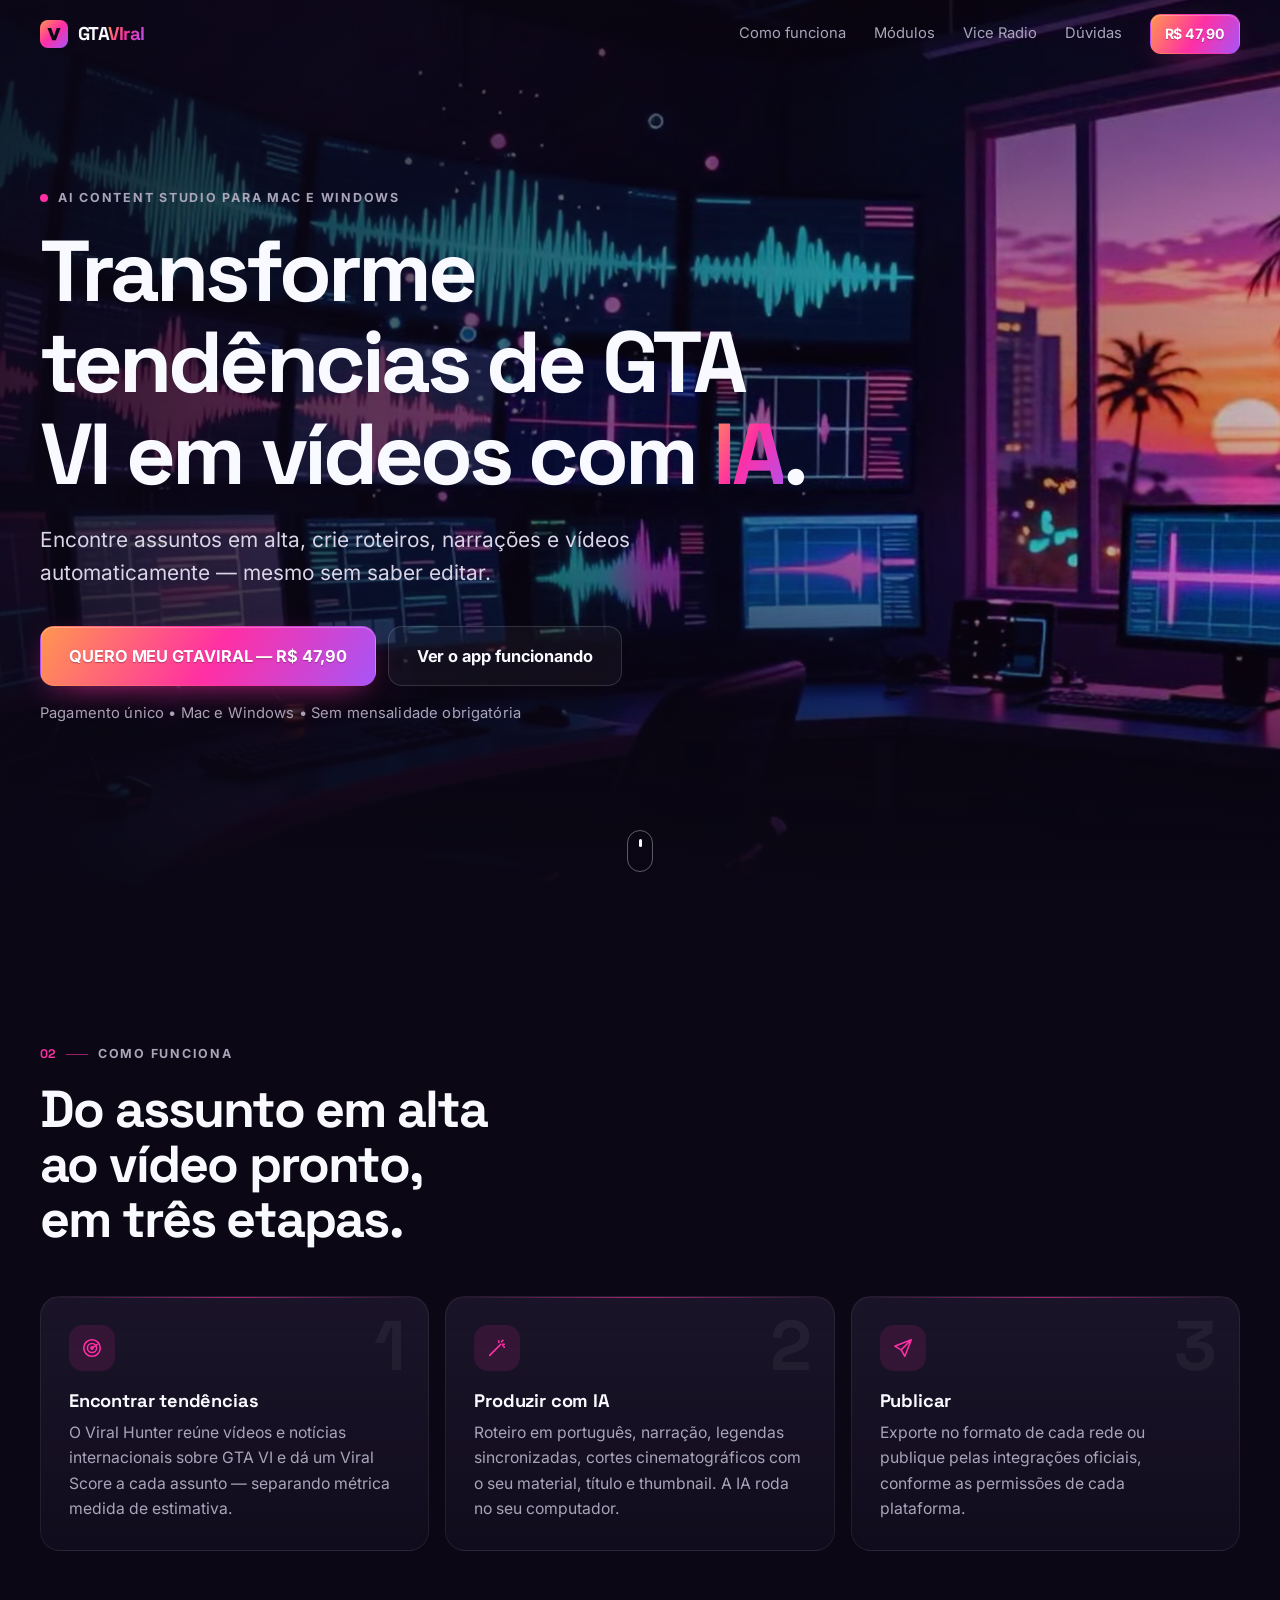
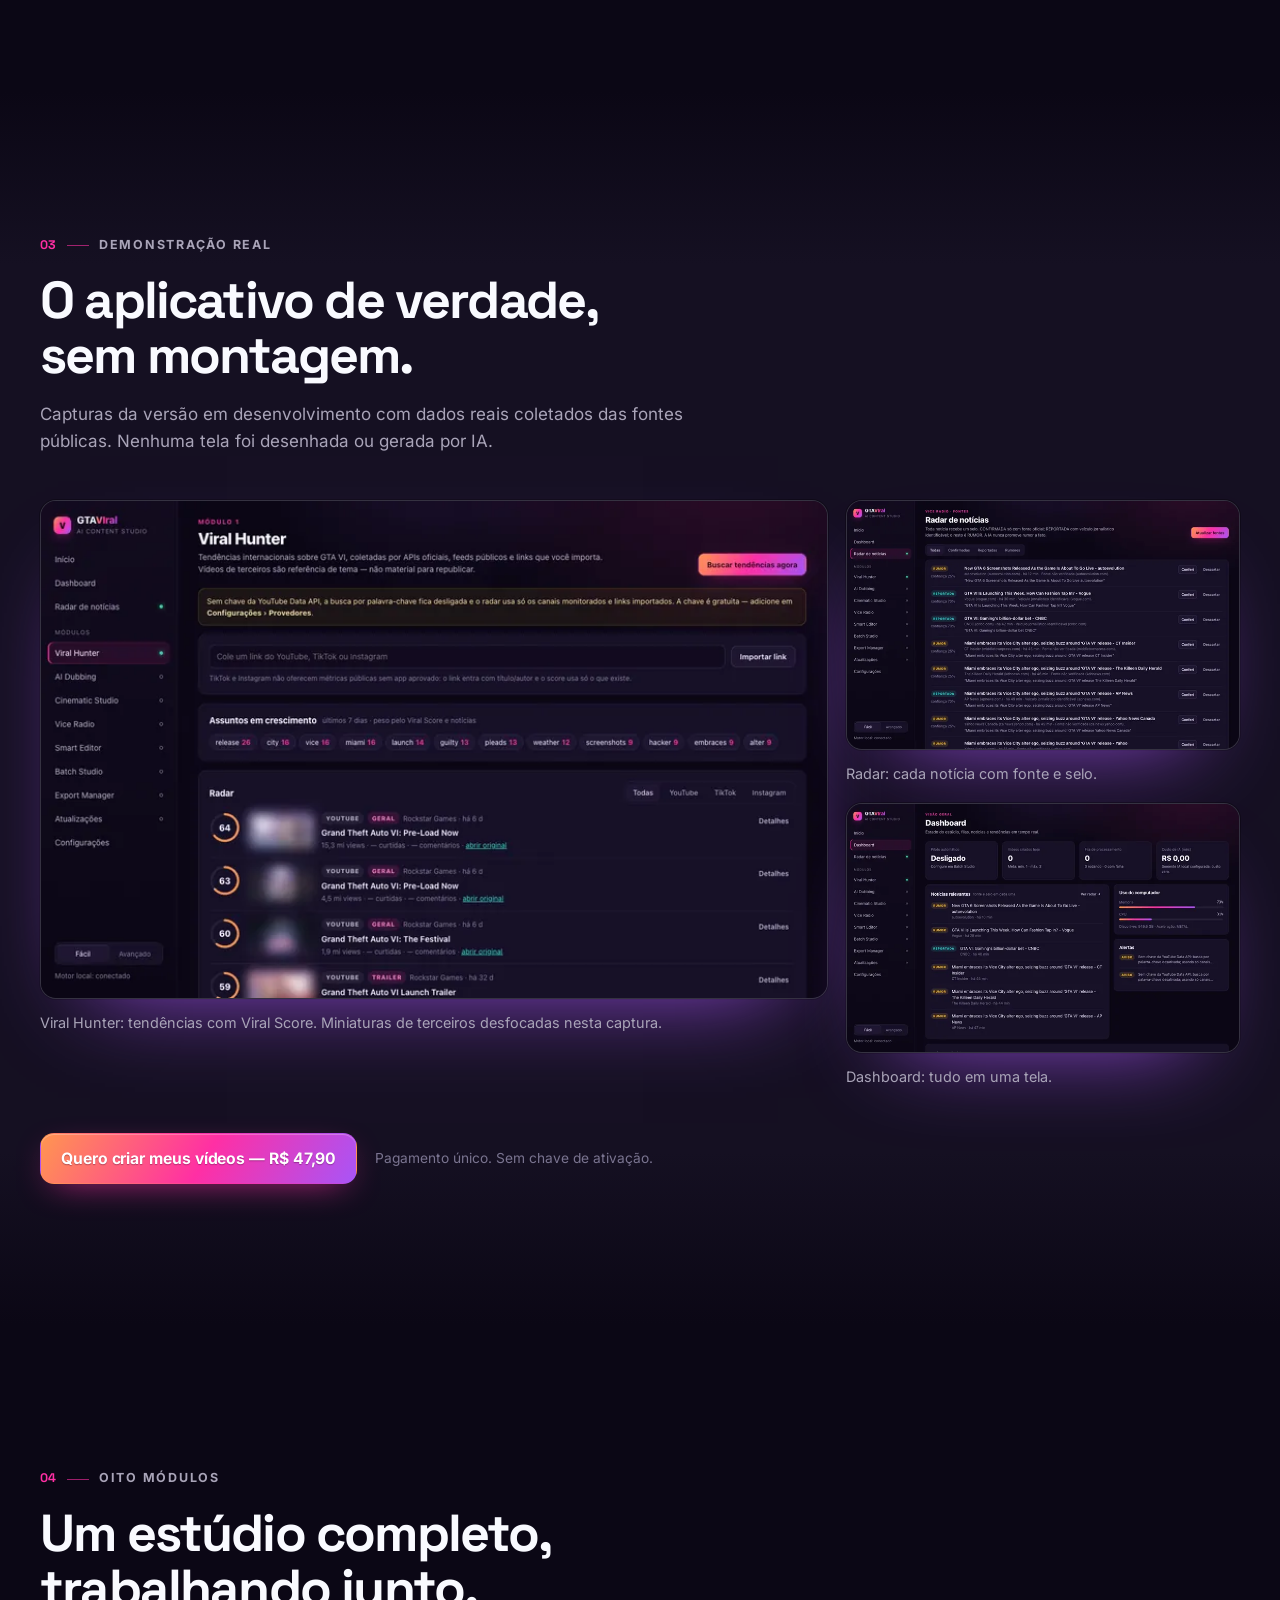
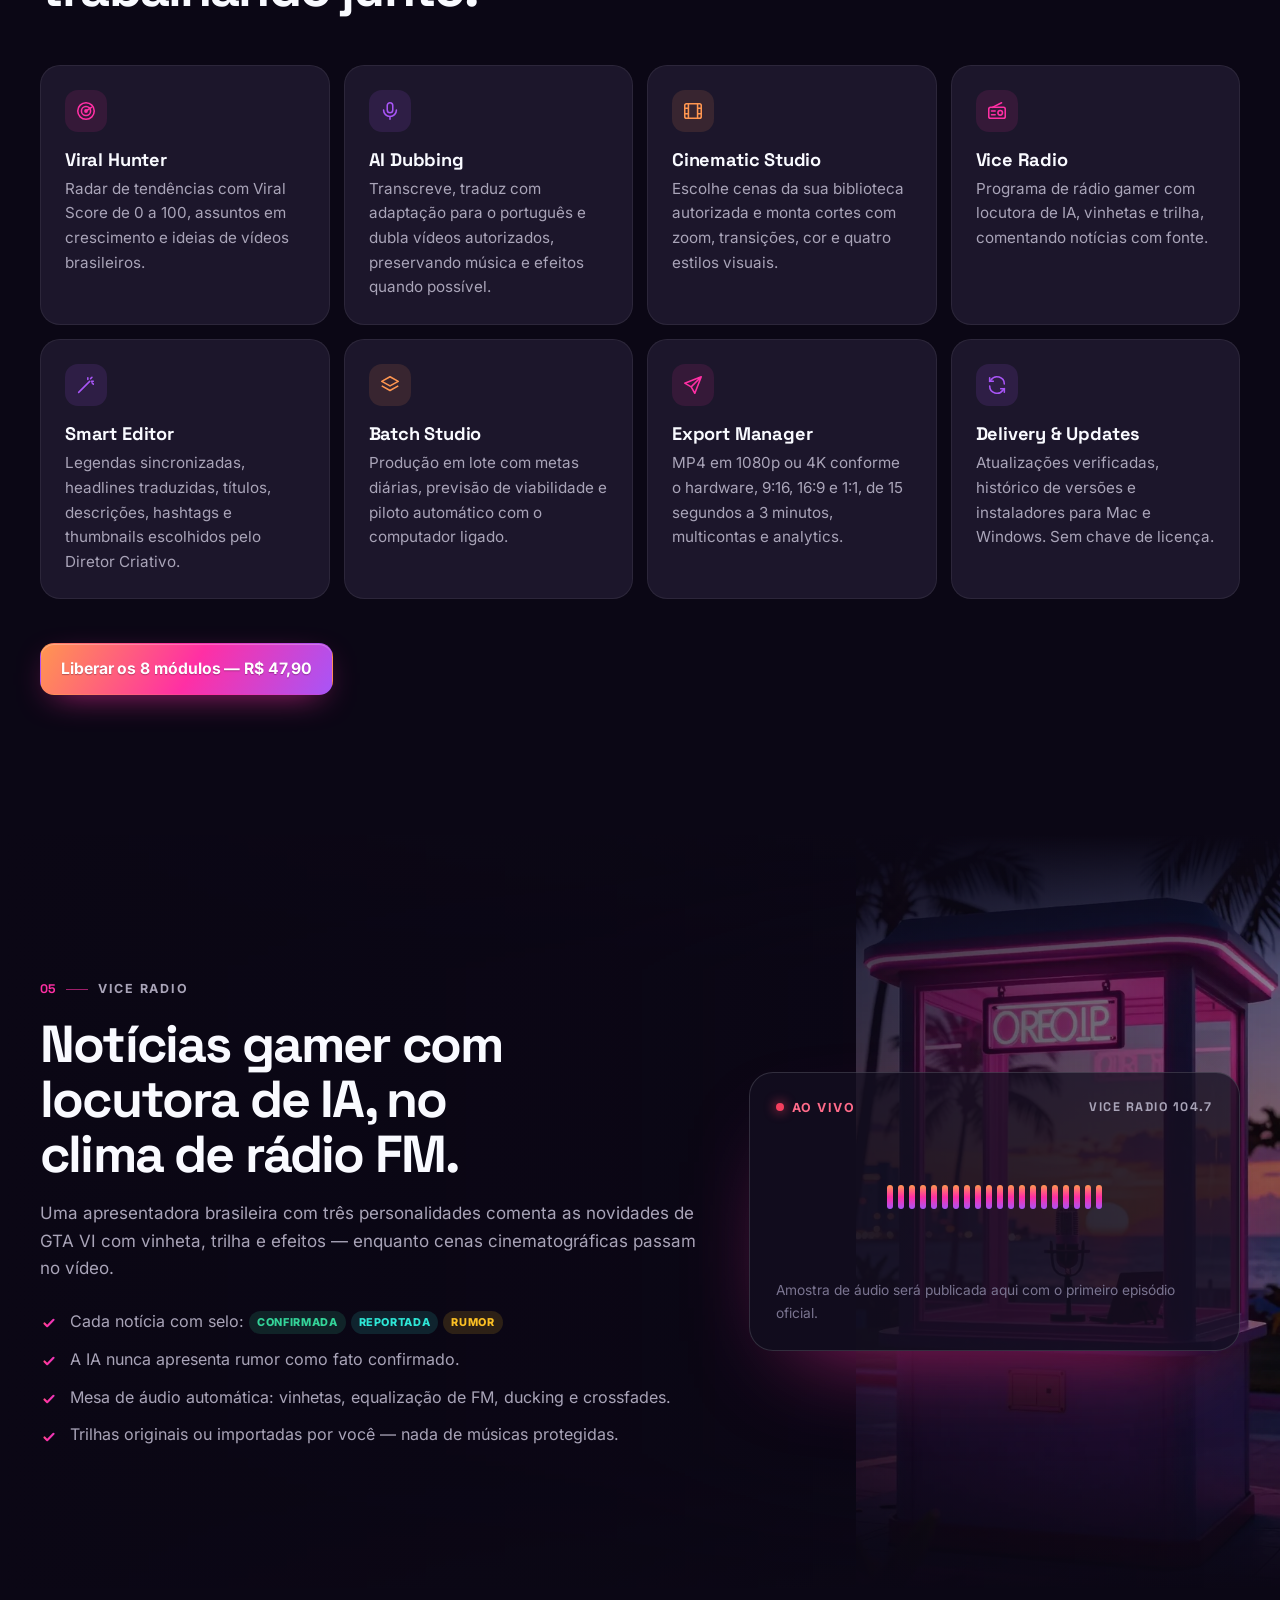
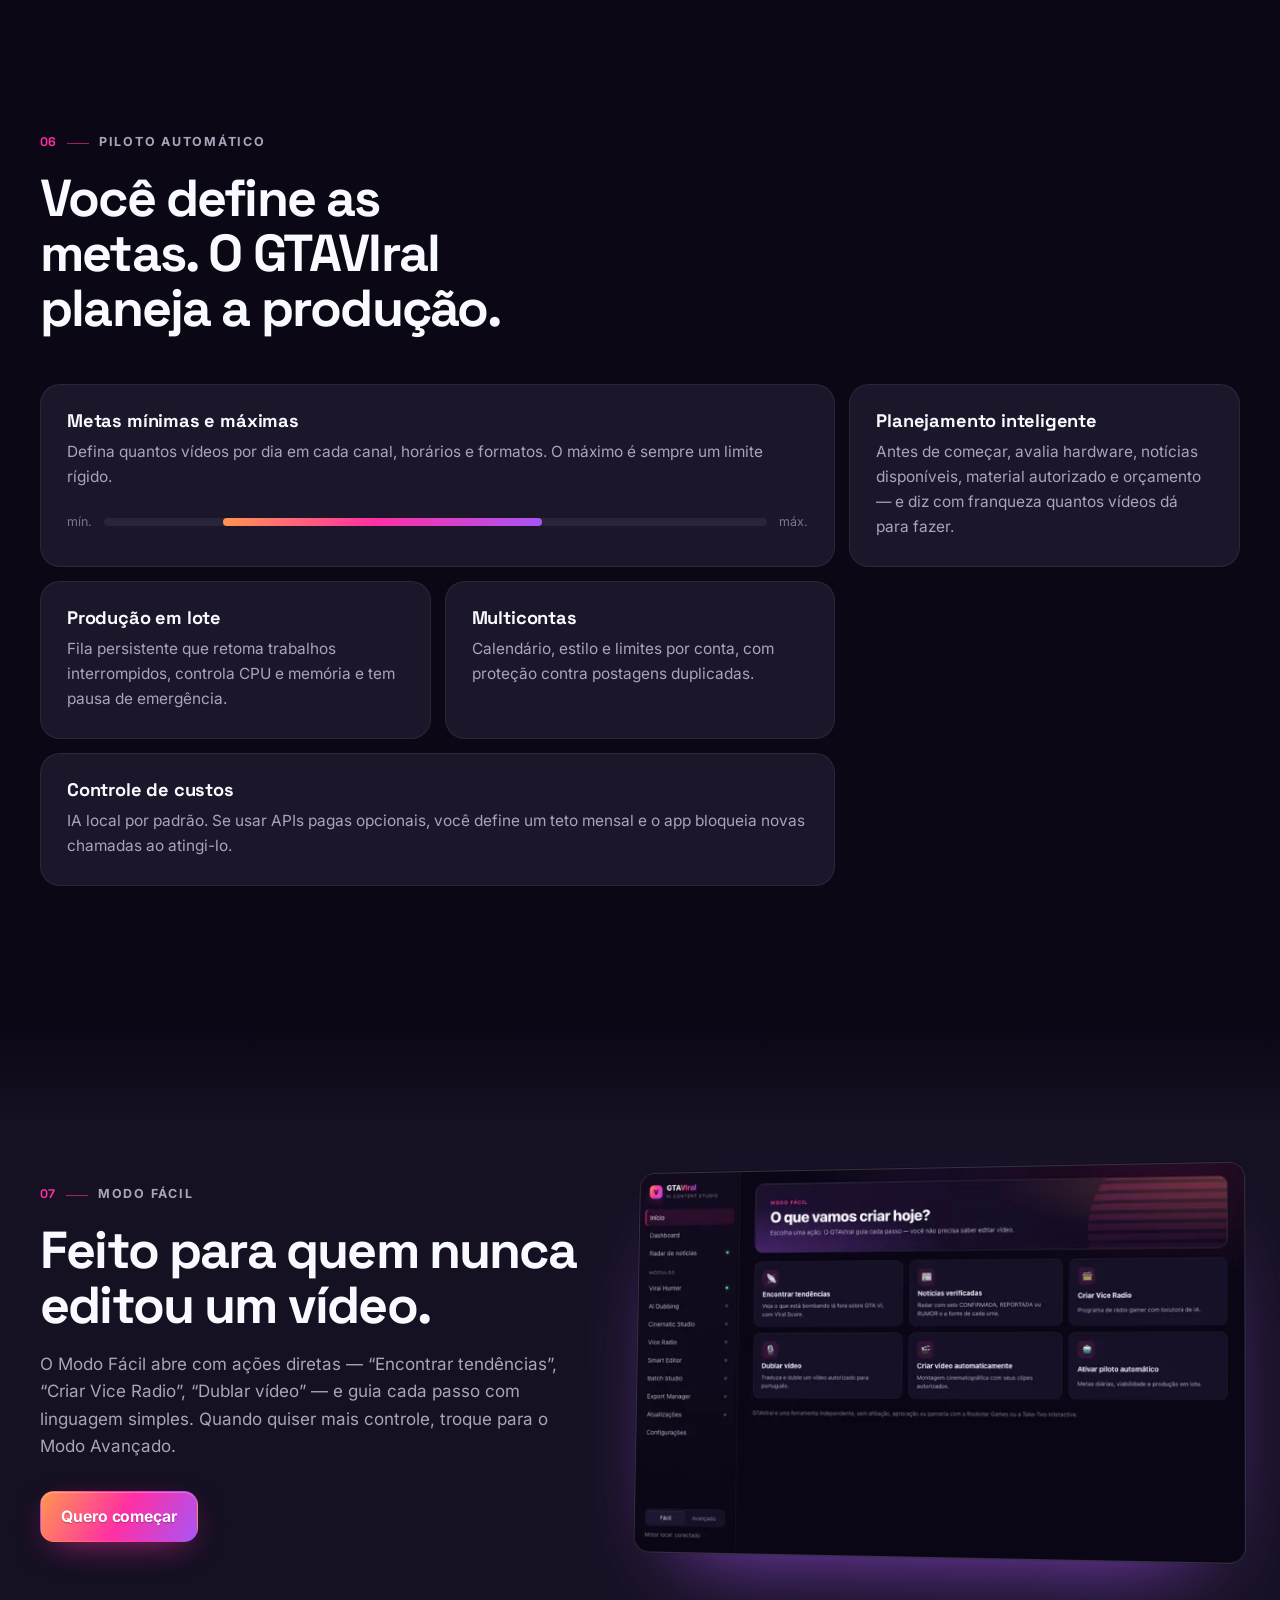
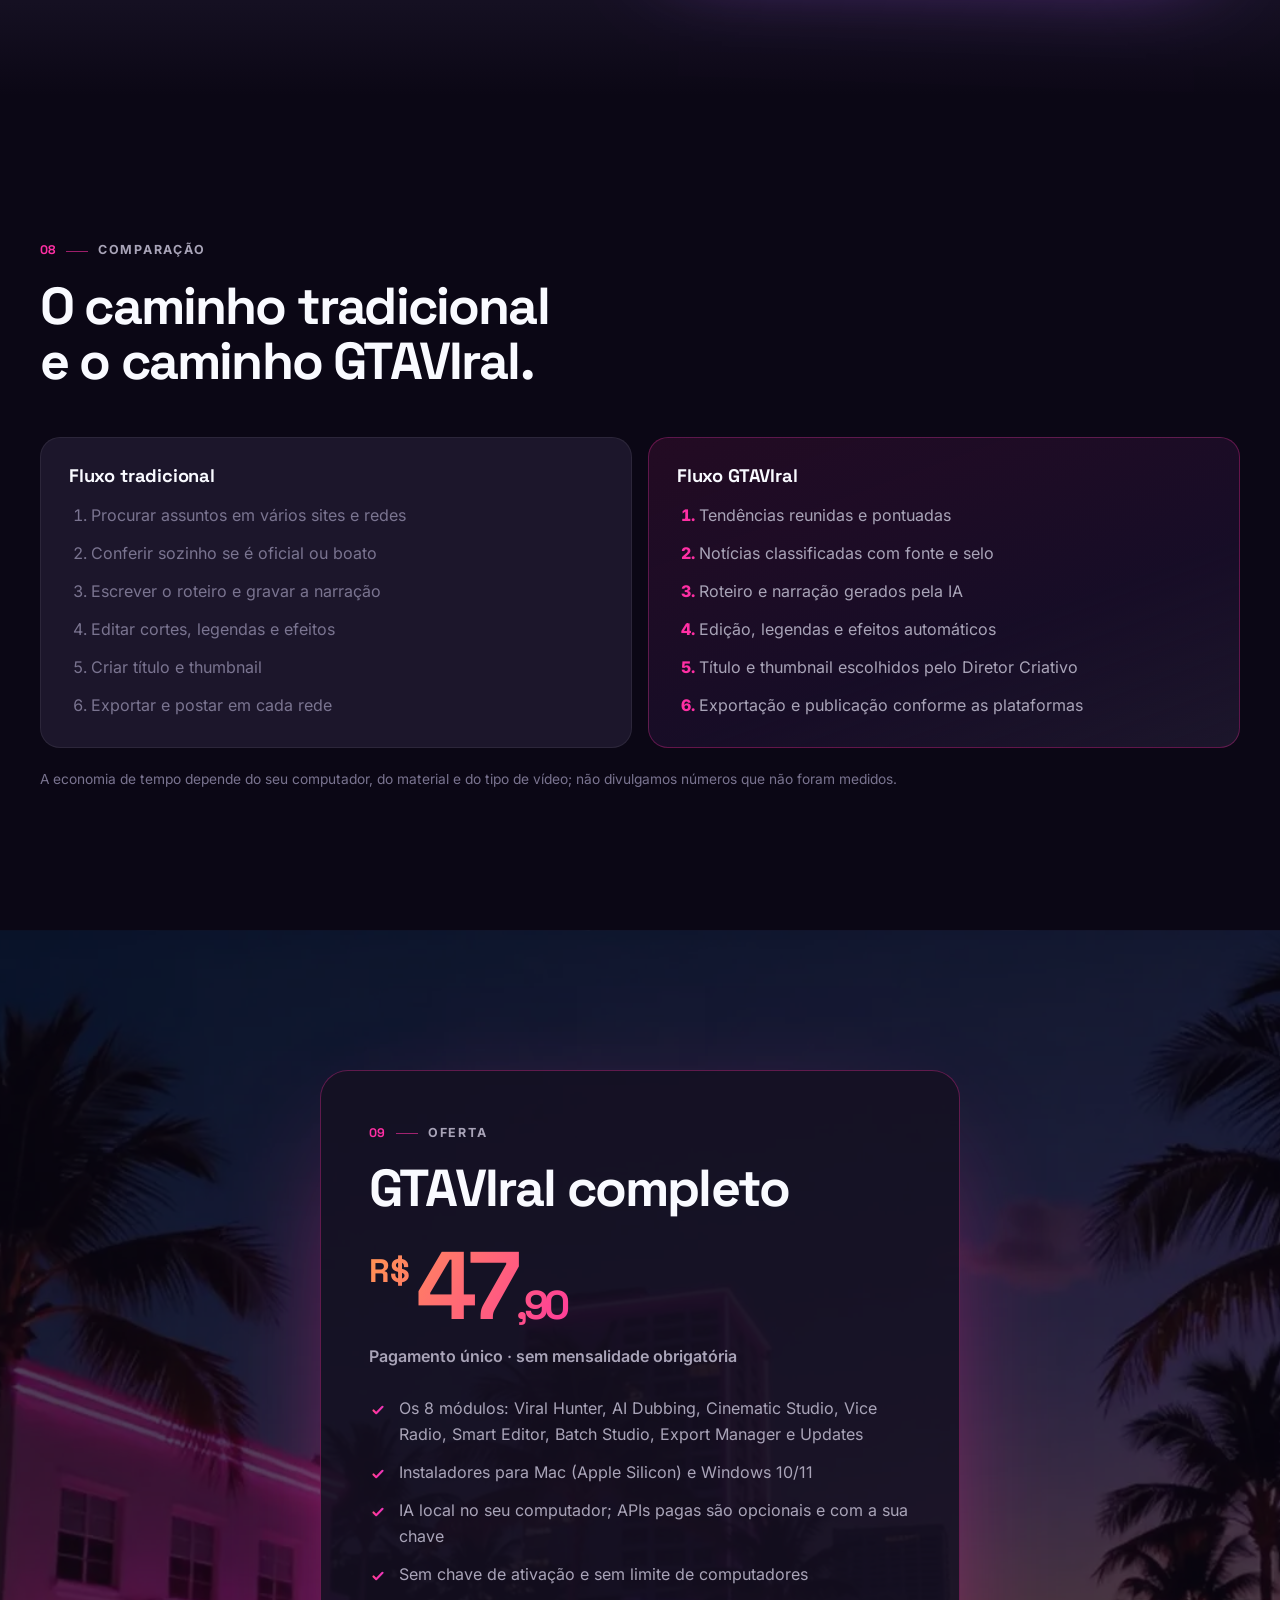
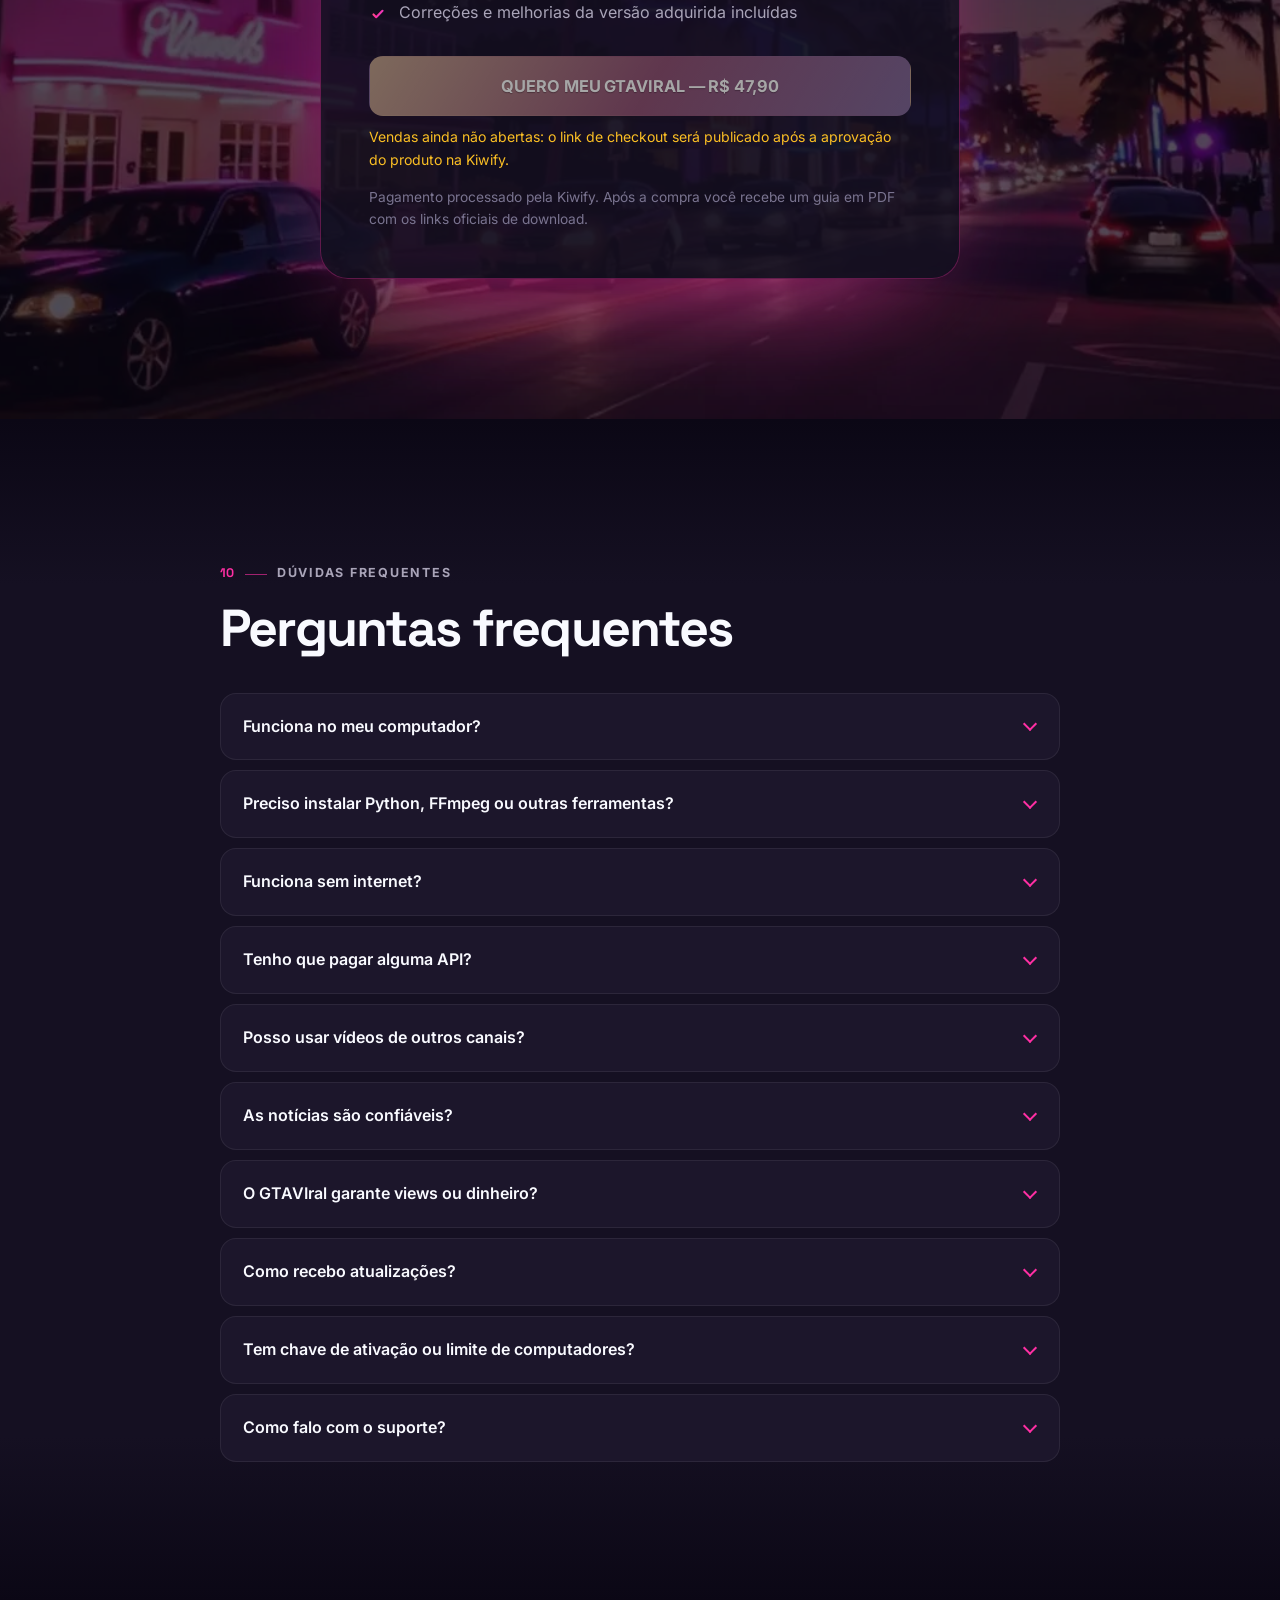
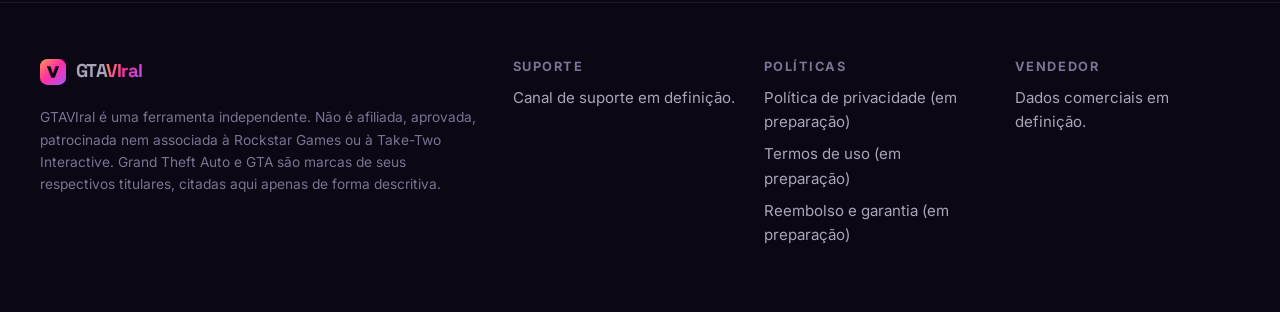
==== index.html @ f8fb74e6 "Publica landing do GTAVIral (pré-lançamento, noindex)" ====
<!doctype html>
<html lang="pt-BR" class="no-js">
<head>
  <meta charset="UTF-8" />
  <meta name="viewport" content="width=device-width, initial-scale=1, viewport-fit=cover" />
  <title>GTAVIral — Vídeos sobre GTA VI com IA | R$ 47,90 pagamento único</title>
  <meta name="description" content="Software para Mac e Windows que encontra tendências de GTA VI e cria roteiros, narrações e vídeos com IA local. Pagamento único de R$ 47,90." />
  <meta name="theme-color" content="#0B0715" />
  <link rel="icon" type="image/svg+xml" href="./favicon.svg" />
  <link rel="preload" as="image" href="./media/hero-poster.webp" type="image/webp" fetchpriority="high" />
  <link rel="canonical" href="https://dayvth.github.io/gtaviral-site" />
  <meta property="og:type" content="website" />
  <meta property="og:locale" content="pt_BR" />
  <meta property="og:title" content="GTAVIral — AI Content Studio" />
  <meta property="og:description" content="Transforme tendências de GTA VI em vídeos com IA. Pagamento único de R$ 47,90." />
  <meta property="og:url" content="https://dayvth.github.io/gtaviral-site" />
  <meta property="og:image" content="https://dayvth.github.io/gtaviral-site/og.jpg" />
  <meta name="twitter:card" content="summary_large_image" />
  <script type="application/ld+json">
  {
    "@context": "https://schema.org",
    "@type": "SoftwareApplication",
    "name": "GTAVIral",
    "applicationCategory": "MultimediaApplication",
    "operatingSystem": "macOS (Apple Silicon), Windows 10/11 64-bit",
    "description": "Estúdio de IA para pesquisar tendências de GTA VI e produzir vídeos verticais em português.",
    "offers": { "@type": "Offer", "price": "47.90", "priceCurrency": "BRL" }
  }
  </script>
  <script type="module" crossorigin src="./assets/index-B3cElZez.js"></script>
  <link rel="stylesheet" crossorigin href="./assets/style-CZ-jlle0.css">
  <meta name="robots" content="noindex, nofollow" />
</head>
<body>
  <a class="skip" href="#conteudo">Pular para o conteúdo</a>

  <header class="topbar" data-topbar>
    <div class="wrap topbar-in">
      <a class="logo" href="#topo" aria-label="GTAVIral — início">
        <img src="./brand/gtaviral-mark.svg" alt="" width="28" height="28" />
        <span class="logo-word">GTA<span>VIral</span></span>
      </a>
      <nav class="topnav" aria-label="Seções">
        <a href="#como-funciona">Como funciona</a>
        <a href="#funcionalidades">Módulos</a>
        <a href="#vice-radio">Vice Radio</a>
        <a href="#faq">Dúvidas</a>
      </nav>
      <a class="btn btn-primary btn-sm" href="#oferta" data-cta="header">R$ 47,90</a>
    </div>
  </header>

  <main id="conteudo">
    <!-- 01 HERO -->
    <section class="hero" id="topo" aria-labelledby="hero-title">
      <div class="hero-media" data-slot="hero" aria-hidden="true"><div class="hero-fallback"></div></div>
      <div class="hero-shade" aria-hidden="true"></div>
      <div class="wrap hero-in">
        <p class="eyebrow"><span class="dot-live"></span>AI Content Studio para Mac e Windows</p>
        <h1 id="hero-title">Transforme tendências de GTA VI em vídeos com <em>IA</em>.</h1>
        <p class="lead">Encontre assuntos em alta, crie roteiros, narrações e vídeos automaticamente — mesmo sem saber editar.</p>
        <div class="hero-cta">
          <a class="btn btn-primary btn-lg" href="#oferta" data-cta="hero">QUERO MEU GTAVIRAL — R$ 47,90</a>
          <a class="btn btn-ghost btn-lg" href="#demonstracao" data-track="hero_ver_app">Ver o app funcionando</a>
        </div>
        <p class="hero-note">Pagamento único • Mac e Windows • Sem mensalidade obrigatória</p>
      </div>
      <a class="scroll-hint" href="#como-funciona" aria-label="Rolar para a próxima seção"><span></span></a>
    </section>

    <!-- 02 COMO FUNCIONA -->
    <section class="section" id="como-funciona" aria-labelledby="como-title">
      <div class="wrap">
        <p class="eyebrow"><span class="num">02</span>Como funciona</p>
        <h2 id="como-title">Do assunto em alta ao vídeo pronto, em três etapas.</h2>
        <ol class="steps">
          <li class="step reveal">
            <span class="step-n">1</span>
            <div class="step-ic" aria-hidden="true"><svg><use href="#i-radar"/></svg></div>
            <h3>Encontrar tendências</h3>
            <p>O Viral Hunter reúne vídeos e notícias internacionais sobre GTA VI e dá um Viral Score a cada assunto — separando métrica medida de estimativa.</p>
          </li>
          <li class="step reveal">
            <span class="step-n">2</span>
            <div class="step-ic" aria-hidden="true"><svg><use href="#i-wand"/></svg></div>
            <h3>Produzir com IA</h3>
            <p>Roteiro em português, narração, legendas sincronizadas, cortes cinematográficos com o seu material, título e thumbnail. A IA roda no seu computador.</p>
          </li>
          <li class="step reveal">
            <span class="step-n">3</span>
            <div class="step-ic" aria-hidden="true"><svg><use href="#i-send"/></svg></div>
            <h3>Publicar</h3>
            <p>Exporte no formato de cada rede ou publique pelas integrações oficiais, conforme as permissões de cada plataforma.</p>
          </li>
        </ol>
      </div>
    </section>

    <!-- 03 DEMONSTRAÇÃO -->
    <section class="section section-alt" id="demonstracao" aria-labelledby="demo-title">
      <div class="wrap">
        <p class="eyebrow"><span class="num">03</span>Demonstração real</p>
        <h2 id="demo-title">O aplicativo de verdade, sem montagem.</h2>
        <p class="section-lead">Capturas da versão em desenvolvimento com dados reais coletados das fontes públicas. Nenhuma tela foi desenhada ou gerada por IA.</p>
        <div class="demo-video" data-demo-video hidden></div>
        <div class="shots">
          <figure class="shot shot-main reveal">
            <a href="./screens/viral-hunter-1360.webp" target="_blank" rel="noopener" aria-label="Abrir captura em tamanho real"><img src="./screens/viral-hunter-1360.webp" srcset="./screens/viral-hunter-760.webp 760w, ./screens/viral-hunter-1360.webp 1360w" sizes="(min-width: 980px) 760px, 100vw" alt="Viral Hunter listando vídeos sobre GTA VI com Viral Score, métricas e assuntos em crescimento; miniaturas de terceiros desfocadas" loading="lazy" width="1360" height="860" /></a>
            <figcaption>Viral Hunter: tendências com Viral Score. Miniaturas de terceiros desfocadas nesta captura.</figcaption>
          </figure>
          <figure class="shot reveal">
            <a href="./screens/radar-1360.webp" target="_blank" rel="noopener" aria-label="Abrir captura em tamanho real"><img src="./screens/radar-1360.webp" srcset="./screens/radar-760.webp 760w, ./screens/radar-1360.webp 1360w" sizes="(min-width: 980px) 380px, 100vw" alt="Radar de notícias com selos CONFIRMADA, REPORTADA e RUMOR, fonte e trecho de cada notícia" loading="lazy" width="1360" height="860" /></a>
            <figcaption>Radar: cada notícia com fonte e selo.</figcaption>
          </figure>
          <figure class="shot reveal">
            <a href="./screens/dashboard-1360.webp" target="_blank" rel="noopener" aria-label="Abrir captura em tamanho real"><img src="./screens/dashboard-1360.webp" srcset="./screens/dashboard-760.webp 760w, ./screens/dashboard-1360.webp 1360w" sizes="(min-width: 980px) 380px, 100vw" alt="Dashboard com estado do piloto automático, fila de tarefas, uso do computador e notícias relevantes" loading="lazy" width="1360" height="860" /></a>
            <figcaption>Dashboard: tudo em uma tela.</figcaption>
          </figure>
        </div>
        <div class="cta-row reveal">
          <a class="btn btn-primary" href="#oferta" data-cta="pos_demo">Quero criar meus vídeos — R$ 47,90</a>
          <span class="fine">Pagamento único. Sem chave de ativação.</span>
        </div>
      </div>
    </section>

    <!-- 04 MÓDULOS -->
    <section class="section" id="funcionalidades" aria-labelledby="mod-title">
      <div class="wrap">
        <p class="eyebrow"><span class="num">04</span>Oito módulos</p>
        <h2 id="mod-title">Um estúdio completo, trabalhando junto.</h2>
        <div class="modules">
          <article class="module reveal"><svg class="ic" aria-hidden="true"><use href="#i-radar"/></svg><h3>Viral Hunter</h3><p>Radar de tendências com Viral Score de 0 a 100, assuntos em crescimento e ideias de vídeos brasileiros.</p></article>
          <article class="module reveal"><svg class="ic" aria-hidden="true"><use href="#i-mic"/></svg><h3>AI Dubbing</h3><p>Transcreve, traduz com adaptação para o português e dubla vídeos autorizados, preservando música e efeitos quando possível.</p></article>
          <article class="module reveal"><svg class="ic" aria-hidden="true"><use href="#i-film"/></svg><h3>Cinematic Studio</h3><p>Escolhe cenas da sua biblioteca autorizada e monta cortes com zoom, transições, cor e quatro estilos visuais.</p></article>
          <article class="module reveal"><svg class="ic" aria-hidden="true"><use href="#i-radio"/></svg><h3>Vice Radio</h3><p>Programa de rádio gamer com locutora de IA, vinhetas e trilha, comentando notícias com fonte.</p></article>
          <article class="module reveal"><svg class="ic" aria-hidden="true"><use href="#i-wand"/></svg><h3>Smart Editor</h3><p>Legendas sincronizadas, headlines traduzidas, títulos, descrições, hashtags e thumbnails escolhidos pelo Diretor Criativo.</p></article>
          <article class="module reveal"><svg class="ic" aria-hidden="true"><use href="#i-layers"/></svg><h3>Batch Studio</h3><p>Produção em lote com metas diárias, previsão de viabilidade e piloto automático com o computador ligado.</p></article>
          <article class="module reveal"><svg class="ic" aria-hidden="true"><use href="#i-send"/></svg><h3>Export Manager</h3><p>MP4 em 1080p ou 4K conforme o hardware, 9:16, 16:9 e 1:1, de 15 segundos a 3 minutos, multicontas e analytics.</p></article>
          <article class="module reveal"><svg class="ic" aria-hidden="true"><use href="#i-refresh"/></svg><h3>Delivery &amp; Updates</h3><p>Atualizações verificadas, histórico de versões e instaladores para Mac e Windows. Sem chave de licença.</p></article>
        </div>
        <div class="cta-row reveal">
          <a class="btn btn-primary" href="#oferta" data-cta="pos_modulos">Liberar os 8 módulos — R$ 47,90</a>
        </div>
      </div>
    </section>

    <!-- 05 VICE RADIO -->
    <section class="section radio" id="vice-radio" aria-labelledby="radio-title">
      <div class="radio-bg" data-slot="vice-radio" aria-hidden="true"></div>
      <div class="wrap radio-in">
        <div>
          <p class="eyebrow"><span class="num">05</span>Vice Radio</p>
          <h2 id="radio-title">Notícias gamer com locutora de IA, no clima de rádio FM.</h2>
          <p class="section-lead">Uma apresentadora brasileira com três personalidades comenta as novidades de GTA VI com vinheta, trilha e efeitos — enquanto cenas cinematográficas passam no vídeo.</p>
          <ul class="checks">
            <li>Cada notícia com selo: <span class="badge b-conf">Confirmada</span> <span class="badge b-rep">Reportada</span> <span class="badge b-rum">Rumor</span></li>
            <li>A IA nunca apresenta rumor como fato confirmado.</li>
            <li>Mesa de áudio automática: vinhetas, equalização de FM, ducking e crossfades.</li>
            <li>Trilhas originais ou importadas por você — nada de músicas protegidas.</li>
          </ul>
        </div>
        <div class="radio-card reveal" data-radio>
          <div class="radio-top"><span class="onair">AO VIVO</span><span class="freq">VICE RADIO 104.7</span></div>
          <div class="waves" aria-hidden="true">
            <i></i><i></i><i></i><i></i><i></i><i></i><i></i><i></i><i></i><i></i><i></i><i></i><i></i><i></i><i></i><i></i><i></i><i></i><i></i><i></i>
          </div>
          <div class="radio-player" data-radio-player hidden>
            <button class="play" type="button" aria-label="Ouvir trecho real do Vice Radio" data-radio-play><svg aria-hidden="true"><use href="#i-play"/></svg></button>
            <div><strong>Ouça um trecho real</strong><span class="fine" data-radio-caption>Gerado pelo GTAVIral com IA local.</span></div>
          </div>
          <p class="fine" data-radio-empty>Amostra de áudio será publicada aqui com o primeiro episódio oficial.</p>
        </div>
      </div>
    </section>

    <!-- 06 PILOTO AUTOMÁTICO -->
    <section class="section" id="piloto-automatico" aria-labelledby="auto-title">
      <div class="wrap">
        <p class="eyebrow"><span class="num">06</span>Piloto automático</p>
        <h2 id="auto-title">Você define as metas. O GTAVIral planeja a produção.</h2>
        <div class="bento">
          <div class="tile tile-wide reveal"><h3>Metas mínimas e máximas</h3><p>Defina quantos vídeos por dia em cada canal, horários e formatos. O máximo é sempre um limite rígido.</p>
            <div class="goal" aria-hidden="true"><span>mín.</span><div class="goal-bar"><i></i></div><span>máx.</span></div></div>
          <div class="tile reveal"><h3>Planejamento inteligente</h3><p>Antes de começar, avalia hardware, notícias disponíveis, material autorizado e orçamento — e diz com franqueza quantos vídeos dá para fazer.</p></div>
          <div class="tile reveal"><h3>Produção em lote</h3><p>Fila persistente que retoma trabalhos interrompidos, controla CPU e memória e tem pausa de emergência.</p></div>
          <div class="tile reveal"><h3>Multicontas</h3><p>Calendário, estilo e limites por conta, com proteção contra postagens duplicadas.</p></div>
          <div class="tile tile-wide reveal"><h3>Controle de custos</h3><p>IA local por padrão. Se usar APIs pagas opcionais, você define um teto mensal e o app bloqueia novas chamadas ao atingi-lo.</p></div>
        </div>
      </div>
    </section>

    <!-- 07 MODO FÁCIL -->
    <section class="section section-alt" id="iniciantes" aria-labelledby="ini-title">
      <div class="wrap split">
        <div>
          <p class="eyebrow"><span class="num">07</span>Modo Fácil</p>
          <h2 id="ini-title">Feito para quem nunca editou um vídeo.</h2>
          <p class="section-lead">O Modo Fácil abre com ações diretas — “Encontrar tendências”, “Criar Vice Radio”, “Dublar vídeo” — e guia cada passo com linguagem simples. Quando quiser mais controle, troque para o Modo Avançado.</p>
          <a class="btn btn-primary" href="#oferta" data-cta="iniciantes">Quero começar</a>
        </div>
        <figure class="shot shot-tilt reveal">
          <a href="./screens/inicio-1360.webp" target="_blank" rel="noopener" aria-label="Abrir captura em tamanho real"><img src="./screens/inicio-1360.webp" srcset="./screens/inicio-760.webp 760w, ./screens/inicio-1360.webp 1360w" sizes="(min-width: 920px) 600px, 100vw" alt="Tela inicial do GTAVIral no Modo Fácil com as ações principais" loading="lazy" width="1360" height="860" /></a>
        </figure>
      </div>
    </section>

    <!-- 08 COMPARAÇÃO -->
    <section class="section" id="comparacao" aria-labelledby="cmp-title">
      <div class="wrap">
        <p class="eyebrow"><span class="num">08</span>Comparação</p>
        <h2 id="cmp-title">O caminho tradicional e o caminho GTAVIral.</h2>
        <div class="compare">
          <div class="cmp-col">
            <h3>Fluxo tradicional</h3>
            <ol class="flow">
              <li>Procurar assuntos em vários sites e redes</li>
              <li>Conferir sozinho se é oficial ou boato</li>
              <li>Escrever o roteiro e gravar a narração</li>
              <li>Editar cortes, legendas e efeitos</li>
              <li>Criar título e thumbnail</li>
              <li>Exportar e postar em cada rede</li>
            </ol>
          </div>
          <div class="cmp-col cmp-pro">
            <h3>Fluxo GTAVIral</h3>
            <ol class="flow">
              <li>Tendências reunidas e pontuadas</li>
              <li>Notícias classificadas com fonte e selo</li>
              <li>Roteiro e narração gerados pela IA</li>
              <li>Edição, legendas e efeitos automáticos</li>
              <li>Título e thumbnail escolhidos pelo Diretor Criativo</li>
              <li>Exportação e publicação conforme as plataformas</li>
            </ol>
          </div>
        </div>
        <p class="fine">A economia de tempo depende do seu computador, do material e do tipo de vídeo; não divulgamos números que não foram medidos.</p>
      </div>
    </section>

    <!-- 09 OFERTA -->
    <section class="section offer" id="oferta" aria-labelledby="offer-title">
      <div class="offer-bg" data-slot="offer" aria-hidden="true"></div>
      <div class="wrap">
        <div class="offer-card reveal">
          <p class="eyebrow"><span class="num">09</span>Oferta</p>
          <h2 id="offer-title">GTAVIral completo</h2>
          <p class="price"><span class="price-cur">R$</span>47<span class="price-cents">,90</span></p>
          <p class="price-note">Pagamento único · sem mensalidade obrigatória</p>
          <ul class="checks">
            <li>Os 8 módulos: Viral Hunter, AI Dubbing, Cinematic Studio, Vice Radio, Smart Editor, Batch Studio, Export Manager e Updates</li>
            <li>Instaladores para Mac (Apple Silicon) e Windows 10/11</li>
            <li>IA local no seu computador; APIs pagas são opcionais e com a sua chave</li>
            <li>Sem chave de ativação e sem limite de computadores</li>
            <li>Correções e melhorias da versão adquirida incluídas</li>
          </ul>
          <a class="btn btn-primary btn-lg btn-block" href="#oferta" data-cta="oferta" data-checkout>QUERO MEU GTAVIRAL — R$ 47,90</a>
          <p class="checkout-status" data-checkout-status role="status"></p>
          <p class="fine">Pagamento processado pela Kiwify. Após a compra você recebe um guia em PDF com os links oficiais de download.</p>
        </div>
      </div>
    </section>

    <!-- 10 FAQ -->
    <section class="section section-alt" id="faq" aria-labelledby="faq-title">
      <div class="wrap narrow">
        <p class="eyebrow"><span class="num">10</span>Dúvidas frequentes</p>
        <h2 id="faq-title">Perguntas frequentes</h2>
        <div class="faq">
          <details><summary>Funciona no meu computador?</summary><p>Mac com Apple Silicon (M1 ou mais novo) e Windows 10/11 de 64 bits. Mínimo de 16 GB de RAM; 24 GB ou mais é o recomendado. Placas NVIDIA compatíveis aceleram o processamento no Windows; sem elas, o app usa o processador, com mais lentidão.</p></details>
          <details><summary>Preciso instalar Python, FFmpeg ou outras ferramentas?</summary><p>Não. O instalador traz tudo. No primeiro uso, o app detecta seu hardware e baixa os modelos de IA compatíveis, mostrando o tamanho antes e conferindo a integridade de cada arquivo.</p></details>
          <details><summary>Funciona sem internet?</summary><p>A transcrição, a tradução, a narração e a edição rodam no seu computador. Para pesquisar tendências, ler notícias, baixar modelos e publicar, precisa de internet.</p></details>
          <details><summary>Tenho que pagar alguma API?</summary><p>Não. As funções essenciais usam IA local e gratuita. Se quiser, conecte serviços premium como ElevenLabs com a sua própria chave; o app estima os custos e respeita o teto mensal que você definir.</p></details>
          <details><summary>Posso usar vídeos de outros canais?</summary><p>Vídeos de terceiros servem como referência de tema. Para dublar ou editar, importe apenas material próprio ou que você tem autorização para usar — o app pede essa confirmação. O GTAVIral não baixa vídeos de terceiros, não contorna proteções e não fornece músicas protegidas.</p></details>
          <details><summary>As notícias são confiáveis?</summary><p>Cada notícia mostra a fonte, o link e um selo: Confirmada (fonte oficial), Reportada (veículo jornalístico identificável) ou Rumor. O app não transforma rumor em fato.</p></details>
          <details><summary>O GTAVIral garante views ou dinheiro?</summary><p>Não. Ele ajuda a encontrar assuntos e produzir com mais facilidade, mas o desempenho depende do conteúdo, das plataformas e do público.</p></details>
          <details><summary>Como recebo atualizações?</summary><p>O app avisa quando há uma nova versão e instala com verificação de autenticidade. Correções e melhorias da versão adquirida estão incluídas; grandes versões futuras poderão ser vendidas à parte, sem bloquear a sua.</p></details>
          <details><summary>Tem chave de ativação ou limite de computadores?</summary><p>Não. Sem chave, sem login obrigatório e sem limite de instalações.</p></details>
          <details><summary>Como falo com o suporte?</summary><p>O canal de suporte aparece no rodapé desta página e no guia de instalação que você recebe após a compra.</p></details>
        </div>
      </div>
    </section>
  </main>

  <!-- 11 RODAPÉ -->
  <footer class="footer">
    <div class="wrap footer-in">
      <div>
        <a class="logo" href="#topo"><img src="./brand/gtaviral-mark.svg" alt="" width="26" height="26" /><span class="logo-word">GTA<span>VIral</span></span></a>
        <p class="fine">GTAVIral é uma ferramenta independente. Não é afiliada, aprovada, patrocinada nem associada à Rockstar Games ou à Take-Two Interactive. Grand Theft Auto e GTA são marcas de seus respectivos titulares, citadas aqui apenas de forma descritiva.</p>
      </div>
      <div class="footer-cols">
        <div><h3>Suporte</h3><p data-config="support">Canal de suporte em definição.</p></div>
        <div><h3>Políticas</h3>
          <ul>
            <li><a data-config-link="privacy" href="#">Política de privacidade</a></li>
            <li><a data-config-link="terms" href="#">Termos de uso</a></li>
            <li><a data-config-link="refund" href="#">Reembolso e garantia</a></li>
            <li><button class="linklike" type="button" data-consent-open hidden>Preferências de cookies</button></li>
          </ul>
        </div>
        <div><h3>Vendedor</h3><p data-config="seller">Dados comerciais em definição.</p></div>
      </div>
    </div>
  </footer>

  <a class="btn btn-primary sticky-cta" href="#oferta" data-cta="sticky_mobile">Quero meu GTAVIral · R$ 47,90</a>

  <div class="consent" data-consent hidden role="dialog" aria-label="Preferências de cookies">
    <p>Usamos cookies de medição para entender quais partes da página ajudam você a decidir. Você escolhe.</p>
    <div class="consent-actions">
      <button class="btn btn-sm btn-ghost" type="button" data-consent-choice="deny">Recusar</button>
      <button class="btn btn-sm btn-primary" type="button" data-consent-choice="grant">Aceitar</button>
    </div>
  </div>

  <svg width="0" height="0" style="position:absolute" aria-hidden="true">
    <defs>
      <symbol id="i-radar" viewBox="0 0 24 24"><g fill="none" stroke="currentColor" stroke-width="1.7" stroke-linecap="round"><circle cx="12" cy="12" r="9"/><circle cx="12" cy="12" r="5"/><path d="M12 12l6-4"/><circle cx="12" cy="12" r="1.2" fill="currentColor"/></g></symbol>
      <symbol id="i-mic" viewBox="0 0 24 24"><g fill="none" stroke="currentColor" stroke-width="1.7" stroke-linecap="round"><rect x="9" y="3" width="6" height="11" rx="3"/><path d="M5 11a7 7 0 0014 0M12 18v3"/></g></symbol>
      <symbol id="i-film" viewBox="0 0 24 24"><g fill="none" stroke="currentColor" stroke-width="1.7" stroke-linecap="round"><rect x="3" y="4" width="18" height="16" rx="2"/><path d="M7 4v16M17 4v16M3 9h4M3 15h4M17 9h4M17 15h4"/></g></symbol>
      <symbol id="i-radio" viewBox="0 0 24 24"><g fill="none" stroke="currentColor" stroke-width="1.7" stroke-linecap="round"><rect x="3" y="8" width="18" height="12" rx="2"/><path d="M7 8l10-5"/><circle cx="15.5" cy="14" r="2.5"/><path d="M6 12h4M6 16h4"/></g></symbol>
      <symbol id="i-wand" viewBox="0 0 24 24"><g fill="none" stroke="currentColor" stroke-width="1.7" stroke-linecap="round"><path d="M4 20L16 8M14 4v2M18 8h2M17 5l1.5-1.5M20 11l-1.5-1.5"/></g></symbol>
      <symbol id="i-layers" viewBox="0 0 24 24"><g fill="none" stroke="currentColor" stroke-width="1.7" stroke-linejoin="round"><path d="M12 3l9 5-9 5-9-5z"/><path d="M3 13l9 5 9-5"/></g></symbol>
      <symbol id="i-send" viewBox="0 0 24 24"><g fill="none" stroke="currentColor" stroke-width="1.7" stroke-linejoin="round"><path d="M21 3L10 14M21 3l-7 18-4-7-7-4z"/></g></symbol>
      <symbol id="i-refresh" viewBox="0 0 24 24"><g fill="none" stroke="currentColor" stroke-width="1.7" stroke-linecap="round"><path d="M20 11a8 8 0 00-14.6-4.5L4 8M4 13a8 8 0 0014.6 4.5L20 16"/><path d="M4 4v4h4M20 20v-4h-4"/></g></symbol>
      <symbol id="i-play" viewBox="0 0 24 24"><path d="M8 5.5v13a1 1 0 001.5.86l10.4-6.5a1 1 0 000-1.72L9.5 4.64A1 1 0 008 5.5z" fill="currentColor"/></symbol>
      <symbol id="i-pause" viewBox="0 0 24 24"><g fill="currentColor"><rect x="6" y="5" width="4" height="14" rx="1"/><rect x="14" y="5" width="4" height="14" rx="1"/></g></symbol>
    </defs>
  </svg>

</body>
</html>
---- assets/style-CZ-jlle0.css ----
@font-face{font-family:Space Grotesk Variable;font-style:normal;font-display:swap;font-weight:300 700;src:url(./space-grotesk-vietnamese-wght-normal-D0rl6rjA.woff2)format("woff2-variations");unicode-range:U+102-103,U+110-111,U+128-129,U+168-169,U+1A0-1A1,U+1AF-1B0,U+300-301,U+303-304,U+308-309,U+323,U+329,U+1EA0-1EF9,U+20AB}@font-face{font-family:Space Grotesk Variable;font-style:normal;font-display:swap;font-weight:300 700;src:url(./space-grotesk-latin-ext-wght-normal-D9tNdqV9.woff2)format("woff2-variations");unicode-range:U+100-2BA,U+2BD-2C5,U+2C7-2CC,U+2CE-2D7,U+2DD-2FF,U+304,U+308,U+329,U+1D00-1DBF,U+1E00-1E9F,U+1EF2-1EFF,U+2020,U+20A0-20AB,U+20AD-20C0,U+2113,U+2C60-2C7F,U+A720-A7FF}@font-face{font-family:Space Grotesk Variable;font-style:normal;font-display:swap;font-weight:300 700;src:url(./space-grotesk-latin-wght-normal-BhU9QXUp.woff2)format("woff2-variations");unicode-range:U+??,U+131,U+152-153,U+2BB-2BC,U+2C6,U+2DA,U+2DC,U+304,U+308,U+329,U+2000-206F,U+20AC,U+2122,U+2191,U+2193,U+2212,U+2215,U+FEFF,U+FFFD}@font-face{font-family:Inter Variable;font-style:normal;font-display:swap;font-weight:100 900;src:url(./inter-cyrillic-ext-wght-normal-BOeWTOD4.woff2)format("woff2-variations");unicode-range:U+460-52F,U+1C80-1C8A,U+20B4,U+2DE0-2DFF,U+A640-A69F,U+FE2E-FE2F}@font-face{font-family:Inter Variable;font-style:normal;font-display:swap;font-weight:100 900;src:url(./inter-cyrillic-wght-normal-DqGufNeO.woff2)format("woff2-variations");unicode-range:U+301,U+400-45F,U+490-491,U+4B0-4B1,U+2116}@font-face{font-family:Inter Variable;font-style:normal;font-display:swap;font-weight:100 900;src:url(./inter-greek-ext-wght-normal-DlzME5K_.woff2)format("woff2-variations");unicode-range:U+1F??}@font-face{font-family:Inter Variable;font-style:normal;font-display:swap;font-weight:100 900;src:url(./inter-greek-wght-normal-CkhJZR-_.woff2)format("woff2-variations");unicode-range:U+370-377,U+37A-37F,U+384-38A,U+38C,U+38E-3A1,U+3A3-3FF}@font-face{font-family:Inter Variable;font-style:normal;font-display:swap;font-weight:100 900;src:url(./inter-vietnamese-wght-normal-CBcvBZtf.woff2)format("woff2-variations");unicode-range:U+102-103,U+110-111,U+128-129,U+168-169,U+1A0-1A1,U+1AF-1B0,U+300-301,U+303-304,U+308-309,U+323,U+329,U+1EA0-1EF9,U+20AB}@font-face{font-family:Inter Variable;font-style:normal;font-display:swap;font-weight:100 900;src:url(./inter-latin-ext-wght-normal-DO1Apj_S.woff2)format("woff2-variations");unicode-range:U+100-2BA,U+2BD-2C5,U+2C7-2CC,U+2CE-2D7,U+2DD-2FF,U+304,U+308,U+329,U+1D00-1DBF,U+1E00-1E9F,U+1EF2-1EFF,U+2020,U+20A0-20AB,U+20AD-20C0,U+2113,U+2C60-2C7F,U+A720-A7FF}@font-face{font-family:Inter Variable;font-style:normal;font-display:swap;font-weight:100 900;src:url(./inter-latin-wght-normal-Dx4kXJAl.woff2)format("woff2-variations");unicode-range:U+??,U+131,U+152-153,U+2BB-2BC,U+2C6,U+2DA,U+2DC,U+304,U+308,U+329,U+2000-206F,U+20AC,U+2122,U+2191,U+2193,U+2212,U+2215,U+FEFF,U+FFFD}:root{--bg:#0b0715;--bg-2:#151022;--surface:#151022;--surface-2:#1c162b;--card:#1c162b;--line:#f9faff12;--line-strong:#f9faff24;--text:#f9faff;--text-2:#a9a4b8;--text-3:#7a7490;--pink:#ff2fa4;--purple:#a855f7;--orange:#ff9650;--cyan:#2ee6d6;--green:#34d399;--amber:#fbbf24;--red:#f43f5e;--pink-rgb:255, 47, 164;--purple-rgb:168, 85, 247;--orange-rgb:255, 150, 80;--sunset:linear-gradient(120deg, #ff9650 0%, #ff2fa4 48%, #a855f7 100%);--glow-pink:0 0 0 1px rgba(var(--pink-rgb), .35), 0 8px 32px -8px rgba(var(--pink-rgb), .45);--radius-sm:9px;--radius:14px;--radius-lg:20px;--font:"Inter Variable", "Inter", -apple-system, BlinkMacSystemFont, "Segoe UI Variable Text", "Segoe UI", system-ui, sans-serif;--font-display:"Space Grotesk Variable", "Space Grotesk", -apple-system, BlinkMacSystemFont, "Segoe UI Variable Display", "Segoe UI", system-ui, sans-serif;--mono:ui-monospace, "SF Mono", "Cascadia Code", Menlo, monospace;--ease:cubic-bezier(.22, 1, .36, 1);--lightningcss-light: ;--lightningcss-dark:initial;color-scheme:dark}*,:before,:after{box-sizing:border-box}[hidden]{display:none!important}html{scroll-behavior:smooth;-webkit-text-size-adjust:100%;scroll-padding-top:76px}body{background:var(--bg);color:var(--text);font:16px/1.62 var(--font);-webkit-font-smoothing:antialiased;text-rendering:optimizelegibility;margin:0;overflow-x:hidden}img,svg,video{max-width:100%;display:block}a{color:inherit}h1,h2,h3{font-family:var(--font-display);text-wrap:balance;margin:0;font-weight:700;line-height:1.06}h1{letter-spacing:-.045em;font-size:clamp(2.5rem,7.2vw,5.4rem)}h1 em{background:var(--sunset);color:#0000;-webkit-background-clip:text;background-clip:text;font-style:normal}h2{letter-spacing:-.035em;max-width:18ch;font-size:clamp(1.9rem,4.6vw,3.25rem)}h3{letter-spacing:-.01em;font-size:1.14rem}p{margin:0}::selection{background:rgba(var(--pink-rgb), .35)}:focus-visible{outline:2px solid var(--pink);outline-offset:3px;border-radius:8px}.skip{z-index:100;background:var(--text);color:var(--bg);border-radius:10px;padding:10px 14px;font-weight:700;position:absolute;top:-60px;left:12px}.skip:focus{top:12px}.wrap{width:min(1200px,100% - 32px);margin-inline-start:auto;margin-inline-end:auto}.wrap.narrow{width:min(840px,100% - 32px)}.eyebrow{letter-spacing:.14em;text-transform:uppercase;color:var(--text-2);align-items:center;gap:10px;margin-bottom:18px;font-size:.78rem;font-weight:700;display:inline-flex}.eyebrow .num{font-family:var(--font-display);color:var(--pink);letter-spacing:.04em}.eyebrow .num:after{content:"";background:rgba(var(--pink-rgb), .6);vertical-align:middle;width:22px;height:1px;margin-left:10px;display:inline-block}.lead{color:#d9d4e6;max-width:600px;margin-top:22px;font-size:clamp(1.06rem,2.2vw,1.3rem)}.section-lead{color:var(--text-2);max-width:660px;margin-top:18px;font-size:1.06rem}.fine{color:var(--text-3);font-size:.86rem}.btn{border:1px solid var(--line-strong);color:var(--text);min-height:48px;transition:transform .16s var(--ease), box-shadow .3s var(--ease), background .2s, filter .2s;-webkit-tap-highlight-color:transparent;text-align:center;letter-spacing:-.005em;cursor:pointer;background:#f9faff0a;border-radius:14px;justify-content:center;align-items:center;gap:8px;padding:12px 20px;font-family:inherit;font-size:.98rem;font-weight:700;text-decoration:none;display:inline-flex;position:relative}.btn:active{transform:scale(.97)}.btn-primary{color:#fff;box-shadow:0 10px 34px -14px rgba(var(--pink-rgb), .85), inset 0 1px 0 #ffffff40;text-shadow:0 1px 1px #3c002859;background:linear-gradient(120deg,#ff9650,#ff2fa4 52%,#a855f7);border-color:#0000}.btn-ghost{-webkit-backdrop-filter:blur(10px)}.btn-sm{border-radius:11px;min-height:38px;padding:8px 14px;font-size:.88rem}.btn-lg{min-height:58px;padding:16px 28px;font-size:1.02rem}.btn-block{width:100%}.btn[aria-disabled=true]{filter:grayscale(.7)brightness(.65);cursor:not-allowed;box-shadow:none}@media (hover:hover){.btn-primary:hover{filter:brightness(1.07)saturate(1.05);box-shadow:0 16px 46px -14px rgba(var(--pink-rgb), .95), inset 0 1px 0 #ffffff4d;transform:translateY(-1px)}.btn-ghost:hover{background:#f9faff17}}.linklike{color:var(--text-2);font:inherit;cursor:pointer;background:0 0;border:0;padding:0;text-decoration:underline}.topbar{z-index:50;border-bottom:1px solid #0000;transition:background .3s,border-color .3s,-webkit-backdrop-filter .3s,backdrop-filter .3s;position:fixed;top:0;bottom:auto;left:0;right:0}.topbar.scrolled{-webkit-backdrop-filter:saturate(140%)blur(16px);border-color:var(--line);background:#0b0715b8}.topbar-in{align-items:center;gap:24px;height:68px;display:flex}.logo{align-items:center;gap:10px;text-decoration:none;display:inline-flex}.logo-word{font:700 1.16rem/1 var(--font-display);letter-spacing:-.03em}.logo-word span{background:var(--sunset);color:#0000;-webkit-background-clip:text;background-clip:text}.topnav{color:var(--text-2);gap:28px;margin-left:auto;font-size:.92rem;display:none}.topnav a{text-decoration:none;transition:color .16s}.topnav a:hover{color:var(--text)}.topbar .btn{margin-left:auto}@media (min-width:900px){.topnav{display:flex}.topbar .btn{margin-left:4px}}.hero{isolation:isolate;align-items:center;min-height:100svh;padding:120px 0 110px;display:grid;position:relative;overflow:hidden}.hero-media{z-index:-2;will-change:transform;position:absolute;top:-4%;bottom:0;left:0;right:0}.hero-media video,.hero-media img{object-fit:cover;width:100%;height:100%}.hero-fallback{background:radial-gradient(55% 50% at 75% 32%, rgba(var(--orange-rgb), .5), transparent 70%), radial-gradient(50% 55% at 55% 48%, rgba(var(--pink-rgb), .38), transparent 70%), radial-gradient(70% 70% at 12% 85%, rgba(var(--purple-rgb), .4), transparent 70%), linear-gradient(180deg, #1a0d2e 0%, var(--bg) 100%);position:absolute;top:0;bottom:0;left:0;right:0}.hero-shade{z-index:-1;background:linear-gradient(90deg, #0b0715db 0%, #0b07158c 46%, #0b07152e 100%), linear-gradient(180deg, #0b071566 0%, transparent 30%, transparent 62%, var(--bg) 100%);position:absolute;top:0;bottom:0;left:0;right:0}.hero-in{max-width:1200px}.hero h1{max-width:14ch}.dot-live{background:var(--pink);width:8px;height:8px;box-shadow:0 0 0 0 rgba(var(--pink-rgb), .6);border-radius:50%;animation:2.4s infinite pulse}@keyframes pulse{0%{box-shadow:0 0 0 0 rgba(var(--pink-rgb), .55)}70%{box-shadow:0 0 0 10px rgba(var(--pink-rgb), 0)}to{box-shadow:0 0 0 0 rgba(var(--pink-rgb), 0)}}.hero-cta{flex-wrap:wrap;gap:12px;margin-top:36px;display:flex}.hero-note{color:var(--text-2);letter-spacing:.01em;margin-top:16px;font-size:.92rem}.scroll-hint{border:1.5px solid #f9faff59;border-radius:14px;width:26px;height:42px;position:absolute;bottom:28px;left:50%;transform:translate(-50%)}.scroll-hint span{background:var(--text);width:3px;height:8px;animation:wheel 1.8s var(--ease) infinite;border-radius:2px;margin-left:-1.5px;position:absolute;top:8px;left:50%}@keyframes wheel{0%{opacity:0;transform:translateY(0)}30%{opacity:1}to{opacity:0;transform:translateY(12px)}}@media (max-width:560px){.hero{align-items:end;padding-bottom:90px}.hero-cta .btn{width:100%}.hero-shade{background:linear-gradient(180deg, #0b071559 0%, #0b07158c 40%, var(--bg) 96%)}}.section{padding:clamp(84px,11vw,140px) 0;position:relative}.section-alt{background:linear-gradient(180deg, var(--bg) 0%, var(--bg-2) 14%, var(--bg-2) 86%, var(--bg) 100%)}.cta-row{flex-wrap:wrap;align-items:center;gap:14px 18px;margin-top:44px;display:flex}.steps{counter-reset:s;gap:16px;margin:48px 0 0;padding:0;list-style:none;display:grid}@media (min-width:860px){.steps{grid-template-columns:repeat(3,1fr)}}.step{border-radius:var(--radius-lg);border:1px solid var(--line);background:linear-gradient(#1c162be6,#15102299);padding:28px;position:relative;overflow:hidden}.step:before{content:"";background:linear-gradient(90deg, transparent, rgba(var(--pink-rgb), .6), transparent);height:1px;position:absolute;top:0;bottom:auto;left:0;right:0}.step-n{font:700 4.4rem/1 var(--font-display);color:#f9faff0d;position:absolute;top:14px;right:22px}.step-ic{background:rgba(var(--pink-rgb), .12);width:46px;height:46px;color:var(--pink);border-radius:14px;place-items:center;margin-bottom:20px;display:grid}.step-ic svg{width:22px;height:22px}.step p{color:var(--text-2);margin-top:10px;font-size:.98rem}.shots{gap:18px;margin-top:44px;display:grid}.shot{margin:0}.shot a{border-radius:16px;display:block}.shot img{border:1px solid var(--line-strong);width:100%;height:auto;box-shadow:0 40px 90px -50px rgba(var(--purple-rgb), .9), 0 0 0 1px #0000004d;background:var(--surface);transition:transform .4s var(--ease);border-radius:16px}.shot figcaption{color:var(--text-2);margin-top:12px;font-size:.9rem}@media (min-width:980px){.shots{grid-template-rows:auto auto;grid-template-columns:2fr 1fr}.shot-main{grid-row:span 2}}@media (hover:hover){.shot a:hover img{transform:translateY(-3px)}}.demo-video{margin-top:28px}.demo-video video{border:1px solid var(--line-strong);border-radius:16px;width:100%}.modules{gap:14px;margin-top:48px;display:grid}@media (min-width:640px){.modules{grid-template-columns:1fr 1fr}}@media (min-width:1060px){.modules{grid-template-columns:repeat(4,1fr)}}.module{border-radius:var(--radius-lg);background:var(--card);border:1px solid var(--line);transition:transform .3s var(--ease), border-color .3s, background .3s;padding:24px;position:relative;overflow:hidden}.module:after{content:"";background:radial-gradient(closest-side, rgba(var(--pink-rgb), .22), transparent);opacity:0;pointer-events:none;border-radius:50%;width:220px;height:220px;transition:opacity .4s;position:absolute;top:auto;bottom:-60%;left:auto;right:-40%}.module .ic{width:42px;height:42px;color:var(--pink);background:rgba(var(--pink-rgb), .11);border-radius:13px;margin-bottom:18px;padding:10px}.module:nth-child(3n+2) .ic{color:var(--purple);background:rgba(var(--purple-rgb), .13)}.module:nth-child(3n) .ic{color:var(--orange);background:rgba(var(--orange-rgb), .12)}.module p{color:var(--text-2);margin-top:8px;font-size:.95rem}@media (hover:hover){.module:hover{border-color:rgba(var(--pink-rgb), .3);transform:translateY(-4px)}.module:hover:after{opacity:1}}.radio{isolation:isolate;overflow:hidden}.radio-bg{z-index:-1;background-position:50%;background-size:cover;background-image:radial-gradient(45% 60% at 85% 40%, rgba(var(--pink-rgb), .25), transparent 70%), radial-gradient(35% 50% at 100% 95%, rgba(var(--orange-rgb), .2), transparent 70%);position:absolute;top:0;bottom:0;left:0;right:0}.radio-bg.has-img{background-position:100%;background-repeat:no-repeat;background-size:auto 100%}.radio-bg.has-img:after{content:"";background:linear-gradient(90deg, var(--bg) 0%, #0b0715e0 48%, #0b071573 100%), linear-gradient(180deg, var(--bg), transparent 18%, transparent 82%, var(--bg));position:absolute;top:0;bottom:0;left:0;right:0}.radio-in{align-items:center;gap:44px;display:grid}@media (min-width:980px){.radio-in{grid-template-columns:1.15fr .85fr}}.radio-card{-webkit-backdrop-filter:blur(16px);border:1px solid var(--line-strong);box-shadow:0 40px 100px -50px rgba(var(--pink-rgb), .7);background:#151022b8;border-radius:24px;padding:26px}.radio-top{font:700 .78rem var(--font);letter-spacing:.12em;justify-content:space-between;align-items:center;display:flex}.onair{color:#ff6b8a;align-items:center;gap:8px;display:inline-flex}.onair:before{content:"";background:#f43f5e;border-radius:50%;width:8px;height:8px;box-shadow:0 0 12px #f43f5e}.freq{color:var(--text-2);font-family:var(--font-display)}.waves{justify-content:center;align-items:center;gap:5px;height:120px;margin:22px 0;display:flex}.waves i{background:linear-gradient(180deg, var(--orange), var(--pink) 50%, var(--purple));border-radius:6px;width:6px;height:20%;animation:1.2s ease-in-out infinite paused wave}.waves.on i,.in .waves i,.waves.idle i{animation-play-state:running}.waves i:nth-child(odd){animation-duration:.9s}.waves i:nth-child(3n){animation-duration:1.4s}.waves i:nth-child(4n){animation-delay:-.4s}.waves i:nth-child(5n){animation-delay:-.8s}@keyframes wave{0%,to{height:18%}50%{height:92%}}.radio-player{border:1px solid var(--line);background:#f9faff0d;border-radius:16px;align-items:center;gap:14px;padding:12px;display:flex}.radio-player div{display:grid}.play{background:var(--sunset);color:#fff;cursor:pointer;width:48px;height:48px;transition:transform .16s var(--ease);border:0;border-radius:50%;flex:none;place-items:center;display:grid}.play:active{transform:scale(.94)}.play svg{width:20px;height:20px}.checks{gap:12px;margin:26px 0 0;padding:0;list-style:none;display:grid}.checks li{color:var(--text-2);padding-left:30px;position:relative}.checks li:before{content:"";background:var(--sunset);border-radius:6px;width:18px;height:18px;position:absolute;top:.32em;left:0;-webkit-mask:url("data:image/svg+xml,%3Csvg xmlns='http://www.w3.org/2000/svg' viewBox='0 0 20 20'%3E%3Cpath d='M5 10.5l3 3 7-7' fill='none' stroke='%23000' stroke-width='2.4' stroke-linecap='round' stroke-linejoin='round'/%3E%3C/svg%3E") 50%/100% no-repeat;mask:url("data:image/svg+xml,%3Csvg xmlns='http://www.w3.org/2000/svg' viewBox='0 0 20 20'%3E%3Cpath d='M5 10.5l3 3 7-7' fill='none' stroke='%23000' stroke-width='2.4' stroke-linecap='round' stroke-linejoin='round'/%3E%3C/svg%3E") 50%/100% no-repeat}.badge{letter-spacing:.06em;text-transform:uppercase;vertical-align:1px;border-radius:999px;padding:3px 8px;font-size:.68rem;font-weight:800;display:inline-block}.b-conf{color:var(--green);background:#34d39924}.b-rep{color:var(--cyan);background:#2ee6d621}.b-rum{color:var(--amber);background:#fbbf2424}.bento{gap:14px;margin-top:48px;display:grid}@media (min-width:760px){.bento{grid-template-columns:repeat(3,1fr)}.tile-wide{grid-column:span 2}}.tile{border-radius:var(--radius-lg);background:var(--card);border:1px solid var(--line);padding:26px}.tile p{color:var(--text-2);margin-top:10px;font-size:.96rem}.goal{color:var(--text-3);align-items:center;gap:12px;margin-top:22px;font-size:.78rem;display:flex}.goal-bar{background:#f9faff0f;border-radius:99px;flex:1;height:8px;position:relative;overflow:hidden}.goal-bar i{background:var(--sunset);border-radius:99px;position:absolute;top:0;bottom:0;left:18%;right:34%}.split{align-items:center;gap:48px;display:grid}.split .btn{margin-top:30px}@media (min-width:920px){.split{grid-template-columns:1fr 1.15fr}.shot-tilt img{transform:perspective(1600px)rotateY(-9deg)rotateX(3deg)}}.compare{gap:16px;margin-top:48px;display:grid}@media (min-width:820px){.compare{grid-template-columns:1fr 1fr}}.cmp-col{border-radius:var(--radius-lg);background:var(--card);border:1px solid var(--line);padding:28px}.cmp-pro{background:linear-gradient(160deg, rgba(var(--pink-rgb), .1), rgba(var(--purple-rgb), .08) 60%, var(--card));border-color:rgba(var(--pink-rgb), .3)}.flow{color:var(--text-2);gap:12px;margin:18px 0 0;padding-left:22px;display:grid}.cmp-col:first-child .flow{color:var(--text-3)}.cmp-pro .flow li::marker{color:var(--pink);font-weight:800}#comparacao .fine{margin-top:20px}.offer{isolation:isolate;overflow:hidden}.offer-bg{z-index:-1;background-position:50%;background-size:cover;background-image:radial-gradient(42% 55% at 50% 0%, rgba(var(--pink-rgb), .28), transparent 70%), radial-gradient(40% 50% at 12% 100%, rgba(var(--purple-rgb), .28), transparent 70%);position:absolute;top:0;bottom:0;left:0;right:0}.offer-bg.has-img:after{content:"";background:#0b0715b3;position:absolute;top:0;bottom:0;left:0;right:0}.offer-card{-webkit-backdrop-filter:blur(14px);border:1px solid rgba(var(--pink-rgb), .32);max-width:640px;box-shadow:0 50px 130px -60px rgba(var(--pink-rgb), .85);background:#151022d1;border-radius:28px;margin-inline-start:auto;margin-inline-end:auto;padding:clamp(26px,5vw,48px)}.price{font:700 clamp(4rem, 13vw, 6rem)/1 var(--font-display);letter-spacing:-.05em;background:var(--sunset);color:#0000;-webkit-background-clip:text;background-clip:text;margin-top:22px}.price-cur{vertical-align:1.15em;letter-spacing:0;margin-right:6px;font-size:.34em}.price-cents{font-size:.42em}.price-note{color:var(--text-2);margin-top:10px;font-weight:600}.offer-card .btn{margin-top:30px}.offer-card .fine{margin-top:14px}.checkout-status{color:var(--amber);min-height:1em;margin-top:10px;font-size:.88rem}.faq{gap:10px;margin-top:36px;display:grid}.faq details{background:var(--card);border:1px solid var(--line);border-radius:16px;padding:0 22px;transition:border-color .2s}.faq details[open]{border-color:rgba(var(--pink-rgb), .25)}.faq summary{cursor:pointer;padding:20px 30px 20px 0;font-weight:600;list-style:none;position:relative}.faq summary::-webkit-details-marker{display:none}.faq summary:after{content:"";border-right:2px solid var(--pink);border-bottom:2px solid var(--pink);width:10px;height:10px;transition:transform .24s var(--ease);position:absolute;top:50%;right:2px;transform:translateY(-70%)rotate(45deg)}.faq details[open] summary:after{transform:translateY(-30%)rotate(-135deg)}.faq details p{color:var(--text-2);padding-bottom:20px}.footer{border-top:1px solid var(--line);padding:56px 0 120px}.footer-in{gap:36px;display:grid}.footer .fine{max-width:520px;margin-top:14px}.footer h3{font:700 .8rem var(--font);text-transform:uppercase;letter-spacing:.12em;color:var(--text-3);margin-bottom:12px}.footer ul{gap:8px;margin:0;padding:0;list-style:none;display:grid}.footer a{color:var(--text-2)}.footer-cols{color:var(--text-2);gap:26px;font-size:.94rem;display:grid}@media (min-width:820px){.footer-in{grid-template-columns:1.2fr 2fr}.footer-cols{grid-template-columns:repeat(3,1fr)}.footer{padding-bottom:56px}}.sticky-cta{left:16px;right:16px;bottom:max(16px, env(safe-area-inset-bottom));z-index:40;transition:transform .36s var(--ease);position:fixed;transform:translateY(150%)}.sticky-cta.show{transform:none}@media (min-width:820px){.sticky-cta{display:none}}@media (max-width:819px){.sticky-on .topbar .btn{opacity:0;pointer-events:none}}.consent{z-index:60;border:1px solid var(--line-strong);-webkit-backdrop-filter:blur(14px);backdrop-filter:blur(14px);max-width:520px;color:var(--text-2);background:#151022f2;border-radius:18px;gap:12px;margin-inline-start:auto;margin-inline-end:auto;padding:18px;font-size:.92rem;display:grid;position:fixed;bottom:16px;left:16px;right:16px}.consent-actions{justify-content:flex-end;gap:10px;display:flex}.reveal{opacity:0;transition:opacity .7s var(--ease), transform .7s var(--ease);transform:translateY(22px)}.reveal.in,.no-js .reveal{opacity:1;transform:none}@media (prefers-reduced-motion:reduce){html{scroll-behavior:auto}.reveal{opacity:1;transition:none;transform:none}.hero-media{transform:none!important}*,:before,:after{transition-duration:1ms!important;animation:none!important}}
/*$vite$:1*/
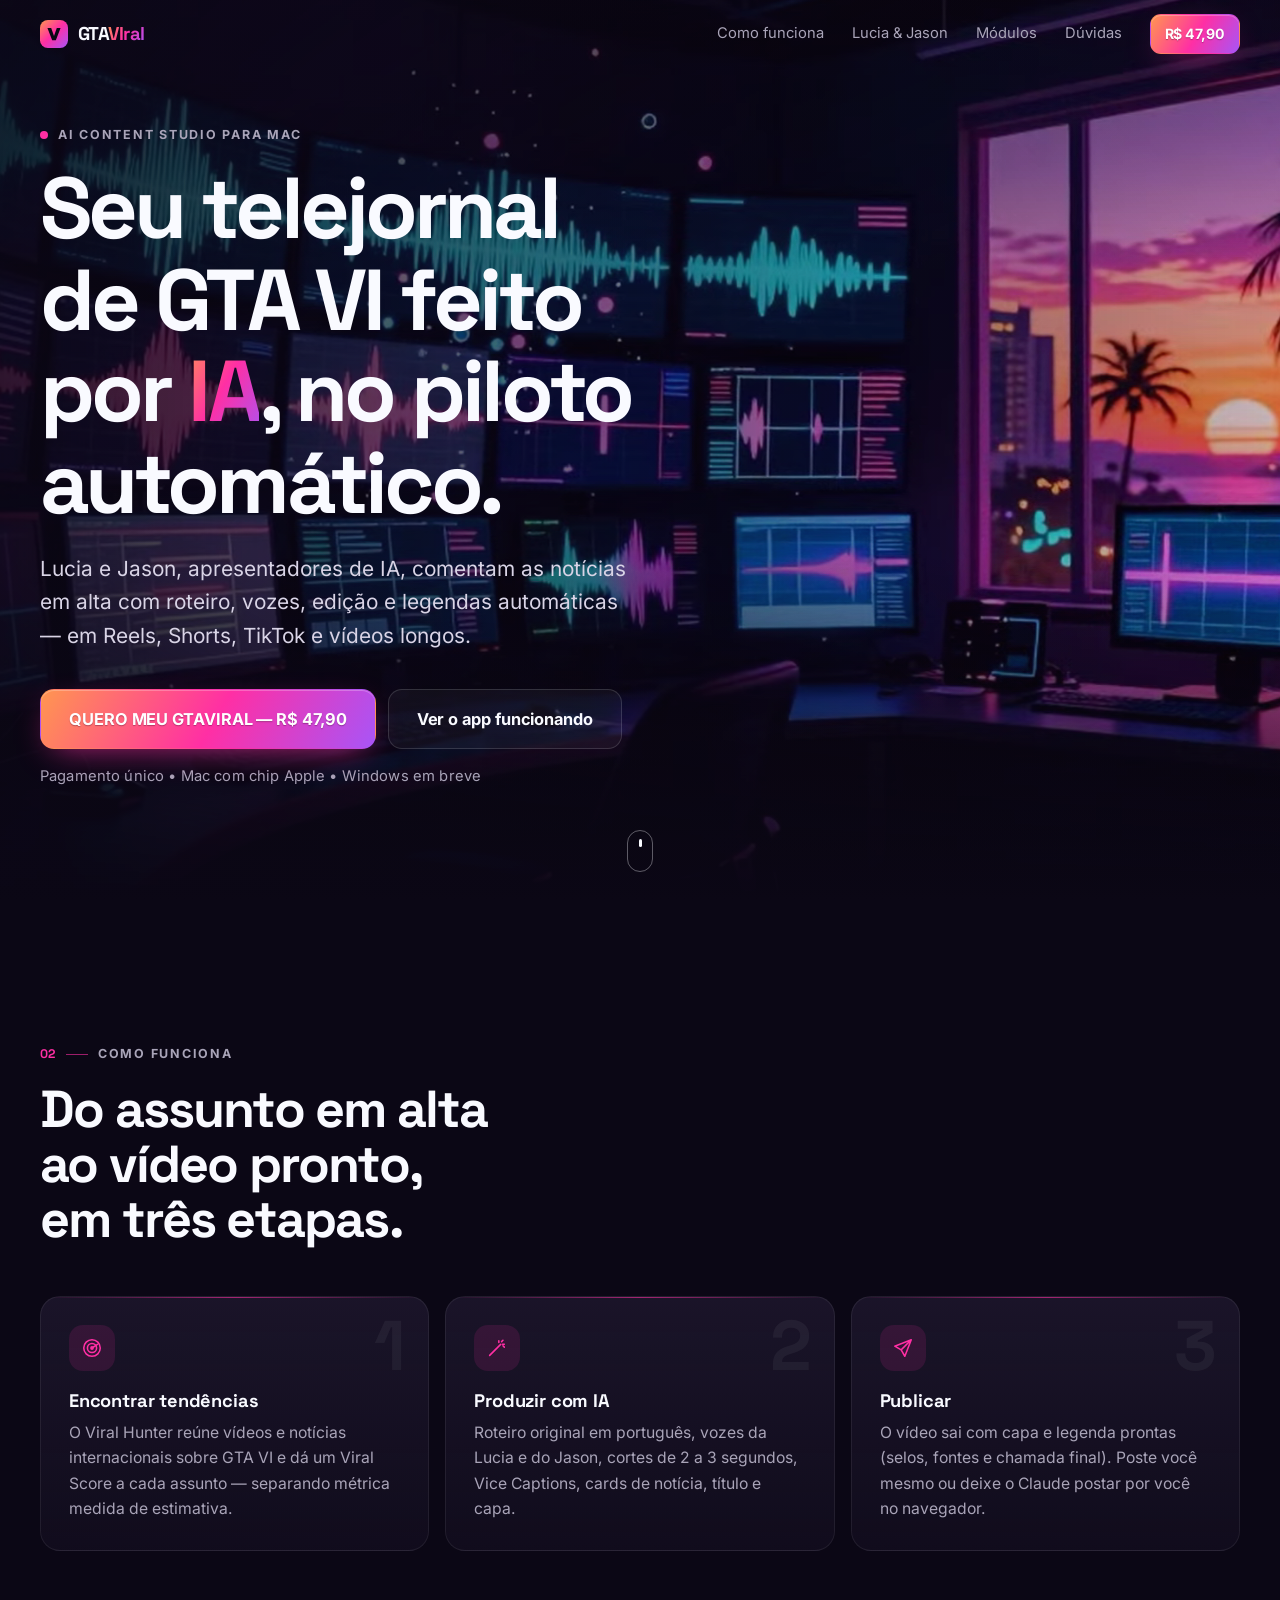
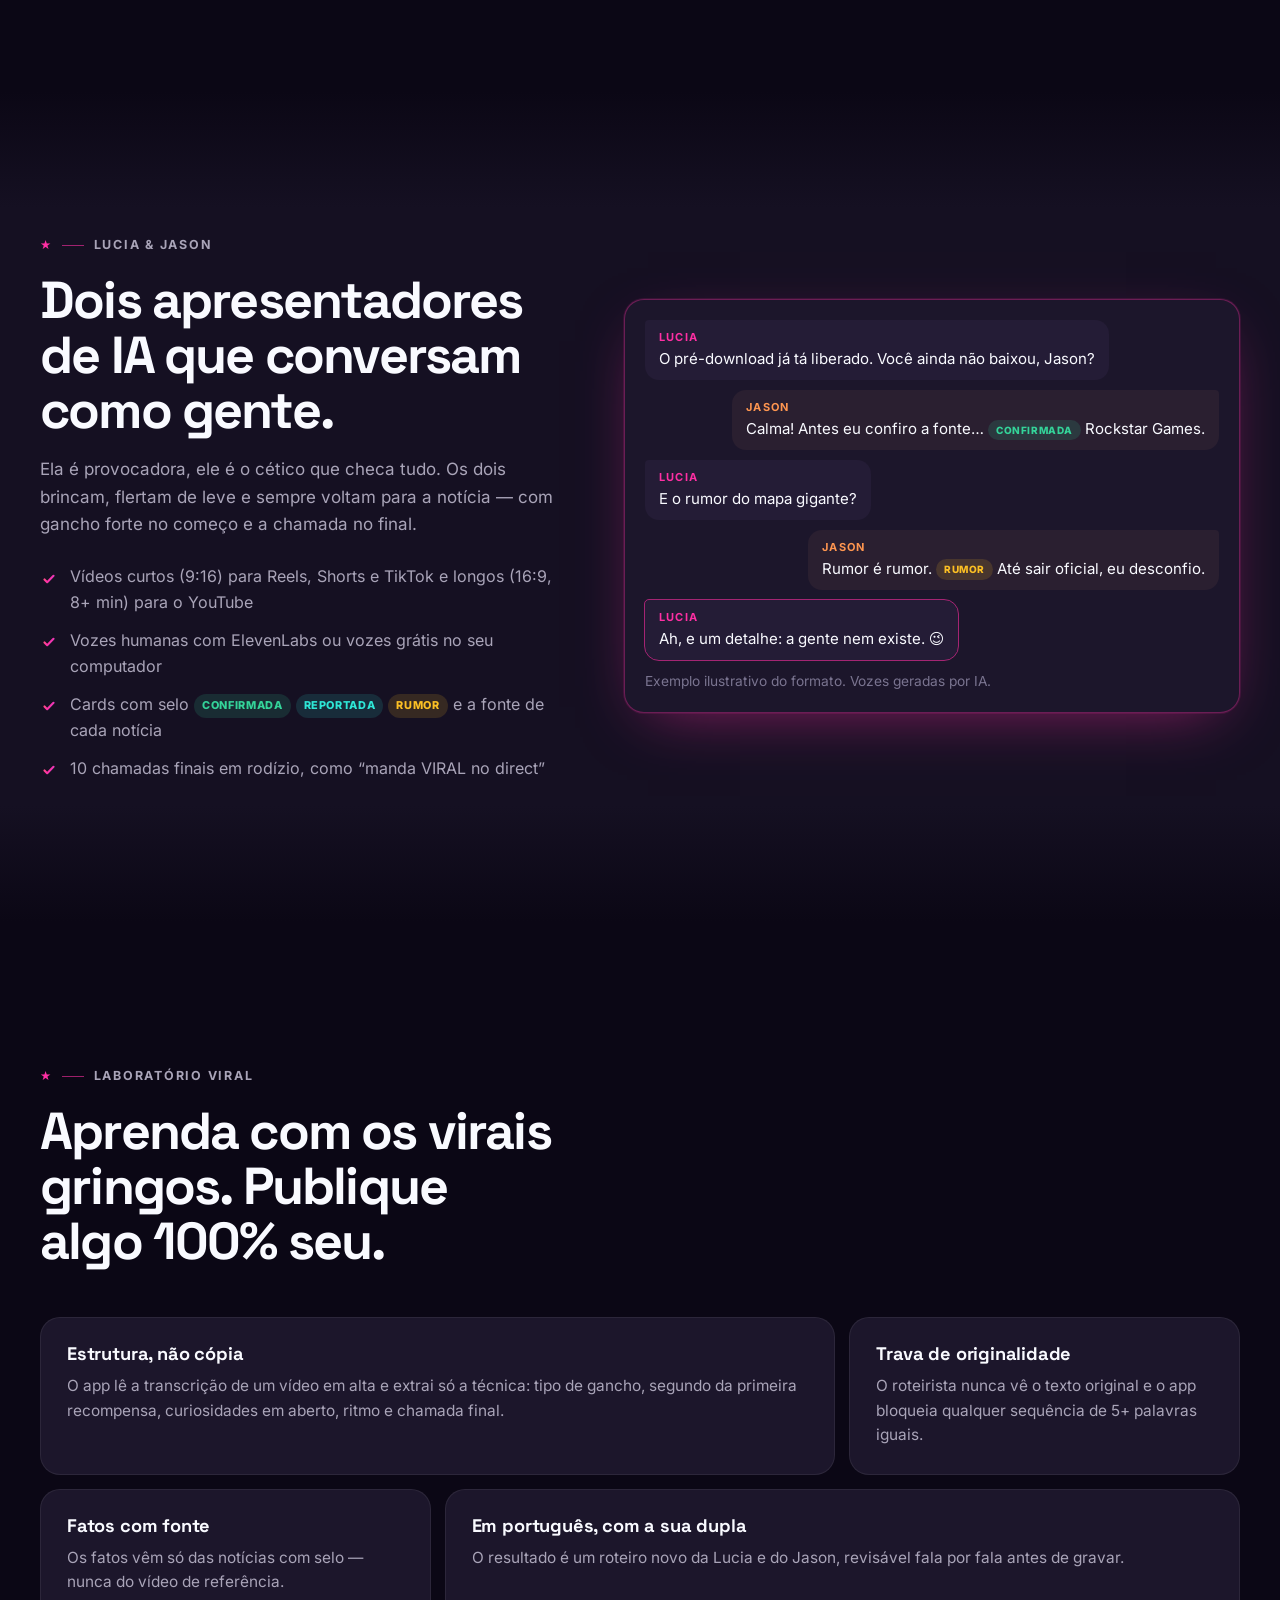
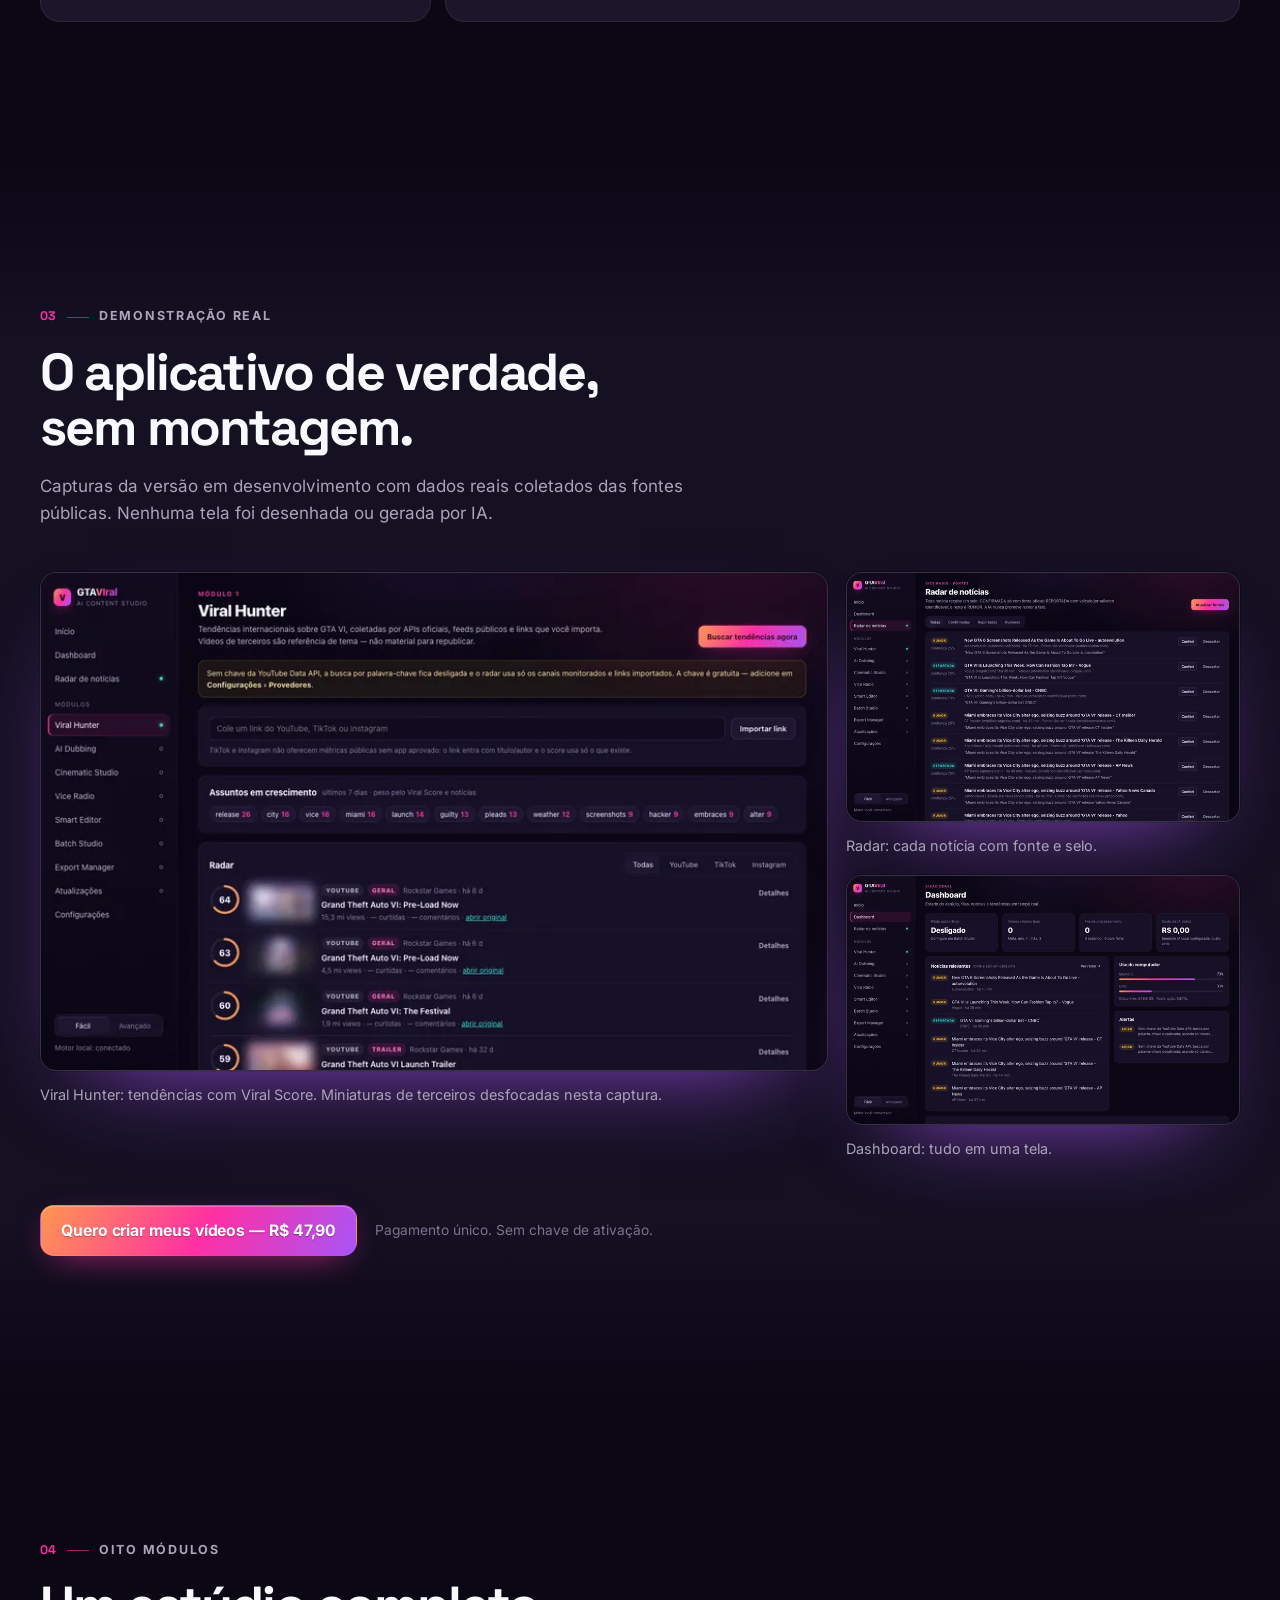
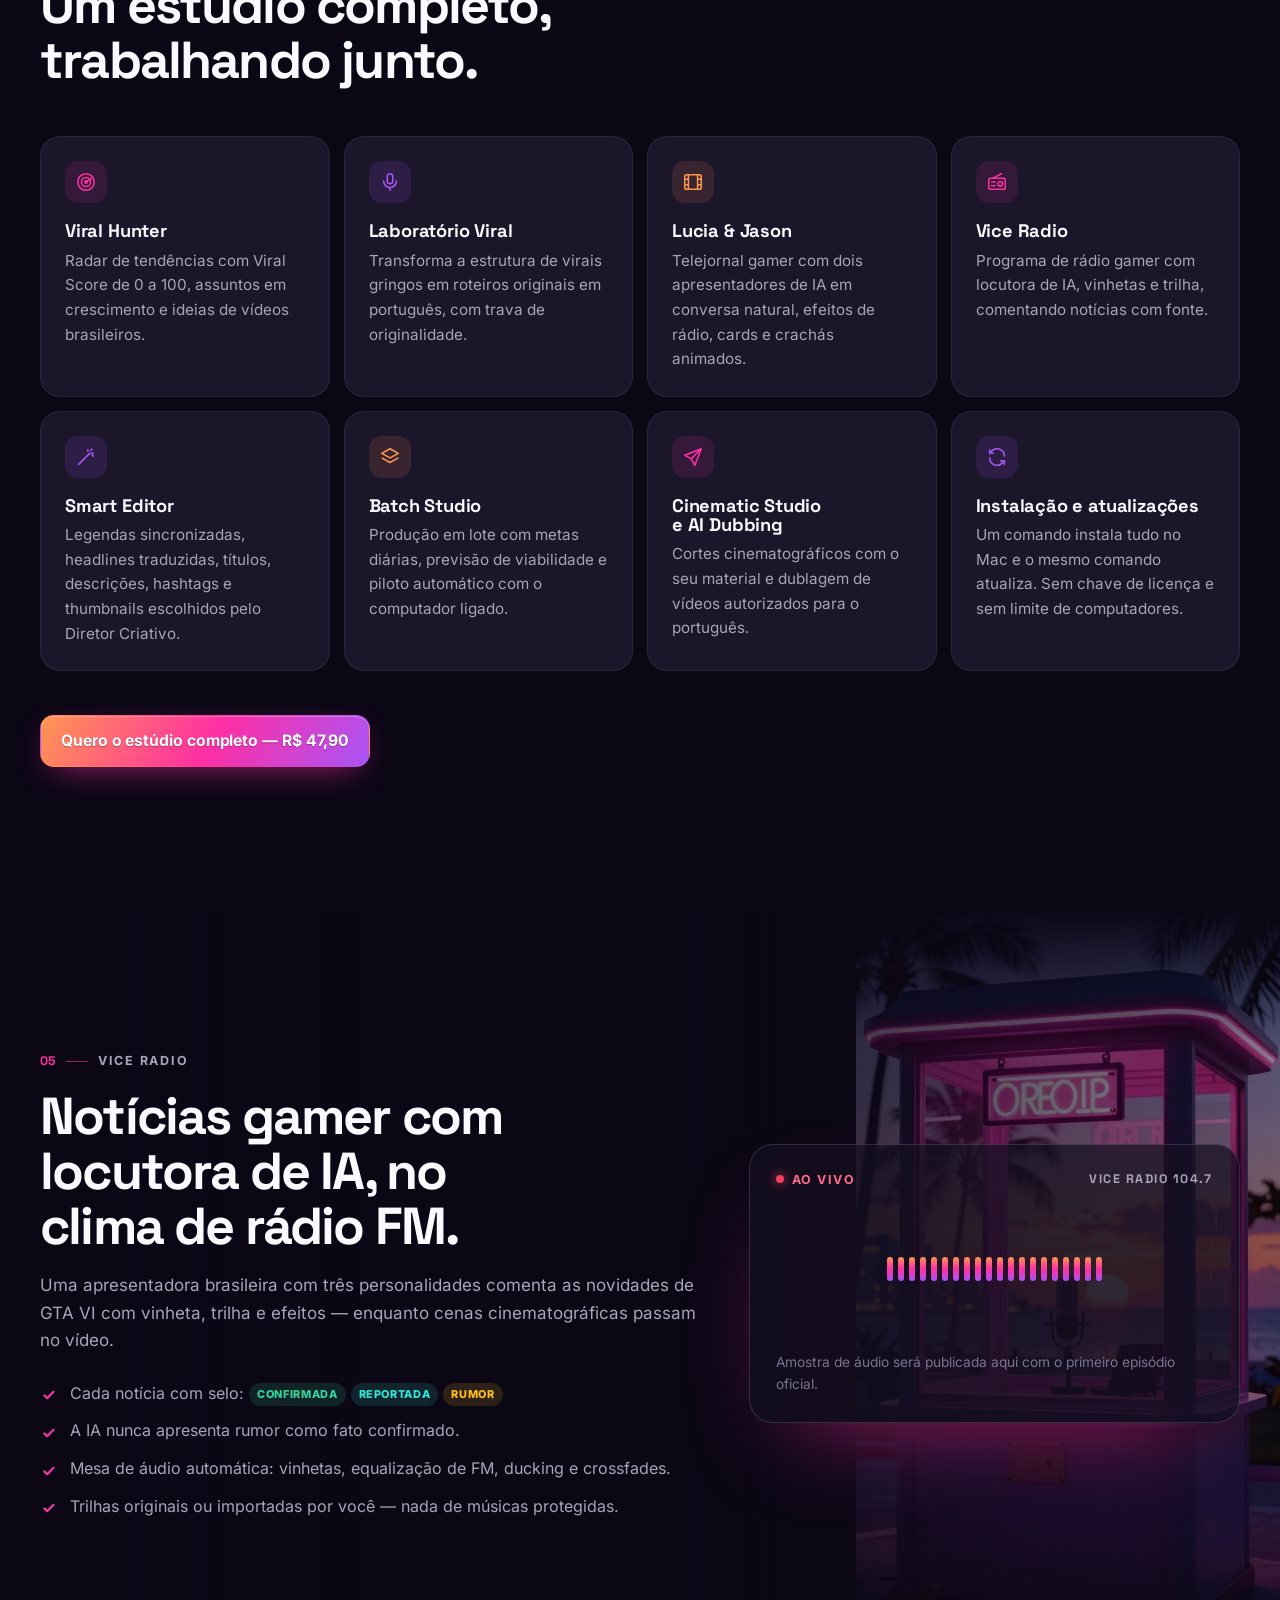
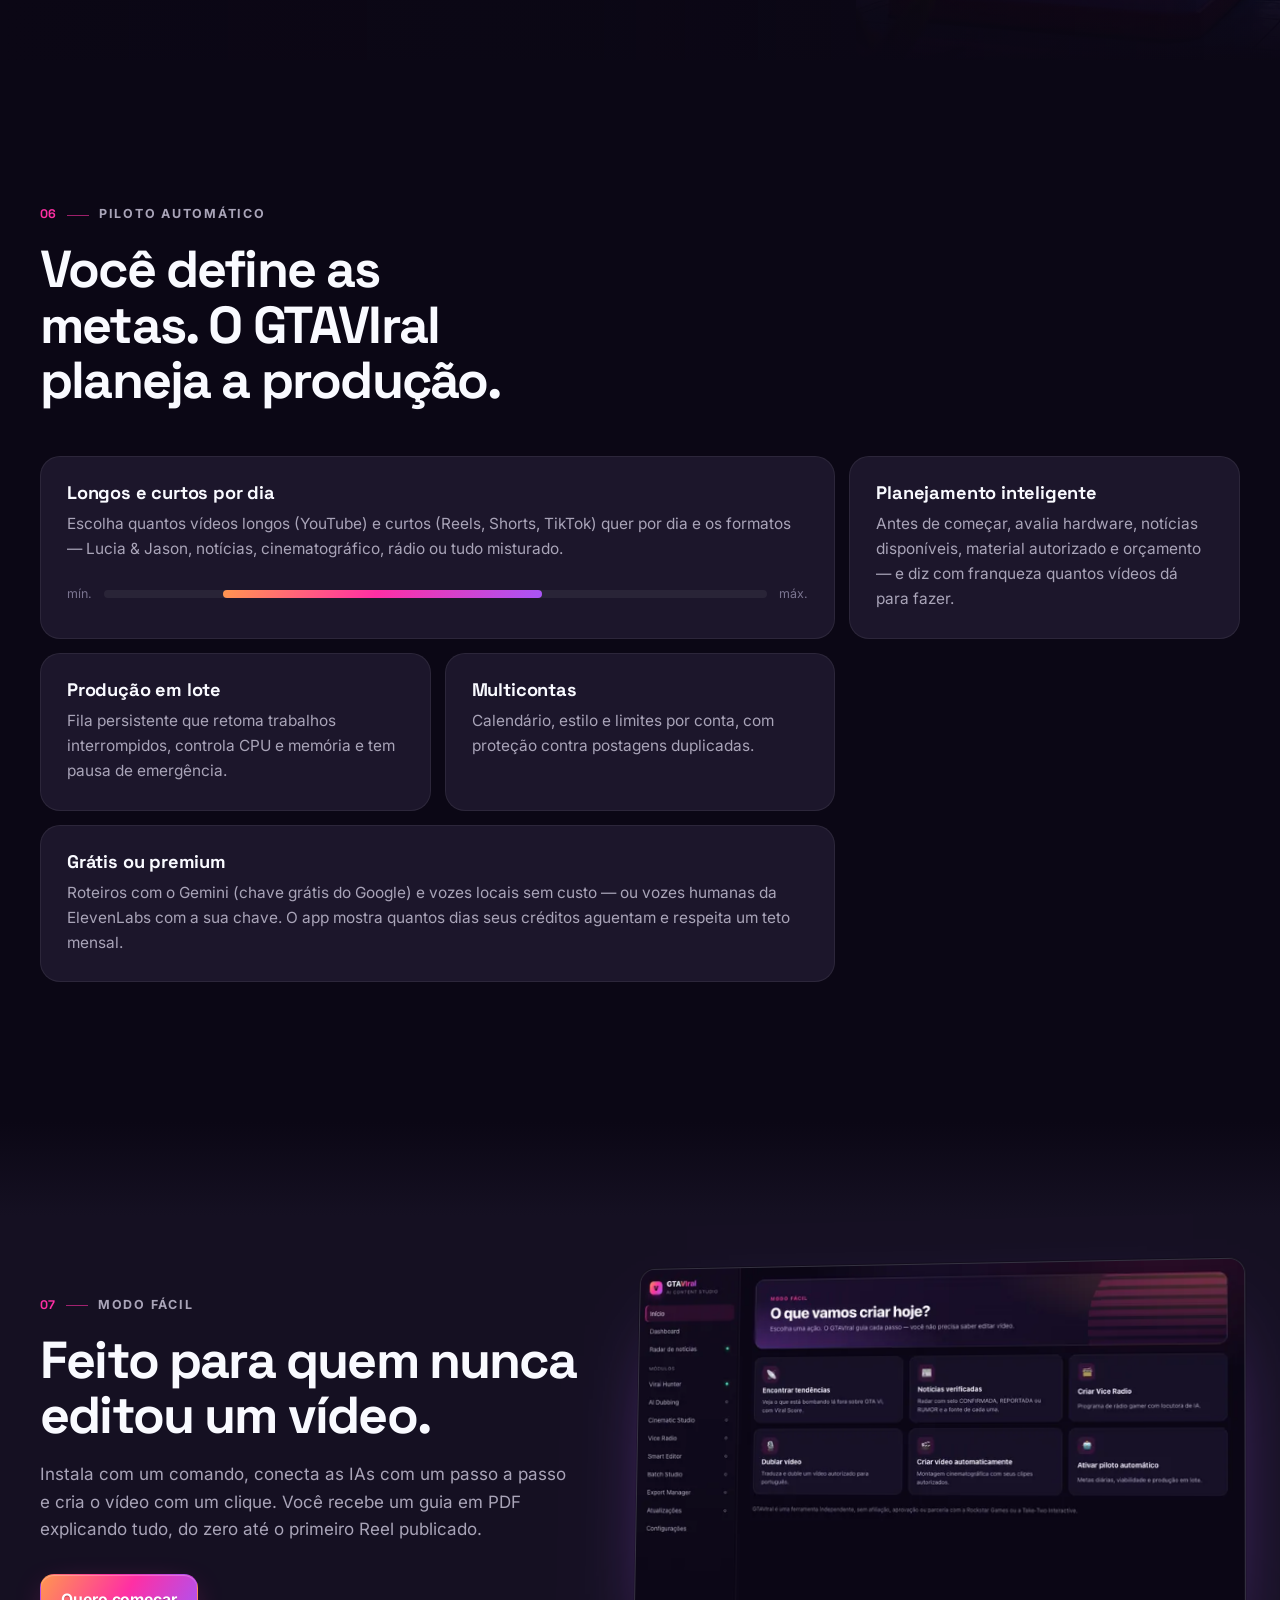
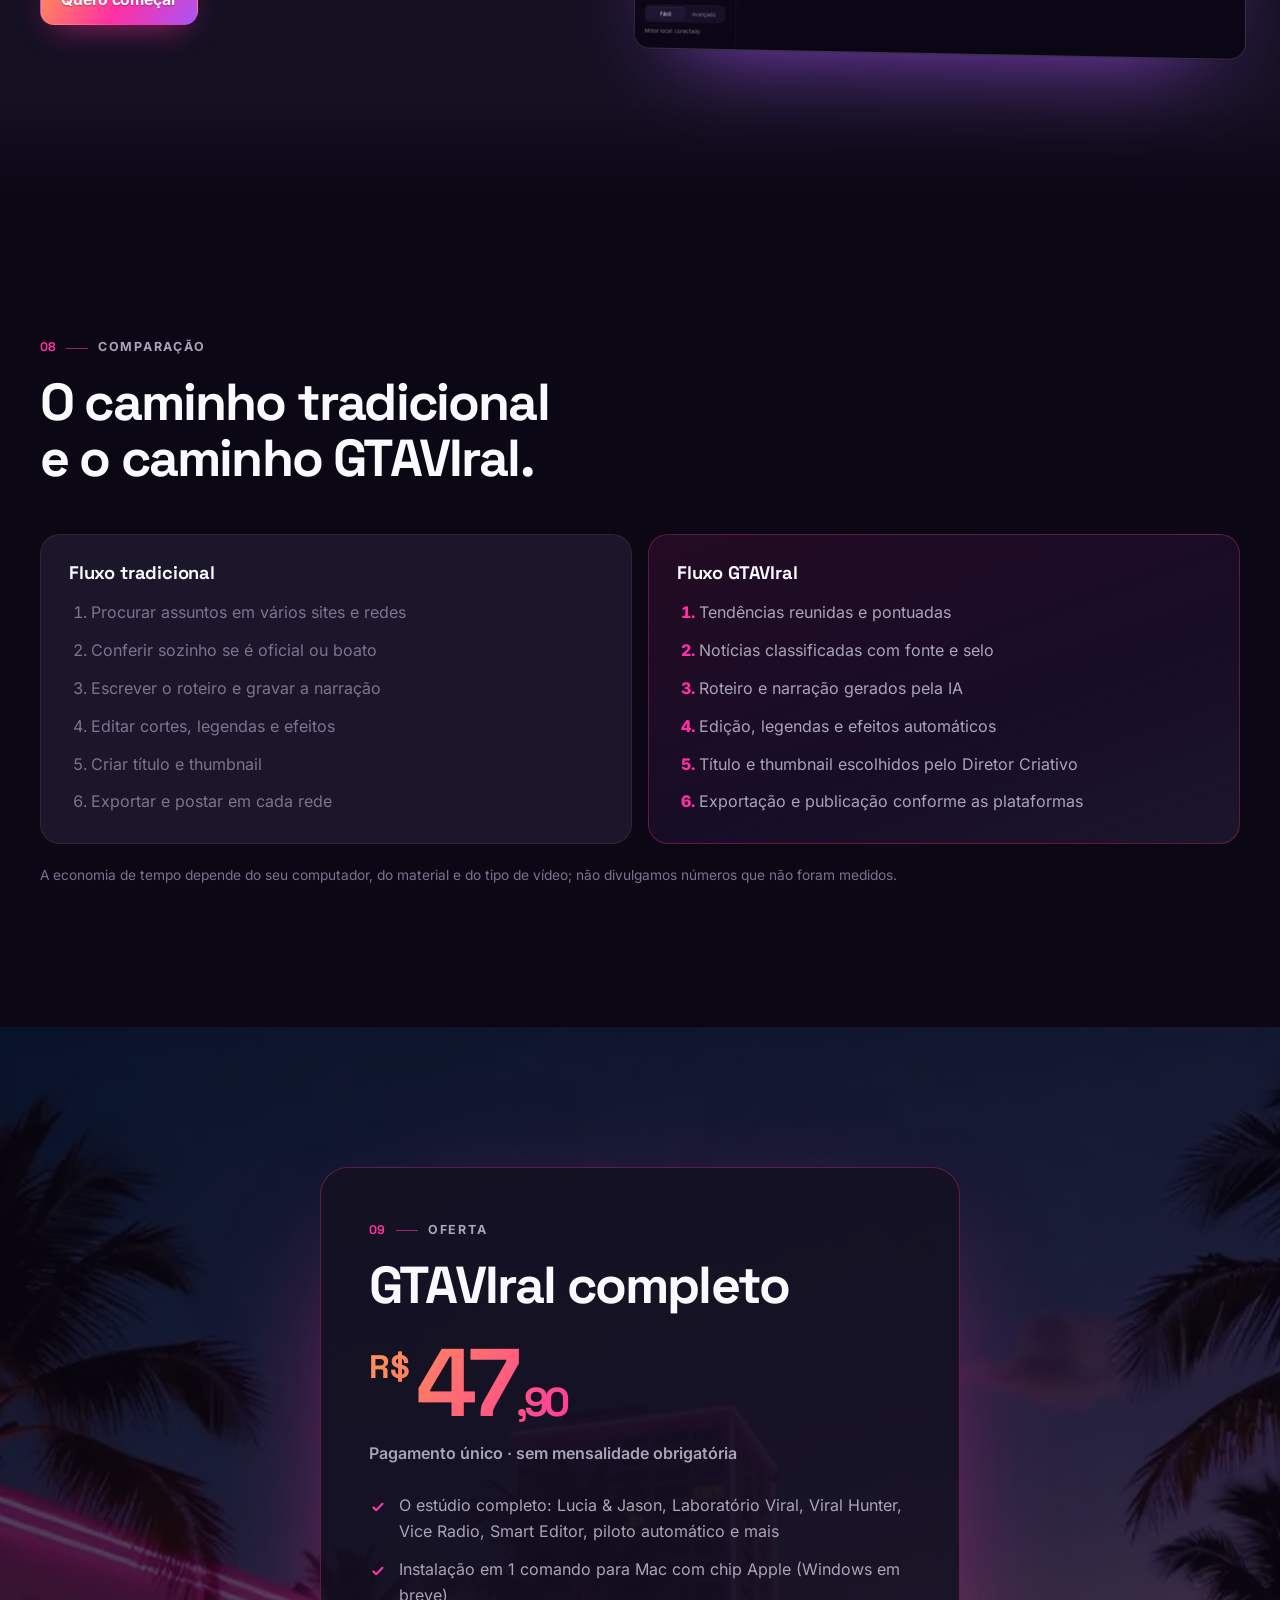
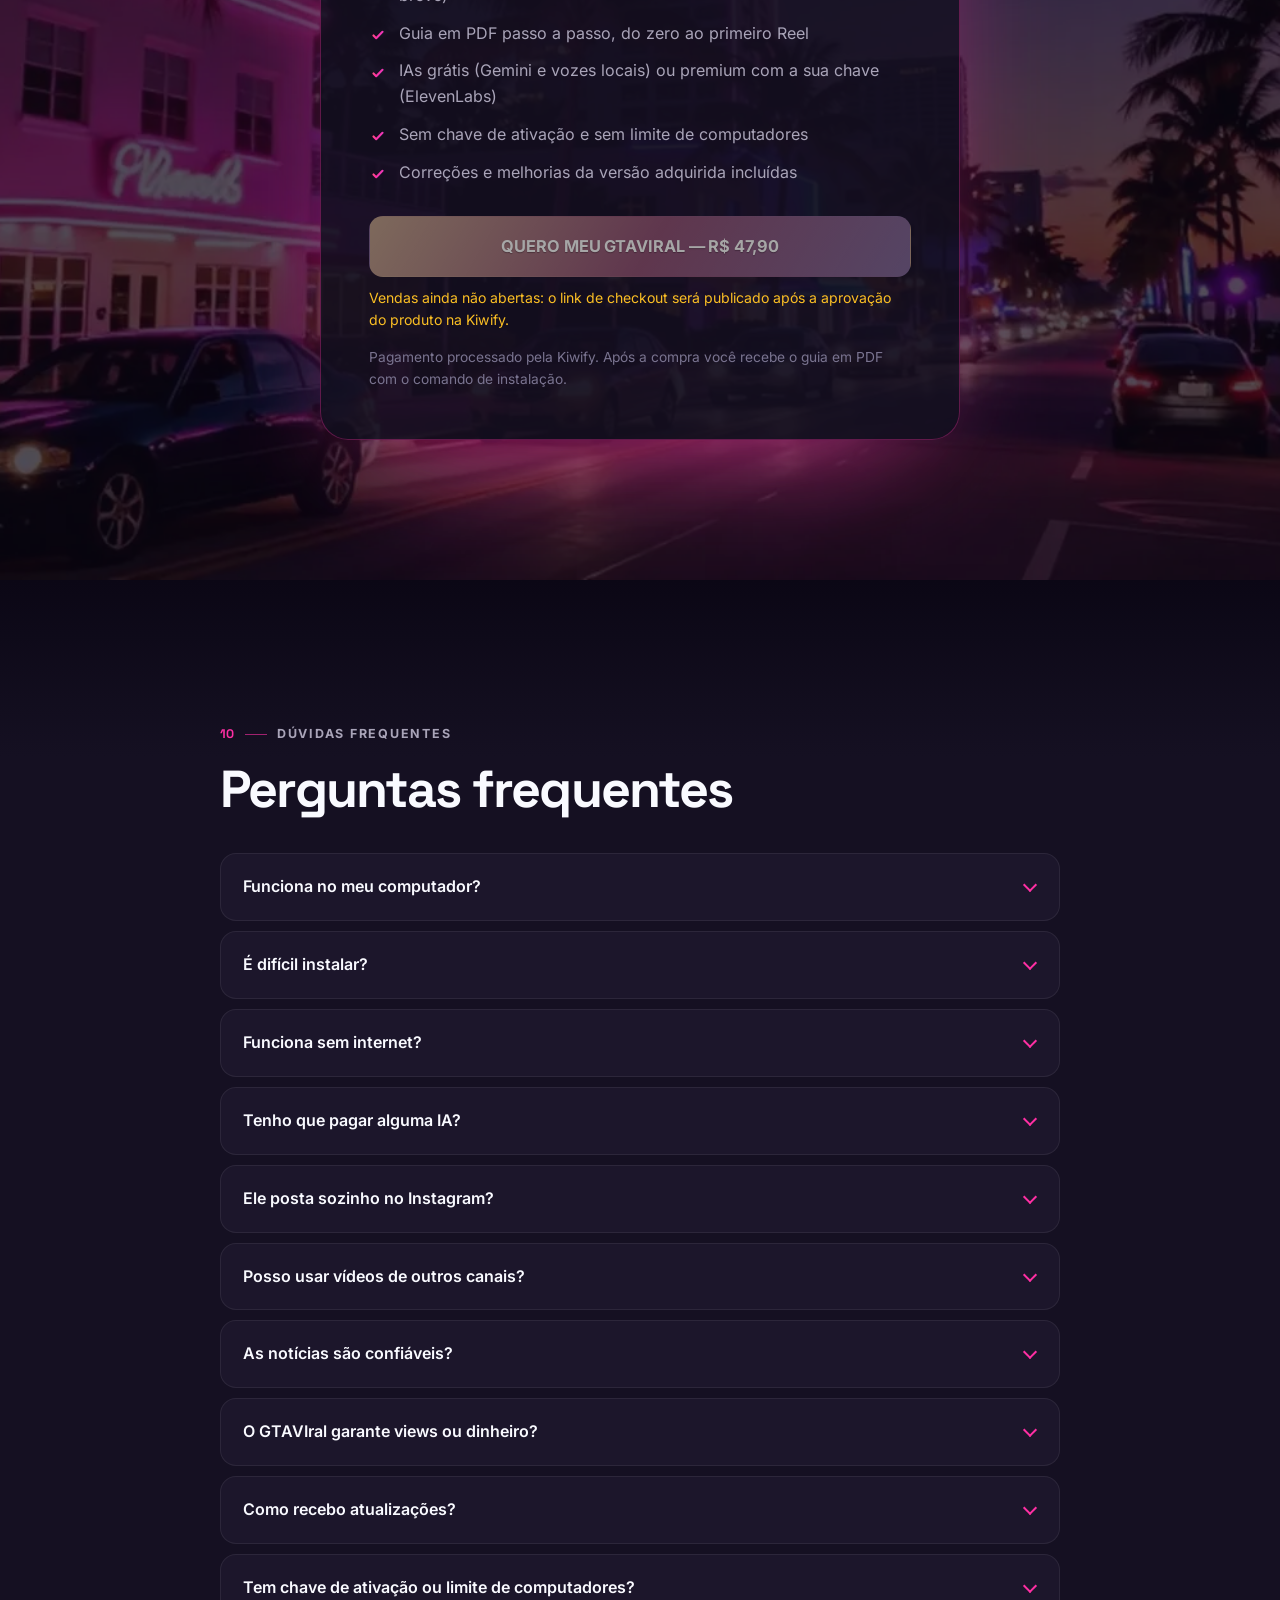
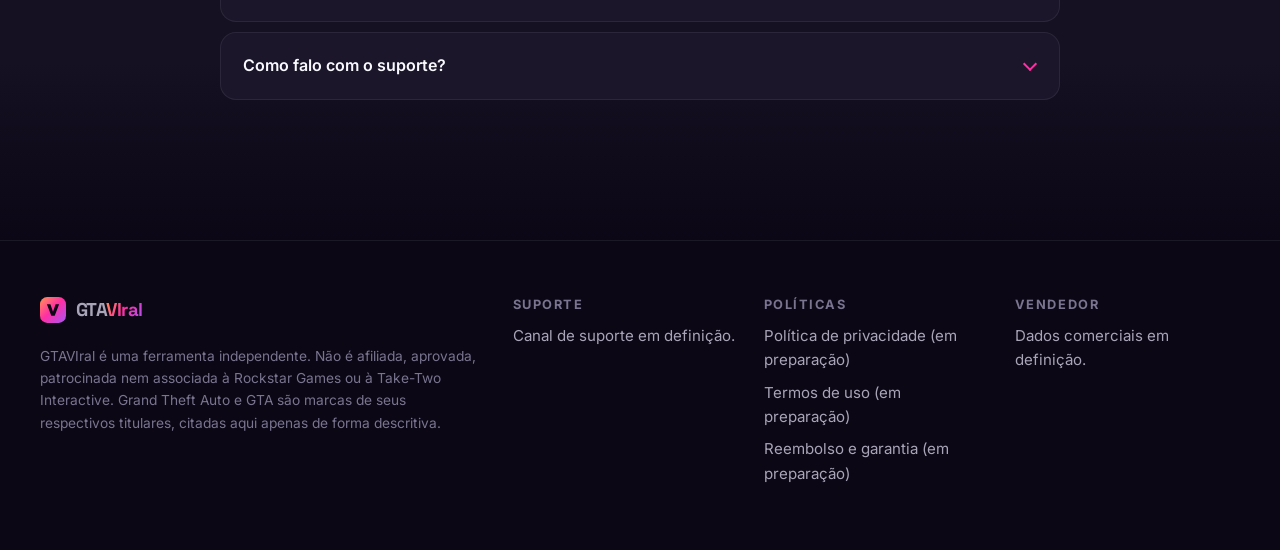
==== commit eb777602: "Atualiza landing (2026-11-17 15:02)" ====
--- a/index.html
+++ b/index.html
@@ -28,7 +28,7 @@
   }
   </script>
   <script type="module" crossorigin src="./assets/index-B3cElZez.js"></script>
-  <link rel="stylesheet" crossorigin href="./assets/style-CZ-jlle0.css">
+  <link rel="stylesheet" crossorigin href="./assets/style-okPKx6k5.css">
   <meta name="robots" content="noindex, nofollow" />
 </head>
 <body>
@@ -42,8 +42,8 @@
       </a>
       <nav class="topnav" aria-label="Seções">
         <a href="#como-funciona">Como funciona</a>
+        <a href="#lucia-jason">Lucia &amp; Jason</a>
         <a href="#funcionalidades">Módulos</a>
-        <a href="#vice-radio">Vice Radio</a>
         <a href="#faq">Dúvidas</a>
       </nav>
       <a class="btn btn-primary btn-sm" href="#oferta" data-cta="header">R$ 47,90</a>
@@ -56,14 +56,14 @@
       <div class="hero-media" data-slot="hero" aria-hidden="true"><div class="hero-fallback"></div></div>
       <div class="hero-shade" aria-hidden="true"></div>
       <div class="wrap hero-in">
-        <p class="eyebrow"><span class="dot-live"></span>AI Content Studio para Mac e Windows</p>
-        <h1 id="hero-title">Transforme tendências de GTA VI em vídeos com <em>IA</em>.</h1>
-        <p class="lead">Encontre assuntos em alta, crie roteiros, narrações e vídeos automaticamente — mesmo sem saber editar.</p>
+        <p class="eyebrow"><span class="dot-live"></span>AI Content Studio para Mac</p>
+        <h1 id="hero-title">Seu telejornal de GTA VI feito por <em>IA</em>, no piloto automático.</h1>
+        <p class="lead">Lucia e Jason, apresentadores de IA, comentam as notícias em alta com roteiro, vozes, edição e legendas automáticas — em Reels, Shorts, TikTok e vídeos longos.</p>
         <div class="hero-cta">
           <a class="btn btn-primary btn-lg" href="#oferta" data-cta="hero">QUERO MEU GTAVIRAL — R$ 47,90</a>
           <a class="btn btn-ghost btn-lg" href="#demonstracao" data-track="hero_ver_app">Ver o app funcionando</a>
         </div>
-        <p class="hero-note">Pagamento único • Mac e Windows • Sem mensalidade obrigatória</p>
+        <p class="hero-note">Pagamento único • Mac com chip Apple • Windows em breve</p>
       </div>
       <a class="scroll-hint" href="#como-funciona" aria-label="Rolar para a próxima seção"><span></span></a>
     </section>
@@ -84,15 +84,54 @@
             <span class="step-n">2</span>
             <div class="step-ic" aria-hidden="true"><svg><use href="#i-wand"/></svg></div>
             <h3>Produzir com IA</h3>
-            <p>Roteiro em português, narração, legendas sincronizadas, cortes cinematográficos com o seu material, título e thumbnail. A IA roda no seu computador.</p>
+            <p>Roteiro original em português, vozes da Lucia e do Jason, cortes de 2 a 3 segundos, Vice Captions, cards de notícia, título e capa.</p>
           </li>
           <li class="step reveal">
             <span class="step-n">3</span>
             <div class="step-ic" aria-hidden="true"><svg><use href="#i-send"/></svg></div>
             <h3>Publicar</h3>
-            <p>Exporte no formato de cada rede ou publique pelas integrações oficiais, conforme as permissões de cada plataforma.</p>
+            <p>O vídeo sai com capa e legenda prontas (selos, fontes e chamada final). Poste você mesmo ou deixe o Claude postar por você no navegador.</p>
           </li>
         </ol>
+      </div>
+    </section>
+
+    <!-- LUCIA & JASON -->
+    <section class="section section-alt" id="lucia-jason" aria-labelledby="lj-title">
+      <div class="wrap split">
+        <div>
+          <p class="eyebrow"><span class="num">★</span>Lucia &amp; Jason</p>
+          <h2 id="lj-title">Dois apresentadores de IA que conversam como gente.</h2>
+          <p class="section-lead">Ela é provocadora, ele é o cético que checa tudo. Os dois brincam, flertam de leve e sempre voltam para a notícia — com gancho forte no começo e a chamada no final.</p>
+          <ul class="checks">
+            <li>Vídeos curtos (9:16) para Reels, Shorts e TikTok e longos (16:9, 8+ min) para o YouTube</li>
+            <li>Vozes humanas com ElevenLabs ou vozes grátis no seu computador</li>
+            <li>Cards com selo <span class="badge b-conf">Confirmada</span> <span class="badge b-rep">Reportada</span> <span class="badge b-rum">Rumor</span> e a fonte de cada notícia</li>
+            <li>10 chamadas finais em rodízio, como “manda VIRAL no direct”</li>
+          </ul>
+        </div>
+        <div class="chat reveal" aria-label="Exemplo de diálogo gerado pelo GTAVIral">
+          <div class="msg l"><b>LUCIA</b>O pré-download já tá liberado. Você ainda não baixou, Jason?</div>
+          <div class="msg j"><b>JASON</b>Calma! Antes eu confiro a fonte… <span class="badge b-conf">Confirmada</span> Rockstar Games.</div>
+          <div class="msg l"><b>LUCIA</b>E o rumor do mapa gigante?</div>
+          <div class="msg j"><b>JASON</b>Rumor é rumor. <span class="badge b-rum">Rumor</span> Até sair oficial, eu desconfio.</div>
+          <div class="msg l cta"><b>LUCIA</b>Ah, e um detalhe: a gente nem existe. 😉</div>
+          <p class="fine">Exemplo ilustrativo do formato. Vozes geradas por IA.</p>
+        </div>
+      </div>
+    </section>
+
+    <!-- LABORATÓRIO VIRAL -->
+    <section class="section" id="laboratorio" aria-labelledby="lab-title">
+      <div class="wrap">
+        <p class="eyebrow"><span class="num">★</span>Laboratório Viral</p>
+        <h2 id="lab-title">Aprenda com os virais gringos. Publique algo 100% seu.</h2>
+        <div class="bento">
+          <div class="tile tile-wide reveal"><h3>Estrutura, não cópia</h3><p>O app lê a transcrição de um vídeo em alta e extrai só a técnica: tipo de gancho, segundo da primeira recompensa, curiosidades em aberto, ritmo e chamada final.</p></div>
+          <div class="tile reveal"><h3>Trava de originalidade</h3><p>O roteirista nunca vê o texto original e o app bloqueia qualquer sequência de 5+ palavras iguais.</p></div>
+          <div class="tile reveal"><h3>Fatos com fonte</h3><p>Os fatos vêm só das notícias com selo — nunca do vídeo de referência.</p></div>
+          <div class="tile tile-wide reveal"><h3>Em português, com a sua dupla</h3><p>O resultado é um roteiro novo da Lucia e do Jason, revisável fala por fala antes de gravar.</p></div>
+        </div>
       </div>
     </section>
 
@@ -131,16 +170,16 @@
         <h2 id="mod-title">Um estúdio completo, trabalhando junto.</h2>
         <div class="modules">
           <article class="module reveal"><svg class="ic" aria-hidden="true"><use href="#i-radar"/></svg><h3>Viral Hunter</h3><p>Radar de tendências com Viral Score de 0 a 100, assuntos em crescimento e ideias de vídeos brasileiros.</p></article>
-          <article class="module reveal"><svg class="ic" aria-hidden="true"><use href="#i-mic"/></svg><h3>AI Dubbing</h3><p>Transcreve, traduz com adaptação para o português e dubla vídeos autorizados, preservando música e efeitos quando possível.</p></article>
-          <article class="module reveal"><svg class="ic" aria-hidden="true"><use href="#i-film"/></svg><h3>Cinematic Studio</h3><p>Escolhe cenas da sua biblioteca autorizada e monta cortes com zoom, transições, cor e quatro estilos visuais.</p></article>
+          <article class="module reveal"><svg class="ic" aria-hidden="true"><use href="#i-mic"/></svg><h3>Laboratório Viral</h3><p>Transforma a estrutura de virais gringos em roteiros originais em português, com trava de originalidade.</p></article>
+          <article class="module reveal"><svg class="ic" aria-hidden="true"><use href="#i-film"/></svg><h3>Lucia &amp; Jason</h3><p>Telejornal gamer com dois apresentadores de IA em conversa natural, efeitos de rádio, cards e crachás animados.</p></article>
           <article class="module reveal"><svg class="ic" aria-hidden="true"><use href="#i-radio"/></svg><h3>Vice Radio</h3><p>Programa de rádio gamer com locutora de IA, vinhetas e trilha, comentando notícias com fonte.</p></article>
           <article class="module reveal"><svg class="ic" aria-hidden="true"><use href="#i-wand"/></svg><h3>Smart Editor</h3><p>Legendas sincronizadas, headlines traduzidas, títulos, descrições, hashtags e thumbnails escolhidos pelo Diretor Criativo.</p></article>
           <article class="module reveal"><svg class="ic" aria-hidden="true"><use href="#i-layers"/></svg><h3>Batch Studio</h3><p>Produção em lote com metas diárias, previsão de viabilidade e piloto automático com o computador ligado.</p></article>
-          <article class="module reveal"><svg class="ic" aria-hidden="true"><use href="#i-send"/></svg><h3>Export Manager</h3><p>MP4 em 1080p ou 4K conforme o hardware, 9:16, 16:9 e 1:1, de 15 segundos a 3 minutos, multicontas e analytics.</p></article>
-          <article class="module reveal"><svg class="ic" aria-hidden="true"><use href="#i-refresh"/></svg><h3>Delivery &amp; Updates</h3><p>Atualizações verificadas, histórico de versões e instaladores para Mac e Windows. Sem chave de licença.</p></article>
+          <article class="module reveal"><svg class="ic" aria-hidden="true"><use href="#i-send"/></svg><h3>Cinematic Studio e AI Dubbing</h3><p>Cortes cinematográficos com o seu material e dublagem de vídeos autorizados para o português.</p></article>
+          <article class="module reveal"><svg class="ic" aria-hidden="true"><use href="#i-refresh"/></svg><h3>Instalação e atualizações</h3><p>Um comando instala tudo no Mac e o mesmo comando atualiza. Sem chave de licença e sem limite de computadores.</p></article>
         </div>
         <div class="cta-row reveal">
-          <a class="btn btn-primary" href="#oferta" data-cta="pos_modulos">Liberar os 8 módulos — R$ 47,90</a>
+          <a class="btn btn-primary" href="#oferta" data-cta="pos_modulos">Quero o estúdio completo — R$ 47,90</a>
         </div>
       </div>
     </section>
@@ -180,12 +219,12 @@
         <p class="eyebrow"><span class="num">06</span>Piloto automático</p>
         <h2 id="auto-title">Você define as metas. O GTAVIral planeja a produção.</h2>
         <div class="bento">
-          <div class="tile tile-wide reveal"><h3>Metas mínimas e máximas</h3><p>Defina quantos vídeos por dia em cada canal, horários e formatos. O máximo é sempre um limite rígido.</p>
+          <div class="tile tile-wide reveal"><h3>Longos e curtos por dia</h3><p>Escolha quantos vídeos longos (YouTube) e curtos (Reels, Shorts, TikTok) quer por dia e os formatos — Lucia &amp; Jason, notícias, cinematográfico, rádio ou tudo misturado.</p>
             <div class="goal" aria-hidden="true"><span>mín.</span><div class="goal-bar"><i></i></div><span>máx.</span></div></div>
           <div class="tile reveal"><h3>Planejamento inteligente</h3><p>Antes de começar, avalia hardware, notícias disponíveis, material autorizado e orçamento — e diz com franqueza quantos vídeos dá para fazer.</p></div>
           <div class="tile reveal"><h3>Produção em lote</h3><p>Fila persistente que retoma trabalhos interrompidos, controla CPU e memória e tem pausa de emergência.</p></div>
           <div class="tile reveal"><h3>Multicontas</h3><p>Calendário, estilo e limites por conta, com proteção contra postagens duplicadas.</p></div>
-          <div class="tile tile-wide reveal"><h3>Controle de custos</h3><p>IA local por padrão. Se usar APIs pagas opcionais, você define um teto mensal e o app bloqueia novas chamadas ao atingi-lo.</p></div>
+          <div class="tile tile-wide reveal"><h3>Grátis ou premium</h3><p>Roteiros com o Gemini (chave grátis do Google) e vozes locais sem custo — ou vozes humanas da ElevenLabs com a sua chave. O app mostra quantos dias seus créditos aguentam e respeita um teto mensal.</p></div>
         </div>
       </div>
     </section>
@@ -196,7 +235,7 @@
         <div>
           <p class="eyebrow"><span class="num">07</span>Modo Fácil</p>
           <h2 id="ini-title">Feito para quem nunca editou um vídeo.</h2>
-          <p class="section-lead">O Modo Fácil abre com ações diretas — “Encontrar tendências”, “Criar Vice Radio”, “Dublar vídeo” — e guia cada passo com linguagem simples. Quando quiser mais controle, troque para o Modo Avançado.</p>
+          <p class="section-lead">Instala com um comando, conecta as IAs com um passo a passo e cria o vídeo com um clique. Você recebe um guia em PDF explicando tudo, do zero até o primeiro Reel publicado.</p>
           <a class="btn btn-primary" href="#oferta" data-cta="iniciantes">Quero começar</a>
         </div>
         <figure class="shot shot-tilt reveal">
@@ -248,15 +287,16 @@
           <p class="price"><span class="price-cur">R$</span>47<span class="price-cents">,90</span></p>
           <p class="price-note">Pagamento único · sem mensalidade obrigatória</p>
           <ul class="checks">
-            <li>Os 8 módulos: Viral Hunter, AI Dubbing, Cinematic Studio, Vice Radio, Smart Editor, Batch Studio, Export Manager e Updates</li>
-            <li>Instaladores para Mac (Apple Silicon) e Windows 10/11</li>
-            <li>IA local no seu computador; APIs pagas são opcionais e com a sua chave</li>
+            <li>O estúdio completo: Lucia &amp; Jason, Laboratório Viral, Viral Hunter, Vice Radio, Smart Editor, piloto automático e mais</li>
+            <li>Instalação em 1 comando para Mac com chip Apple (Windows em breve)</li>
+            <li>Guia em PDF passo a passo, do zero ao primeiro Reel</li>
+            <li>IAs grátis (Gemini e vozes locais) ou premium com a sua chave (ElevenLabs)</li>
             <li>Sem chave de ativação e sem limite de computadores</li>
             <li>Correções e melhorias da versão adquirida incluídas</li>
           </ul>
           <a class="btn btn-primary btn-lg btn-block" href="#oferta" data-cta="oferta" data-checkout>QUERO MEU GTAVIRAL — R$ 47,90</a>
           <p class="checkout-status" data-checkout-status role="status"></p>
-          <p class="fine">Pagamento processado pela Kiwify. Após a compra você recebe um guia em PDF com os links oficiais de download.</p>
+          <p class="fine">Pagamento processado pela Kiwify. Após a compra você recebe o guia em PDF com o comando de instalação.</p>
         </div>
       </div>
     </section>
@@ -267,14 +307,15 @@
         <p class="eyebrow"><span class="num">10</span>Dúvidas frequentes</p>
         <h2 id="faq-title">Perguntas frequentes</h2>
         <div class="faq">
-          <details><summary>Funciona no meu computador?</summary><p>Mac com Apple Silicon (M1 ou mais novo) e Windows 10/11 de 64 bits. Mínimo de 16 GB de RAM; 24 GB ou mais é o recomendado. Placas NVIDIA compatíveis aceleram o processamento no Windows; sem elas, o app usa o processador, com mais lentidão.</p></details>
-          <details><summary>Preciso instalar Python, FFmpeg ou outras ferramentas?</summary><p>Não. O instalador traz tudo. No primeiro uso, o app detecta seu hardware e baixa os modelos de IA compatíveis, mostrando o tamanho antes e conferindo a integridade de cada arquivo.</p></details>
+          <details><summary>Funciona no meu computador?</summary><p>Mac com chip Apple (M1 ou mais novo), 15 GB livres; 16 GB de RAM é o recomendado. A versão para Windows está em preparação e será avisada aos compradores.</p></details>
+          <details><summary>É difícil instalar?</summary><p>Não. Você cola um comando no Terminal e ele instala tudo sozinho (motor, FFmpeg e app), conferindo a integridade de cada arquivo. O guia em PDF mostra cada passo.</p></details>
           <details><summary>Funciona sem internet?</summary><p>A transcrição, a tradução, a narração e a edição rodam no seu computador. Para pesquisar tendências, ler notícias, baixar modelos e publicar, precisa de internet.</p></details>
-          <details><summary>Tenho que pagar alguma API?</summary><p>Não. As funções essenciais usam IA local e gratuita. Se quiser, conecte serviços premium como ElevenLabs com a sua própria chave; o app estima os custos e respeita o teto mensal que você definir.</p></details>
-          <details><summary>Posso usar vídeos de outros canais?</summary><p>Vídeos de terceiros servem como referência de tema. Para dublar ou editar, importe apenas material próprio ou que você tem autorização para usar — o app pede essa confirmação. O GTAVIral não baixa vídeos de terceiros, não contorna proteções e não fornece músicas protegidas.</p></details>
+          <details><summary>Tenho que pagar alguma IA?</summary><p>Não é obrigatório. O roteiro usa o Gemini com a chave grátis do Google e as vozes podem ser locais, sem custo. Para vozes humanas iguais às dos nossos vídeos, conecte a ElevenLabs (plano pago, contratado por você). O app mostra os custos e respeita o teto mensal que você definir.</p></details>
+          <details><summary>Ele posta sozinho no Instagram?</summary><p>O vídeo sai pronto, com capa e legenda. Você pode postar manualmente ou deixar o Claude (assistente da Anthropic, plano pago) postar por você no Chrome. A resposta automática “manda VIRAL no direct” é configurada pelo próprio Instagram, de graça — o guia ensina.</p></details>
+          <details><summary>Posso usar vídeos de outros canais?</summary><p>Vídeos virais servem como referência de estrutura e de pauta — os roteiros são originais e o app bloqueia trechos copiados. Funções de uso pessoal (trailers oficiais como cenas e transcrição de vídeos públicos) vêm desligadas e, se ativadas, ficam sob a sua responsabilidade. Para dublar ou editar, use material próprio ou autorizado.</p></details>
           <details><summary>As notícias são confiáveis?</summary><p>Cada notícia mostra a fonte, o link e um selo: Confirmada (fonte oficial), Reportada (veículo jornalístico identificável) ou Rumor. O app não transforma rumor em fato.</p></details>
           <details><summary>O GTAVIral garante views ou dinheiro?</summary><p>Não. Ele ajuda a encontrar assuntos e produzir com mais facilidade, mas o desempenho depende do conteúdo, das plataformas e do público.</p></details>
-          <details><summary>Como recebo atualizações?</summary><p>O app avisa quando há uma nova versão e instala com verificação de autenticidade. Correções e melhorias da versão adquirida estão incluídas; grandes versões futuras poderão ser vendidas à parte, sem bloquear a sua.</p></details>
+          <details><summary>Como recebo atualizações?</summary><p>Rodando o mesmo comando de instalação. Seus vídeos, chaves e configurações são mantidos. Correções e melhorias da versão adquirida estão incluídas.</p></details>
           <details><summary>Tem chave de ativação ou limite de computadores?</summary><p>Não. Sem chave, sem login obrigatório e sem limite de instalações.</p></details>
           <details><summary>Como falo com o suporte?</summary><p>O canal de suporte aparece no rodapé desta página e no guia de instalação que você recebe após a compra.</p></details>
         </div>
--- a/assets/style-okPKx6k5.css
+++ b/assets/style-okPKx6k5.css
@@ -0,0 +1,2 @@
+@font-face{font-family:Space Grotesk Variable;font-style:normal;font-display:swap;font-weight:300 700;src:url(./space-grotesk-vietnamese-wght-normal-D0rl6rjA.woff2)format("woff2-variations");unicode-range:U+102-103,U+110-111,U+128-129,U+168-169,U+1A0-1A1,U+1AF-1B0,U+300-301,U+303-304,U+308-309,U+323,U+329,U+1EA0-1EF9,U+20AB}@font-face{font-family:Space Grotesk Variable;font-style:normal;font-display:swap;font-weight:300 700;src:url(./space-grotesk-latin-ext-wght-normal-D9tNdqV9.woff2)format("woff2-variations");unicode-range:U+100-2BA,U+2BD-2C5,U+2C7-2CC,U+2CE-2D7,U+2DD-2FF,U+304,U+308,U+329,U+1D00-1DBF,U+1E00-1E9F,U+1EF2-1EFF,U+2020,U+20A0-20AB,U+20AD-20C0,U+2113,U+2C60-2C7F,U+A720-A7FF}@font-face{font-family:Space Grotesk Variable;font-style:normal;font-display:swap;font-weight:300 700;src:url(./space-grotesk-latin-wght-normal-BhU9QXUp.woff2)format("woff2-variations");unicode-range:U+??,U+131,U+152-153,U+2BB-2BC,U+2C6,U+2DA,U+2DC,U+304,U+308,U+329,U+2000-206F,U+20AC,U+2122,U+2191,U+2193,U+2212,U+2215,U+FEFF,U+FFFD}@font-face{font-family:Inter Variable;font-style:normal;font-display:swap;font-weight:100 900;src:url(./inter-cyrillic-ext-wght-normal-BOeWTOD4.woff2)format("woff2-variations");unicode-range:U+460-52F,U+1C80-1C8A,U+20B4,U+2DE0-2DFF,U+A640-A69F,U+FE2E-FE2F}@font-face{font-family:Inter Variable;font-style:normal;font-display:swap;font-weight:100 900;src:url(./inter-cyrillic-wght-normal-DqGufNeO.woff2)format("woff2-variations");unicode-range:U+301,U+400-45F,U+490-491,U+4B0-4B1,U+2116}@font-face{font-family:Inter Variable;font-style:normal;font-display:swap;font-weight:100 900;src:url(./inter-greek-ext-wght-normal-DlzME5K_.woff2)format("woff2-variations");unicode-range:U+1F??}@font-face{font-family:Inter Variable;font-style:normal;font-display:swap;font-weight:100 900;src:url(./inter-greek-wght-normal-CkhJZR-_.woff2)format("woff2-variations");unicode-range:U+370-377,U+37A-37F,U+384-38A,U+38C,U+38E-3A1,U+3A3-3FF}@font-face{font-family:Inter Variable;font-style:normal;font-display:swap;font-weight:100 900;src:url(./inter-vietnamese-wght-normal-CBcvBZtf.woff2)format("woff2-variations");unicode-range:U+102-103,U+110-111,U+128-129,U+168-169,U+1A0-1A1,U+1AF-1B0,U+300-301,U+303-304,U+308-309,U+323,U+329,U+1EA0-1EF9,U+20AB}@font-face{font-family:Inter Variable;font-style:normal;font-display:swap;font-weight:100 900;src:url(./inter-latin-ext-wght-normal-DO1Apj_S.woff2)format("woff2-variations");unicode-range:U+100-2BA,U+2BD-2C5,U+2C7-2CC,U+2CE-2D7,U+2DD-2FF,U+304,U+308,U+329,U+1D00-1DBF,U+1E00-1E9F,U+1EF2-1EFF,U+2020,U+20A0-20AB,U+20AD-20C0,U+2113,U+2C60-2C7F,U+A720-A7FF}@font-face{font-family:Inter Variable;font-style:normal;font-display:swap;font-weight:100 900;src:url(./inter-latin-wght-normal-Dx4kXJAl.woff2)format("woff2-variations");unicode-range:U+??,U+131,U+152-153,U+2BB-2BC,U+2C6,U+2DA,U+2DC,U+304,U+308,U+329,U+2000-206F,U+20AC,U+2122,U+2191,U+2193,U+2212,U+2215,U+FEFF,U+FFFD}:root{--bg:#0b0715;--bg-2:#151022;--surface:#151022;--surface-2:#1c162b;--card:#1c162b;--line:#f9faff12;--line-strong:#f9faff24;--text:#f9faff;--text-2:#a9a4b8;--text-3:#7a7490;--pink:#ff2fa4;--purple:#a855f7;--orange:#ff9650;--cyan:#2ee6d6;--green:#34d399;--amber:#fbbf24;--red:#f43f5e;--pink-rgb:255, 47, 164;--purple-rgb:168, 85, 247;--orange-rgb:255, 150, 80;--sunset:linear-gradient(120deg, #ff9650 0%, #ff2fa4 48%, #a855f7 100%);--glow-pink:0 0 0 1px rgba(var(--pink-rgb), .35), 0 8px 32px -8px rgba(var(--pink-rgb), .45);--radius-sm:9px;--radius:14px;--radius-lg:20px;--font:"Inter Variable", "Inter", -apple-system, BlinkMacSystemFont, "Segoe UI Variable Text", "Segoe UI", system-ui, sans-serif;--font-display:"Space Grotesk Variable", "Space Grotesk", -apple-system, BlinkMacSystemFont, "Segoe UI Variable Display", "Segoe UI", system-ui, sans-serif;--mono:ui-monospace, "SF Mono", "Cascadia Code", Menlo, monospace;--ease:cubic-bezier(.22, 1, .36, 1);--lightningcss-light: ;--lightningcss-dark:initial;color-scheme:dark}*,:before,:after{box-sizing:border-box}[hidden]{display:none!important}html{scroll-behavior:smooth;-webkit-text-size-adjust:100%;scroll-padding-top:76px}body{background:var(--bg);color:var(--text);font:16px/1.62 var(--font);-webkit-font-smoothing:antialiased;text-rendering:optimizelegibility;margin:0;overflow-x:hidden}img,svg,video{max-width:100%;display:block}a{color:inherit}h1,h2,h3{font-family:var(--font-display);text-wrap:balance;margin:0;font-weight:700;line-height:1.06}h1{letter-spacing:-.045em;font-size:clamp(2.5rem,7.2vw,5.4rem)}h1 em{background:var(--sunset);color:#0000;-webkit-background-clip:text;background-clip:text;font-style:normal}h2{letter-spacing:-.035em;max-width:18ch;font-size:clamp(1.9rem,4.6vw,3.25rem)}h3{letter-spacing:-.01em;font-size:1.14rem}p{margin:0}::selection{background:rgba(var(--pink-rgb), .35)}:focus-visible{outline:2px solid var(--pink);outline-offset:3px;border-radius:8px}.skip{z-index:100;background:var(--text);color:var(--bg);border-radius:10px;padding:10px 14px;font-weight:700;position:absolute;top:-60px;left:12px}.skip:focus{top:12px}.wrap{width:min(1200px,100% - 32px);margin-inline-start:auto;margin-inline-end:auto}.wrap.narrow{width:min(840px,100% - 32px)}.eyebrow{letter-spacing:.14em;text-transform:uppercase;color:var(--text-2);align-items:center;gap:10px;margin-bottom:18px;font-size:.78rem;font-weight:700;display:inline-flex}.eyebrow .num{font-family:var(--font-display);color:var(--pink);letter-spacing:.04em}.eyebrow .num:after{content:"";background:rgba(var(--pink-rgb), .6);vertical-align:middle;width:22px;height:1px;margin-left:10px;display:inline-block}.lead{color:#d9d4e6;max-width:600px;margin-top:22px;font-size:clamp(1.06rem,2.2vw,1.3rem)}.section-lead{color:var(--text-2);max-width:660px;margin-top:18px;font-size:1.06rem}.fine{color:var(--text-3);font-size:.86rem}.btn{border:1px solid var(--line-strong);color:var(--text);min-height:48px;transition:transform .16s var(--ease), box-shadow .3s var(--ease), background .2s, filter .2s;-webkit-tap-highlight-color:transparent;text-align:center;letter-spacing:-.005em;cursor:pointer;background:#f9faff0a;border-radius:14px;justify-content:center;align-items:center;gap:8px;padding:12px 20px;font-family:inherit;font-size:.98rem;font-weight:700;text-decoration:none;display:inline-flex;position:relative}.btn:active{transform:scale(.97)}.btn-primary{color:#fff;box-shadow:0 10px 34px -14px rgba(var(--pink-rgb), .85), inset 0 1px 0 #ffffff40;text-shadow:0 1px 1px #3c002859;background:linear-gradient(120deg,#ff9650,#ff2fa4 52%,#a855f7);border-color:#0000}.btn-ghost{-webkit-backdrop-filter:blur(10px)}.btn-sm{border-radius:11px;min-height:38px;padding:8px 14px;font-size:.88rem}.btn-lg{min-height:58px;padding:16px 28px;font-size:1.02rem}.btn-block{width:100%}.btn[aria-disabled=true]{filter:grayscale(.7)brightness(.65);cursor:not-allowed;box-shadow:none}@media (hover:hover){.btn-primary:hover{filter:brightness(1.07)saturate(1.05);box-shadow:0 16px 46px -14px rgba(var(--pink-rgb), .95), inset 0 1px 0 #ffffff4d;transform:translateY(-1px)}.btn-ghost:hover{background:#f9faff17}}.linklike{color:var(--text-2);font:inherit;cursor:pointer;background:0 0;border:0;padding:0;text-decoration:underline}.topbar{z-index:50;border-bottom:1px solid #0000;transition:background .3s,border-color .3s,-webkit-backdrop-filter .3s,backdrop-filter .3s;position:fixed;top:0;bottom:auto;left:0;right:0}.topbar.scrolled{-webkit-backdrop-filter:saturate(140%)blur(16px);border-color:var(--line);background:#0b0715b8}.topbar-in{align-items:center;gap:24px;height:68px;display:flex}.logo{align-items:center;gap:10px;text-decoration:none;display:inline-flex}.logo-word{font:700 1.16rem/1 var(--font-display);letter-spacing:-.03em}.logo-word span{background:var(--sunset);color:#0000;-webkit-background-clip:text;background-clip:text}.topnav{color:var(--text-2);gap:28px;margin-left:auto;font-size:.92rem;display:none}.topnav a{text-decoration:none;transition:color .16s}.topnav a:hover{color:var(--text)}.topbar .btn{margin-left:auto}@media (min-width:900px){.topnav{display:flex}.topbar .btn{margin-left:4px}}.hero{isolation:isolate;align-items:center;min-height:100svh;padding:120px 0 110px;display:grid;position:relative;overflow:hidden}.hero-media{z-index:-2;will-change:transform;position:absolute;top:-4%;bottom:0;left:0;right:0}.hero-media video,.hero-media img{object-fit:cover;width:100%;height:100%}.hero-fallback{background:radial-gradient(55% 50% at 75% 32%, rgba(var(--orange-rgb), .5), transparent 70%), radial-gradient(50% 55% at 55% 48%, rgba(var(--pink-rgb), .38), transparent 70%), radial-gradient(70% 70% at 12% 85%, rgba(var(--purple-rgb), .4), transparent 70%), linear-gradient(180deg, #1a0d2e 0%, var(--bg) 100%);position:absolute;top:0;bottom:0;left:0;right:0}.hero-shade{z-index:-1;background:linear-gradient(90deg, #0b0715db 0%, #0b07158c 46%, #0b07152e 100%), linear-gradient(180deg, #0b071566 0%, transparent 30%, transparent 62%, var(--bg) 100%);position:absolute;top:0;bottom:0;left:0;right:0}.hero-in{max-width:1200px}.hero h1{max-width:14ch}.dot-live{background:var(--pink);width:8px;height:8px;box-shadow:0 0 0 0 rgba(var(--pink-rgb), .6);border-radius:50%;animation:2.4s infinite pulse}@keyframes pulse{0%{box-shadow:0 0 0 0 rgba(var(--pink-rgb), .55)}70%{box-shadow:0 0 0 10px rgba(var(--pink-rgb), 0)}to{box-shadow:0 0 0 0 rgba(var(--pink-rgb), 0)}}.hero-cta{flex-wrap:wrap;gap:12px;margin-top:36px;display:flex}.hero-note{color:var(--text-2);letter-spacing:.01em;margin-top:16px;font-size:.92rem}.scroll-hint{border:1.5px solid #f9faff59;border-radius:14px;width:26px;height:42px;position:absolute;bottom:28px;left:50%;transform:translate(-50%)}.scroll-hint span{background:var(--text);width:3px;height:8px;animation:wheel 1.8s var(--ease) infinite;border-radius:2px;margin-left:-1.5px;position:absolute;top:8px;left:50%}@keyframes wheel{0%{opacity:0;transform:translateY(0)}30%{opacity:1}to{opacity:0;transform:translateY(12px)}}@media (max-width:560px){.hero{align-items:end;padding-bottom:90px}.hero-cta .btn{width:100%}.hero-shade{background:linear-gradient(180deg, #0b071559 0%, #0b07158c 40%, var(--bg) 96%)}}.section{padding:clamp(84px,11vw,140px) 0;position:relative}.section-alt{background:linear-gradient(180deg, var(--bg) 0%, var(--bg-2) 14%, var(--bg-2) 86%, var(--bg) 100%)}.cta-row{flex-wrap:wrap;align-items:center;gap:14px 18px;margin-top:44px;display:flex}.steps{counter-reset:s;gap:16px;margin:48px 0 0;padding:0;list-style:none;display:grid}@media (min-width:860px){.steps{grid-template-columns:repeat(3,1fr)}}.step{border-radius:var(--radius-lg);border:1px solid var(--line);background:linear-gradient(#1c162be6,#15102299);padding:28px;position:relative;overflow:hidden}.step:before{content:"";background:linear-gradient(90deg, transparent, rgba(var(--pink-rgb), .6), transparent);height:1px;position:absolute;top:0;bottom:auto;left:0;right:0}.step-n{font:700 4.4rem/1 var(--font-display);color:#f9faff0d;position:absolute;top:14px;right:22px}.step-ic{background:rgba(var(--pink-rgb), .12);width:46px;height:46px;color:var(--pink);border-radius:14px;place-items:center;margin-bottom:20px;display:grid}.step-ic svg{width:22px;height:22px}.step p{color:var(--text-2);margin-top:10px;font-size:.98rem}.shots{gap:18px;margin-top:44px;display:grid}.shot{margin:0}.shot a{border-radius:16px;display:block}.shot img{border:1px solid var(--line-strong);width:100%;height:auto;box-shadow:0 40px 90px -50px rgba(var(--purple-rgb), .9), 0 0 0 1px #0000004d;background:var(--surface);transition:transform .4s var(--ease);border-radius:16px}.shot figcaption{color:var(--text-2);margin-top:12px;font-size:.9rem}@media (min-width:980px){.shots{grid-template-rows:auto auto;grid-template-columns:2fr 1fr}.shot-main{grid-row:span 2}}@media (hover:hover){.shot a:hover img{transform:translateY(-3px)}}.demo-video{margin-top:28px}.demo-video video{border:1px solid var(--line-strong);border-radius:16px;width:100%}.modules{gap:14px;margin-top:48px;display:grid}@media (min-width:640px){.modules{grid-template-columns:1fr 1fr}}@media (min-width:1060px){.modules{grid-template-columns:repeat(4,1fr)}}.module{border-radius:var(--radius-lg);background:var(--card);border:1px solid var(--line);transition:transform .3s var(--ease), border-color .3s, background .3s;padding:24px;position:relative;overflow:hidden}.module:after{content:"";background:radial-gradient(closest-side, rgba(var(--pink-rgb), .22), transparent);opacity:0;pointer-events:none;border-radius:50%;width:220px;height:220px;transition:opacity .4s;position:absolute;top:auto;bottom:-60%;left:auto;right:-40%}.module .ic{width:42px;height:42px;color:var(--pink);background:rgba(var(--pink-rgb), .11);border-radius:13px;margin-bottom:18px;padding:10px}.module:nth-child(3n+2) .ic{color:var(--purple);background:rgba(var(--purple-rgb), .13)}.module:nth-child(3n) .ic{color:var(--orange);background:rgba(var(--orange-rgb), .12)}.module p{color:var(--text-2);margin-top:8px;font-size:.95rem}@media (hover:hover){.module:hover{border-color:rgba(var(--pink-rgb), .3);transform:translateY(-4px)}.module:hover:after{opacity:1}}.radio{isolation:isolate;overflow:hidden}.radio-bg{z-index:-1;background-position:50%;background-size:cover;background-image:radial-gradient(45% 60% at 85% 40%, rgba(var(--pink-rgb), .25), transparent 70%), radial-gradient(35% 50% at 100% 95%, rgba(var(--orange-rgb), .2), transparent 70%);position:absolute;top:0;bottom:0;left:0;right:0}.radio-bg.has-img{background-position:100%;background-repeat:no-repeat;background-size:auto 100%}.radio-bg.has-img:after{content:"";background:linear-gradient(90deg, var(--bg) 0%, #0b0715e0 48%, #0b071573 100%), linear-gradient(180deg, var(--bg), transparent 18%, transparent 82%, var(--bg));position:absolute;top:0;bottom:0;left:0;right:0}.radio-in{align-items:center;gap:44px;display:grid}@media (min-width:980px){.radio-in{grid-template-columns:1.15fr .85fr}}.radio-card{-webkit-backdrop-filter:blur(16px);border:1px solid var(--line-strong);box-shadow:0 40px 100px -50px rgba(var(--pink-rgb), .7);background:#151022b8;border-radius:24px;padding:26px}.radio-top{font:700 .78rem var(--font);letter-spacing:.12em;justify-content:space-between;align-items:center;display:flex}.onair{color:#ff6b8a;align-items:center;gap:8px;display:inline-flex}.onair:before{content:"";background:#f43f5e;border-radius:50%;width:8px;height:8px;box-shadow:0 0 12px #f43f5e}.freq{color:var(--text-2);font-family:var(--font-display)}.waves{justify-content:center;align-items:center;gap:5px;height:120px;margin:22px 0;display:flex}.waves i{background:linear-gradient(180deg, var(--orange), var(--pink) 50%, var(--purple));border-radius:6px;width:6px;height:20%;animation:1.2s ease-in-out infinite paused wave}.waves.on i,.in .waves i,.waves.idle i{animation-play-state:running}.waves i:nth-child(odd){animation-duration:.9s}.waves i:nth-child(3n){animation-duration:1.4s}.waves i:nth-child(4n){animation-delay:-.4s}.waves i:nth-child(5n){animation-delay:-.8s}@keyframes wave{0%,to{height:18%}50%{height:92%}}.radio-player{border:1px solid var(--line);background:#f9faff0d;border-radius:16px;align-items:center;gap:14px;padding:12px;display:flex}.radio-player div{display:grid}.play{background:var(--sunset);color:#fff;cursor:pointer;width:48px;height:48px;transition:transform .16s var(--ease);border:0;border-radius:50%;flex:none;place-items:center;display:grid}.play:active{transform:scale(.94)}.play svg{width:20px;height:20px}.checks{gap:12px;margin:26px 0 0;padding:0;list-style:none;display:grid}.checks li{color:var(--text-2);padding-left:30px;position:relative}.checks li:before{content:"";background:var(--sunset);border-radius:6px;width:18px;height:18px;position:absolute;top:.32em;left:0;-webkit-mask:url("data:image/svg+xml,%3Csvg xmlns='http://www.w3.org/2000/svg' viewBox='0 0 20 20'%3E%3Cpath d='M5 10.5l3 3 7-7' fill='none' stroke='%23000' stroke-width='2.4' stroke-linecap='round' stroke-linejoin='round'/%3E%3C/svg%3E") 50%/100% no-repeat;mask:url("data:image/svg+xml,%3Csvg xmlns='http://www.w3.org/2000/svg' viewBox='0 0 20 20'%3E%3Cpath d='M5 10.5l3 3 7-7' fill='none' stroke='%23000' stroke-width='2.4' stroke-linecap='round' stroke-linejoin='round'/%3E%3C/svg%3E") 50%/100% no-repeat}.badge{letter-spacing:.06em;text-transform:uppercase;vertical-align:1px;border-radius:999px;padding:3px 8px;font-size:.68rem;font-weight:800;display:inline-block}.b-conf{color:var(--green);background:#34d39924}.b-rep{color:var(--cyan);background:#2ee6d621}.b-rum{color:var(--amber);background:#fbbf2424}.bento{gap:14px;margin-top:48px;display:grid}@media (min-width:760px){.bento{grid-template-columns:repeat(3,1fr)}.tile-wide{grid-column:span 2}}.tile{border-radius:var(--radius-lg);background:var(--card);border:1px solid var(--line);padding:26px}.tile p{color:var(--text-2);margin-top:10px;font-size:.96rem}.goal{color:var(--text-3);align-items:center;gap:12px;margin-top:22px;font-size:.78rem;display:flex}.goal-bar{background:#f9faff0f;border-radius:99px;flex:1;height:8px;position:relative;overflow:hidden}.goal-bar i{background:var(--sunset);border-radius:99px;position:absolute;top:0;bottom:0;left:18%;right:34%}.split{align-items:center;gap:48px;display:grid}.split .btn{margin-top:30px}@media (min-width:920px){.split{grid-template-columns:1fr 1.15fr}.shot-tilt img{transform:perspective(1600px)rotateY(-9deg)rotateX(3deg)}}.compare{gap:16px;margin-top:48px;display:grid}@media (min-width:820px){.compare{grid-template-columns:1fr 1fr}}.cmp-col{border-radius:var(--radius-lg);background:var(--card);border:1px solid var(--line);padding:28px}.cmp-pro{background:linear-gradient(160deg, rgba(var(--pink-rgb), .1), rgba(var(--purple-rgb), .08) 60%, var(--card));border-color:rgba(var(--pink-rgb), .3)}.flow{color:var(--text-2);gap:12px;margin:18px 0 0;padding-left:22px;display:grid}.cmp-col:first-child .flow{color:var(--text-3)}.cmp-pro .flow li::marker{color:var(--pink);font-weight:800}#comparacao .fine{margin-top:20px}.offer{isolation:isolate;overflow:hidden}.offer-bg{z-index:-1;background-position:50%;background-size:cover;background-image:radial-gradient(42% 55% at 50% 0%, rgba(var(--pink-rgb), .28), transparent 70%), radial-gradient(40% 50% at 12% 100%, rgba(var(--purple-rgb), .28), transparent 70%);position:absolute;top:0;bottom:0;left:0;right:0}.offer-bg.has-img:after{content:"";background:#0b0715b3;position:absolute;top:0;bottom:0;left:0;right:0}.offer-card{-webkit-backdrop-filter:blur(14px);border:1px solid rgba(var(--pink-rgb), .32);max-width:640px;box-shadow:0 50px 130px -60px rgba(var(--pink-rgb), .85);background:#151022d1;border-radius:28px;margin-inline-start:auto;margin-inline-end:auto;padding:clamp(26px,5vw,48px)}.price{font:700 clamp(4rem, 13vw, 6rem)/1 var(--font-display);letter-spacing:-.05em;background:var(--sunset);color:#0000;-webkit-background-clip:text;background-clip:text;margin-top:22px}.price-cur{vertical-align:1.15em;letter-spacing:0;margin-right:6px;font-size:.34em}.price-cents{font-size:.42em}.price-note{color:var(--text-2);margin-top:10px;font-weight:600}.offer-card .btn{margin-top:30px}.offer-card .fine{margin-top:14px}.checkout-status{color:var(--amber);min-height:1em;margin-top:10px;font-size:.88rem}.faq{gap:10px;margin-top:36px;display:grid}.faq details{background:var(--card);border:1px solid var(--line);border-radius:16px;padding:0 22px;transition:border-color .2s}.faq details[open]{border-color:rgba(var(--pink-rgb), .25)}.faq summary{cursor:pointer;padding:20px 30px 20px 0;font-weight:600;list-style:none;position:relative}.faq summary::-webkit-details-marker{display:none}.faq summary:after{content:"";border-right:2px solid var(--pink);border-bottom:2px solid var(--pink);width:10px;height:10px;transition:transform .24s var(--ease);position:absolute;top:50%;right:2px;transform:translateY(-70%)rotate(45deg)}.faq details[open] summary:after{transform:translateY(-30%)rotate(-135deg)}.faq details p{color:var(--text-2);padding-bottom:20px}.footer{border-top:1px solid var(--line);padding:56px 0 120px}.footer-in{gap:36px;display:grid}.footer .fine{max-width:520px;margin-top:14px}.footer h3{font:700 .8rem var(--font);text-transform:uppercase;letter-spacing:.12em;color:var(--text-3);margin-bottom:12px}.footer ul{gap:8px;margin:0;padding:0;list-style:none;display:grid}.footer a{color:var(--text-2)}.footer-cols{color:var(--text-2);gap:26px;font-size:.94rem;display:grid}@media (min-width:820px){.footer-in{grid-template-columns:1.2fr 2fr}.footer-cols{grid-template-columns:repeat(3,1fr)}.footer{padding-bottom:56px}}.sticky-cta{left:16px;right:16px;bottom:max(16px, env(safe-area-inset-bottom));z-index:40;transition:transform .36s var(--ease);position:fixed;transform:translateY(150%)}.sticky-cta.show{transform:none}@media (min-width:820px){.sticky-cta{display:none}}@media (max-width:819px){.sticky-on .topbar .btn{opacity:0;pointer-events:none}}.consent{z-index:60;border:1px solid var(--line-strong);-webkit-backdrop-filter:blur(14px);backdrop-filter:blur(14px);max-width:520px;color:var(--text-2);background:#151022f2;border-radius:18px;gap:12px;margin-inline-start:auto;margin-inline-end:auto;padding:18px;font-size:.92rem;display:grid;position:fixed;bottom:16px;left:16px;right:16px}.consent-actions{justify-content:flex-end;gap:10px;display:flex}.reveal{opacity:0;transition:opacity .7s var(--ease), transform .7s var(--ease);transform:translateY(22px)}.reveal.in,.no-js .reveal{opacity:1;transform:none}@media (prefers-reduced-motion:reduce){html{scroll-behavior:auto}.reveal{opacity:1;transition:none;transform:none}.hero-media{transform:none!important}*,:before,:after{transition-duration:1ms!important;animation:none!important}}.chat{background:var(--card,#1c162b);border:1px solid #ff2fa459;border-radius:20px;gap:10px;padding:20px;display:grid;box-shadow:0 0 0 1px #ff2fa41f,0 18px 60px -24px #ff2fa48c}.chat .msg{background:#241c36;border-radius:14px;max-width:88%;padding:10px 14px;font-size:15px;line-height:1.45}.chat .msg b{letter-spacing:.12em;margin-bottom:2px;font-size:11px;display:block}.chat .msg.l{border-top-left-radius:4px;justify-self:start}.chat .msg.l b{color:#ff2fa4}.chat .msg.j{background:#2a1f30;border-top-right-radius:4px;justify-self:end}.chat .msg.j b{color:#ff9650}.chat .msg.cta{outline:1px solid #ff2fa499}.chat .badge{vertical-align:middle;font-size:10px}
+/*$vite$:1*/
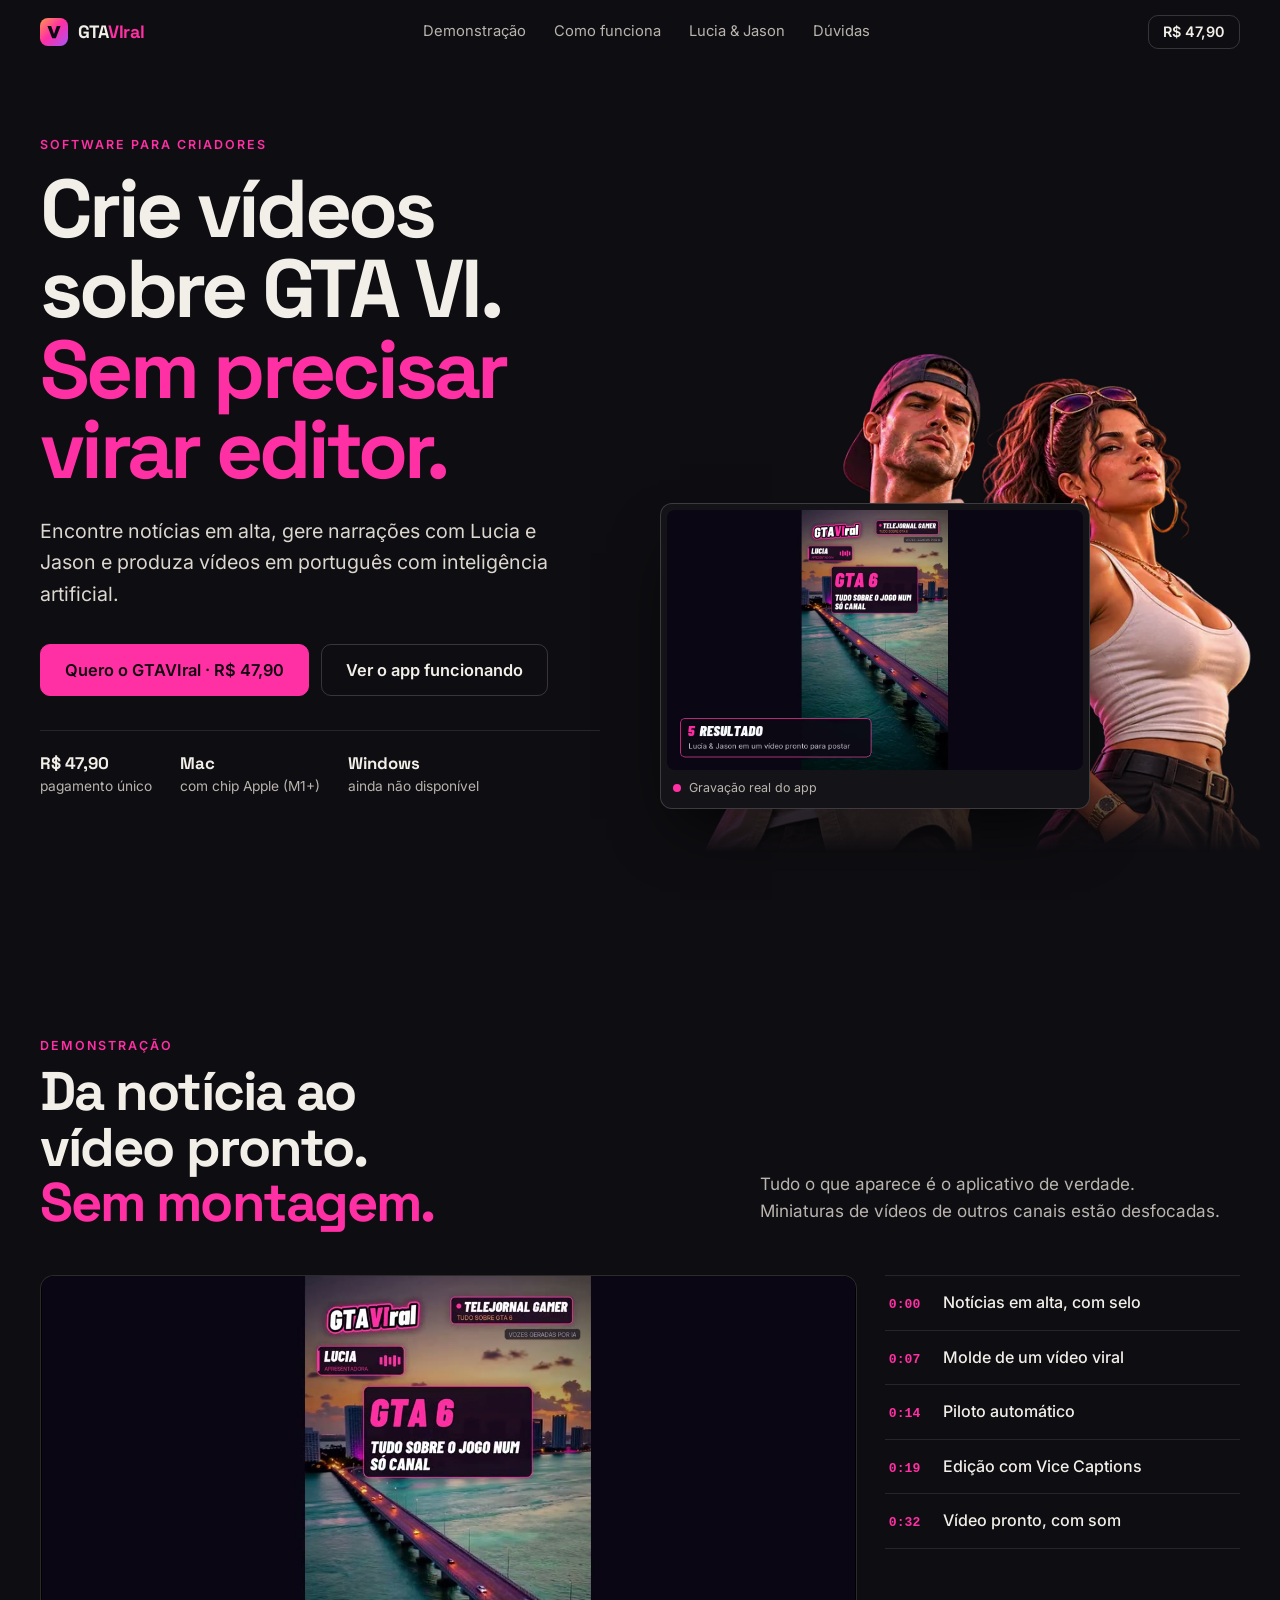
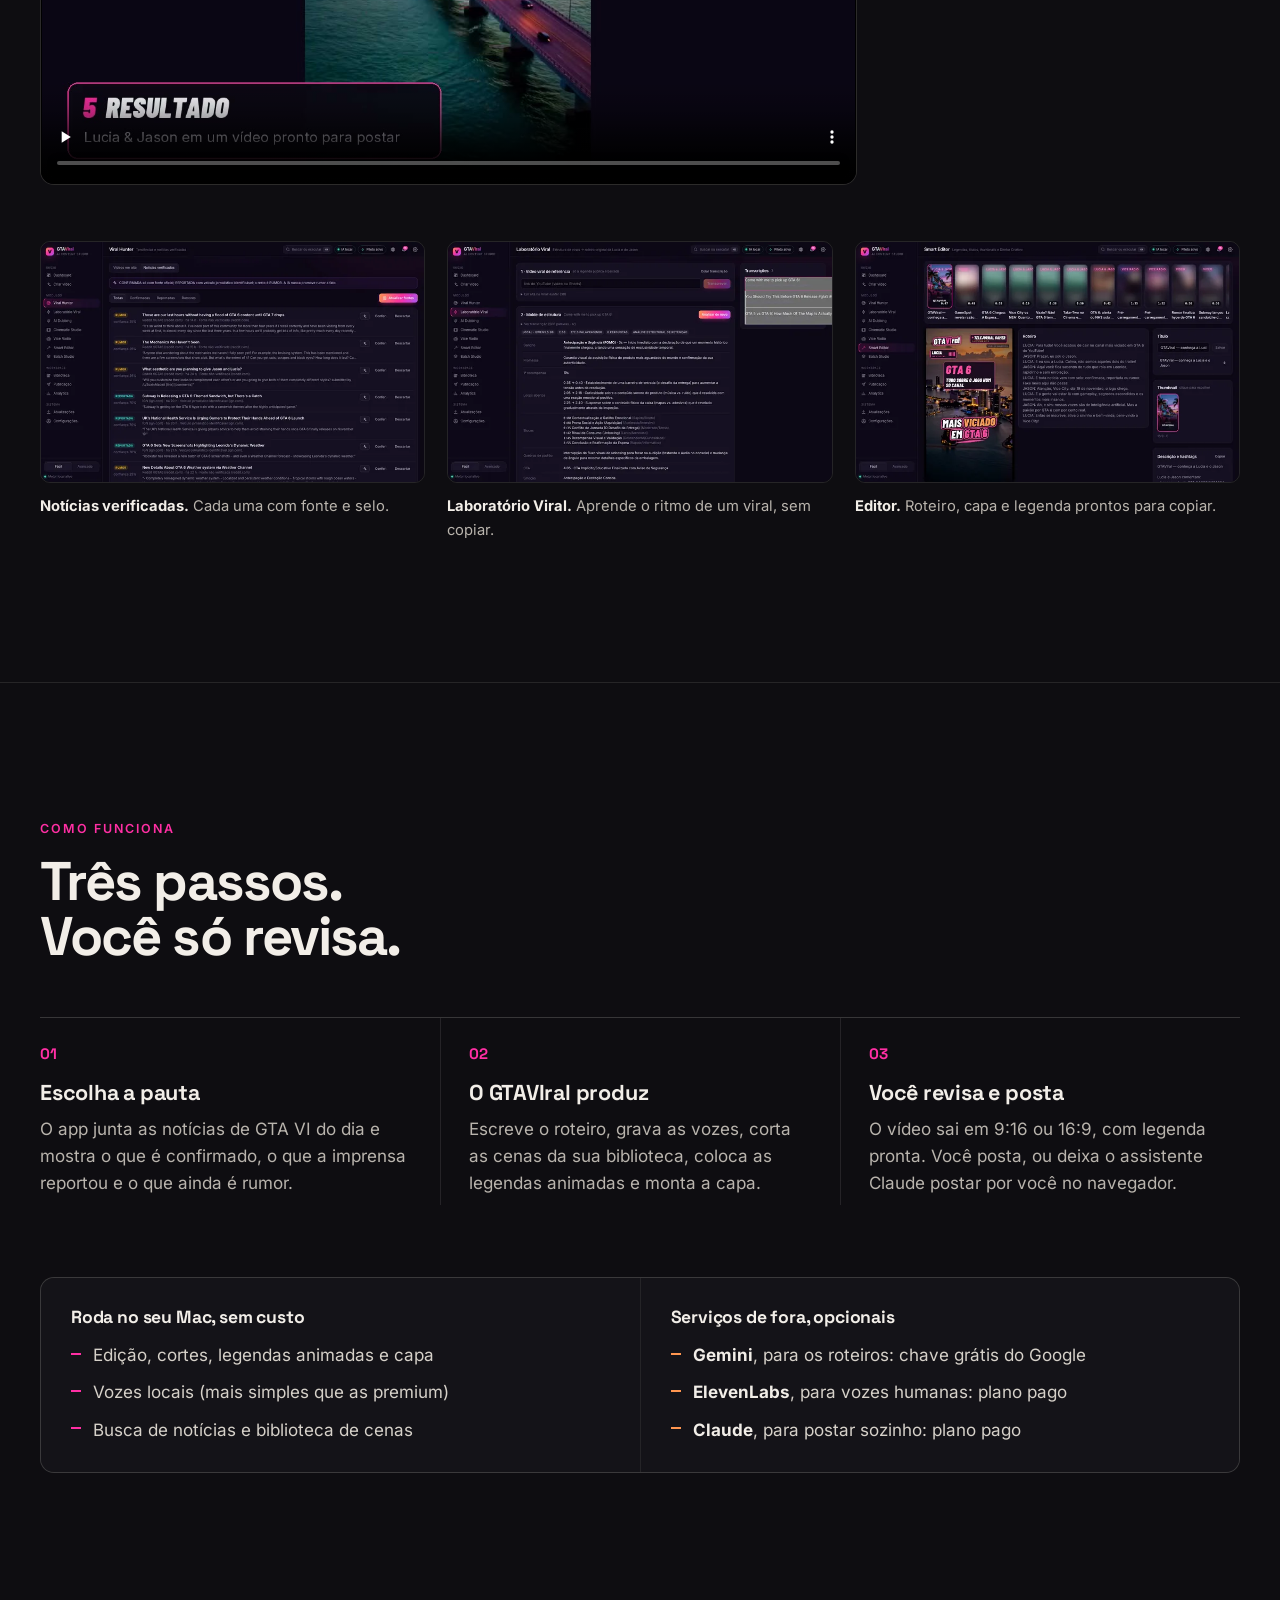
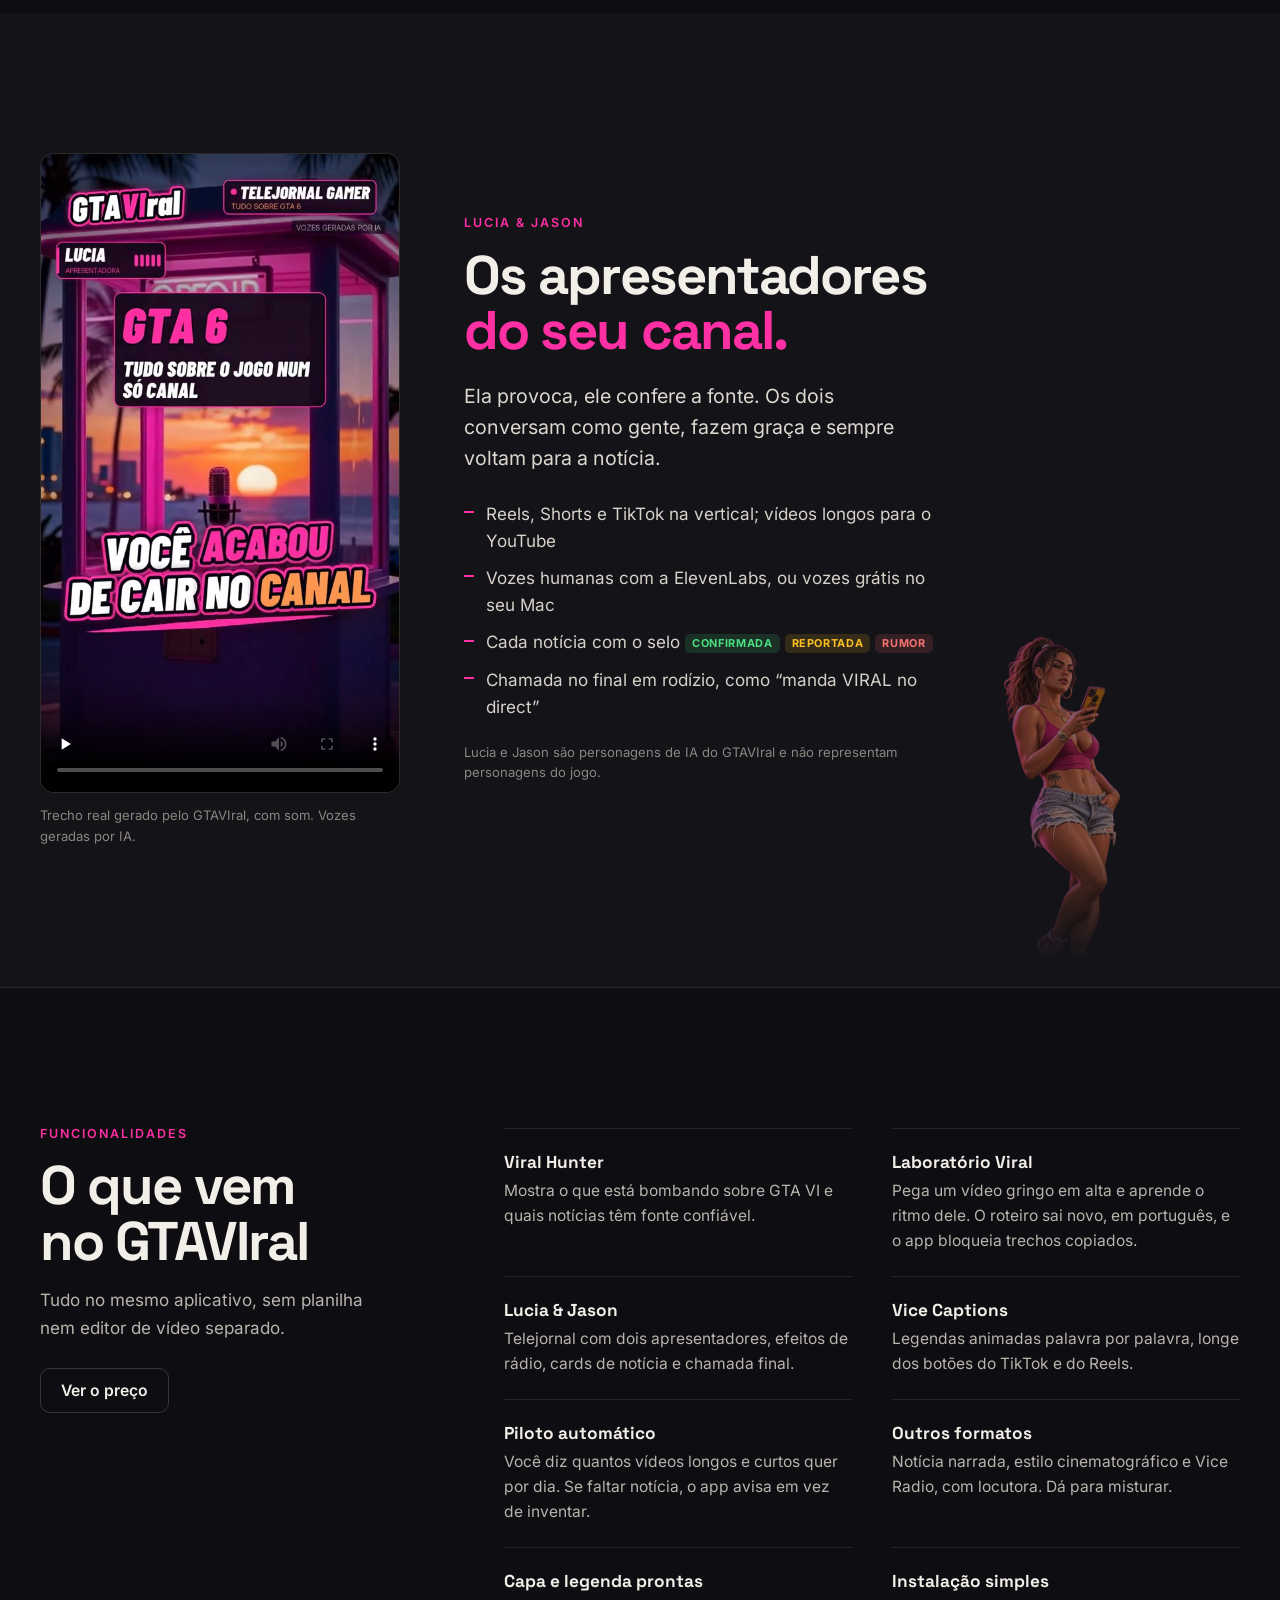
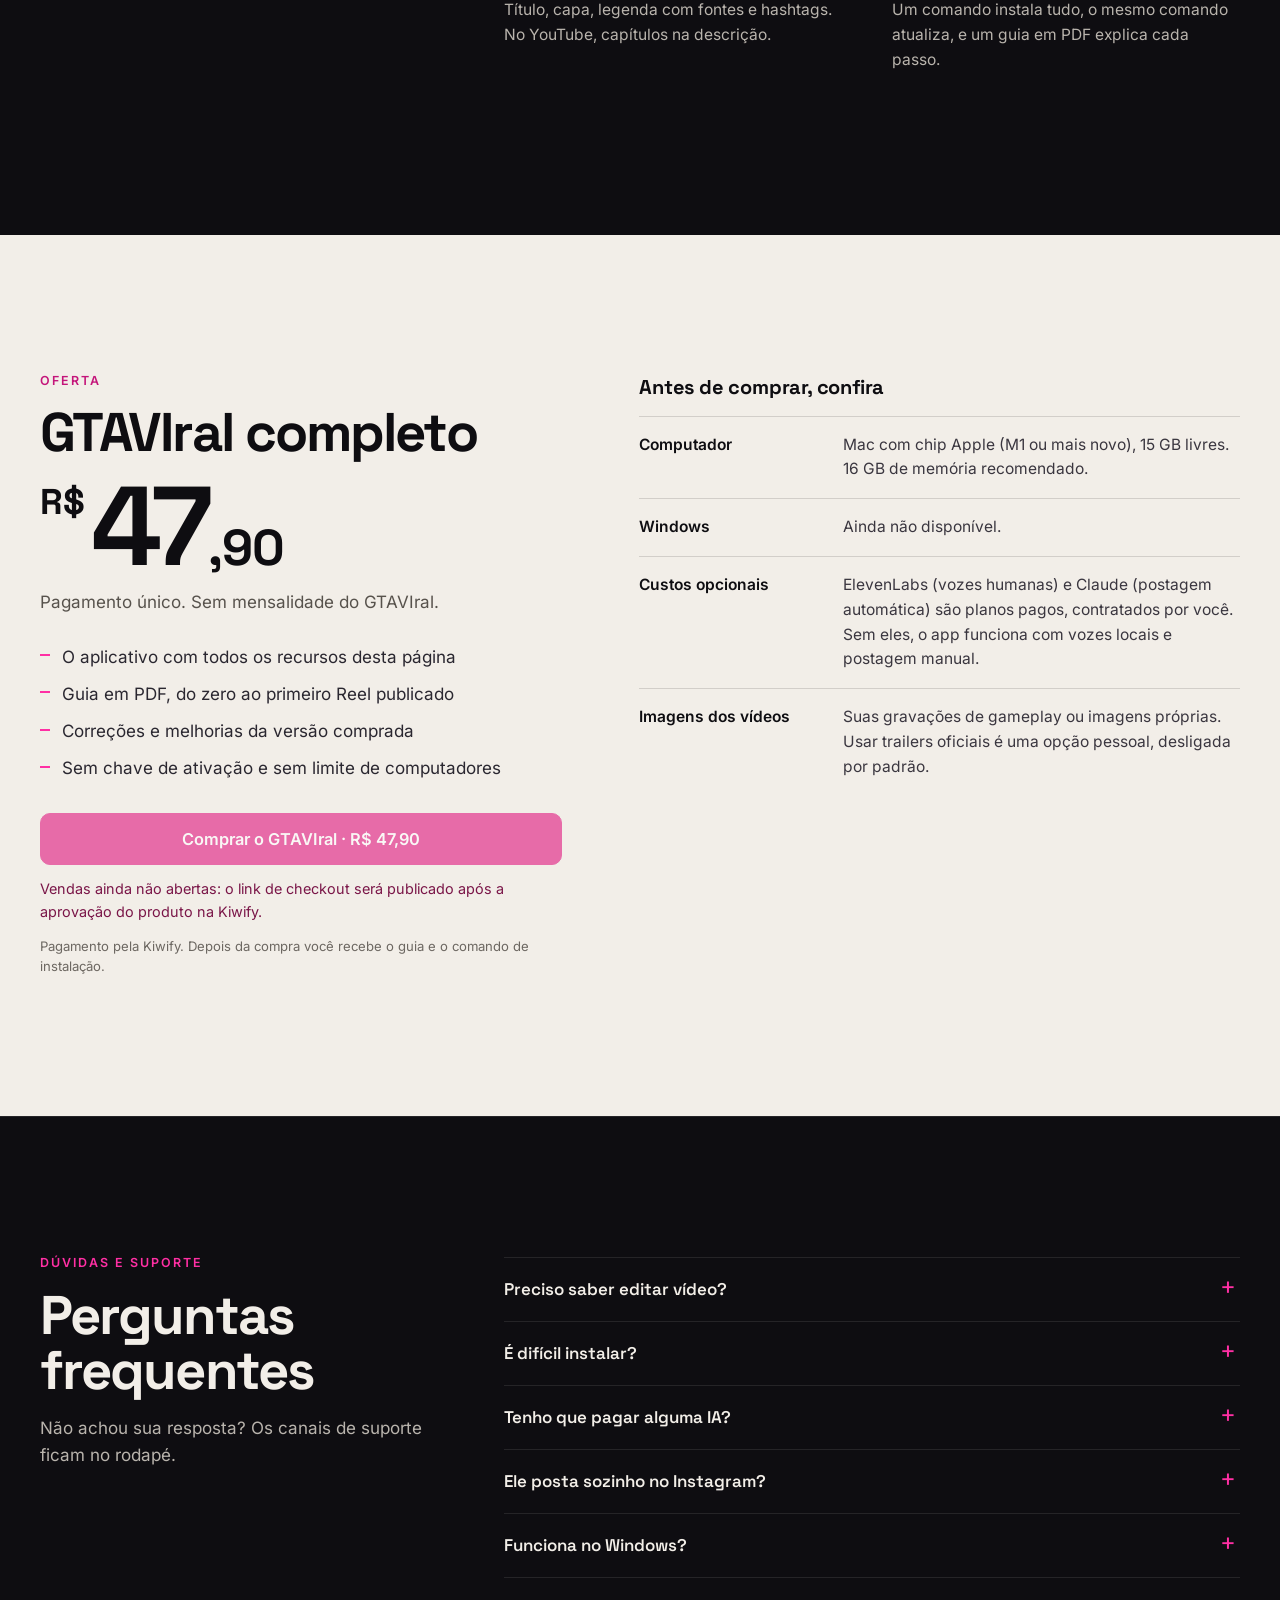
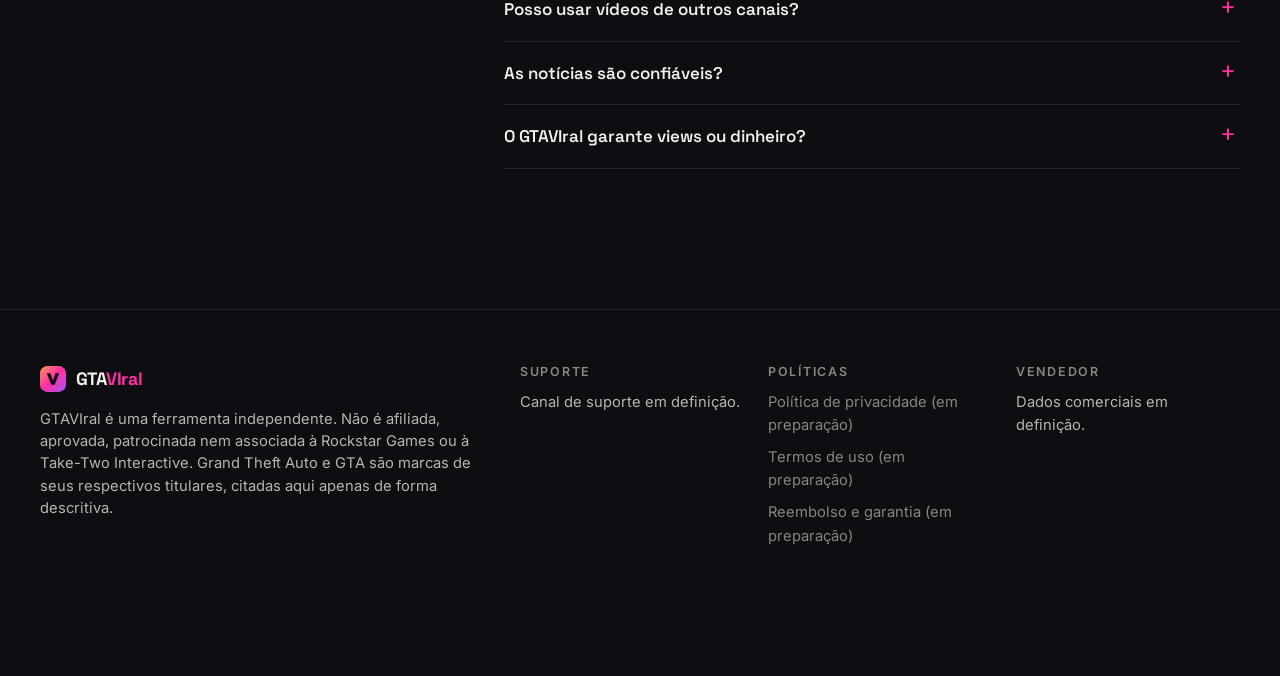
==== commit 5b26e24f: "Atualiza landing (2026-11-17 16:56)" ====
--- a/index.html
+++ b/index.html
@@ -3,16 +3,17 @@
 <head>
   <meta charset="UTF-8" />
   <meta name="viewport" content="width=device-width, initial-scale=1, viewport-fit=cover" />
-  <title>GTAVIral — Vídeos sobre GTA VI com IA | R$ 47,90 pagamento único</title>
-  <meta name="description" content="Software para Mac e Windows que encontra tendências de GTA VI e cria roteiros, narrações e vídeos com IA local. Pagamento único de R$ 47,90." />
-  <meta name="theme-color" content="#0B0715" />
+  <title>GTAVIral — Crie vídeos sobre GTA VI sem virar editor | R$ 47,90</title>
+  <meta name="description" content="Encontre notícias de GTA VI em alta e produza vídeos em português com a Lucia e o Jason, apresentadores de IA. Para Mac com chip Apple. Pagamento único de R$ 47,90." />
+  <meta name="theme-color" content="#0E0D11" />
   <link rel="icon" type="image/svg+xml" href="./favicon.svg" />
-  <link rel="preload" as="image" href="./media/hero-poster.webp" type="image/webp" fetchpriority="high" />
+  <link rel="preload" as="image" href="./media/duo-640.webp" type="image/webp" fetchpriority="high" media="(max-width: 860px)" />
+  <link rel="preload" as="image" href="./media/duo.webp" type="image/webp" fetchpriority="high" media="(min-width: 861px)" />
   <link rel="canonical" href="https://dayvth.github.io/gtaviral-site" />
   <meta property="og:type" content="website" />
   <meta property="og:locale" content="pt_BR" />
-  <meta property="og:title" content="GTAVIral — AI Content Studio" />
-  <meta property="og:description" content="Transforme tendências de GTA VI em vídeos com IA. Pagamento único de R$ 47,90." />
+  <meta property="og:title" content="GTAVIral — crie vídeos sobre GTA VI sem virar editor" />
+  <meta property="og:description" content="Notícias em alta, roteiro, vozes da Lucia e do Jason, edição e legendas automáticas. Pagamento único de R$ 47,90." />
   <meta property="og:url" content="https://dayvth.github.io/gtaviral-site" />
   <meta property="og:image" content="https://dayvth.github.io/gtaviral-site/og.jpg" />
   <meta name="twitter:card" content="summary_large_image" />
@@ -22,13 +23,13 @@
     "@type": "SoftwareApplication",
     "name": "GTAVIral",
     "applicationCategory": "MultimediaApplication",
-    "operatingSystem": "macOS (Apple Silicon), Windows 10/11 64-bit",
-    "description": "Estúdio de IA para pesquisar tendências de GTA VI e produzir vídeos verticais em português.",
+    "operatingSystem": "macOS (Apple Silicon)",
+    "description": "Aplicativo para encontrar notícias de GTA VI em alta e produzir vídeos em português com apresentadores de IA.",
     "offers": { "@type": "Offer", "price": "47.90", "priceCurrency": "BRL" }
   }
   </script>
-  <script type="module" crossorigin src="./assets/index-B3cElZez.js"></script>
-  <link rel="stylesheet" crossorigin href="./assets/style-okPKx6k5.css">
+  <script type="module" crossorigin src="./assets/index-BHJaYbOw.js"></script>
+  <link rel="stylesheet" crossorigin href="./assets/style-BzAsOnlY.css">
   <meta name="robots" content="noindex, nofollow" />
 </head>
 <body>
@@ -36,294 +37,219 @@
 
   <header class="topbar" data-topbar>
     <div class="wrap topbar-in">
-      <a class="logo" href="#topo" aria-label="GTAVIral — início">
-        <img src="./brand/gtaviral-mark.svg" alt="" width="28" height="28" />
-        <span class="logo-word">GTA<span>VIral</span></span>
-      </a>
+      <a class="logo" href="#topo" aria-label="GTAVIral, início"><img src="./brand/gtaviral-mark.svg" alt="" width="28" height="28" /><span class="logo-word">GTA<span>VIral</span></span></a>
       <nav class="topnav" aria-label="Seções">
+        <a href="#demonstracao">Demonstração</a>
         <a href="#como-funciona">Como funciona</a>
         <a href="#lucia-jason">Lucia &amp; Jason</a>
-        <a href="#funcionalidades">Módulos</a>
         <a href="#faq">Dúvidas</a>
       </nav>
-      <a class="btn btn-primary btn-sm" href="#oferta" data-cta="header">R$ 47,90</a>
+      <a class="btn btn-sm" href="#oferta" data-cta="header">R$ 47,90</a>
     </div>
   </header>
 
   <main id="conteudo">
-    <!-- 01 HERO -->
+    <!-- 1 · HERO -->
     <section class="hero" id="topo" aria-labelledby="hero-title">
-      <div class="hero-media" data-slot="hero" aria-hidden="true"><div class="hero-fallback"></div></div>
-      <div class="hero-shade" aria-hidden="true"></div>
-      <div class="wrap hero-in">
-        <p class="eyebrow"><span class="dot-live"></span>AI Content Studio para Mac</p>
-        <h1 id="hero-title">Seu telejornal de GTA VI feito por <em>IA</em>, no piloto automático.</h1>
-        <p class="lead">Lucia e Jason, apresentadores de IA, comentam as notícias em alta com roteiro, vozes, edição e legendas automáticas — em Reels, Shorts, TikTok e vídeos longos.</p>
-        <div class="hero-cta">
-          <a class="btn btn-primary btn-lg" href="#oferta" data-cta="hero">QUERO MEU GTAVIRAL — R$ 47,90</a>
-          <a class="btn btn-ghost btn-lg" href="#demonstracao" data-track="hero_ver_app">Ver o app funcionando</a>
-        </div>
-        <p class="hero-note">Pagamento único • Mac com chip Apple • Windows em breve</p>
-      </div>
-      <a class="scroll-hint" href="#como-funciona" aria-label="Rolar para a próxima seção"><span></span></a>
-    </section>
-
-    <!-- 02 COMO FUNCIONA -->
-    <section class="section" id="como-funciona" aria-labelledby="como-title">
+      <picture class="hero-bg" aria-hidden="true">
+        <source media="(max-width: 860px)" srcset="./media/vice-bg-960.webp" type="image/webp" />
+        <img src="./media/vice-bg.webp" alt="" width="1920" height="1081" decoding="async" />
+      </picture>
+      <div class="wrap hero-grid">
+        <div class="hero-copy">
+          <p class="kicker">Software para criadores</p>
+          <h1 id="hero-title">Crie vídeos sobre GTA&nbsp;VI. <em>Sem precisar virar editor.</em></h1>
+          <p class="lead">Encontre notícias em alta, gere narrações com Lucia e Jason e produza vídeos em português com inteligência artificial.</p>
+          <div class="hero-cta">
+            <a class="btn btn-primary btn-lg" href="#oferta" data-cta="hero">Quero o GTAVIral · R$ 47,90</a>
+            <a class="btn btn-ghost btn-lg" href="#demonstracao" data-track="hero_ver_demo">Ver o app funcionando</a>
+          </div>
+          <ul class="facts" aria-label="Condições">
+            <li><strong>R$ 47,90</strong><span>pagamento único</span></li>
+            <li><strong>Mac</strong><span>com chip Apple (M1+)</span></li>
+            <li><strong>Windows</strong><span>ainda não disponível</span></li>
+          </ul>
+        </div>
+        <div class="hero-visual">
+          <picture>
+            <source media="(max-width: 860px)" srcset="./media/duo-640.webp" type="image/webp" />
+            <img class="duo" src="./media/duo.webp" alt="Lucia e Jason, os apresentadores de IA do GTAVIral" width="1100" height="1005" fetchpriority="high" />
+          </picture>
+          <figure class="hero-demo">
+            <video src="./media/demo.mp4" poster="./media/demo-poster.jpg" muted autoplay loop playsinline preload="metadata" aria-label="Gravação real do aplicativo GTAVIral, sem som"></video>
+            <figcaption><span class="rec" aria-hidden="true"></span>Gravação real do app</figcaption>
+          </figure>
+        </div>
+      </div>
+    </section>
+
+    <!-- 2 · DEMONSTRAÇÃO -->
+    <section class="section" id="demonstracao" aria-labelledby="demo-title">
       <div class="wrap">
-        <p class="eyebrow"><span class="num">02</span>Como funciona</p>
-        <h2 id="como-title">Do assunto em alta ao vídeo pronto, em três etapas.</h2>
+        <div class="head-split">
+          <p class="kicker">Demonstração</p>
+          <h2 id="demo-title">Da notícia ao vídeo pronto. <span class="pink">Sem montagem.</span></h2>
+          <p class="muted">Tudo o que aparece é o aplicativo de verdade. Miniaturas de vídeos de outros canais estão desfocadas.</p>
+        </div>
+        <div class="demo">
+          <video class="demo-player" controls preload="none" poster="./media/demo-poster.jpg" data-demo>
+            <source src="./media/demo.mp4" type="video/mp4" />
+          </video>
+          <ol class="chapters" aria-label="Etapas do vídeo">
+            <li><button type="button" data-seek="0"><span>0:00</span>Notícias em alta, com selo</button></li>
+            <li><button type="button" data-seek="6.7"><span>0:07</span>Molde de um vídeo viral</button></li>
+            <li><button type="button" data-seek="13.9"><span>0:14</span>Piloto automático</button></li>
+            <li><button type="button" data-seek="18.5"><span>0:19</span>Edição com Vice Captions</button></li>
+            <li><button type="button" data-seek="31.6"><span>0:32</span>Vídeo pronto, com som</button></li>
+          </ol>
+        </div>
+        <div class="shots">
+          <figure>
+            <img src="./screens/app-noticias-1440.webp" srcset="./screens/app-noticias-720.webp 720w, ./screens/app-noticias-1440.webp 1440w" sizes="(min-width: 980px) 33vw, 100vw" alt="Viral Hunter com notícias de GTA VI marcadas como Confirmada, Reportada ou Rumor" width="1440" height="900" loading="lazy" />
+            <figcaption><strong>Notícias verificadas.</strong> Cada uma com fonte e selo.</figcaption>
+          </figure>
+          <figure>
+            <img src="./screens/app-laboratorio-1440.webp" srcset="./screens/app-laboratorio-720.webp 720w, ./screens/app-laboratorio-1440.webp 1440w" sizes="(min-width: 980px) 33vw, 100vw" alt="Laboratório Viral mostrando o molde de estrutura de um vídeo em alta" width="1440" height="900" loading="lazy" />
+            <figcaption><strong>Laboratório Viral.</strong> Aprende o ritmo de um viral, sem copiar.</figcaption>
+          </figure>
+          <figure>
+            <img src="./screens/app-editor-1440.webp" srcset="./screens/app-editor-720.webp 720w, ./screens/app-editor-1440.webp 1440w" sizes="(min-width: 980px) 33vw, 100vw" alt="Smart Editor com o vídeo pronto, roteiro, título e capa" width="1440" height="900" loading="lazy" />
+            <figcaption><strong>Editor.</strong> Roteiro, capa e legenda prontos para copiar.</figcaption>
+          </figure>
+        </div>
+      </div>
+    </section>
+
+    <!-- 3 · COMO FUNCIONA -->
+    <section class="section section-line" id="como-funciona" aria-labelledby="como-title">
+      <div class="wrap">
+        <p class="kicker">Como funciona</p>
+        <h2 id="como-title">Três passos. Você só revisa.</h2>
         <ol class="steps">
-          <li class="step reveal">
-            <span class="step-n">1</span>
-            <div class="step-ic" aria-hidden="true"><svg><use href="#i-radar"/></svg></div>
-            <h3>Encontrar tendências</h3>
-            <p>O Viral Hunter reúne vídeos e notícias internacionais sobre GTA VI e dá um Viral Score a cada assunto — separando métrica medida de estimativa.</p>
-          </li>
-          <li class="step reveal">
-            <span class="step-n">2</span>
-            <div class="step-ic" aria-hidden="true"><svg><use href="#i-wand"/></svg></div>
-            <h3>Produzir com IA</h3>
-            <p>Roteiro original em português, vozes da Lucia e do Jason, cortes de 2 a 3 segundos, Vice Captions, cards de notícia, título e capa.</p>
-          </li>
-          <li class="step reveal">
-            <span class="step-n">3</span>
-            <div class="step-ic" aria-hidden="true"><svg><use href="#i-send"/></svg></div>
-            <h3>Publicar</h3>
-            <p>O vídeo sai com capa e legenda prontas (selos, fontes e chamada final). Poste você mesmo ou deixe o Claude postar por você no navegador.</p>
-          </li>
+          <li><span class="n">01</span><div><h3>Escolha a pauta</h3><p>O app junta as notícias de GTA VI do dia e mostra o que é confirmado, o que a imprensa reportou e o que ainda é rumor.</p></div></li>
+          <li><span class="n">02</span><div><h3>O GTAVIral produz</h3><p>Escreve o roteiro, grava as vozes, corta as cenas da sua biblioteca, coloca as legendas animadas e monta a capa.</p></div></li>
+          <li><span class="n">03</span><div><h3>Você revisa e posta</h3><p>O vídeo sai em 9:16 ou 16:9, com legenda pronta. Você posta, ou deixa o assistente Claude postar por você no navegador.</p></div></li>
         </ol>
-      </div>
-    </section>
-
-    <!-- LUCIA & JASON -->
-    <section class="section section-alt" id="lucia-jason" aria-labelledby="lj-title">
-      <div class="wrap split">
+        <div class="split-info">
+          <div>
+            <h3>Roda no seu Mac, sem custo</h3>
+            <ul class="ticks">
+              <li>Edição, cortes, legendas animadas e capa</li>
+              <li>Vozes locais (mais simples que as premium)</li>
+              <li>Busca de notícias e biblioteca de cenas</li>
+            </ul>
+          </div>
+          <div>
+            <h3>Serviços de fora, opcionais</h3>
+            <ul class="ticks ticks-alt">
+              <li><strong>Gemini</strong>, para os roteiros: chave grátis do Google</li>
+              <li><strong>ElevenLabs</strong>, para vozes humanas: plano pago</li>
+              <li><strong>Claude</strong>, para postar sozinho: plano pago</li>
+            </ul>
+          </div>
+        </div>
+      </div>
+    </section>
+
+    <!-- 4 · LUCIA & JASON -->
+    <section class="section lj" id="lucia-jason" aria-labelledby="lj-title">
+      <div class="wrap lj-grid">
+        <figure class="lj-clip">
+          <video controls preload="none" poster="./media/lucia-jason-poster.jpg" playsinline>
+            <source src="./media/lucia-jason.mp4" type="video/mp4" />
+          </video>
+          <figcaption>Trecho real gerado pelo GTAVIral, com som. Vozes geradas por IA.</figcaption>
+        </figure>
+        <div class="lj-copy">
+          <p class="kicker">Lucia &amp; Jason</p>
+          <h2 id="lj-title">Os apresentadores <span class="pink">do seu canal.</span></h2>
+          <p class="lead">Ela provoca, ele confere a fonte. Os dois conversam como gente, fazem graça e sempre voltam para a notícia.</p>
+          <ul class="ticks">
+            <li>Reels, Shorts e TikTok na vertical; vídeos longos para o YouTube</li>
+            <li>Vozes humanas com a ElevenLabs, ou vozes grátis no seu Mac</li>
+            <li>Cada notícia com o selo <span class="tag t-conf">Confirmada</span> <span class="tag t-rep">Reportada</span> <span class="tag t-rum">Rumor</span></li>
+            <li>Chamada no final em rodízio, como “manda VIRAL no direct”</li>
+          </ul>
+          <p class="fine">Lucia e Jason são personagens de IA do GTAVIral e não representam personagens do jogo.</p>
+        </div>
+        <img class="lj-cut" src="./media/lucia.webp" alt="" width="560" height="818" loading="lazy" aria-hidden="true" />
+      </div>
+    </section>
+
+    <!-- 5 · FUNCIONALIDADES -->
+    <section class="section section-line" id="funcionalidades" aria-labelledby="mod-title">
+      <div class="wrap feat-grid">
         <div>
-          <p class="eyebrow"><span class="num">★</span>Lucia &amp; Jason</p>
-          <h2 id="lj-title">Dois apresentadores de IA que conversam como gente.</h2>
-          <p class="section-lead">Ela é provocadora, ele é o cético que checa tudo. Os dois brincam, flertam de leve e sempre voltam para a notícia — com gancho forte no começo e a chamada no final.</p>
-          <ul class="checks">
-            <li>Vídeos curtos (9:16) para Reels, Shorts e TikTok e longos (16:9, 8+ min) para o YouTube</li>
-            <li>Vozes humanas com ElevenLabs ou vozes grátis no seu computador</li>
-            <li>Cards com selo <span class="badge b-conf">Confirmada</span> <span class="badge b-rep">Reportada</span> <span class="badge b-rum">Rumor</span> e a fonte de cada notícia</li>
-            <li>10 chamadas finais em rodízio, como “manda VIRAL no direct”</li>
-          </ul>
-        </div>
-        <div class="chat reveal" aria-label="Exemplo de diálogo gerado pelo GTAVIral">
-          <div class="msg l"><b>LUCIA</b>O pré-download já tá liberado. Você ainda não baixou, Jason?</div>
-          <div class="msg j"><b>JASON</b>Calma! Antes eu confiro a fonte… <span class="badge b-conf">Confirmada</span> Rockstar Games.</div>
-          <div class="msg l"><b>LUCIA</b>E o rumor do mapa gigante?</div>
-          <div class="msg j"><b>JASON</b>Rumor é rumor. <span class="badge b-rum">Rumor</span> Até sair oficial, eu desconfio.</div>
-          <div class="msg l cta"><b>LUCIA</b>Ah, e um detalhe: a gente nem existe. 😉</div>
-          <p class="fine">Exemplo ilustrativo do formato. Vozes geradas por IA.</p>
-        </div>
-      </div>
-    </section>
-
-    <!-- LABORATÓRIO VIRAL -->
-    <section class="section" id="laboratorio" aria-labelledby="lab-title">
-      <div class="wrap">
-        <p class="eyebrow"><span class="num">★</span>Laboratório Viral</p>
-        <h2 id="lab-title">Aprenda com os virais gringos. Publique algo 100% seu.</h2>
-        <div class="bento">
-          <div class="tile tile-wide reveal"><h3>Estrutura, não cópia</h3><p>O app lê a transcrição de um vídeo em alta e extrai só a técnica: tipo de gancho, segundo da primeira recompensa, curiosidades em aberto, ritmo e chamada final.</p></div>
-          <div class="tile reveal"><h3>Trava de originalidade</h3><p>O roteirista nunca vê o texto original e o app bloqueia qualquer sequência de 5+ palavras iguais.</p></div>
-          <div class="tile reveal"><h3>Fatos com fonte</h3><p>Os fatos vêm só das notícias com selo — nunca do vídeo de referência.</p></div>
-          <div class="tile tile-wide reveal"><h3>Em português, com a sua dupla</h3><p>O resultado é um roteiro novo da Lucia e do Jason, revisável fala por fala antes de gravar.</p></div>
-        </div>
-      </div>
-    </section>
-
-    <!-- 03 DEMONSTRAÇÃO -->
-    <section class="section section-alt" id="demonstracao" aria-labelledby="demo-title">
-      <div class="wrap">
-        <p class="eyebrow"><span class="num">03</span>Demonstração real</p>
-        <h2 id="demo-title">O aplicativo de verdade, sem montagem.</h2>
-        <p class="section-lead">Capturas da versão em desenvolvimento com dados reais coletados das fontes públicas. Nenhuma tela foi desenhada ou gerada por IA.</p>
-        <div class="demo-video" data-demo-video hidden></div>
-        <div class="shots">
-          <figure class="shot shot-main reveal">
-            <a href="./screens/viral-hunter-1360.webp" target="_blank" rel="noopener" aria-label="Abrir captura em tamanho real"><img src="./screens/viral-hunter-1360.webp" srcset="./screens/viral-hunter-760.webp 760w, ./screens/viral-hunter-1360.webp 1360w" sizes="(min-width: 980px) 760px, 100vw" alt="Viral Hunter listando vídeos sobre GTA VI com Viral Score, métricas e assuntos em crescimento; miniaturas de terceiros desfocadas" loading="lazy" width="1360" height="860" /></a>
-            <figcaption>Viral Hunter: tendências com Viral Score. Miniaturas de terceiros desfocadas nesta captura.</figcaption>
-          </figure>
-          <figure class="shot reveal">
-            <a href="./screens/radar-1360.webp" target="_blank" rel="noopener" aria-label="Abrir captura em tamanho real"><img src="./screens/radar-1360.webp" srcset="./screens/radar-760.webp 760w, ./screens/radar-1360.webp 1360w" sizes="(min-width: 980px) 380px, 100vw" alt="Radar de notícias com selos CONFIRMADA, REPORTADA e RUMOR, fonte e trecho de cada notícia" loading="lazy" width="1360" height="860" /></a>
-            <figcaption>Radar: cada notícia com fonte e selo.</figcaption>
-          </figure>
-          <figure class="shot reveal">
-            <a href="./screens/dashboard-1360.webp" target="_blank" rel="noopener" aria-label="Abrir captura em tamanho real"><img src="./screens/dashboard-1360.webp" srcset="./screens/dashboard-760.webp 760w, ./screens/dashboard-1360.webp 1360w" sizes="(min-width: 980px) 380px, 100vw" alt="Dashboard com estado do piloto automático, fila de tarefas, uso do computador e notícias relevantes" loading="lazy" width="1360" height="860" /></a>
-            <figcaption>Dashboard: tudo em uma tela.</figcaption>
-          </figure>
-        </div>
-        <div class="cta-row reveal">
-          <a class="btn btn-primary" href="#oferta" data-cta="pos_demo">Quero criar meus vídeos — R$ 47,90</a>
-          <span class="fine">Pagamento único. Sem chave de ativação.</span>
-        </div>
-      </div>
-    </section>
-
-    <!-- 04 MÓDULOS -->
-    <section class="section" id="funcionalidades" aria-labelledby="mod-title">
-      <div class="wrap">
-        <p class="eyebrow"><span class="num">04</span>Oito módulos</p>
-        <h2 id="mod-title">Um estúdio completo, trabalhando junto.</h2>
-        <div class="modules">
-          <article class="module reveal"><svg class="ic" aria-hidden="true"><use href="#i-radar"/></svg><h3>Viral Hunter</h3><p>Radar de tendências com Viral Score de 0 a 100, assuntos em crescimento e ideias de vídeos brasileiros.</p></article>
-          <article class="module reveal"><svg class="ic" aria-hidden="true"><use href="#i-mic"/></svg><h3>Laboratório Viral</h3><p>Transforma a estrutura de virais gringos em roteiros originais em português, com trava de originalidade.</p></article>
-          <article class="module reveal"><svg class="ic" aria-hidden="true"><use href="#i-film"/></svg><h3>Lucia &amp; Jason</h3><p>Telejornal gamer com dois apresentadores de IA em conversa natural, efeitos de rádio, cards e crachás animados.</p></article>
-          <article class="module reveal"><svg class="ic" aria-hidden="true"><use href="#i-radio"/></svg><h3>Vice Radio</h3><p>Programa de rádio gamer com locutora de IA, vinhetas e trilha, comentando notícias com fonte.</p></article>
-          <article class="module reveal"><svg class="ic" aria-hidden="true"><use href="#i-wand"/></svg><h3>Smart Editor</h3><p>Legendas sincronizadas, headlines traduzidas, títulos, descrições, hashtags e thumbnails escolhidos pelo Diretor Criativo.</p></article>
-          <article class="module reveal"><svg class="ic" aria-hidden="true"><use href="#i-layers"/></svg><h3>Batch Studio</h3><p>Produção em lote com metas diárias, previsão de viabilidade e piloto automático com o computador ligado.</p></article>
-          <article class="module reveal"><svg class="ic" aria-hidden="true"><use href="#i-send"/></svg><h3>Cinematic Studio e AI Dubbing</h3><p>Cortes cinematográficos com o seu material e dublagem de vídeos autorizados para o português.</p></article>
-          <article class="module reveal"><svg class="ic" aria-hidden="true"><use href="#i-refresh"/></svg><h3>Instalação e atualizações</h3><p>Um comando instala tudo no Mac e o mesmo comando atualiza. Sem chave de licença e sem limite de computadores.</p></article>
-        </div>
-        <div class="cta-row reveal">
-          <a class="btn btn-primary" href="#oferta" data-cta="pos_modulos">Quero o estúdio completo — R$ 47,90</a>
-        </div>
-      </div>
-    </section>
-
-    <!-- 05 VICE RADIO -->
-    <section class="section radio" id="vice-radio" aria-labelledby="radio-title">
-      <div class="radio-bg" data-slot="vice-radio" aria-hidden="true"></div>
-      <div class="wrap radio-in">
+          <p class="kicker">Funcionalidades</p>
+          <h2 id="mod-title">O que vem no GTAVIral</h2>
+          <p class="muted">Tudo no mesmo aplicativo, sem planilha nem editor de vídeo separado.</p>
+          <a class="btn btn-ghost" href="#oferta" data-cta="pos_funcionalidades">Ver o preço</a>
+        </div>
+        <dl class="features">
+          <div><dt>Viral Hunter</dt><dd>Mostra o que está bombando sobre GTA VI e quais notícias têm fonte confiável.</dd></div>
+          <div><dt>Laboratório Viral</dt><dd>Pega um vídeo gringo em alta e aprende o ritmo dele. O roteiro sai novo, em português, e o app bloqueia trechos copiados.</dd></div>
+          <div><dt>Lucia &amp; Jason</dt><dd>Telejornal com dois apresentadores, efeitos de rádio, cards de notícia e chamada final.</dd></div>
+          <div><dt>Vice Captions</dt><dd>Legendas animadas palavra por palavra, longe dos botões do TikTok e do Reels.</dd></div>
+          <div><dt>Piloto automático</dt><dd>Você diz quantos vídeos longos e curtos quer por dia. Se faltar notícia, o app avisa em vez de inventar.</dd></div>
+          <div><dt>Outros formatos</dt><dd>Notícia narrada, estilo cinematográfico e Vice Radio, com locutora. Dá para misturar.</dd></div>
+          <div><dt>Capa e legenda prontas</dt><dd>Título, capa, legenda com fontes e hashtags. No YouTube, capítulos na descrição.</dd></div>
+          <div><dt>Instalação simples</dt><dd>Um comando instala tudo, o mesmo comando atualiza, e um guia em PDF explica cada passo.</dd></div>
+        </dl>
+      </div>
+    </section>
+
+    <!-- 6 · OFERTA -->
+    <section class="section offer" id="oferta" aria-labelledby="offer-title">
+      <div class="wrap offer-grid">
+        <div class="offer-copy">
+          <p class="kicker">Oferta</p>
+          <h2 id="offer-title">GTAVIral completo</h2>
+          <p class="price"><span class="cur">R$</span>47<span class="cents">,90</span></p>
+          <p class="muted">Pagamento único. Sem mensalidade do GTAVIral.</p>
+          <ul class="ticks">
+            <li>O aplicativo com todos os recursos desta página</li>
+            <li>Guia em PDF, do zero ao primeiro Reel publicado</li>
+            <li>Correções e melhorias da versão comprada</li>
+            <li>Sem chave de ativação e sem limite de computadores</li>
+          </ul>
+          <a class="btn btn-primary btn-lg btn-block" href="#oferta" data-cta="oferta" data-checkout>Comprar o GTAVIral · R$ 47,90</a>
+          <p class="checkout-status" data-checkout-status role="status"></p>
+          <p class="fine">Pagamento pela Kiwify. Depois da compra você recebe o guia e o comando de instalação.</p>
+        </div>
+        <div class="offer-side">
+          <h3>Antes de comprar, confira</h3>
+          <table class="req">
+            <tr><th scope="row">Computador</th><td>Mac com chip Apple (M1 ou mais novo), 15 GB livres. 16 GB de memória recomendado.</td></tr>
+            <tr><th scope="row">Windows</th><td>Ainda não disponível.</td></tr>
+            <tr><th scope="row">Custos opcionais</th><td>ElevenLabs (vozes humanas) e Claude (postagem automática) são planos pagos, contratados por você. Sem eles, o app funciona com vozes locais e postagem manual.</td></tr>
+            <tr><th scope="row">Imagens dos vídeos</th><td>Suas gravações de gameplay ou imagens próprias. Usar trailers oficiais é uma opção pessoal, desligada por padrão.</td></tr>
+          </table>
+        </div>
+      </div>
+    </section>
+
+    <!-- 7 · FAQ E SUPORTE -->
+    <section class="section section-line" id="faq" aria-labelledby="faq-title">
+      <div class="wrap faq-grid">
         <div>
-          <p class="eyebrow"><span class="num">05</span>Vice Radio</p>
-          <h2 id="radio-title">Notícias gamer com locutora de IA, no clima de rádio FM.</h2>
-          <p class="section-lead">Uma apresentadora brasileira com três personalidades comenta as novidades de GTA VI com vinheta, trilha e efeitos — enquanto cenas cinematográficas passam no vídeo.</p>
-          <ul class="checks">
-            <li>Cada notícia com selo: <span class="badge b-conf">Confirmada</span> <span class="badge b-rep">Reportada</span> <span class="badge b-rum">Rumor</span></li>
-            <li>A IA nunca apresenta rumor como fato confirmado.</li>
-            <li>Mesa de áudio automática: vinhetas, equalização de FM, ducking e crossfades.</li>
-            <li>Trilhas originais ou importadas por você — nada de músicas protegidas.</li>
-          </ul>
-        </div>
-        <div class="radio-card reveal" data-radio>
-          <div class="radio-top"><span class="onair">AO VIVO</span><span class="freq">VICE RADIO 104.7</span></div>
-          <div class="waves" aria-hidden="true">
-            <i></i><i></i><i></i><i></i><i></i><i></i><i></i><i></i><i></i><i></i><i></i><i></i><i></i><i></i><i></i><i></i><i></i><i></i><i></i><i></i>
-          </div>
-          <div class="radio-player" data-radio-player hidden>
-            <button class="play" type="button" aria-label="Ouvir trecho real do Vice Radio" data-radio-play><svg aria-hidden="true"><use href="#i-play"/></svg></button>
-            <div><strong>Ouça um trecho real</strong><span class="fine" data-radio-caption>Gerado pelo GTAVIral com IA local.</span></div>
-          </div>
-          <p class="fine" data-radio-empty>Amostra de áudio será publicada aqui com o primeiro episódio oficial.</p>
-        </div>
-      </div>
-    </section>
-
-    <!-- 06 PILOTO AUTOMÁTICO -->
-    <section class="section" id="piloto-automatico" aria-labelledby="auto-title">
-      <div class="wrap">
-        <p class="eyebrow"><span class="num">06</span>Piloto automático</p>
-        <h2 id="auto-title">Você define as metas. O GTAVIral planeja a produção.</h2>
-        <div class="bento">
-          <div class="tile tile-wide reveal"><h3>Longos e curtos por dia</h3><p>Escolha quantos vídeos longos (YouTube) e curtos (Reels, Shorts, TikTok) quer por dia e os formatos — Lucia &amp; Jason, notícias, cinematográfico, rádio ou tudo misturado.</p>
-            <div class="goal" aria-hidden="true"><span>mín.</span><div class="goal-bar"><i></i></div><span>máx.</span></div></div>
-          <div class="tile reveal"><h3>Planejamento inteligente</h3><p>Antes de começar, avalia hardware, notícias disponíveis, material autorizado e orçamento — e diz com franqueza quantos vídeos dá para fazer.</p></div>
-          <div class="tile reveal"><h3>Produção em lote</h3><p>Fila persistente que retoma trabalhos interrompidos, controla CPU e memória e tem pausa de emergência.</p></div>
-          <div class="tile reveal"><h3>Multicontas</h3><p>Calendário, estilo e limites por conta, com proteção contra postagens duplicadas.</p></div>
-          <div class="tile tile-wide reveal"><h3>Grátis ou premium</h3><p>Roteiros com o Gemini (chave grátis do Google) e vozes locais sem custo — ou vozes humanas da ElevenLabs com a sua chave. O app mostra quantos dias seus créditos aguentam e respeita um teto mensal.</p></div>
-        </div>
-      </div>
-    </section>
-
-    <!-- 07 MODO FÁCIL -->
-    <section class="section section-alt" id="iniciantes" aria-labelledby="ini-title">
-      <div class="wrap split">
-        <div>
-          <p class="eyebrow"><span class="num">07</span>Modo Fácil</p>
-          <h2 id="ini-title">Feito para quem nunca editou um vídeo.</h2>
-          <p class="section-lead">Instala com um comando, conecta as IAs com um passo a passo e cria o vídeo com um clique. Você recebe um guia em PDF explicando tudo, do zero até o primeiro Reel publicado.</p>
-          <a class="btn btn-primary" href="#oferta" data-cta="iniciantes">Quero começar</a>
-        </div>
-        <figure class="shot shot-tilt reveal">
-          <a href="./screens/inicio-1360.webp" target="_blank" rel="noopener" aria-label="Abrir captura em tamanho real"><img src="./screens/inicio-1360.webp" srcset="./screens/inicio-760.webp 760w, ./screens/inicio-1360.webp 1360w" sizes="(min-width: 920px) 600px, 100vw" alt="Tela inicial do GTAVIral no Modo Fácil com as ações principais" loading="lazy" width="1360" height="860" /></a>
-        </figure>
-      </div>
-    </section>
-
-    <!-- 08 COMPARAÇÃO -->
-    <section class="section" id="comparacao" aria-labelledby="cmp-title">
-      <div class="wrap">
-        <p class="eyebrow"><span class="num">08</span>Comparação</p>
-        <h2 id="cmp-title">O caminho tradicional e o caminho GTAVIral.</h2>
-        <div class="compare">
-          <div class="cmp-col">
-            <h3>Fluxo tradicional</h3>
-            <ol class="flow">
-              <li>Procurar assuntos em vários sites e redes</li>
-              <li>Conferir sozinho se é oficial ou boato</li>
-              <li>Escrever o roteiro e gravar a narração</li>
-              <li>Editar cortes, legendas e efeitos</li>
-              <li>Criar título e thumbnail</li>
-              <li>Exportar e postar em cada rede</li>
-            </ol>
-          </div>
-          <div class="cmp-col cmp-pro">
-            <h3>Fluxo GTAVIral</h3>
-            <ol class="flow">
-              <li>Tendências reunidas e pontuadas</li>
-              <li>Notícias classificadas com fonte e selo</li>
-              <li>Roteiro e narração gerados pela IA</li>
-              <li>Edição, legendas e efeitos automáticos</li>
-              <li>Título e thumbnail escolhidos pelo Diretor Criativo</li>
-              <li>Exportação e publicação conforme as plataformas</li>
-            </ol>
-          </div>
-        </div>
-        <p class="fine">A economia de tempo depende do seu computador, do material e do tipo de vídeo; não divulgamos números que não foram medidos.</p>
-      </div>
-    </section>
-
-    <!-- 09 OFERTA -->
-    <section class="section offer" id="oferta" aria-labelledby="offer-title">
-      <div class="offer-bg" data-slot="offer" aria-hidden="true"></div>
-      <div class="wrap">
-        <div class="offer-card reveal">
-          <p class="eyebrow"><span class="num">09</span>Oferta</p>
-          <h2 id="offer-title">GTAVIral completo</h2>
-          <p class="price"><span class="price-cur">R$</span>47<span class="price-cents">,90</span></p>
-          <p class="price-note">Pagamento único · sem mensalidade obrigatória</p>
-          <ul class="checks">
-            <li>O estúdio completo: Lucia &amp; Jason, Laboratório Viral, Viral Hunter, Vice Radio, Smart Editor, piloto automático e mais</li>
-            <li>Instalação em 1 comando para Mac com chip Apple (Windows em breve)</li>
-            <li>Guia em PDF passo a passo, do zero ao primeiro Reel</li>
-            <li>IAs grátis (Gemini e vozes locais) ou premium com a sua chave (ElevenLabs)</li>
-            <li>Sem chave de ativação e sem limite de computadores</li>
-            <li>Correções e melhorias da versão adquirida incluídas</li>
-          </ul>
-          <a class="btn btn-primary btn-lg btn-block" href="#oferta" data-cta="oferta" data-checkout>QUERO MEU GTAVIRAL — R$ 47,90</a>
-          <p class="checkout-status" data-checkout-status role="status"></p>
-          <p class="fine">Pagamento processado pela Kiwify. Após a compra você recebe o guia em PDF com o comando de instalação.</p>
-        </div>
-      </div>
-    </section>
-
-    <!-- 10 FAQ -->
-    <section class="section section-alt" id="faq" aria-labelledby="faq-title">
-      <div class="wrap narrow">
-        <p class="eyebrow"><span class="num">10</span>Dúvidas frequentes</p>
-        <h2 id="faq-title">Perguntas frequentes</h2>
+          <p class="kicker">Dúvidas e suporte</p>
+          <h2 id="faq-title">Perguntas frequentes</h2>
+          <p class="muted">Não achou sua resposta? Os canais de suporte ficam no rodapé.</p>
+        </div>
         <div class="faq">
-          <details><summary>Funciona no meu computador?</summary><p>Mac com chip Apple (M1 ou mais novo), 15 GB livres; 16 GB de RAM é o recomendado. A versão para Windows está em preparação e será avisada aos compradores.</p></details>
-          <details><summary>É difícil instalar?</summary><p>Não. Você cola um comando no Terminal e ele instala tudo sozinho (motor, FFmpeg e app), conferindo a integridade de cada arquivo. O guia em PDF mostra cada passo.</p></details>
-          <details><summary>Funciona sem internet?</summary><p>A transcrição, a tradução, a narração e a edição rodam no seu computador. Para pesquisar tendências, ler notícias, baixar modelos e publicar, precisa de internet.</p></details>
-          <details><summary>Tenho que pagar alguma IA?</summary><p>Não é obrigatório. O roteiro usa o Gemini com a chave grátis do Google e as vozes podem ser locais, sem custo. Para vozes humanas iguais às dos nossos vídeos, conecte a ElevenLabs (plano pago, contratado por você). O app mostra os custos e respeita o teto mensal que você definir.</p></details>
-          <details><summary>Ele posta sozinho no Instagram?</summary><p>O vídeo sai pronto, com capa e legenda. Você pode postar manualmente ou deixar o Claude (assistente da Anthropic, plano pago) postar por você no Chrome. A resposta automática “manda VIRAL no direct” é configurada pelo próprio Instagram, de graça — o guia ensina.</p></details>
-          <details><summary>Posso usar vídeos de outros canais?</summary><p>Vídeos virais servem como referência de estrutura e de pauta — os roteiros são originais e o app bloqueia trechos copiados. Funções de uso pessoal (trailers oficiais como cenas e transcrição de vídeos públicos) vêm desligadas e, se ativadas, ficam sob a sua responsabilidade. Para dublar ou editar, use material próprio ou autorizado.</p></details>
-          <details><summary>As notícias são confiáveis?</summary><p>Cada notícia mostra a fonte, o link e um selo: Confirmada (fonte oficial), Reportada (veículo jornalístico identificável) ou Rumor. O app não transforma rumor em fato.</p></details>
-          <details><summary>O GTAVIral garante views ou dinheiro?</summary><p>Não. Ele ajuda a encontrar assuntos e produzir com mais facilidade, mas o desempenho depende do conteúdo, das plataformas e do público.</p></details>
-          <details><summary>Como recebo atualizações?</summary><p>Rodando o mesmo comando de instalação. Seus vídeos, chaves e configurações são mantidos. Correções e melhorias da versão adquirida estão incluídas.</p></details>
-          <details><summary>Tem chave de ativação ou limite de computadores?</summary><p>Não. Sem chave, sem login obrigatório e sem limite de instalações.</p></details>
-          <details><summary>Como falo com o suporte?</summary><p>O canal de suporte aparece no rodapé desta página e no guia de instalação que você recebe após a compra.</p></details>
+          <details><summary>Preciso saber editar vídeo?</summary><p>Não. Você escolhe a pauta e o formato; o app faz roteiro, vozes, cortes, legendas e capa. Você só revisa.</p></details>
+          <details><summary>É difícil instalar?</summary><p>Não. Você cola um comando no Terminal do Mac e ele instala tudo, conferindo cada arquivo. O guia em PDF mostra cada passo.</p></details>
+          <details><summary>Tenho que pagar alguma IA?</summary><p>Não é obrigatório. O roteiro usa o Gemini com a chave grátis do Google e as vozes podem ser locais. Para vozes humanas como as da demonstração, você contrata a ElevenLabs. O app mostra quanto você gastou e respeita um teto mensal.</p></details>
+          <details><summary>Ele posta sozinho no Instagram?</summary><p>O vídeo sai pronto, com capa e legenda. Você pode postar manualmente ou usar o assistente Claude (plano pago da Anthropic) para postar pelo navegador. A resposta automática “manda VIRAL no direct” é configurada no próprio Instagram, de graça.</p></details>
+          <details><summary>Funciona no Windows?</summary><p>Ainda não. Por enquanto, só Mac com chip Apple. Quem comprar será avisado quando a versão para Windows sair.</p></details>
+          <details><summary>Posso usar vídeos de outros canais?</summary><p>Vídeos virais servem de referência de estrutura e de pauta. O roteiro é sempre novo e o app bloqueia trechos copiados. Para cortes e dublagens, use material próprio ou autorizado.</p></details>
+          <details><summary>As notícias são confiáveis?</summary><p>Cada notícia mostra a fonte e um selo: Confirmada (fonte oficial), Reportada (imprensa) ou Rumor. O app não transforma rumor em fato.</p></details>
+          <details><summary>O GTAVIral garante views ou dinheiro?</summary><p>Não. Ele facilita a produção. O resultado depende do conteúdo, do público e das plataformas.</p></details>
         </div>
       </div>
     </section>
   </main>
 
-  <!-- 11 RODAPÉ -->
   <footer class="footer">
     <div class="wrap footer-in">
       <div>
@@ -345,7 +271,7 @@
     </div>
   </footer>
 
-  <a class="btn btn-primary sticky-cta" href="#oferta" data-cta="sticky_mobile">Quero meu GTAVIral · R$ 47,90</a>
+  <a class="btn btn-primary sticky-cta" href="#oferta" data-cta="sticky_mobile">Quero o GTAVIral · R$ 47,90</a>
 
   <div class="consent" data-consent hidden role="dialog" aria-label="Preferências de cookies">
     <p>Usamos cookies de medição para entender quais partes da página ajudam você a decidir. Você escolhe.</p>
@@ -355,20 +281,5 @@
     </div>
   </div>
 
-  <svg width="0" height="0" style="position:absolute" aria-hidden="true">
-    <defs>
-      <symbol id="i-radar" viewBox="0 0 24 24"><g fill="none" stroke="currentColor" stroke-width="1.7" stroke-linecap="round"><circle cx="12" cy="12" r="9"/><circle cx="12" cy="12" r="5"/><path d="M12 12l6-4"/><circle cx="12" cy="12" r="1.2" fill="currentColor"/></g></symbol>
-      <symbol id="i-mic" viewBox="0 0 24 24"><g fill="none" stroke="currentColor" stroke-width="1.7" stroke-linecap="round"><rect x="9" y="3" width="6" height="11" rx="3"/><path d="M5 11a7 7 0 0014 0M12 18v3"/></g></symbol>
-      <symbol id="i-film" viewBox="0 0 24 24"><g fill="none" stroke="currentColor" stroke-width="1.7" stroke-linecap="round"><rect x="3" y="4" width="18" height="16" rx="2"/><path d="M7 4v16M17 4v16M3 9h4M3 15h4M17 9h4M17 15h4"/></g></symbol>
-      <symbol id="i-radio" viewBox="0 0 24 24"><g fill="none" stroke="currentColor" stroke-width="1.7" stroke-linecap="round"><rect x="3" y="8" width="18" height="12" rx="2"/><path d="M7 8l10-5"/><circle cx="15.5" cy="14" r="2.5"/><path d="M6 12h4M6 16h4"/></g></symbol>
-      <symbol id="i-wand" viewBox="0 0 24 24"><g fill="none" stroke="currentColor" stroke-width="1.7" stroke-linecap="round"><path d="M4 20L16 8M14 4v2M18 8h2M17 5l1.5-1.5M20 11l-1.5-1.5"/></g></symbol>
-      <symbol id="i-layers" viewBox="0 0 24 24"><g fill="none" stroke="currentColor" stroke-width="1.7" stroke-linejoin="round"><path d="M12 3l9 5-9 5-9-5z"/><path d="M3 13l9 5 9-5"/></g></symbol>
-      <symbol id="i-send" viewBox="0 0 24 24"><g fill="none" stroke="currentColor" stroke-width="1.7" stroke-linejoin="round"><path d="M21 3L10 14M21 3l-7 18-4-7-7-4z"/></g></symbol>
-      <symbol id="i-refresh" viewBox="0 0 24 24"><g fill="none" stroke="currentColor" stroke-width="1.7" stroke-linecap="round"><path d="M20 11a8 8 0 00-14.6-4.5L4 8M4 13a8 8 0 0014.6 4.5L20 16"/><path d="M4 4v4h4M20 20v-4h-4"/></g></symbol>
-      <symbol id="i-play" viewBox="0 0 24 24"><path d="M8 5.5v13a1 1 0 001.5.86l10.4-6.5a1 1 0 000-1.72L9.5 4.64A1 1 0 008 5.5z" fill="currentColor"/></symbol>
-      <symbol id="i-pause" viewBox="0 0 24 24"><g fill="currentColor"><rect x="6" y="5" width="4" height="14" rx="1"/><rect x="14" y="5" width="4" height="14" rx="1"/></g></symbol>
-    </defs>
-  </svg>
-
 </body>
 </html>
--- a/assets/style-BzAsOnlY.css
+++ b/assets/style-BzAsOnlY.css
@@ -0,0 +1,2 @@
+@font-face{font-family:Space Grotesk Variable;font-style:normal;font-display:swap;font-weight:300 700;src:url(./space-grotesk-vietnamese-wght-normal-D0rl6rjA.woff2)format("woff2-variations");unicode-range:U+102-103,U+110-111,U+128-129,U+168-169,U+1A0-1A1,U+1AF-1B0,U+300-301,U+303-304,U+308-309,U+323,U+329,U+1EA0-1EF9,U+20AB}@font-face{font-family:Space Grotesk Variable;font-style:normal;font-display:swap;font-weight:300 700;src:url(./space-grotesk-latin-ext-wght-normal-D9tNdqV9.woff2)format("woff2-variations");unicode-range:U+100-2BA,U+2BD-2C5,U+2C7-2CC,U+2CE-2D7,U+2DD-2FF,U+304,U+308,U+329,U+1D00-1DBF,U+1E00-1E9F,U+1EF2-1EFF,U+2020,U+20A0-20AB,U+20AD-20C0,U+2113,U+2C60-2C7F,U+A720-A7FF}@font-face{font-family:Space Grotesk Variable;font-style:normal;font-display:swap;font-weight:300 700;src:url(./space-grotesk-latin-wght-normal-BhU9QXUp.woff2)format("woff2-variations");unicode-range:U+??,U+131,U+152-153,U+2BB-2BC,U+2C6,U+2DA,U+2DC,U+304,U+308,U+329,U+2000-206F,U+20AC,U+2122,U+2191,U+2193,U+2212,U+2215,U+FEFF,U+FFFD}@font-face{font-family:Inter Variable;font-style:normal;font-display:swap;font-weight:100 900;src:url(./inter-cyrillic-ext-wght-normal-BOeWTOD4.woff2)format("woff2-variations");unicode-range:U+460-52F,U+1C80-1C8A,U+20B4,U+2DE0-2DFF,U+A640-A69F,U+FE2E-FE2F}@font-face{font-family:Inter Variable;font-style:normal;font-display:swap;font-weight:100 900;src:url(./inter-cyrillic-wght-normal-DqGufNeO.woff2)format("woff2-variations");unicode-range:U+301,U+400-45F,U+490-491,U+4B0-4B1,U+2116}@font-face{font-family:Inter Variable;font-style:normal;font-display:swap;font-weight:100 900;src:url(./inter-greek-ext-wght-normal-DlzME5K_.woff2)format("woff2-variations");unicode-range:U+1F??}@font-face{font-family:Inter Variable;font-style:normal;font-display:swap;font-weight:100 900;src:url(./inter-greek-wght-normal-CkhJZR-_.woff2)format("woff2-variations");unicode-range:U+370-377,U+37A-37F,U+384-38A,U+38C,U+38E-3A1,U+3A3-3FF}@font-face{font-family:Inter Variable;font-style:normal;font-display:swap;font-weight:100 900;src:url(./inter-vietnamese-wght-normal-CBcvBZtf.woff2)format("woff2-variations");unicode-range:U+102-103,U+110-111,U+128-129,U+168-169,U+1A0-1A1,U+1AF-1B0,U+300-301,U+303-304,U+308-309,U+323,U+329,U+1EA0-1EF9,U+20AB}@font-face{font-family:Inter Variable;font-style:normal;font-display:swap;font-weight:100 900;src:url(./inter-latin-ext-wght-normal-DO1Apj_S.woff2)format("woff2-variations");unicode-range:U+100-2BA,U+2BD-2C5,U+2C7-2CC,U+2CE-2D7,U+2DD-2FF,U+304,U+308,U+329,U+1D00-1DBF,U+1E00-1E9F,U+1EF2-1EFF,U+2020,U+20A0-20AB,U+20AD-20C0,U+2113,U+2C60-2C7F,U+A720-A7FF}@font-face{font-family:Inter Variable;font-style:normal;font-display:swap;font-weight:100 900;src:url(./inter-latin-wght-normal-Dx4kXJAl.woff2)format("woff2-variations");unicode-range:U+??,U+131,U+152-153,U+2BB-2BC,U+2C6,U+2DA,U+2DC,U+304,U+308,U+329,U+2000-206F,U+20AC,U+2122,U+2191,U+2193,U+2212,U+2215,U+FEFF,U+FFFD}:root{--ink:#0e0d11;--ink-2:#141318;--ink-3:#1c1a21;--line:#f2eee81a;--line-2:#f2eee82e;--paper:#f2eee8;--paper-2:#b9b4ad;--paper-3:#8a857f;--pink:#ff2fa4;--pink-ink:#ff5cb8;--orange:#ff9650;--green:#4ade80;--amber:#fbbf24;--red:#f87171;--display:"Space Grotesk Variable", "Space Grotesk", -apple-system, BlinkMacSystemFont, "Segoe UI", sans-serif;--body:"Inter Variable", "Inter", -apple-system, BlinkMacSystemFont, "Segoe UI", sans-serif;--gutter:clamp(16px, 4vw, 40px);--radius:14px;--lightningcss-light: ;--lightningcss-dark:initial;color-scheme:dark}*,:before,:after{box-sizing:border-box}[hidden]{display:none!important}html{scroll-behavior:smooth;-webkit-text-size-adjust:100%;scroll-padding-top:72px}body{background:var(--ink);color:var(--paper);font:17px/1.6 var(--body);-webkit-font-smoothing:antialiased;margin:0;overflow-x:hidden}img,video{max-width:100%;display:block}a{color:inherit}p,figure,dl,dd{margin:0}h1,h2,h3{font-family:var(--display);text-wrap:balance;margin:0;font-weight:700}h1{letter-spacing:-.045em;font-size:clamp(2.6rem,6.4vw,5.2rem);line-height:.98}h1 em{color:var(--pink);font-style:normal;display:block}h2{letter-spacing:-.035em;font-size:clamp(2rem,4.4vw,3.4rem);line-height:1.02}h3{letter-spacing:-.01em;font-size:1.1rem;line-height:1.25}.pink{color:var(--pink)}.muted{color:var(--paper-2)}.fine{color:var(--paper-3);font-size:.82rem;line-height:1.5}.lead{color:#dcd7cf;max-width:46ch;font-size:clamp(1.05rem,1.6vw,1.22rem)}.kicker{font:600 .78rem/1 var(--body);letter-spacing:.16em;text-transform:uppercase;color:var(--pink);margin-bottom:18px}::selection{background:#ff2fa459}:focus-visible{outline:2px solid var(--pink);outline-offset:3px;border-radius:6px}.skip{z-index:100;background:var(--paper);color:var(--ink);border-radius:10px;padding:10px 14px;font-weight:700;position:absolute;top:-60px;left:12px}.skip:focus{top:12px}.wrap{width:min(1220px, 100% - 2 * var(--gutter));margin-inline-start:auto;margin-inline-end:auto}.btn{font:600 .98rem/1 var(--body);border:1px solid var(--line-2);color:var(--paper);cursor:pointer;background:0 0;border-radius:10px;justify-content:center;align-items:center;gap:8px;padding:14px 20px;text-decoration:none;transition:background-color .16s,border-color .16s,transform .16s;display:inline-flex}.btn:hover{border-color:var(--paper-2)}.btn:active{transform:translateY(1px)}.btn-primary{background:var(--pink);border-color:var(--pink);color:#120710}.btn-primary:hover{background:var(--pink-ink);border-color:var(--pink-ink)}.btn-ghost{background:0 0}.btn-sm{padding:9px 14px;font-size:.9rem}.btn-lg{padding:17px 24px;font-size:1.02rem}.btn-block{width:100%}.btn[aria-disabled=true]{opacity:.55;cursor:not-allowed}.linklike{color:inherit;font:inherit;cursor:pointer;background:0 0;border:0;padding:0;text-decoration:underline}.topbar{z-index:50;border-bottom:1px solid #0000;transition:background-color .2s,border-color .2s;position:fixed;top:0;bottom:auto;left:0;right:0}.topbar.scrolled{border-bottom-color:var(--line);background:#0e0d11f0}.topbar-in{justify-content:space-between;align-items:center;gap:20px;height:64px;display:flex}.logo{align-items:center;gap:10px;text-decoration:none;display:inline-flex}.logo-word{font:700 1.12rem/1 var(--display);letter-spacing:-.02em}.logo-word span{color:var(--pink)}.topnav{color:var(--paper-2);gap:28px;font-size:.92rem;display:flex}.topnav a{text-decoration:none}.topnav a:hover{color:var(--paper)}.hero{isolation:isolate;align-items:center;min-height:100svh;padding:112px 0 64px;display:flex;position:relative;overflow:hidden}.hero-bg{z-index:-2;position:absolute;top:0;bottom:0;left:0;right:0}.hero-bg img{object-fit:cover;object-position:70% 50%;opacity:.42;width:100%;height:100%}.hero:after{content:"";z-index:-1;background:linear-gradient(90deg, var(--ink) 18%, #0e0d11b8 52%, #0e0d1133 100%), linear-gradient(0deg, var(--ink) 0%, transparent 30%);position:absolute;top:0;bottom:0;left:0;right:0}.hero-grid{grid-template-columns:minmax(0,1.02fr) minmax(0,1fr);align-items:end;gap:clamp(24px,4vw,56px);display:grid}.hero-copy{padding-bottom:12px}.hero-copy h1{margin-bottom:26px}.hero-cta{flex-wrap:wrap;gap:12px;margin:34px 0;display:flex}.facts{border-top:1px solid var(--line);grid-template-columns:repeat(3,auto);justify-content:start;gap:8px 28px;max-width:560px;margin:0;padding:22px 0 0;list-style:none;display:grid}.facts li{color:var(--paper-2);gap:2px;font-size:.86rem;display:grid}.facts strong{font:700 1.05rem/1.2 var(--display);color:var(--paper)}.hero-visual{min-height:560px;position:relative}.duo{z-index:0;width:min(118%,640px);height:auto;position:absolute;bottom:-64px;right:-4%;-webkit-mask-image:linear-gradient(#000 72%,#0000 96%);mask-image:linear-gradient(#000 72%,#0000 96%)}.hero-demo{z-index:1;background:var(--ink-2);border:1px solid var(--line-2);border-radius:12px;width:min(78%,430px);padding:6px;position:absolute;bottom:0;left:-2%;box-shadow:0 30px 60px -20px #000c}.hero-demo video{aspect-ratio:16/10;object-fit:cover;background:#000;border-radius:8px;width:100%}.hero-demo figcaption{color:var(--paper-2);align-items:center;gap:8px;padding:8px 6px 4px;font-size:.78rem;display:flex}.rec{background:var(--pink);border-radius:50%;width:8px;height:8px}.section{padding:clamp(80px,11vw,140px) 0;position:relative}.section-line{border-top:1px solid var(--line)}.head-split{grid-template-columns:minmax(0,1.4fr) minmax(0,1fr);align-items:end;gap:12px 48px;margin-bottom:44px;display:grid}.head-split .kicker{grid-column:1/-1;margin-bottom:0}.head-split h2{max-width:16ch}.head-split .muted{max-width:42ch;padding-bottom:6px}.demo{grid-template-columns:minmax(0,2.3fr) minmax(0,1fr);align-items:start;gap:28px;display:grid}.demo-player{aspect-ratio:16/10;border-radius:var(--radius);border:1px solid var(--line-2);object-fit:contain;background:#000;width:100%}.chapters{border-top:1px solid var(--line);margin:0;padding:0;list-style:none}.chapters li{border-bottom:1px solid var(--line)}.chapters button{width:100%;color:var(--paper);font:500 1rem/1.35 var(--body);text-align:left;cursor:pointer;background:0 0;border:0;align-items:baseline;gap:16px;padding:16px 4px;transition:color .15s;display:flex}.chapters button span{color:var(--pink);min-width:38px;font:600 .82rem/1 ui-monospace,SF Mono,Menlo,monospace}.chapters button:hover{color:var(--pink-ink)}.chapters button.on{color:var(--pink)}.shots{grid-template-columns:repeat(3,minmax(0,1fr));gap:22px;margin-top:56px;display:grid}.shots img{border:1px solid var(--line);border-radius:10px;width:100%;height:auto}.shots figcaption{color:var(--paper-2);margin-top:12px;font-size:.92rem}.shots figcaption strong{color:var(--paper)}#como-funciona h2{max-width:14ch;margin-bottom:52px}.steps{border-top:1px solid var(--line-2);grid-template-columns:repeat(3,minmax(0,1fr));gap:0;margin:0;padding:0;list-style:none;display:grid}.steps li{gap:18px;padding:28px 28px 8px 0;display:grid}.steps li+li{border-left:1px solid var(--line);padding-left:28px}.steps .n{font:700 .95rem/1 var(--display);color:var(--pink)}.steps h3{margin-bottom:10px;font-size:1.35rem}.steps p{color:var(--paper-2)}.split-info{background:var(--line);border:1px solid var(--line);border-radius:var(--radius);grid-template-columns:1fr 1fr;gap:1px;margin-top:72px;display:grid;overflow:hidden}.split-info>div{background:var(--ink-2);padding:28px 30px}.split-info h3{margin-bottom:14px}.ticks{gap:10px;margin:0;padding:0;list-style:none;display:grid}.ticks li{color:#d6d1c9;padding-left:22px;position:relative}.ticks li:before{content:"";background:var(--pink);width:10px;height:2px;position:absolute;top:.62em;left:0}.ticks-alt li:before{background:var(--orange)}.ticks strong{color:var(--paper)}.lj{background:var(--ink-2);overflow:hidden}.lj-grid{grid-template-columns:minmax(0,360px) minmax(0,1fr) minmax(0,240px);align-items:center;gap:clamp(32px,5vw,72px);display:grid;position:relative}.lj-clip video{aspect-ratio:9/16;object-fit:cover;border-radius:var(--radius);border:1px solid var(--line-2);background:#000;width:100%}.lj-clip figcaption{color:var(--paper-3);margin-top:12px;font-size:.82rem}.lj-copy{z-index:1;max-width:560px;position:relative}.lj-copy h2{margin-bottom:22px}.lj-copy .lead{margin-bottom:26px}.lj-copy .ticks{margin-bottom:22px}.lj-cut{opacity:.5;pointer-events:none;align-self:end;width:100%;height:auto;margin-bottom:-140px;-webkit-mask-image:linear-gradient(#000 60%,#0000 92%);mask-image:linear-gradient(#000 60%,#0000 92%)}.tag{font:700 .68rem/1 var(--body);letter-spacing:.06em;text-transform:uppercase;vertical-align:.12em;border-radius:5px;padding:4px 7px;display:inline-block}.t-conf{color:var(--green);background:#4ade8024}.t-rep{color:var(--amber);background:#fbbf2424}.t-rum{color:var(--red);background:#f8717124}.feat-grid{grid-template-columns:minmax(0,1fr) minmax(0,1.9fr);align-items:start;gap:clamp(32px,6vw,96px);display:grid}.feat-grid>div:first-child{position:sticky;top:100px}.feat-grid h2{margin-bottom:18px}.feat-grid .muted{max-width:32ch;margin-bottom:26px}.features{grid-template-columns:1fr 1fr;gap:0 40px;display:grid}.features>div{border-top:1px solid var(--line);padding:22px 0}.features dt{font:700 1.08rem/1.3 var(--display);margin-bottom:6px}.features dd{color:var(--paper-2);font-size:.97rem}.offer{background:var(--paper);color:var(--ink)}.offer .kicker{color:#c4157a}.offer .muted{color:#57524c}.offer .fine{color:#6c6761}.offer-grid{grid-template-columns:minmax(0,1fr) minmax(0,1.15fr);align-items:start;gap:clamp(32px,6vw,96px);display:grid}.offer-copy h2{margin-bottom:10px}.price{font:700 clamp(4.2rem, 10vw, 7rem)/1 var(--display);letter-spacing:-.05em;margin:6px 0}.price .cur{vertical-align:1.4em;letter-spacing:0;margin-right:6px;font-size:.32em}.price .cents{letter-spacing:-.02em;font-size:.45em}.offer-copy .ticks{margin:28px 0 30px}.offer-copy .ticks li{color:#2a2730}.offer .btn-primary{color:#fff;background:#e0157f;border-color:#e0157f}.offer .btn-primary:hover{background:#c4126e;border-color:#c4126e}.offer .btn[aria-disabled=true]{opacity:.6}.checkout-status{color:#7a1648;margin-top:12px;font-size:.9rem}.checkout-status:empty{display:none}.offer-copy .fine{margin-top:14px}.offer-side h3{margin-bottom:16px;font-size:1.25rem}.req{border-collapse:collapse;width:100%;font-size:.97rem}.req th,.req td{text-align:left;vertical-align:top;border-top:1px solid #0e0d1124;padding:16px 0}.req th{width:34%;padding-right:18px;font-weight:600}.req td{color:#3a363f}.faq-grid{grid-template-columns:minmax(0,1fr) minmax(0,1.9fr);align-items:start;gap:clamp(32px,6vw,96px);display:grid}.faq-grid h2{margin-bottom:16px}.faq details{border-top:1px solid var(--line)}.faq details:last-child{border-bottom:1px solid var(--line)}.faq summary{cursor:pointer;font:600 1.06rem/1.35 var(--display);padding:20px 36px 20px 0;list-style:none;position:relative}.faq summary::-webkit-details-marker{display:none}.faq summary:after{content:"+";font:400 1.5rem/1 var(--body);color:var(--pink);transition:transform .16s;position:absolute;top:16px;right:4px}.faq details[open] summary:after{transform:rotate(45deg)}.faq details p{color:var(--paper-2);padding:0 36px 22px 0}.footer{border-top:1px solid var(--line);background:var(--ink);padding:56px 0 120px}.footer-in{grid-template-columns:minmax(0,1.2fr) minmax(0,2fr);gap:48px;display:grid}.footer .logo{margin-bottom:16px}.footer-cols{grid-template-columns:repeat(3,minmax(0,1fr));gap:24px;display:grid}.footer h3{font:600 .78rem/1 var(--body);letter-spacing:.14em;text-transform:uppercase;color:var(--paper-3);margin-bottom:12px}.footer ul{color:var(--paper-2);gap:8px;margin:0;padding:0;font-size:.92rem;list-style:none;display:grid}.footer p{color:var(--paper-2);font-size:.92rem}.footer a[aria-disabled=true]{color:var(--paper-3);text-decoration:none}.sticky-cta{left:16px;right:16px;bottom:max(16px, env(safe-area-inset-bottom));z-index:40;display:none;position:fixed}.consent{z-index:60;background:var(--ink-3);border:1px solid var(--line-2);border-radius:var(--radius);gap:14px;max-width:520px;margin-inline-start:auto;margin-inline-end:auto;padding:18px;font-size:.92rem;display:grid;position:fixed;bottom:16px;left:16px;right:16px}.consent-actions{justify-content:flex-end;gap:10px;display:flex}.reveal{opacity:1}@media (max-width:1080px){.topnav{display:none}.lj-grid{grid-template-columns:minmax(0,340px) minmax(0,1fr)}.lj-cut{display:none}.duo{right:-10%}}@media (max-width:860px){body{font-size:16px}.hero{min-height:0;padding:96px 0 40px}.hero:after{background:linear-gradient(180deg, #0e0d118c 0%, var(--ink) 62%)}.hero-grid{grid-template-columns:1fr}.hero-visual{min-height:0;margin-top:8px;display:grid}.hero-visual picture{grid-area:1/1}.duo{width:100%;max-width:480px;margin:0 auto;position:relative;bottom:auto;right:auto}.hero-demo{grid-area:2/1;width:100%;margin-top:-26%;position:relative;bottom:auto;left:auto}.facts{grid-template-columns:1fr 1fr 1fr;gap:6px 14px}.facts li{font-size:.78rem}.facts strong{font-size:.95rem}.head-split,.demo,.feat-grid,.offer-grid,.faq-grid,.footer-in{grid-template-columns:1fr}.feat-grid>div:first-child{position:static}.shots{grid-template-columns:1fr;gap:30px}.steps{grid-template-columns:1fr}.steps li,.steps li+li{border-left:0;border-bottom:1px solid var(--line);padding:24px 0 20px}.split-info{grid-template-columns:1fr;margin-top:48px}.lj-grid{grid-template-columns:1fr}.lj-clip{width:100%;max-width:340px;margin-inline-start:auto;margin-inline-end:auto}.lj-cut{display:none}.features{grid-template-columns:1fr}.footer-cols{grid-template-columns:1fr 1fr}.sticky-cta{transition:transform .22s;display:inline-flex;transform:translateY(140%)}.sticky-cta.show{transform:none}}@media (max-width:420px){.hero-cta .btn{width:100%}.facts{grid-template-columns:1fr 1fr}.req th{width:40%}}@media (prefers-reduced-motion:reduce){html{scroll-behavior:auto}*,:before,:after{transition-duration:0s!important;animation-duration:0s!important}}
+/*$vite$:1*/
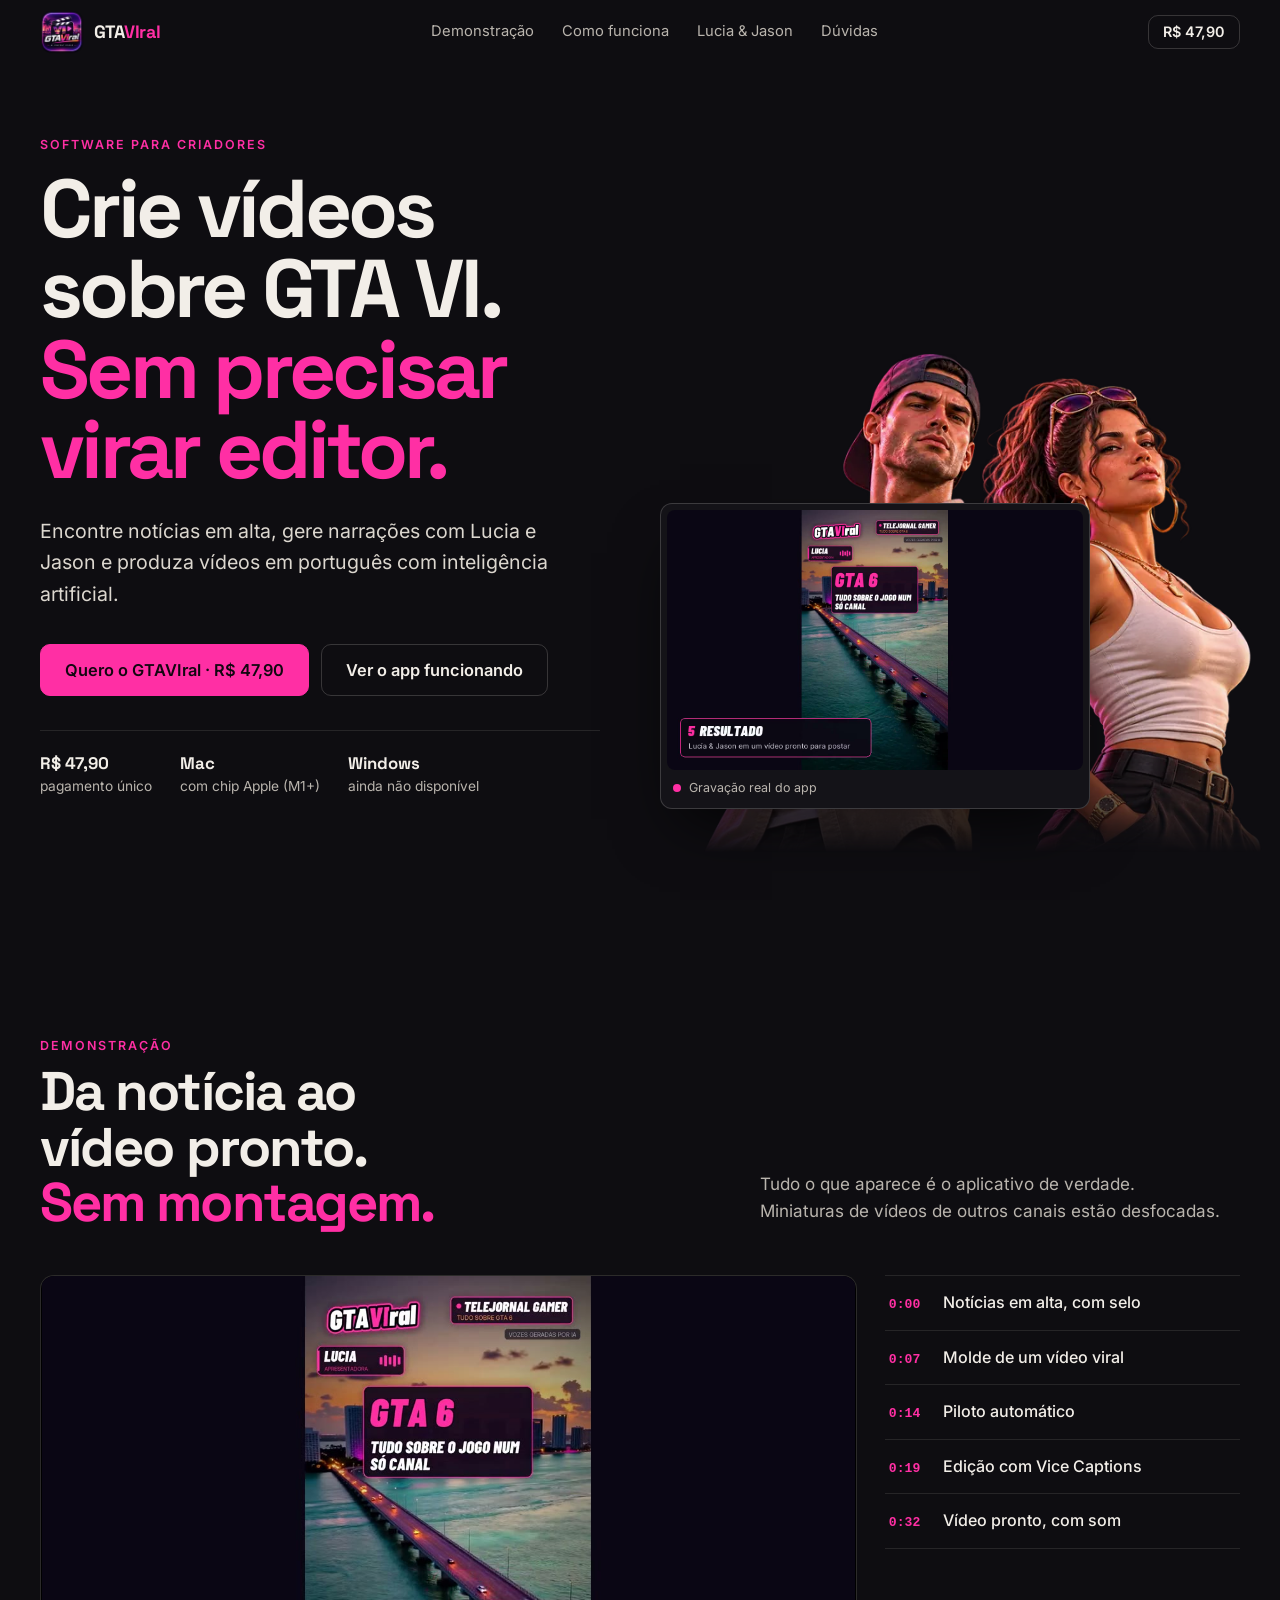
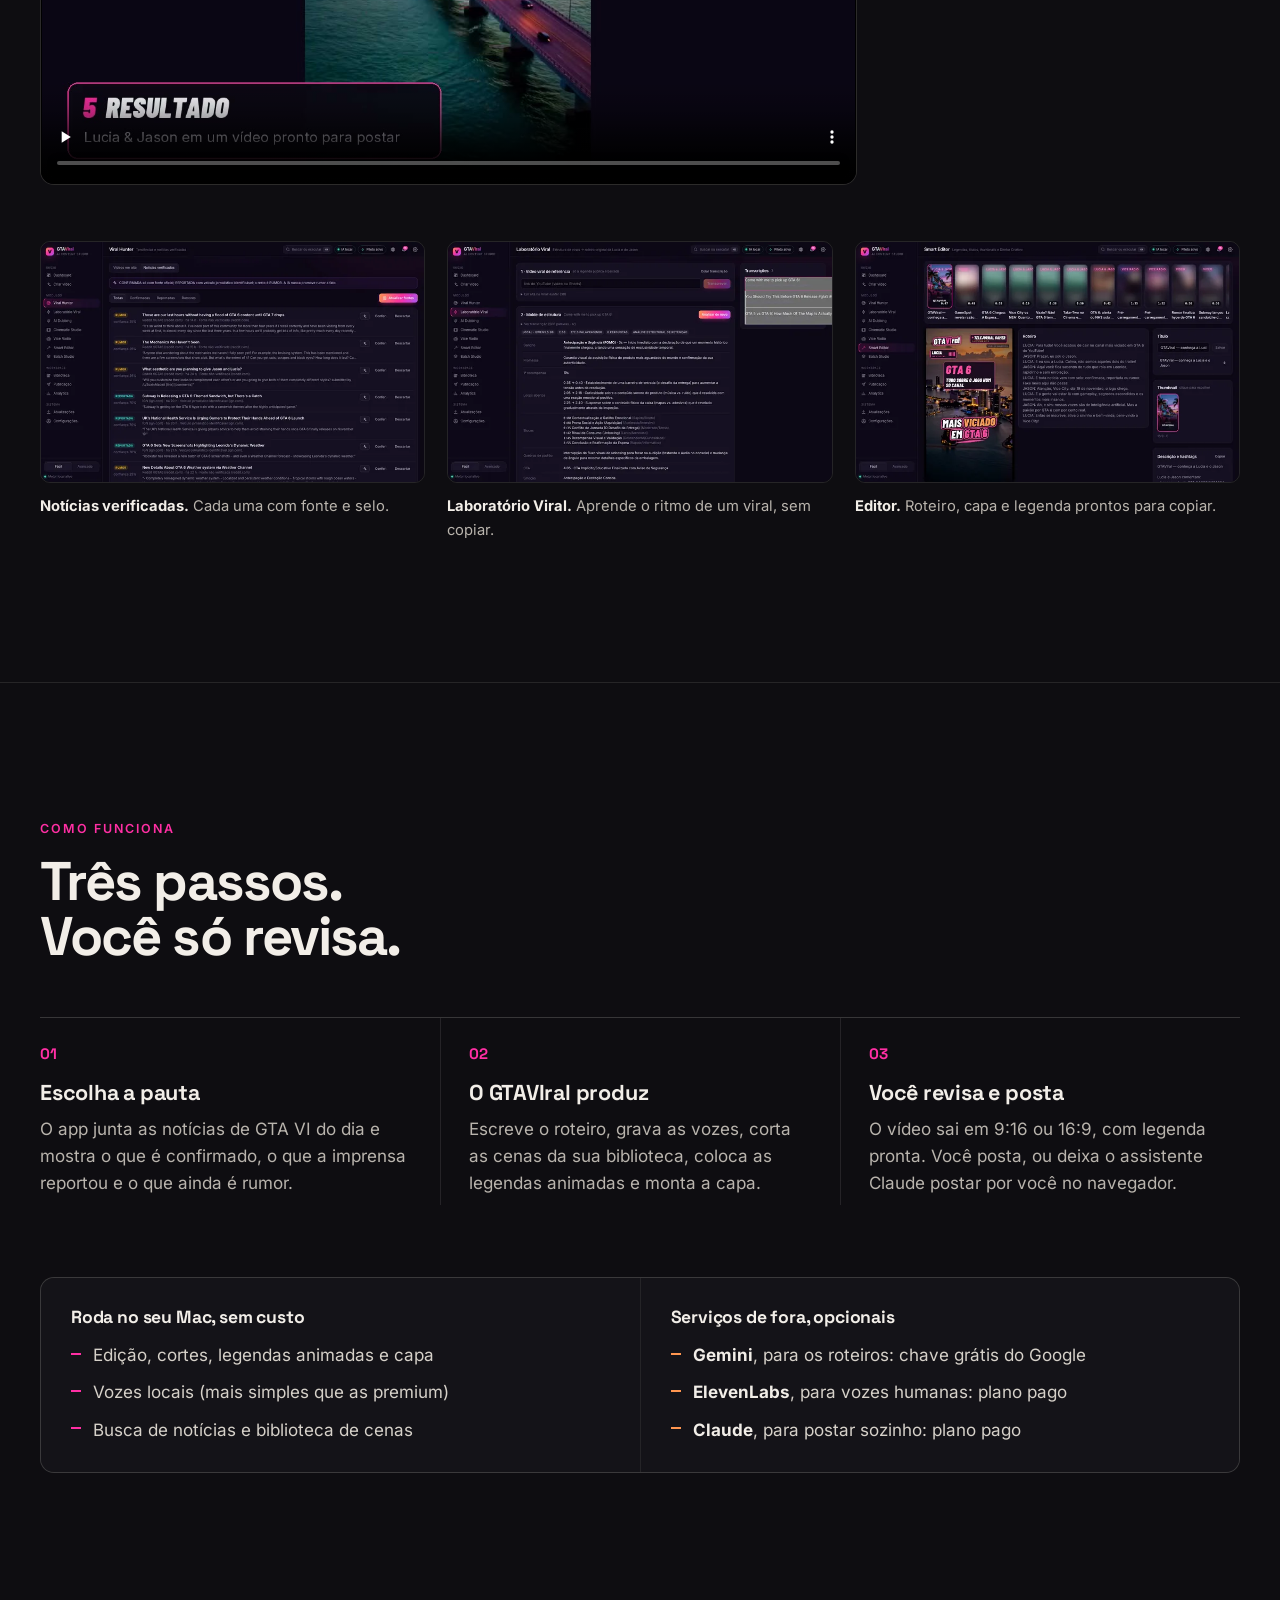
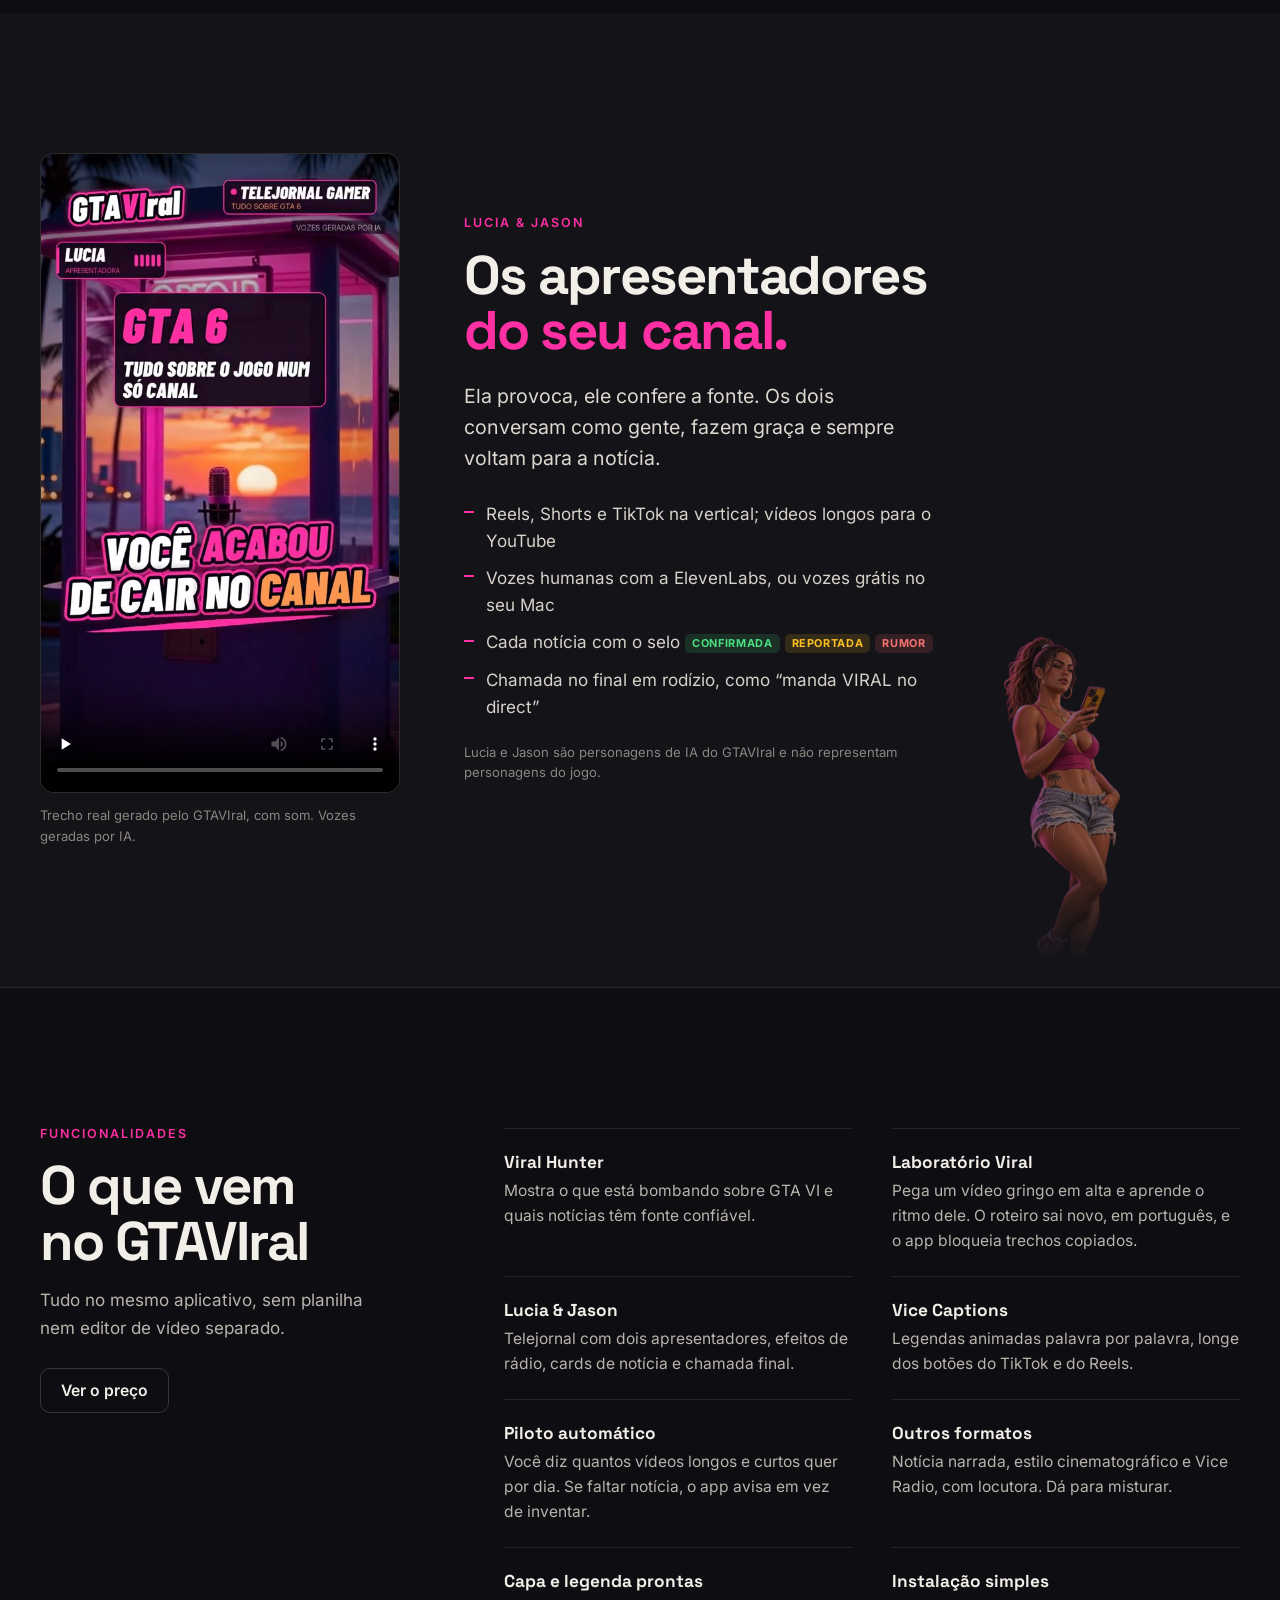
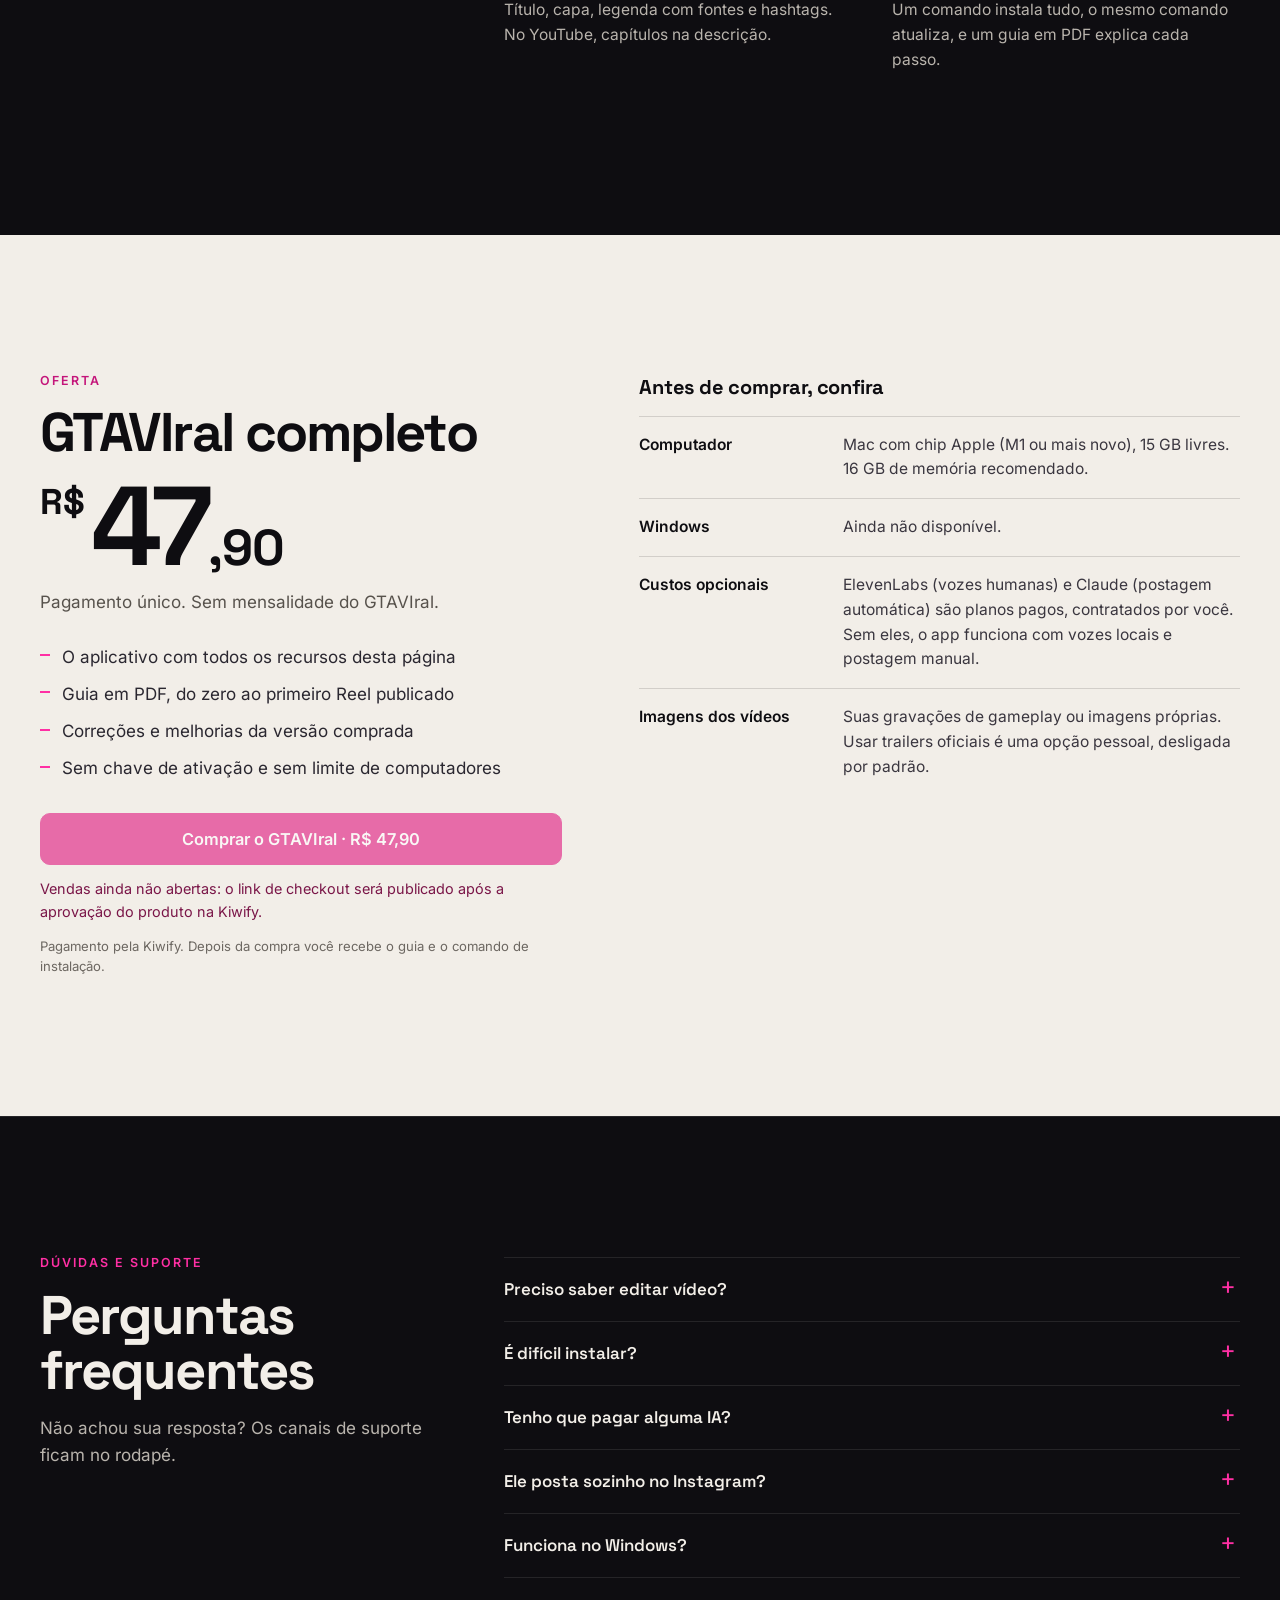
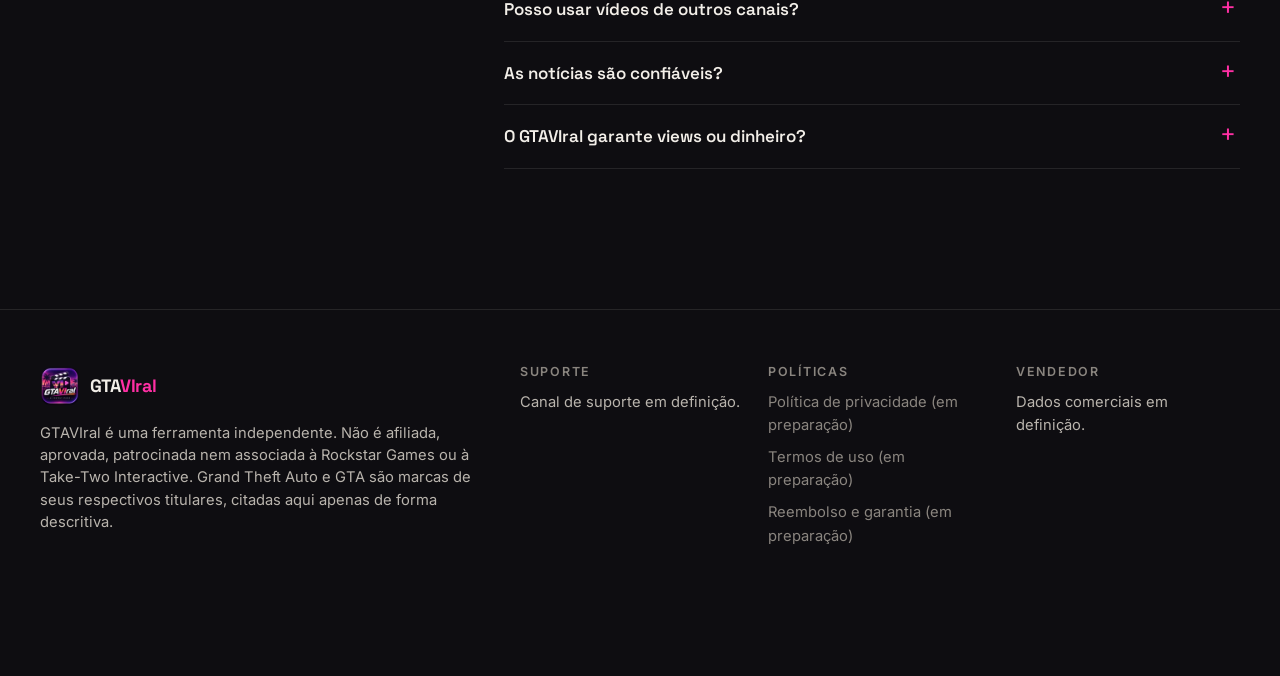
==== commit 1bbb7bf4: "Atualiza landing (2026-11-17 17:16)" ====
--- a/index.html
+++ b/index.html
@@ -6,7 +6,8 @@
   <title>GTAVIral — Crie vídeos sobre GTA VI sem virar editor | R$ 47,90</title>
   <meta name="description" content="Encontre notícias de GTA VI em alta e produza vídeos em português com a Lucia e o Jason, apresentadores de IA. Para Mac com chip Apple. Pagamento único de R$ 47,90." />
   <meta name="theme-color" content="#0E0D11" />
-  <link rel="icon" type="image/svg+xml" href="./favicon.svg" />
+  <link rel="icon" type="image/png" sizes="64x64" href="./favicon.png" />
+  <link rel="apple-touch-icon" href="./apple-touch-icon.png" />
   <link rel="preload" as="image" href="./media/duo-640.webp" type="image/webp" fetchpriority="high" media="(max-width: 860px)" />
   <link rel="preload" as="image" href="./media/duo.webp" type="image/webp" fetchpriority="high" media="(min-width: 861px)" />
   <link rel="canonical" href="https://dayvth.github.io/gtaviral-site" />
@@ -29,7 +30,7 @@
   }
   </script>
   <script type="module" crossorigin src="./assets/index-BHJaYbOw.js"></script>
-  <link rel="stylesheet" crossorigin href="./assets/style-BzAsOnlY.css">
+  <link rel="stylesheet" crossorigin href="./assets/style-CQ3qL6hu.css">
   <meta name="robots" content="noindex, nofollow" />
 </head>
 <body>
@@ -37,7 +38,7 @@
 
   <header class="topbar" data-topbar>
     <div class="wrap topbar-in">
-      <a class="logo" href="#topo" aria-label="GTAVIral, início"><img src="./brand/gtaviral-mark.svg" alt="" width="28" height="28" /><span class="logo-word">GTA<span>VIral</span></span></a>
+      <a class="logo" href="#topo" aria-label="GTAVIral, início"><img class="logo-img" src="./brand/logo-sistema-96.webp" srcset="./brand/logo-sistema-96.webp 1x, ./brand/logo-sistema-192.webp 2x" alt="" width="44" height="44" /><span class="logo-word">GTA<span>VIral</span></span></a>
       <nav class="topnav" aria-label="Seções">
         <a href="#demonstracao">Demonstração</a>
         <a href="#como-funciona">Como funciona</a>
@@ -253,7 +254,7 @@
   <footer class="footer">
     <div class="wrap footer-in">
       <div>
-        <a class="logo" href="#topo"><img src="./brand/gtaviral-mark.svg" alt="" width="26" height="26" /><span class="logo-word">GTA<span>VIral</span></span></a>
+        <a class="logo" href="#topo"><img class="logo-img" src="./brand/logo-sistema-96.webp" srcset="./brand/logo-sistema-96.webp 1x, ./brand/logo-sistema-192.webp 2x" alt="" width="40" height="40" loading="lazy" /><span class="logo-word">GTA<span>VIral</span></span></a>
         <p class="fine">GTAVIral é uma ferramenta independente. Não é afiliada, aprovada, patrocinada nem associada à Rockstar Games ou à Take-Two Interactive. Grand Theft Auto e GTA são marcas de seus respectivos titulares, citadas aqui apenas de forma descritiva.</p>
       </div>
       <div class="footer-cols">
--- a/assets/style-CQ3qL6hu.css
+++ b/assets/style-CQ3qL6hu.css
@@ -0,0 +1,2 @@
+@font-face{font-family:Space Grotesk Variable;font-style:normal;font-display:swap;font-weight:300 700;src:url(./space-grotesk-vietnamese-wght-normal-D0rl6rjA.woff2)format("woff2-variations");unicode-range:U+102-103,U+110-111,U+128-129,U+168-169,U+1A0-1A1,U+1AF-1B0,U+300-301,U+303-304,U+308-309,U+323,U+329,U+1EA0-1EF9,U+20AB}@font-face{font-family:Space Grotesk Variable;font-style:normal;font-display:swap;font-weight:300 700;src:url(./space-grotesk-latin-ext-wght-normal-D9tNdqV9.woff2)format("woff2-variations");unicode-range:U+100-2BA,U+2BD-2C5,U+2C7-2CC,U+2CE-2D7,U+2DD-2FF,U+304,U+308,U+329,U+1D00-1DBF,U+1E00-1E9F,U+1EF2-1EFF,U+2020,U+20A0-20AB,U+20AD-20C0,U+2113,U+2C60-2C7F,U+A720-A7FF}@font-face{font-family:Space Grotesk Variable;font-style:normal;font-display:swap;font-weight:300 700;src:url(./space-grotesk-latin-wght-normal-BhU9QXUp.woff2)format("woff2-variations");unicode-range:U+??,U+131,U+152-153,U+2BB-2BC,U+2C6,U+2DA,U+2DC,U+304,U+308,U+329,U+2000-206F,U+20AC,U+2122,U+2191,U+2193,U+2212,U+2215,U+FEFF,U+FFFD}@font-face{font-family:Inter Variable;font-style:normal;font-display:swap;font-weight:100 900;src:url(./inter-cyrillic-ext-wght-normal-BOeWTOD4.woff2)format("woff2-variations");unicode-range:U+460-52F,U+1C80-1C8A,U+20B4,U+2DE0-2DFF,U+A640-A69F,U+FE2E-FE2F}@font-face{font-family:Inter Variable;font-style:normal;font-display:swap;font-weight:100 900;src:url(./inter-cyrillic-wght-normal-DqGufNeO.woff2)format("woff2-variations");unicode-range:U+301,U+400-45F,U+490-491,U+4B0-4B1,U+2116}@font-face{font-family:Inter Variable;font-style:normal;font-display:swap;font-weight:100 900;src:url(./inter-greek-ext-wght-normal-DlzME5K_.woff2)format("woff2-variations");unicode-range:U+1F??}@font-face{font-family:Inter Variable;font-style:normal;font-display:swap;font-weight:100 900;src:url(./inter-greek-wght-normal-CkhJZR-_.woff2)format("woff2-variations");unicode-range:U+370-377,U+37A-37F,U+384-38A,U+38C,U+38E-3A1,U+3A3-3FF}@font-face{font-family:Inter Variable;font-style:normal;font-display:swap;font-weight:100 900;src:url(./inter-vietnamese-wght-normal-CBcvBZtf.woff2)format("woff2-variations");unicode-range:U+102-103,U+110-111,U+128-129,U+168-169,U+1A0-1A1,U+1AF-1B0,U+300-301,U+303-304,U+308-309,U+323,U+329,U+1EA0-1EF9,U+20AB}@font-face{font-family:Inter Variable;font-style:normal;font-display:swap;font-weight:100 900;src:url(./inter-latin-ext-wght-normal-DO1Apj_S.woff2)format("woff2-variations");unicode-range:U+100-2BA,U+2BD-2C5,U+2C7-2CC,U+2CE-2D7,U+2DD-2FF,U+304,U+308,U+329,U+1D00-1DBF,U+1E00-1E9F,U+1EF2-1EFF,U+2020,U+20A0-20AB,U+20AD-20C0,U+2113,U+2C60-2C7F,U+A720-A7FF}@font-face{font-family:Inter Variable;font-style:normal;font-display:swap;font-weight:100 900;src:url(./inter-latin-wght-normal-Dx4kXJAl.woff2)format("woff2-variations");unicode-range:U+??,U+131,U+152-153,U+2BB-2BC,U+2C6,U+2DA,U+2DC,U+304,U+308,U+329,U+2000-206F,U+20AC,U+2122,U+2191,U+2193,U+2212,U+2215,U+FEFF,U+FFFD}:root{--ink:#0e0d11;--ink-2:#141318;--ink-3:#1c1a21;--line:#f2eee81a;--line-2:#f2eee82e;--paper:#f2eee8;--paper-2:#b9b4ad;--paper-3:#8a857f;--pink:#ff2fa4;--pink-ink:#ff5cb8;--orange:#ff9650;--green:#4ade80;--amber:#fbbf24;--red:#f87171;--display:"Space Grotesk Variable", "Space Grotesk", -apple-system, BlinkMacSystemFont, "Segoe UI", sans-serif;--body:"Inter Variable", "Inter", -apple-system, BlinkMacSystemFont, "Segoe UI", sans-serif;--gutter:clamp(16px, 4vw, 40px);--radius:14px;--lightningcss-light: ;--lightningcss-dark:initial;color-scheme:dark}*,:before,:after{box-sizing:border-box}[hidden]{display:none!important}html{scroll-behavior:smooth;-webkit-text-size-adjust:100%;scroll-padding-top:72px}body{background:var(--ink);color:var(--paper);font:17px/1.6 var(--body);-webkit-font-smoothing:antialiased;margin:0;overflow-x:hidden}img,video{max-width:100%;display:block}a{color:inherit}p,figure,dl,dd{margin:0}h1,h2,h3{font-family:var(--display);text-wrap:balance;margin:0;font-weight:700}h1{letter-spacing:-.045em;font-size:clamp(2.6rem,6.4vw,5.2rem);line-height:.98}h1 em{color:var(--pink);font-style:normal;display:block}h2{letter-spacing:-.035em;font-size:clamp(2rem,4.4vw,3.4rem);line-height:1.02}h3{letter-spacing:-.01em;font-size:1.1rem;line-height:1.25}.pink{color:var(--pink)}.muted{color:var(--paper-2)}.fine{color:var(--paper-3);font-size:.82rem;line-height:1.5}.lead{color:#dcd7cf;max-width:46ch;font-size:clamp(1.05rem,1.6vw,1.22rem)}.kicker{font:600 .78rem/1 var(--body);letter-spacing:.16em;text-transform:uppercase;color:var(--pink);margin-bottom:18px}::selection{background:#ff2fa459}:focus-visible{outline:2px solid var(--pink);outline-offset:3px;border-radius:6px}.skip{z-index:100;background:var(--paper);color:var(--ink);border-radius:10px;padding:10px 14px;font-weight:700;position:absolute;top:-60px;left:12px}.skip:focus{top:12px}.wrap{width:min(1220px, 100% - 2 * var(--gutter));margin-inline-start:auto;margin-inline-end:auto}.btn{font:600 .98rem/1 var(--body);border:1px solid var(--line-2);color:var(--paper);cursor:pointer;background:0 0;border-radius:10px;justify-content:center;align-items:center;gap:8px;padding:14px 20px;text-decoration:none;transition:background-color .16s,border-color .16s,transform .16s;display:inline-flex}.btn:hover{border-color:var(--paper-2)}.btn:active{transform:translateY(1px)}.btn-primary{background:var(--pink);border-color:var(--pink);color:#120710}.btn-primary:hover{background:var(--pink-ink);border-color:var(--pink-ink)}.btn-ghost{background:0 0}.btn-sm{padding:9px 14px;font-size:.9rem}.btn-lg{padding:17px 24px;font-size:1.02rem}.btn-block{width:100%}.btn[aria-disabled=true]{opacity:.55;cursor:not-allowed}.linklike{color:inherit;font:inherit;cursor:pointer;background:0 0;border:0;padding:0;text-decoration:underline}.topbar{z-index:50;border-bottom:1px solid #0000;transition:background-color .2s,border-color .2s;position:fixed;top:0;bottom:auto;left:0;right:0}.topbar.scrolled{border-bottom-color:var(--line);background:#0e0d11f0}.topbar-in{justify-content:space-between;align-items:center;gap:20px;height:64px;display:flex}.logo{align-items:center;gap:10px;text-decoration:none;display:inline-flex}.logo-word{font:700 1.12rem/1 var(--display);letter-spacing:-.02em}.logo-word span{color:var(--pink)}.topnav{color:var(--paper-2);gap:28px;font-size:.92rem;display:flex}.topnav a{text-decoration:none}.topnav a:hover{color:var(--paper)}.hero{isolation:isolate;align-items:center;min-height:100svh;padding:112px 0 64px;display:flex;position:relative;overflow:hidden}.hero-bg{z-index:-2;position:absolute;top:0;bottom:0;left:0;right:0}.hero-bg img{object-fit:cover;object-position:70% 50%;opacity:.42;width:100%;height:100%}.hero:after{content:"";z-index:-1;background:linear-gradient(90deg, var(--ink) 18%, #0e0d11b8 52%, #0e0d1133 100%), linear-gradient(0deg, var(--ink) 0%, transparent 30%);position:absolute;top:0;bottom:0;left:0;right:0}.hero-grid{grid-template-columns:minmax(0,1.02fr) minmax(0,1fr);align-items:end;gap:clamp(24px,4vw,56px);display:grid}.hero-copy{padding-bottom:12px}.hero-copy h1{margin-bottom:26px}.hero-cta{flex-wrap:wrap;gap:12px;margin:34px 0;display:flex}.facts{border-top:1px solid var(--line);grid-template-columns:repeat(3,auto);justify-content:start;gap:8px 28px;max-width:560px;margin:0;padding:22px 0 0;list-style:none;display:grid}.facts li{color:var(--paper-2);gap:2px;font-size:.86rem;display:grid}.facts strong{font:700 1.05rem/1.2 var(--display);color:var(--paper)}.hero-visual{min-height:560px;position:relative}.duo{z-index:0;width:min(118%,640px);height:auto;position:absolute;bottom:-64px;right:-4%;-webkit-mask-image:linear-gradient(#000 72%,#0000 96%);mask-image:linear-gradient(#000 72%,#0000 96%)}.hero-demo{z-index:1;background:var(--ink-2);border:1px solid var(--line-2);border-radius:12px;width:min(78%,430px);padding:6px;position:absolute;bottom:0;left:-2%;box-shadow:0 30px 60px -20px #000c}.hero-demo video{aspect-ratio:16/10;object-fit:cover;background:#000;border-radius:8px;width:100%}.hero-demo figcaption{color:var(--paper-2);align-items:center;gap:8px;padding:8px 6px 4px;font-size:.78rem;display:flex}.rec{background:var(--pink);border-radius:50%;width:8px;height:8px}.section{padding:clamp(80px,11vw,140px) 0;position:relative}.section-line{border-top:1px solid var(--line)}.head-split{grid-template-columns:minmax(0,1.4fr) minmax(0,1fr);align-items:end;gap:12px 48px;margin-bottom:44px;display:grid}.head-split .kicker{grid-column:1/-1;margin-bottom:0}.head-split h2{max-width:16ch}.head-split .muted{max-width:42ch;padding-bottom:6px}.demo{grid-template-columns:minmax(0,2.3fr) minmax(0,1fr);align-items:start;gap:28px;display:grid}.demo-player{aspect-ratio:16/10;border-radius:var(--radius);border:1px solid var(--line-2);object-fit:contain;background:#000;width:100%}.chapters{border-top:1px solid var(--line);margin:0;padding:0;list-style:none}.chapters li{border-bottom:1px solid var(--line)}.chapters button{width:100%;color:var(--paper);font:500 1rem/1.35 var(--body);text-align:left;cursor:pointer;background:0 0;border:0;align-items:baseline;gap:16px;padding:16px 4px;transition:color .15s;display:flex}.chapters button span{color:var(--pink);min-width:38px;font:600 .82rem/1 ui-monospace,SF Mono,Menlo,monospace}.chapters button:hover{color:var(--pink-ink)}.chapters button.on{color:var(--pink)}.shots{grid-template-columns:repeat(3,minmax(0,1fr));gap:22px;margin-top:56px;display:grid}.shots img{border:1px solid var(--line);border-radius:10px;width:100%;height:auto}.shots figcaption{color:var(--paper-2);margin-top:12px;font-size:.92rem}.shots figcaption strong{color:var(--paper)}#como-funciona h2{max-width:14ch;margin-bottom:52px}.steps{border-top:1px solid var(--line-2);grid-template-columns:repeat(3,minmax(0,1fr));gap:0;margin:0;padding:0;list-style:none;display:grid}.steps li{gap:18px;padding:28px 28px 8px 0;display:grid}.steps li+li{border-left:1px solid var(--line);padding-left:28px}.steps .n{font:700 .95rem/1 var(--display);color:var(--pink)}.steps h3{margin-bottom:10px;font-size:1.35rem}.steps p{color:var(--paper-2)}.split-info{background:var(--line);border:1px solid var(--line);border-radius:var(--radius);grid-template-columns:1fr 1fr;gap:1px;margin-top:72px;display:grid;overflow:hidden}.split-info>div{background:var(--ink-2);padding:28px 30px}.split-info h3{margin-bottom:14px}.ticks{gap:10px;margin:0;padding:0;list-style:none;display:grid}.ticks li{color:#d6d1c9;padding-left:22px;position:relative}.ticks li:before{content:"";background:var(--pink);width:10px;height:2px;position:absolute;top:.62em;left:0}.ticks-alt li:before{background:var(--orange)}.ticks strong{color:var(--paper)}.lj{background:var(--ink-2);overflow:hidden}.lj-grid{grid-template-columns:minmax(0,360px) minmax(0,1fr) minmax(0,240px);align-items:center;gap:clamp(32px,5vw,72px);display:grid;position:relative}.lj-clip video{aspect-ratio:9/16;object-fit:cover;border-radius:var(--radius);border:1px solid var(--line-2);background:#000;width:100%}.lj-clip figcaption{color:var(--paper-3);margin-top:12px;font-size:.82rem}.lj-copy{z-index:1;max-width:560px;position:relative}.lj-copy h2{margin-bottom:22px}.lj-copy .lead{margin-bottom:26px}.lj-copy .ticks{margin-bottom:22px}.lj-cut{opacity:.5;pointer-events:none;align-self:end;width:100%;height:auto;margin-bottom:-140px;-webkit-mask-image:linear-gradient(#000 60%,#0000 92%);mask-image:linear-gradient(#000 60%,#0000 92%)}.tag{font:700 .68rem/1 var(--body);letter-spacing:.06em;text-transform:uppercase;vertical-align:.12em;border-radius:5px;padding:4px 7px;display:inline-block}.t-conf{color:var(--green);background:#4ade8024}.t-rep{color:var(--amber);background:#fbbf2424}.t-rum{color:var(--red);background:#f8717124}.feat-grid{grid-template-columns:minmax(0,1fr) minmax(0,1.9fr);align-items:start;gap:clamp(32px,6vw,96px);display:grid}.feat-grid>div:first-child{position:sticky;top:100px}.feat-grid h2{margin-bottom:18px}.feat-grid .muted{max-width:32ch;margin-bottom:26px}.features{grid-template-columns:1fr 1fr;gap:0 40px;display:grid}.features>div{border-top:1px solid var(--line);padding:22px 0}.features dt{font:700 1.08rem/1.3 var(--display);margin-bottom:6px}.features dd{color:var(--paper-2);font-size:.97rem}.offer{background:var(--paper);color:var(--ink)}.offer .kicker{color:#c4157a}.offer .muted{color:#57524c}.offer .fine{color:#6c6761}.offer-grid{grid-template-columns:minmax(0,1fr) minmax(0,1.15fr);align-items:start;gap:clamp(32px,6vw,96px);display:grid}.offer-copy h2{margin-bottom:10px}.price{font:700 clamp(4.2rem, 10vw, 7rem)/1 var(--display);letter-spacing:-.05em;margin:6px 0}.price .cur{vertical-align:1.4em;letter-spacing:0;margin-right:6px;font-size:.32em}.price .cents{letter-spacing:-.02em;font-size:.45em}.offer-copy .ticks{margin:28px 0 30px}.offer-copy .ticks li{color:#2a2730}.offer .btn-primary{color:#fff;background:#e0157f;border-color:#e0157f}.offer .btn-primary:hover{background:#c4126e;border-color:#c4126e}.offer .btn[aria-disabled=true]{opacity:.6}.checkout-status{color:#7a1648;margin-top:12px;font-size:.9rem}.checkout-status:empty{display:none}.offer-copy .fine{margin-top:14px}.offer-side h3{margin-bottom:16px;font-size:1.25rem}.req{border-collapse:collapse;width:100%;font-size:.97rem}.req th,.req td{text-align:left;vertical-align:top;border-top:1px solid #0e0d1124;padding:16px 0}.req th{width:34%;padding-right:18px;font-weight:600}.req td{color:#3a363f}.faq-grid{grid-template-columns:minmax(0,1fr) minmax(0,1.9fr);align-items:start;gap:clamp(32px,6vw,96px);display:grid}.faq-grid h2{margin-bottom:16px}.faq details{border-top:1px solid var(--line)}.faq details:last-child{border-bottom:1px solid var(--line)}.faq summary{cursor:pointer;font:600 1.06rem/1.35 var(--display);padding:20px 36px 20px 0;list-style:none;position:relative}.faq summary::-webkit-details-marker{display:none}.faq summary:after{content:"+";font:400 1.5rem/1 var(--body);color:var(--pink);transition:transform .16s;position:absolute;top:16px;right:4px}.faq details[open] summary:after{transform:rotate(45deg)}.faq details p{color:var(--paper-2);padding:0 36px 22px 0}.footer{border-top:1px solid var(--line);background:var(--ink);padding:56px 0 120px}.footer-in{grid-template-columns:minmax(0,1.2fr) minmax(0,2fr);gap:48px;display:grid}.footer .logo{margin-bottom:16px}.footer-cols{grid-template-columns:repeat(3,minmax(0,1fr));gap:24px;display:grid}.footer h3{font:600 .78rem/1 var(--body);letter-spacing:.14em;text-transform:uppercase;color:var(--paper-3);margin-bottom:12px}.footer ul{color:var(--paper-2);gap:8px;margin:0;padding:0;font-size:.92rem;list-style:none;display:grid}.footer p{color:var(--paper-2);font-size:.92rem}.footer a[aria-disabled=true]{color:var(--paper-3);text-decoration:none}.sticky-cta{left:16px;right:16px;bottom:max(16px, env(safe-area-inset-bottom));z-index:40;display:none;position:fixed}.consent{z-index:60;background:var(--ink-3);border:1px solid var(--line-2);border-radius:var(--radius);gap:14px;max-width:520px;margin-inline-start:auto;margin-inline-end:auto;padding:18px;font-size:.92rem;display:grid;position:fixed;bottom:16px;left:16px;right:16px}.consent-actions{justify-content:flex-end;gap:10px;display:flex}.reveal{opacity:1}@media (max-width:1080px){.topnav{display:none}.lj-grid{grid-template-columns:minmax(0,340px) minmax(0,1fr)}.lj-cut{display:none}.duo{right:-10%}}@media (max-width:860px){body{font-size:16px}.hero{min-height:0;padding:96px 0 40px}.hero:after{background:linear-gradient(180deg, #0e0d118c 0%, var(--ink) 62%)}.hero-grid{grid-template-columns:1fr}.hero-visual{min-height:0;margin-top:8px;display:grid}.hero-visual picture{grid-area:1/1}.duo{width:100%;max-width:480px;margin:0 auto;position:relative;bottom:auto;right:auto}.hero-demo{grid-area:2/1;width:100%;margin-top:-26%;position:relative;bottom:auto;left:auto}.facts{grid-template-columns:1fr 1fr 1fr;gap:6px 14px}.facts li{font-size:.78rem}.facts strong{font-size:.95rem}.head-split,.demo,.feat-grid,.offer-grid,.faq-grid,.footer-in{grid-template-columns:1fr}.feat-grid>div:first-child{position:static}.shots{grid-template-columns:1fr;gap:30px}.steps{grid-template-columns:1fr}.steps li,.steps li+li{border-left:0;border-bottom:1px solid var(--line);padding:24px 0 20px}.split-info{grid-template-columns:1fr;margin-top:48px}.lj-grid{grid-template-columns:1fr}.lj-clip{width:100%;max-width:340px;margin-inline-start:auto;margin-inline-end:auto}.lj-cut{display:none}.features{grid-template-columns:1fr}.footer-cols{grid-template-columns:1fr 1fr}.sticky-cta{transition:transform .22s;display:inline-flex;transform:translateY(140%)}.sticky-cta.show{transform:none}}@media (max-width:420px){.hero-cta .btn{width:100%}.facts{grid-template-columns:1fr 1fr}.req th{width:40%}}@media (prefers-reduced-motion:reduce){html{scroll-behavior:auto}*,:before,:after{transition-duration:0s!important;animation-duration:0s!important}}.logo-img{border-radius:11px;width:44px;height:44px;display:block}.footer .logo-img{width:40px;height:40px}@media (max-width:720px){.logo-img{width:38px;height:38px}}
+/*$vite$:1*/
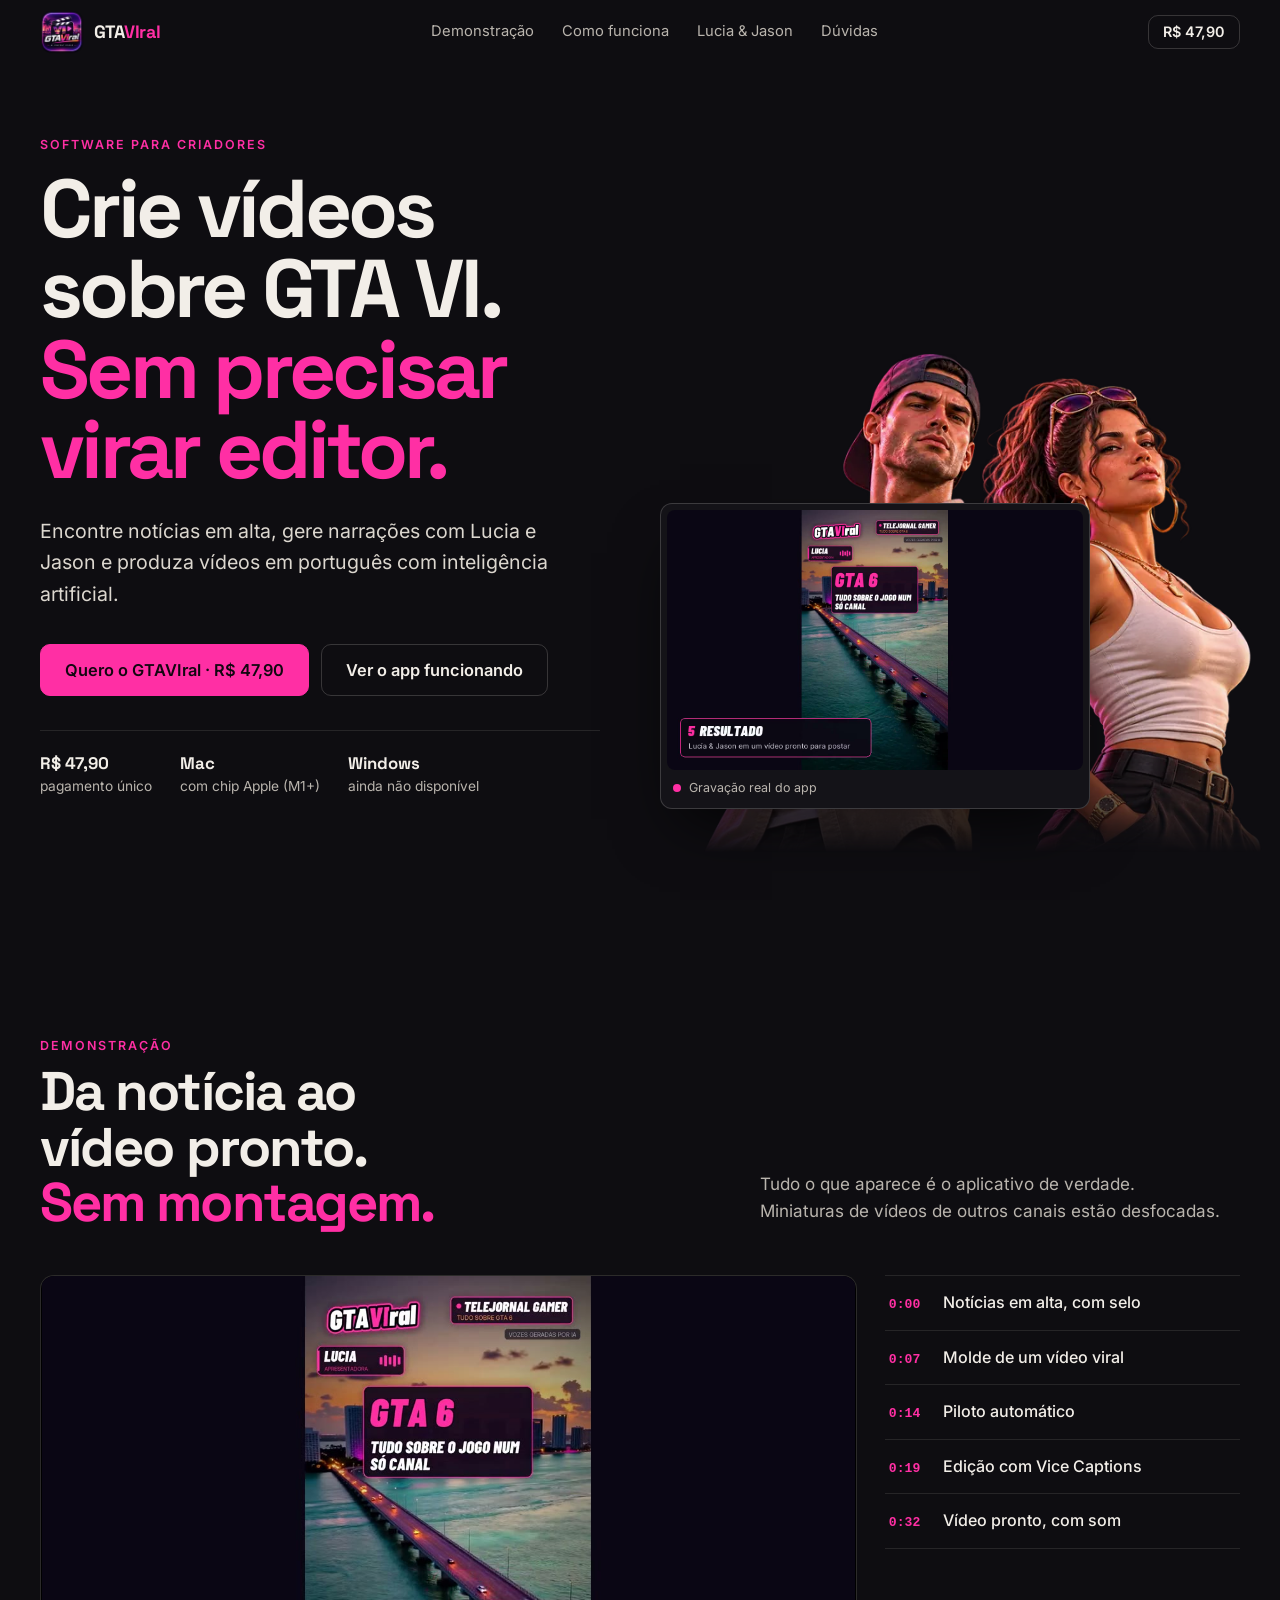
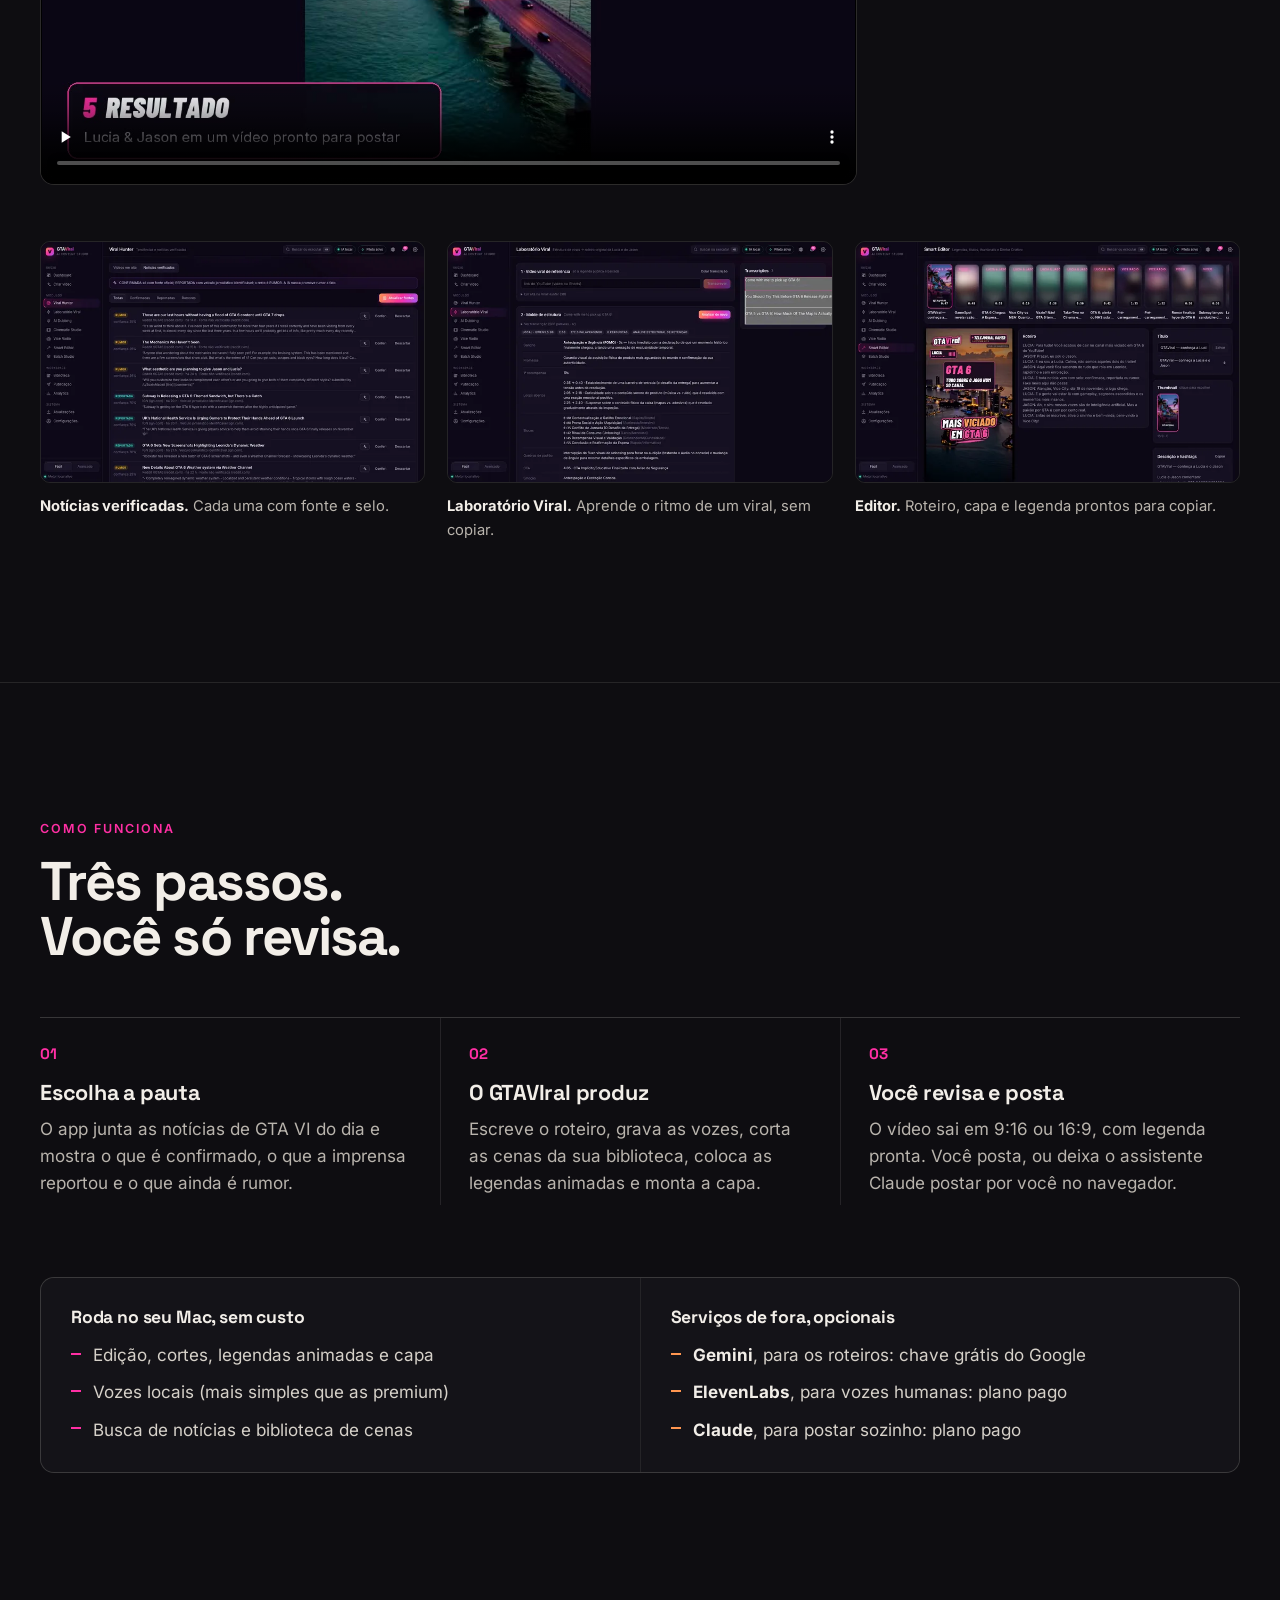
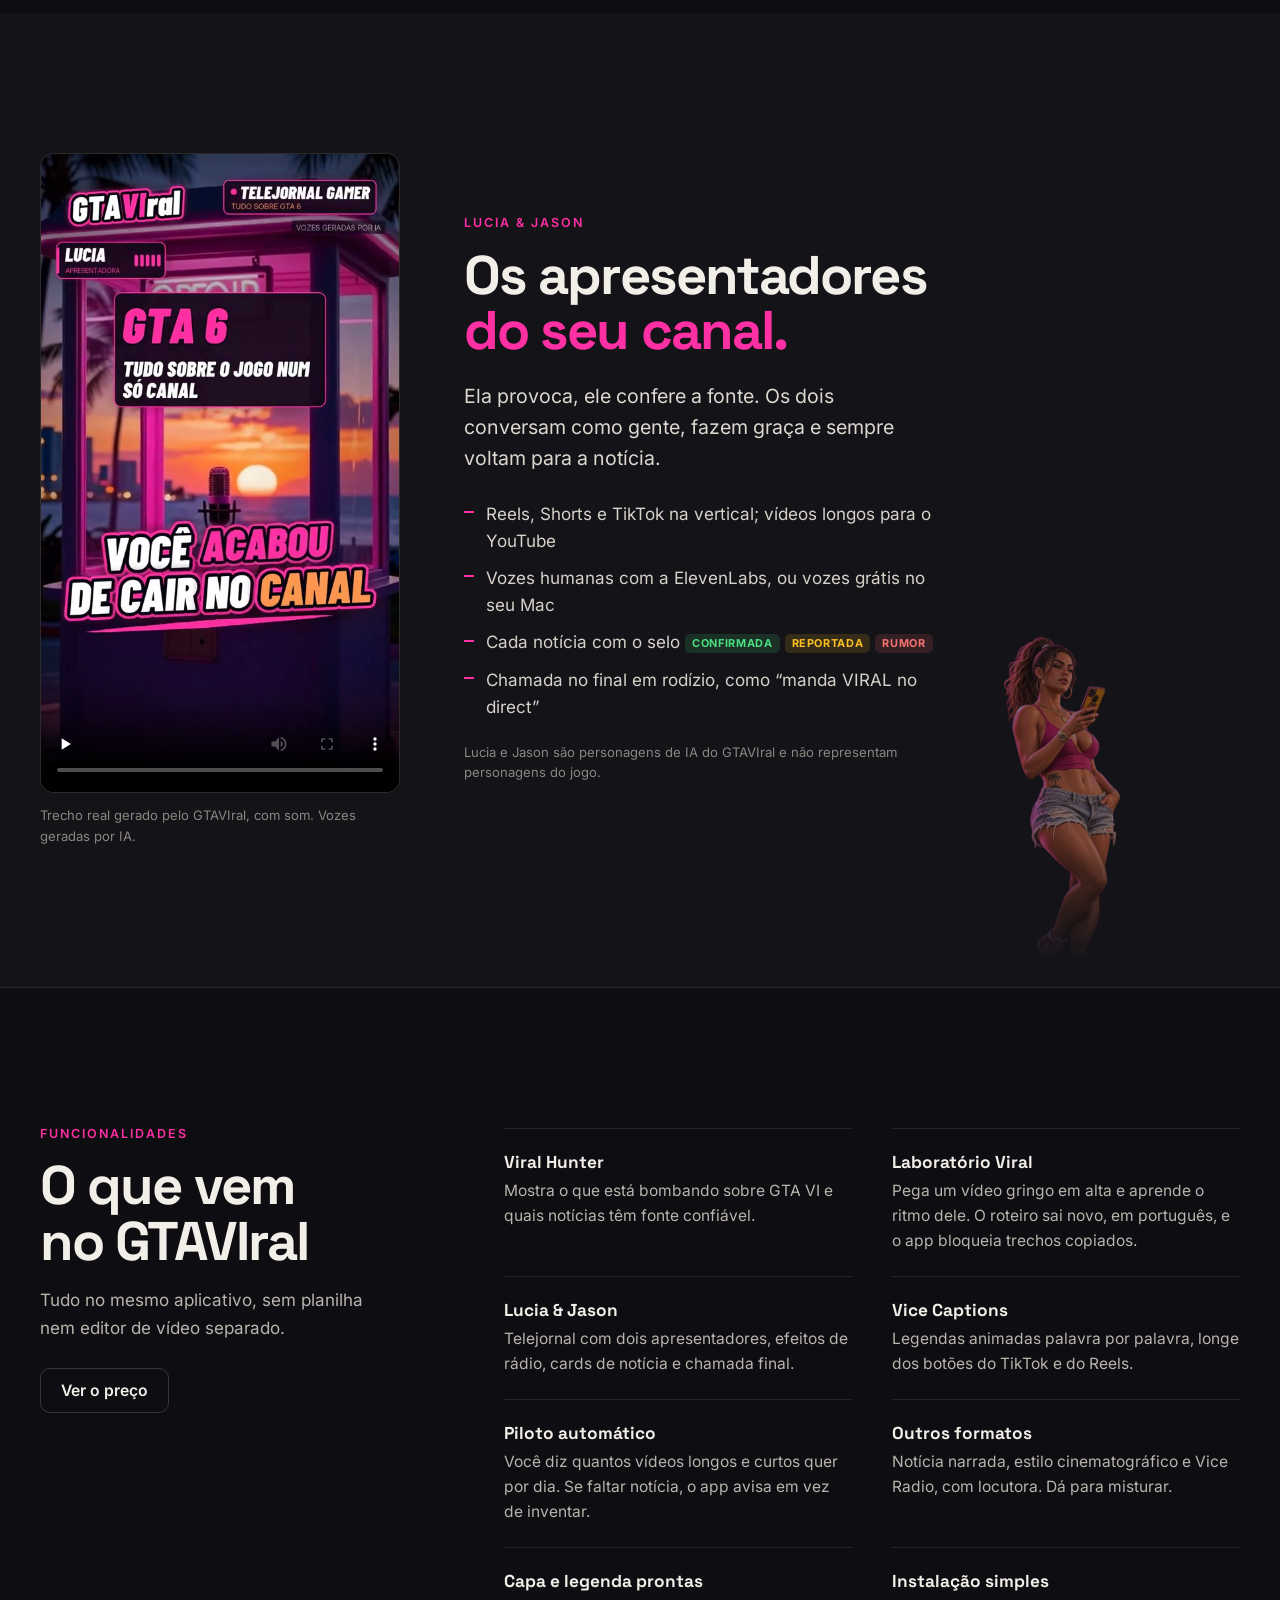
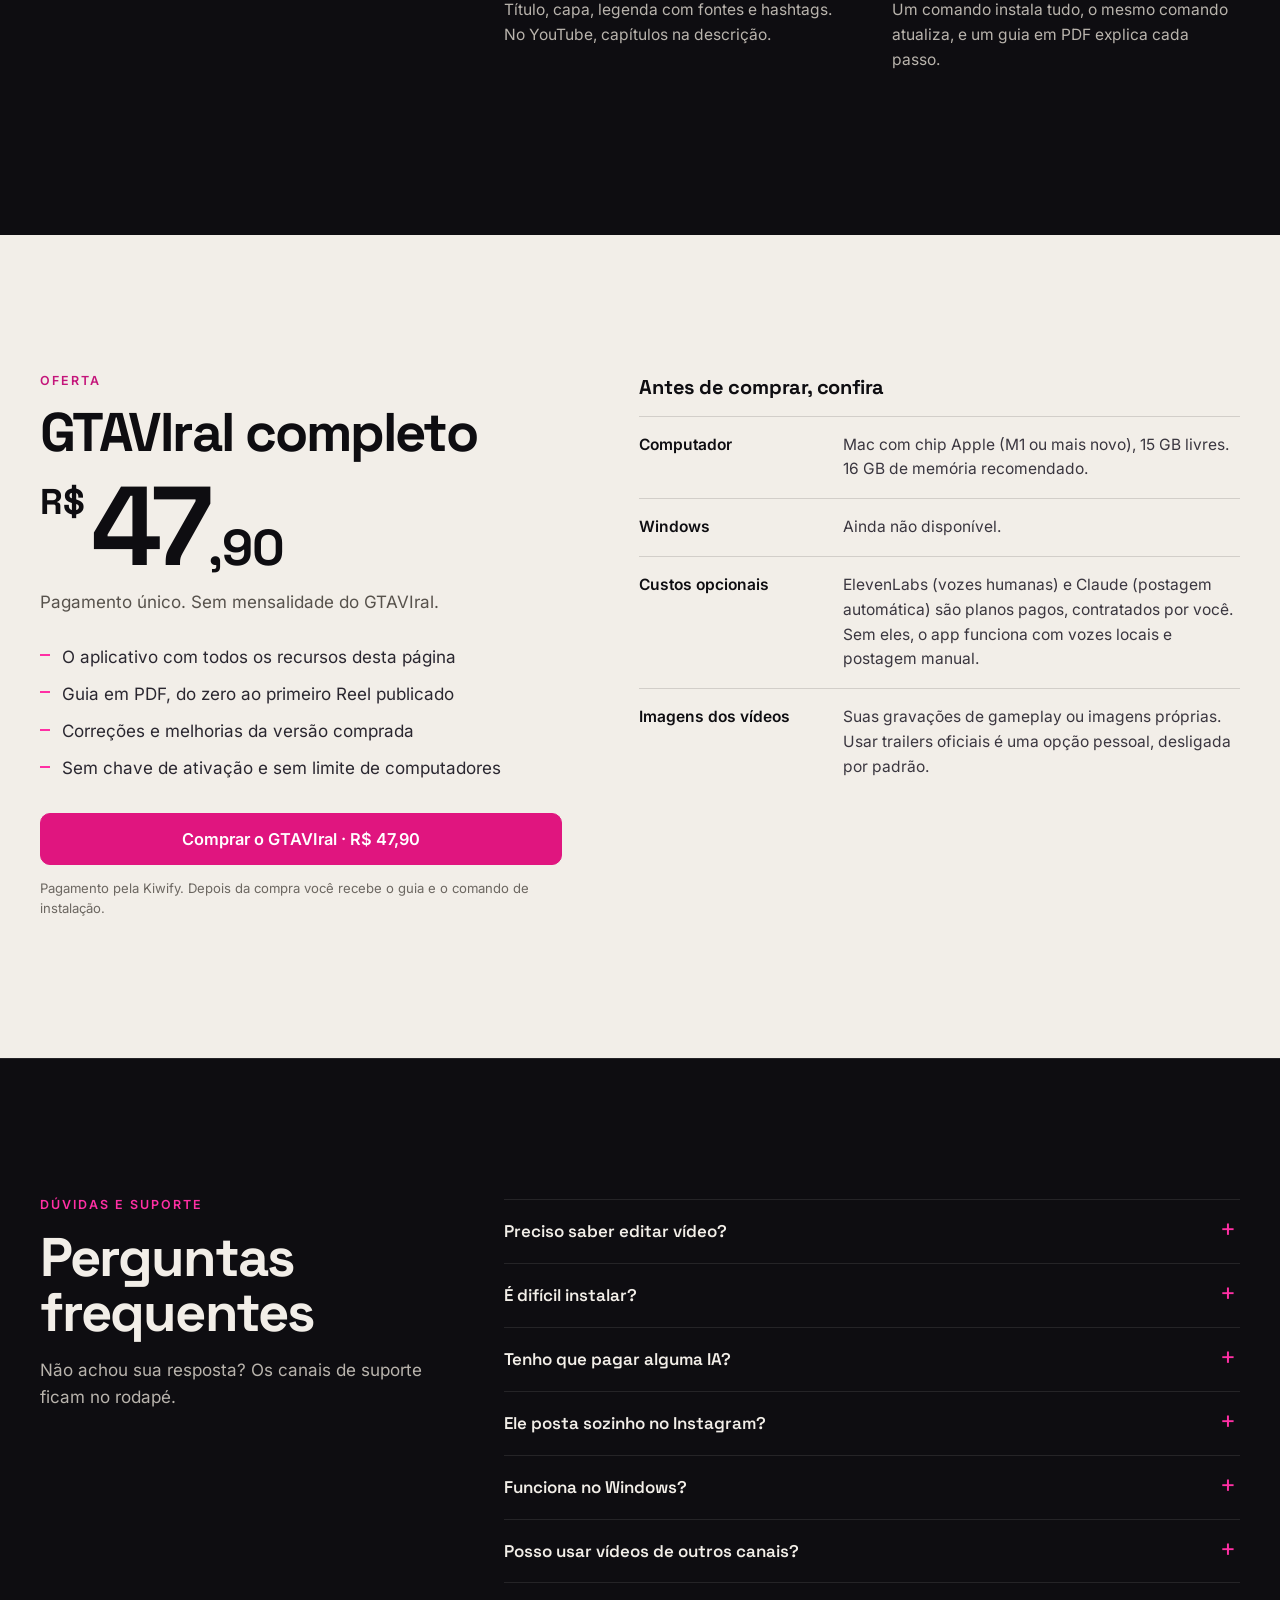
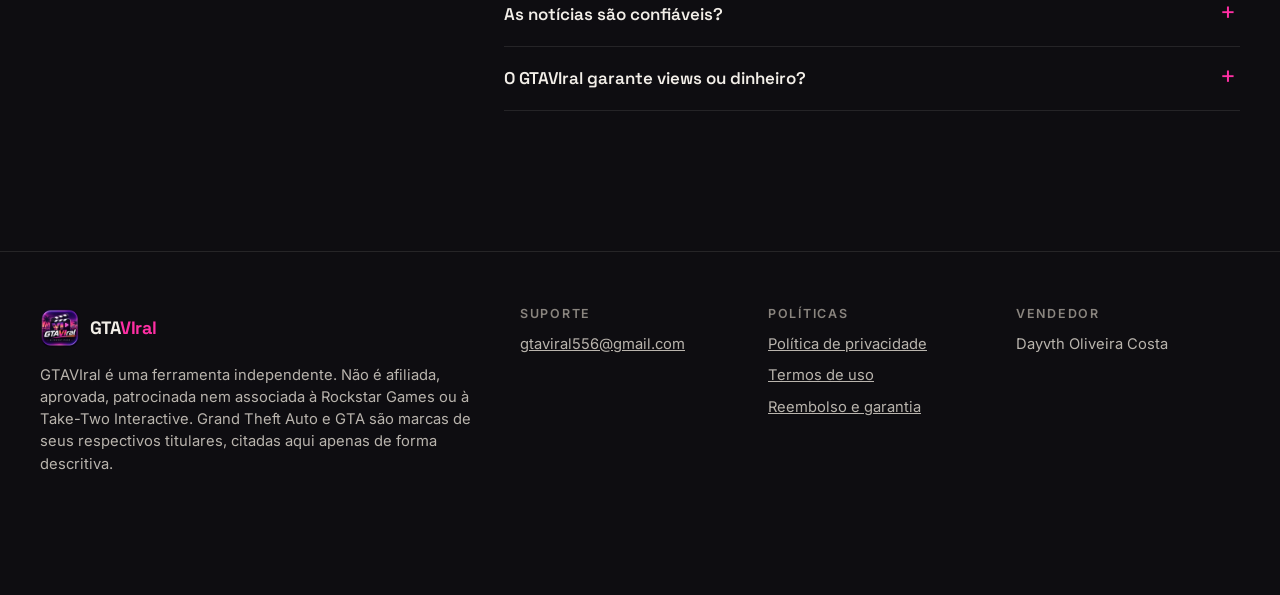
==== commit b4b5e92c: "Atualiza landing (2026-11-17 17:19)" ====
--- a/index.html
+++ b/index.html
@@ -29,7 +29,7 @@
     "offers": { "@type": "Offer", "price": "47.90", "priceCurrency": "BRL" }
   }
   </script>
-  <script type="module" crossorigin src="./assets/index-BHJaYbOw.js"></script>
+  <script type="module" crossorigin src="./assets/index-D8UrijYj.js"></script>
   <link rel="stylesheet" crossorigin href="./assets/style-CQ3qL6hu.css">
   <meta name="robots" content="noindex, nofollow" />
 </head>
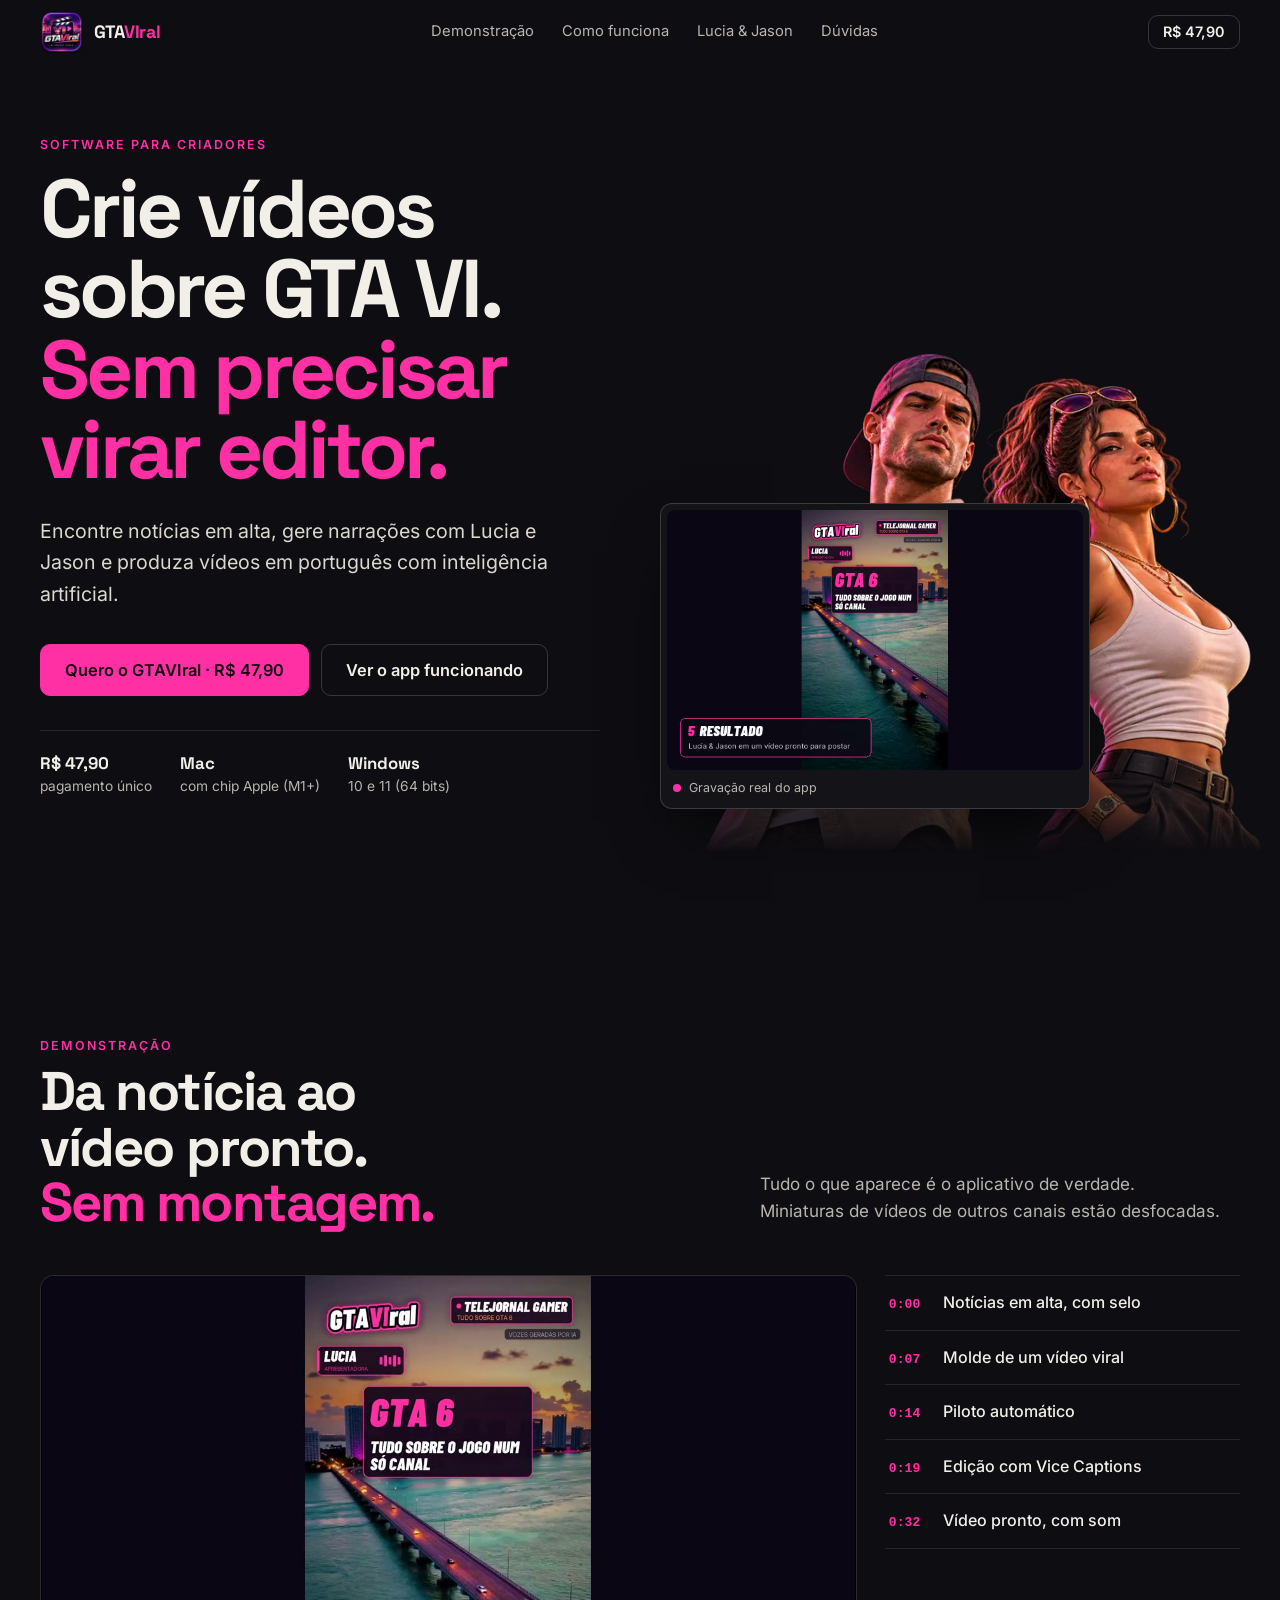
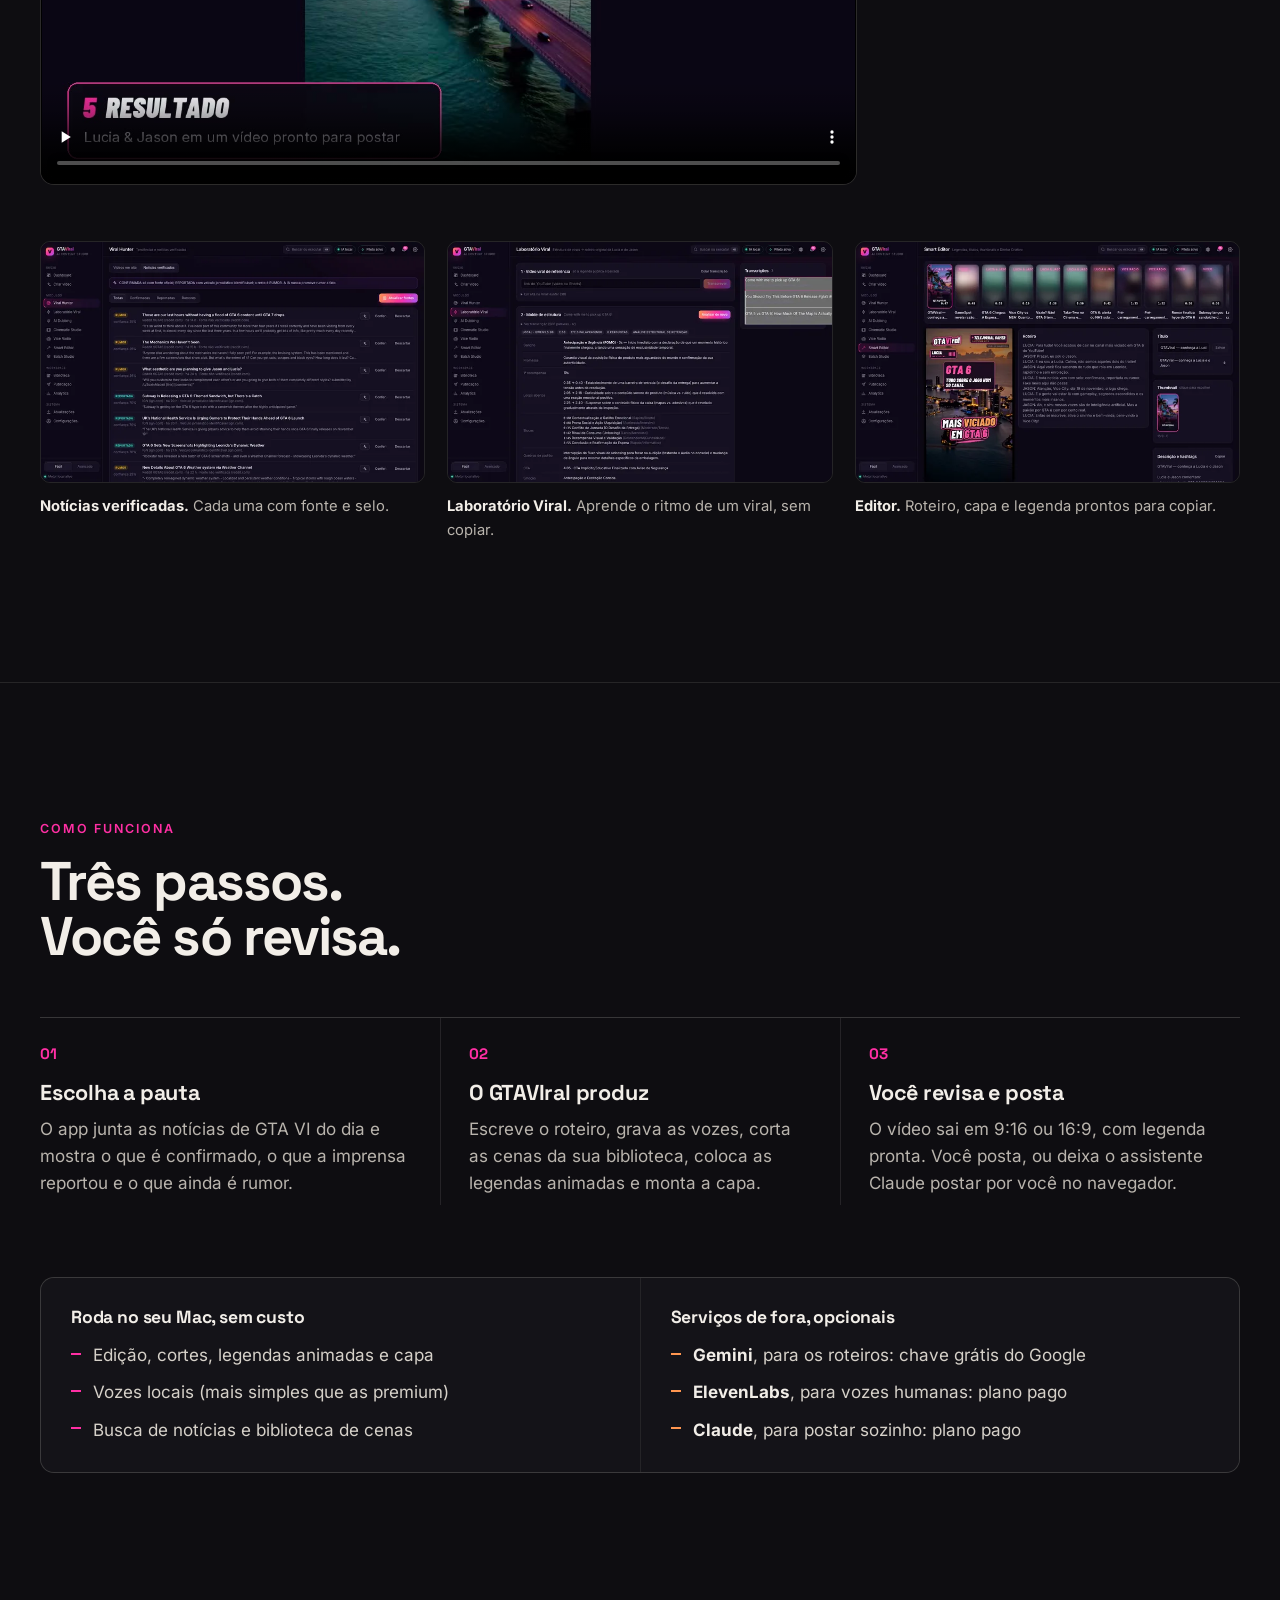
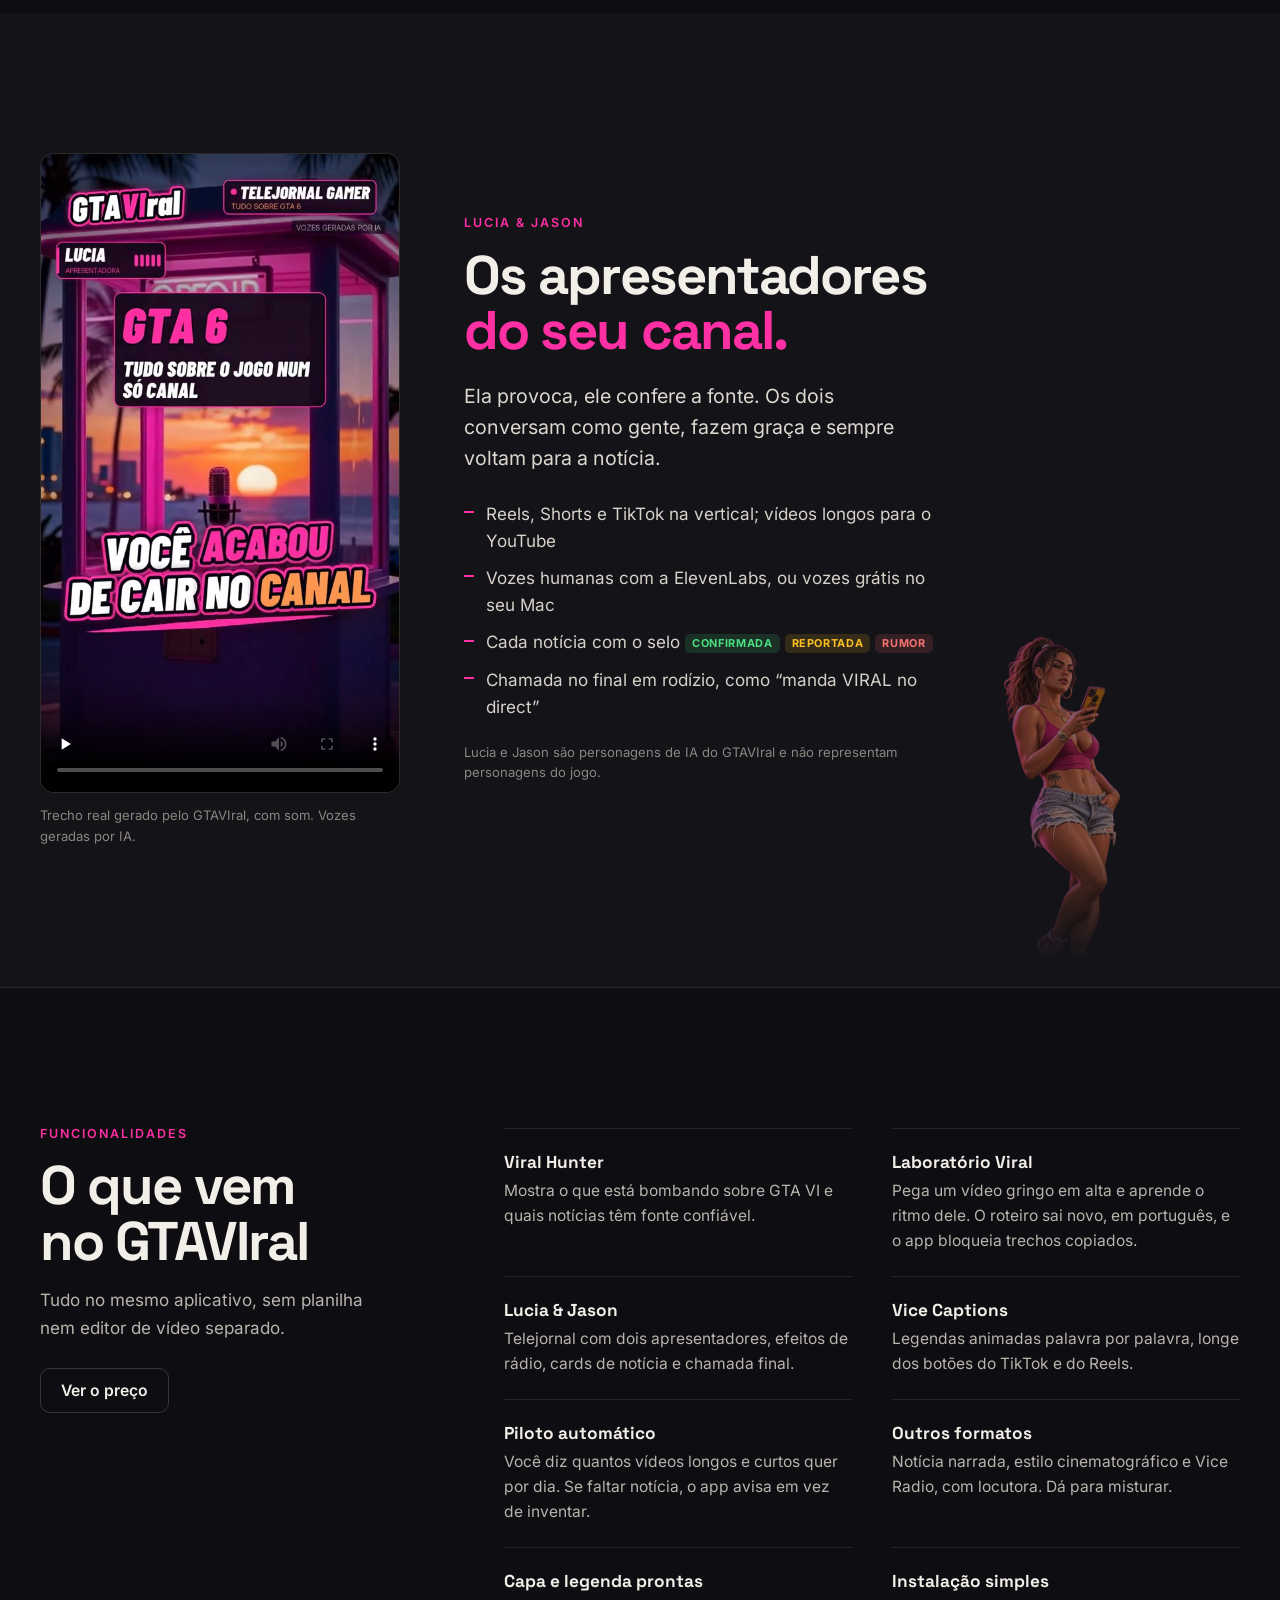
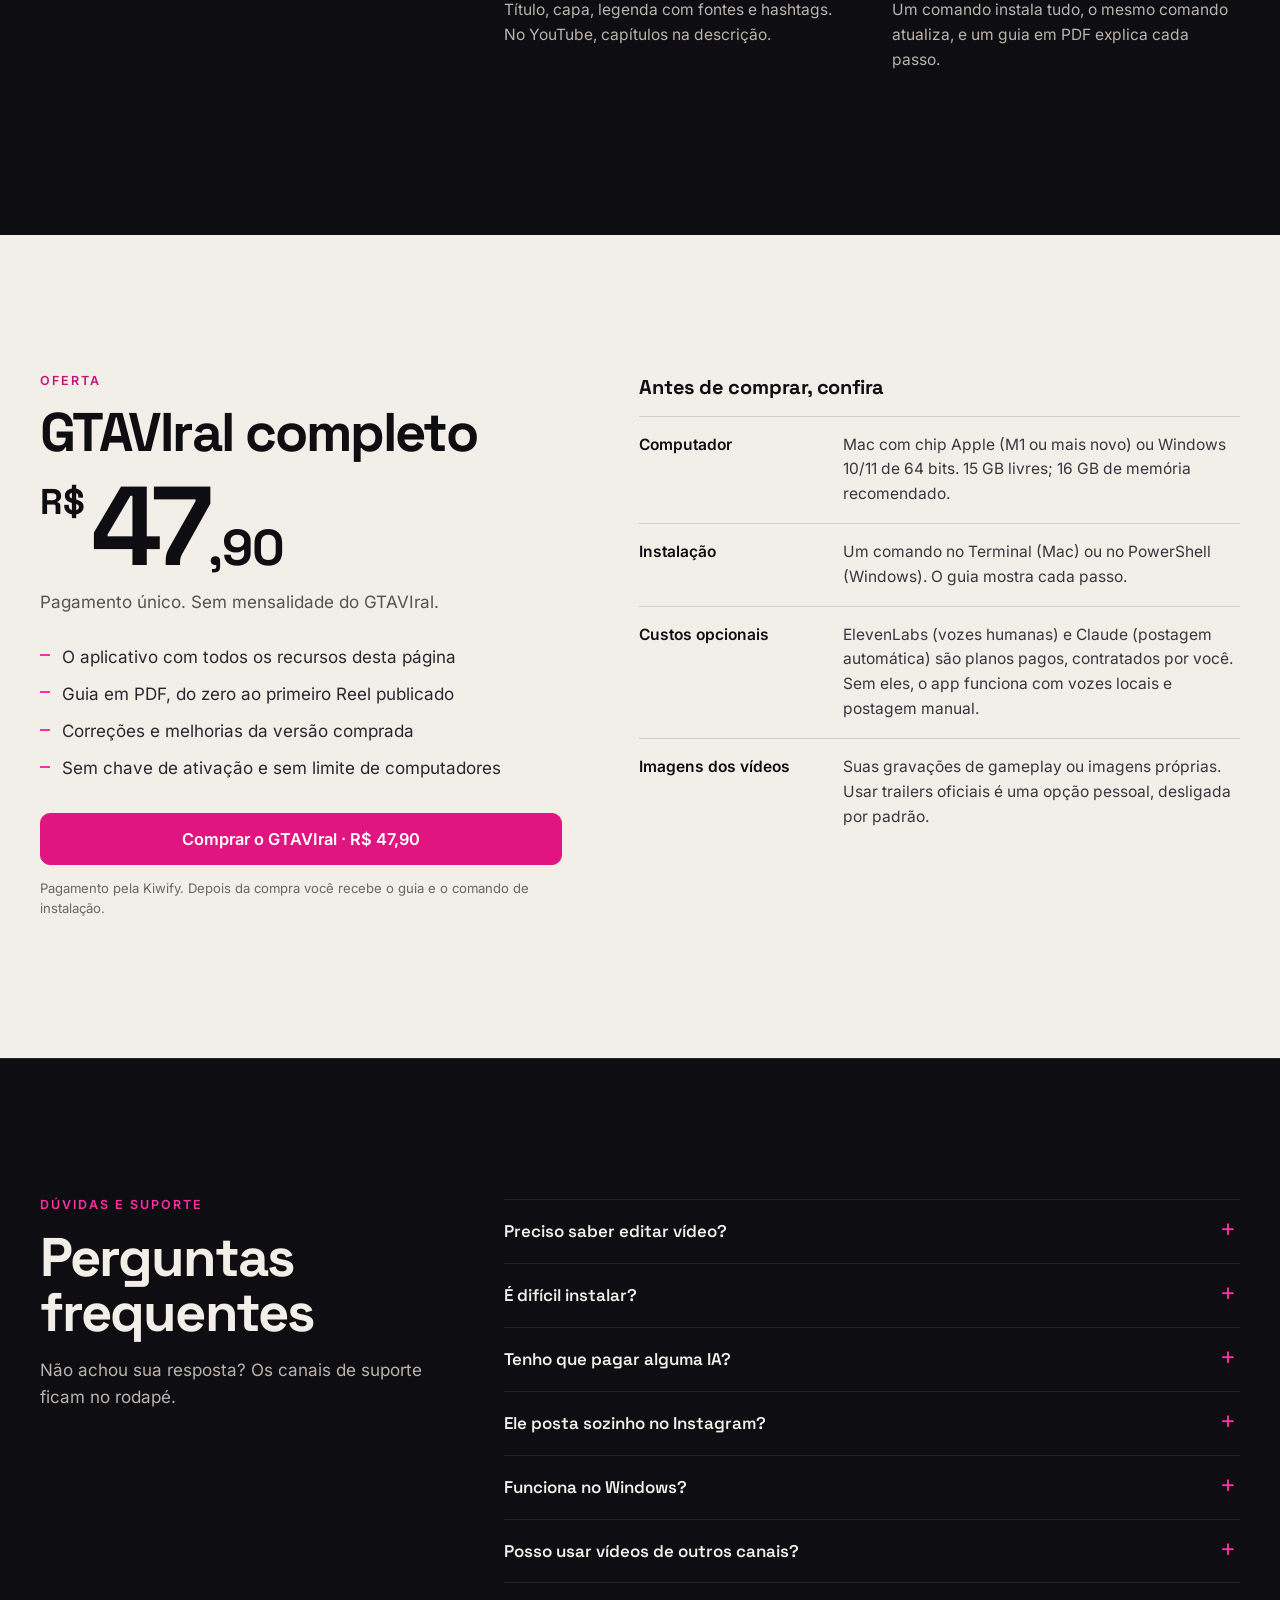
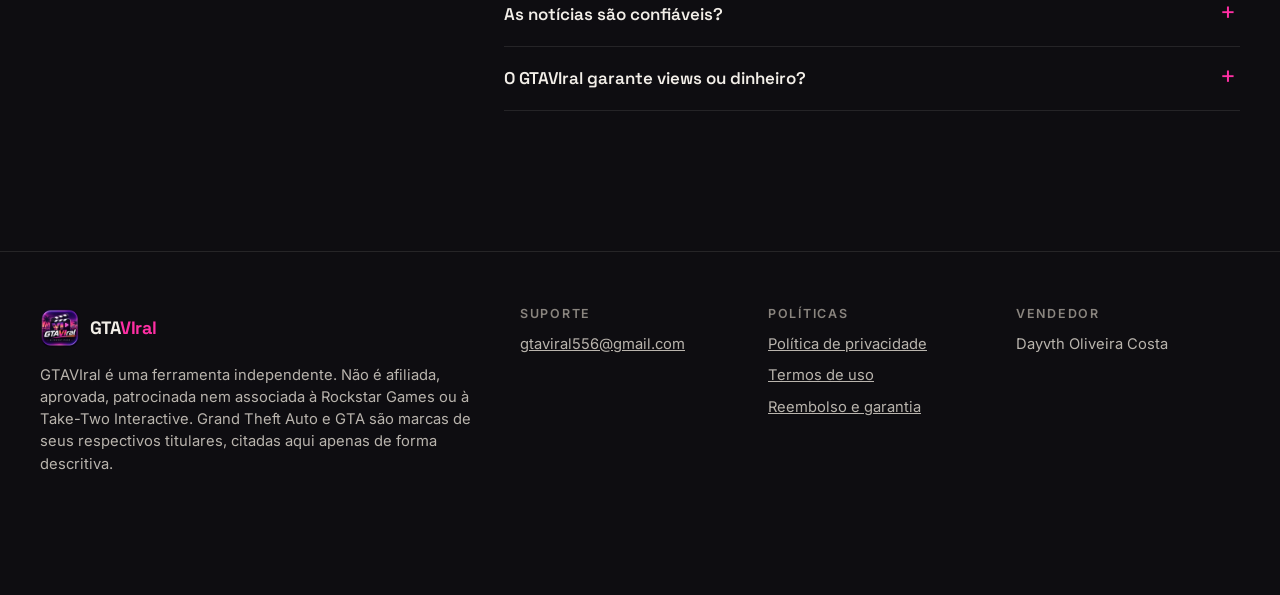
==== commit 74749fa8: "Atualiza landing (2026-11-17 17:30)" ====
--- a/index.html
+++ b/index.html
@@ -4,7 +4,7 @@
   <meta charset="UTF-8" />
   <meta name="viewport" content="width=device-width, initial-scale=1, viewport-fit=cover" />
   <title>GTAVIral — Crie vídeos sobre GTA VI sem virar editor | R$ 47,90</title>
-  <meta name="description" content="Encontre notícias de GTA VI em alta e produza vídeos em português com a Lucia e o Jason, apresentadores de IA. Para Mac com chip Apple. Pagamento único de R$ 47,90." />
+  <meta name="description" content="Encontre notícias de GTA VI em alta e produza vídeos em português com a Lucia e o Jason, apresentadores de IA. Para Mac e Windows. Pagamento único de R$ 47,90." />
   <meta name="theme-color" content="#0E0D11" />
   <link rel="icon" type="image/png" sizes="64x64" href="./favicon.png" />
   <link rel="apple-touch-icon" href="./apple-touch-icon.png" />
@@ -24,7 +24,7 @@
     "@type": "SoftwareApplication",
     "name": "GTAVIral",
     "applicationCategory": "MultimediaApplication",
-    "operatingSystem": "macOS (Apple Silicon)",
+    "operatingSystem": "macOS (Apple Silicon), Windows 10/11 64-bit",
     "description": "Aplicativo para encontrar notícias de GTA VI em alta e produzir vídeos em português com apresentadores de IA.",
     "offers": { "@type": "Offer", "price": "47.90", "priceCurrency": "BRL" }
   }
@@ -68,7 +68,7 @@
           <ul class="facts" aria-label="Condições">
             <li><strong>R$ 47,90</strong><span>pagamento único</span></li>
             <li><strong>Mac</strong><span>com chip Apple (M1+)</span></li>
-            <li><strong>Windows</strong><span>ainda não disponível</span></li>
+            <li><strong>Windows</strong><span>10 e 11 (64 bits)</span></li>
           </ul>
         </div>
         <div class="hero-visual">
@@ -220,8 +220,8 @@
         <div class="offer-side">
           <h3>Antes de comprar, confira</h3>
           <table class="req">
-            <tr><th scope="row">Computador</th><td>Mac com chip Apple (M1 ou mais novo), 15 GB livres. 16 GB de memória recomendado.</td></tr>
-            <tr><th scope="row">Windows</th><td>Ainda não disponível.</td></tr>
+            <tr><th scope="row">Computador</th><td>Mac com chip Apple (M1 ou mais novo) ou Windows 10/11 de 64 bits. 15 GB livres; 16 GB de memória recomendado.</td></tr>
+            <tr><th scope="row">Instalação</th><td>Um comando no Terminal (Mac) ou no PowerShell (Windows). O guia mostra cada passo.</td></tr>
             <tr><th scope="row">Custos opcionais</th><td>ElevenLabs (vozes humanas) e Claude (postagem automática) são planos pagos, contratados por você. Sem eles, o app funciona com vozes locais e postagem manual.</td></tr>
             <tr><th scope="row">Imagens dos vídeos</th><td>Suas gravações de gameplay ou imagens próprias. Usar trailers oficiais é uma opção pessoal, desligada por padrão.</td></tr>
           </table>
@@ -242,7 +242,7 @@
           <details><summary>É difícil instalar?</summary><p>Não. Você cola um comando no Terminal do Mac e ele instala tudo, conferindo cada arquivo. O guia em PDF mostra cada passo.</p></details>
           <details><summary>Tenho que pagar alguma IA?</summary><p>Não é obrigatório. O roteiro usa o Gemini com a chave grátis do Google e as vozes podem ser locais. Para vozes humanas como as da demonstração, você contrata a ElevenLabs. O app mostra quanto você gastou e respeita um teto mensal.</p></details>
           <details><summary>Ele posta sozinho no Instagram?</summary><p>O vídeo sai pronto, com capa e legenda. Você pode postar manualmente ou usar o assistente Claude (plano pago da Anthropic) para postar pelo navegador. A resposta automática “manda VIRAL no direct” é configurada no próprio Instagram, de graça.</p></details>
-          <details><summary>Funciona no Windows?</summary><p>Ainda não. Por enquanto, só Mac com chip Apple. Quem comprar será avisado quando a versão para Windows sair.</p></details>
+          <details><summary>Funciona no Windows?</summary><p>Sim. Windows 10 e 11 de 64 bits. A instalação é um comando no PowerShell, explicado no guia. Sem placa de vídeo NVIDIA o app funciona normalmente, só renderiza um pouco mais devagar.</p></details>
           <details><summary>Posso usar vídeos de outros canais?</summary><p>Vídeos virais servem de referência de estrutura e de pauta. O roteiro é sempre novo e o app bloqueia trechos copiados. Para cortes e dublagens, use material próprio ou autorizado.</p></details>
           <details><summary>As notícias são confiáveis?</summary><p>Cada notícia mostra a fonte e um selo: Confirmada (fonte oficial), Reportada (imprensa) ou Rumor. O app não transforma rumor em fato.</p></details>
           <details><summary>O GTAVIral garante views ou dinheiro?</summary><p>Não. Ele facilita a produção. O resultado depende do conteúdo, do público e das plataformas.</p></details>
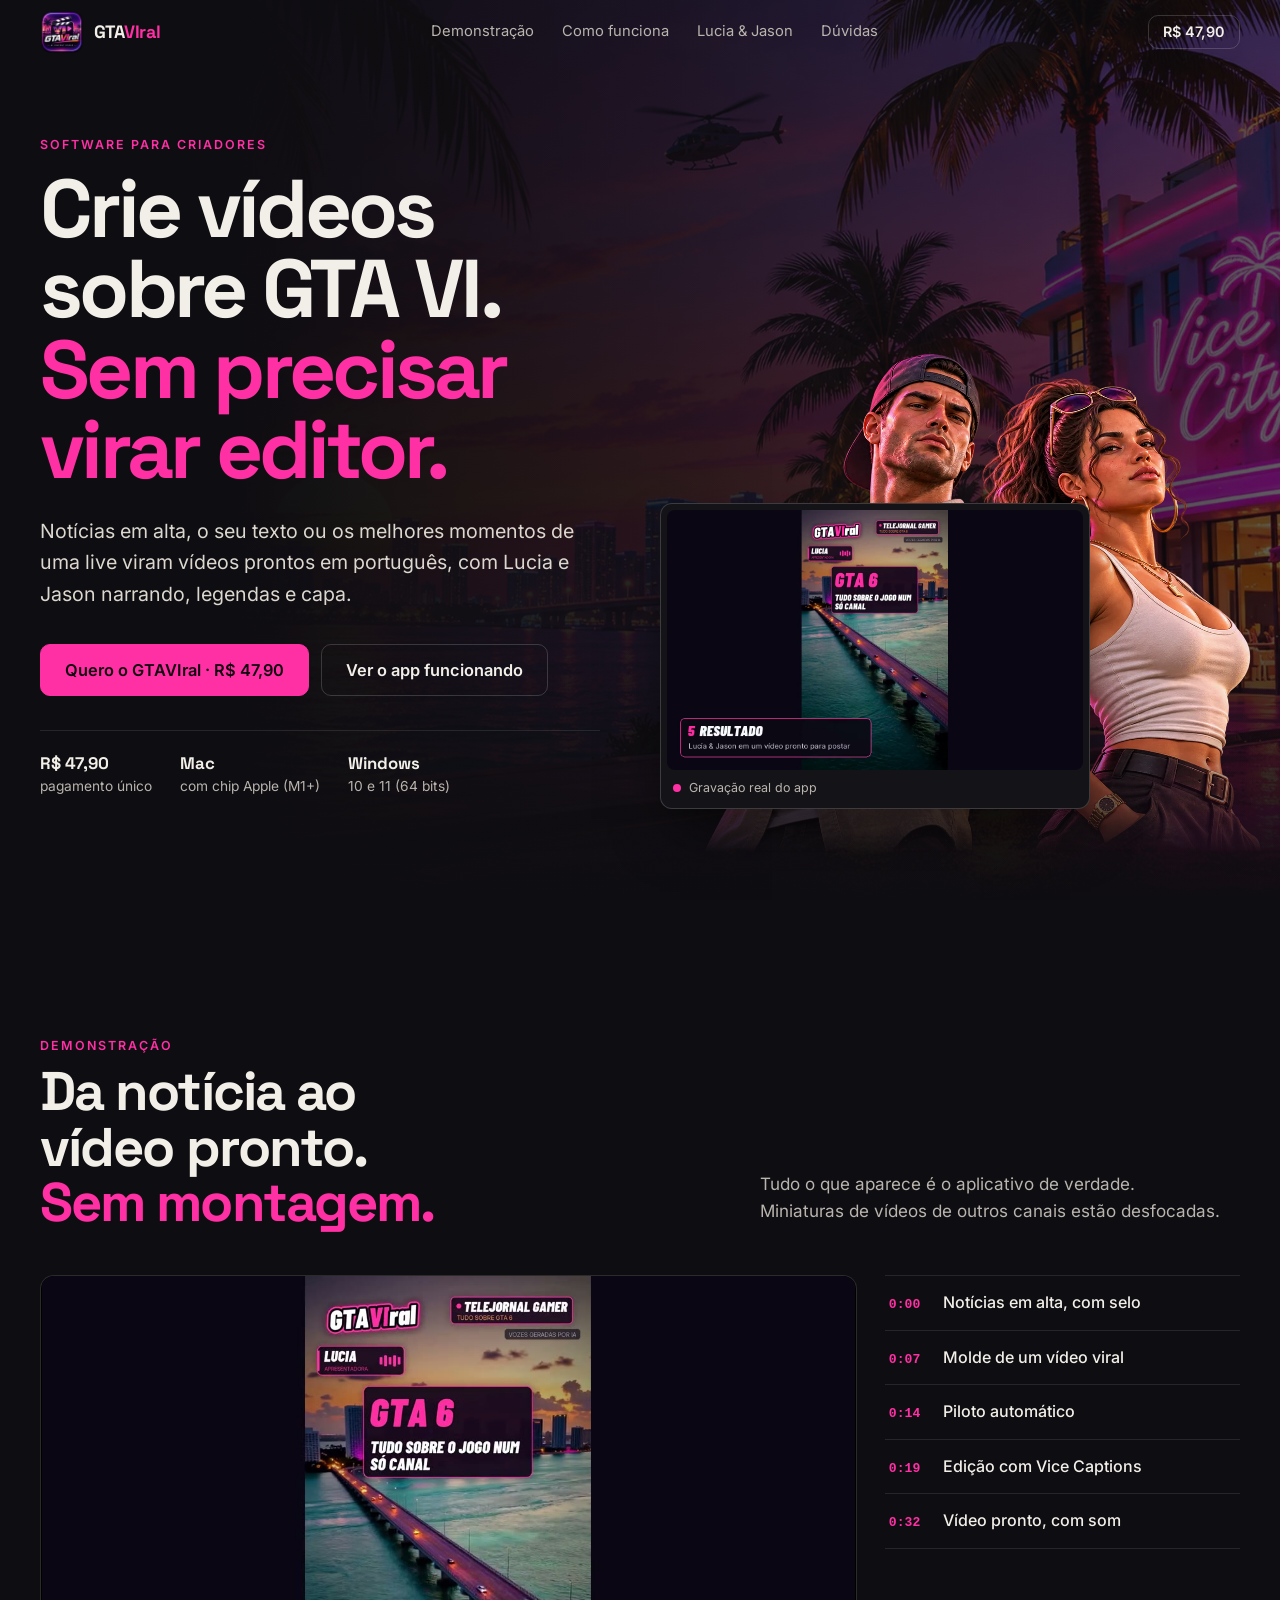
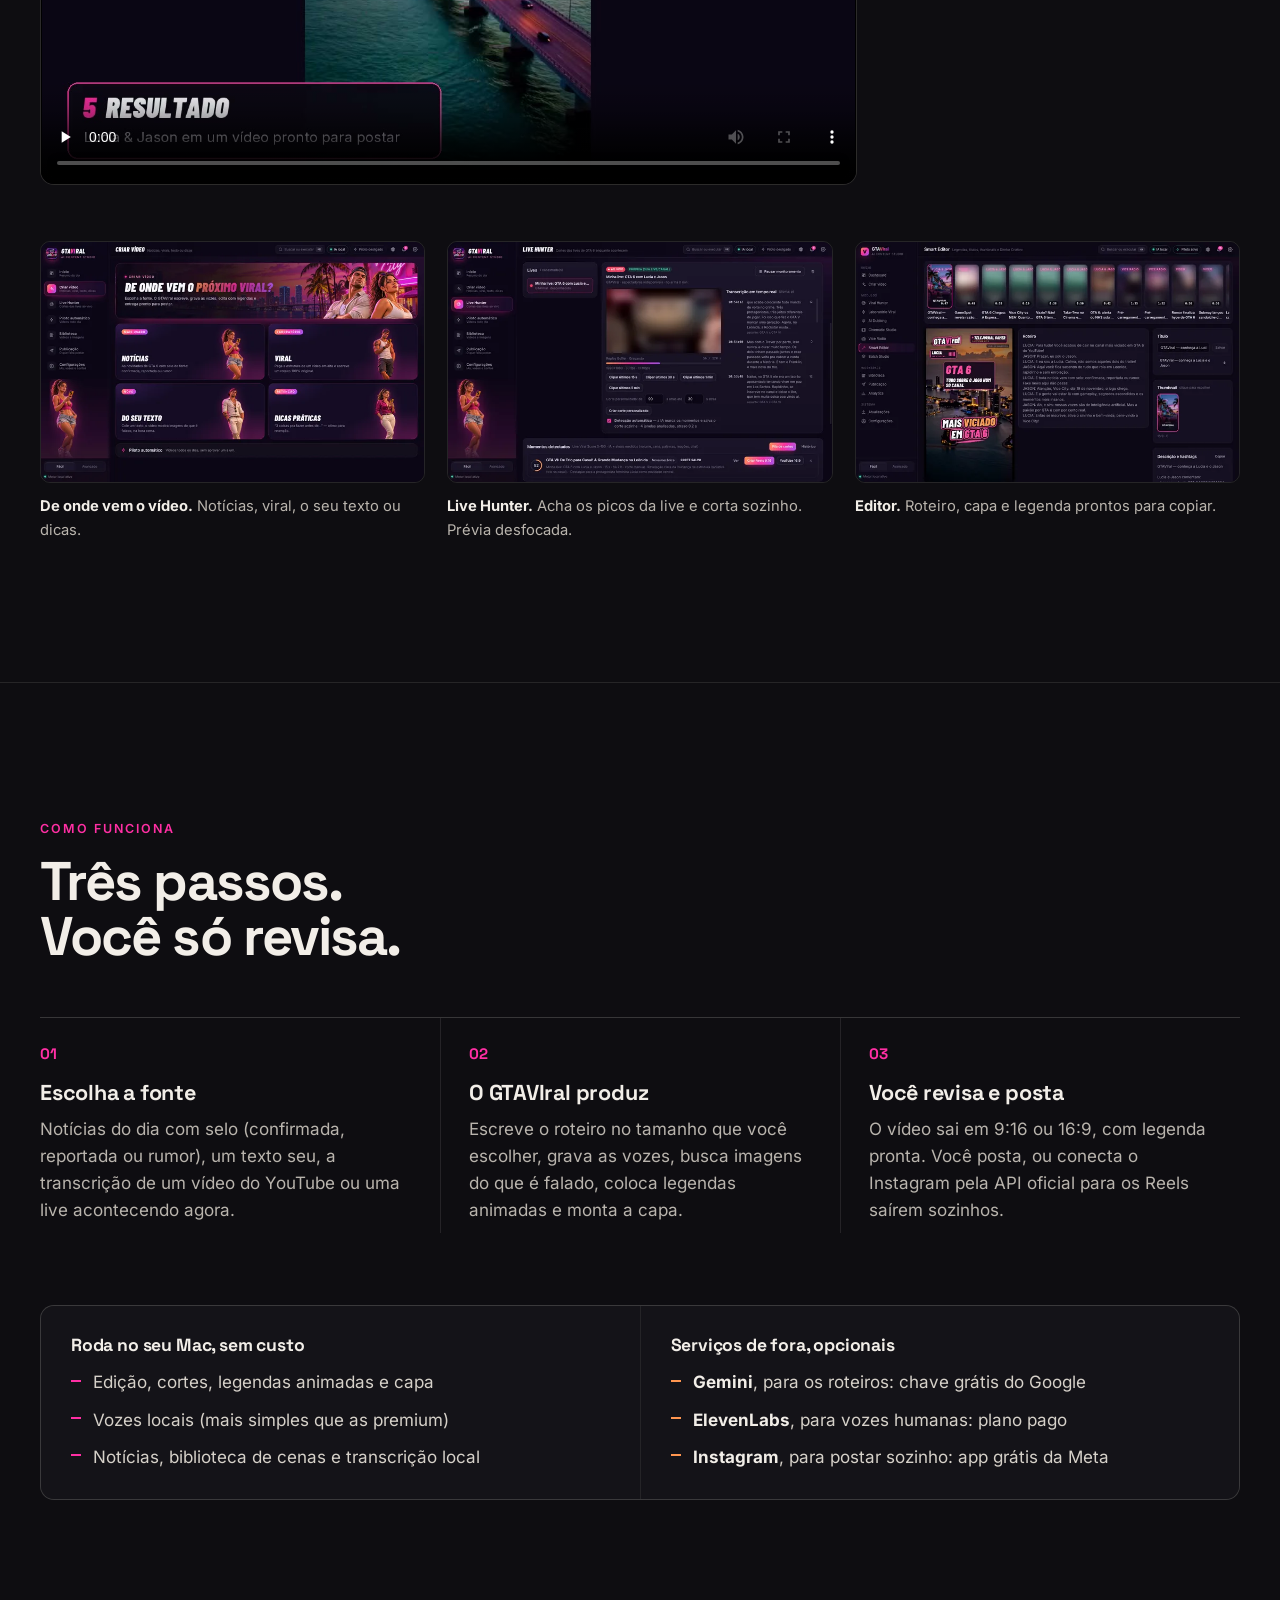
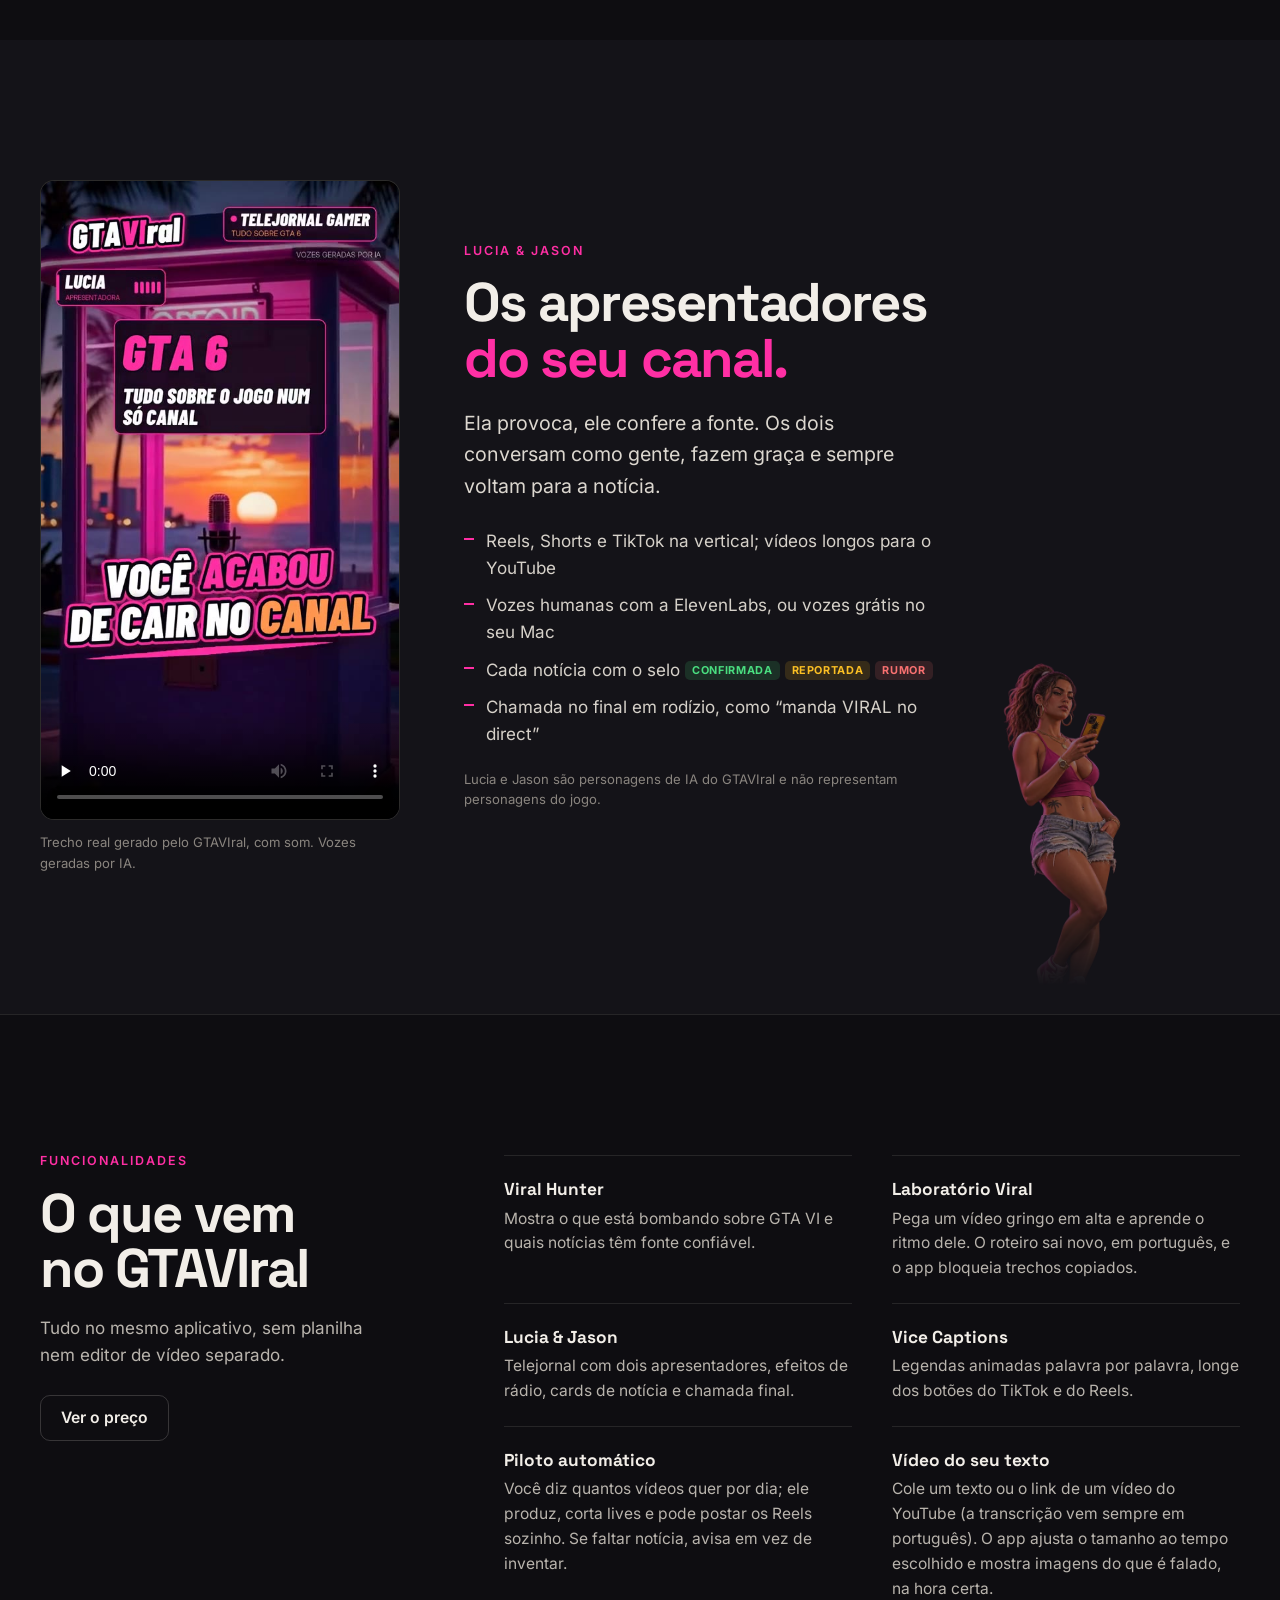
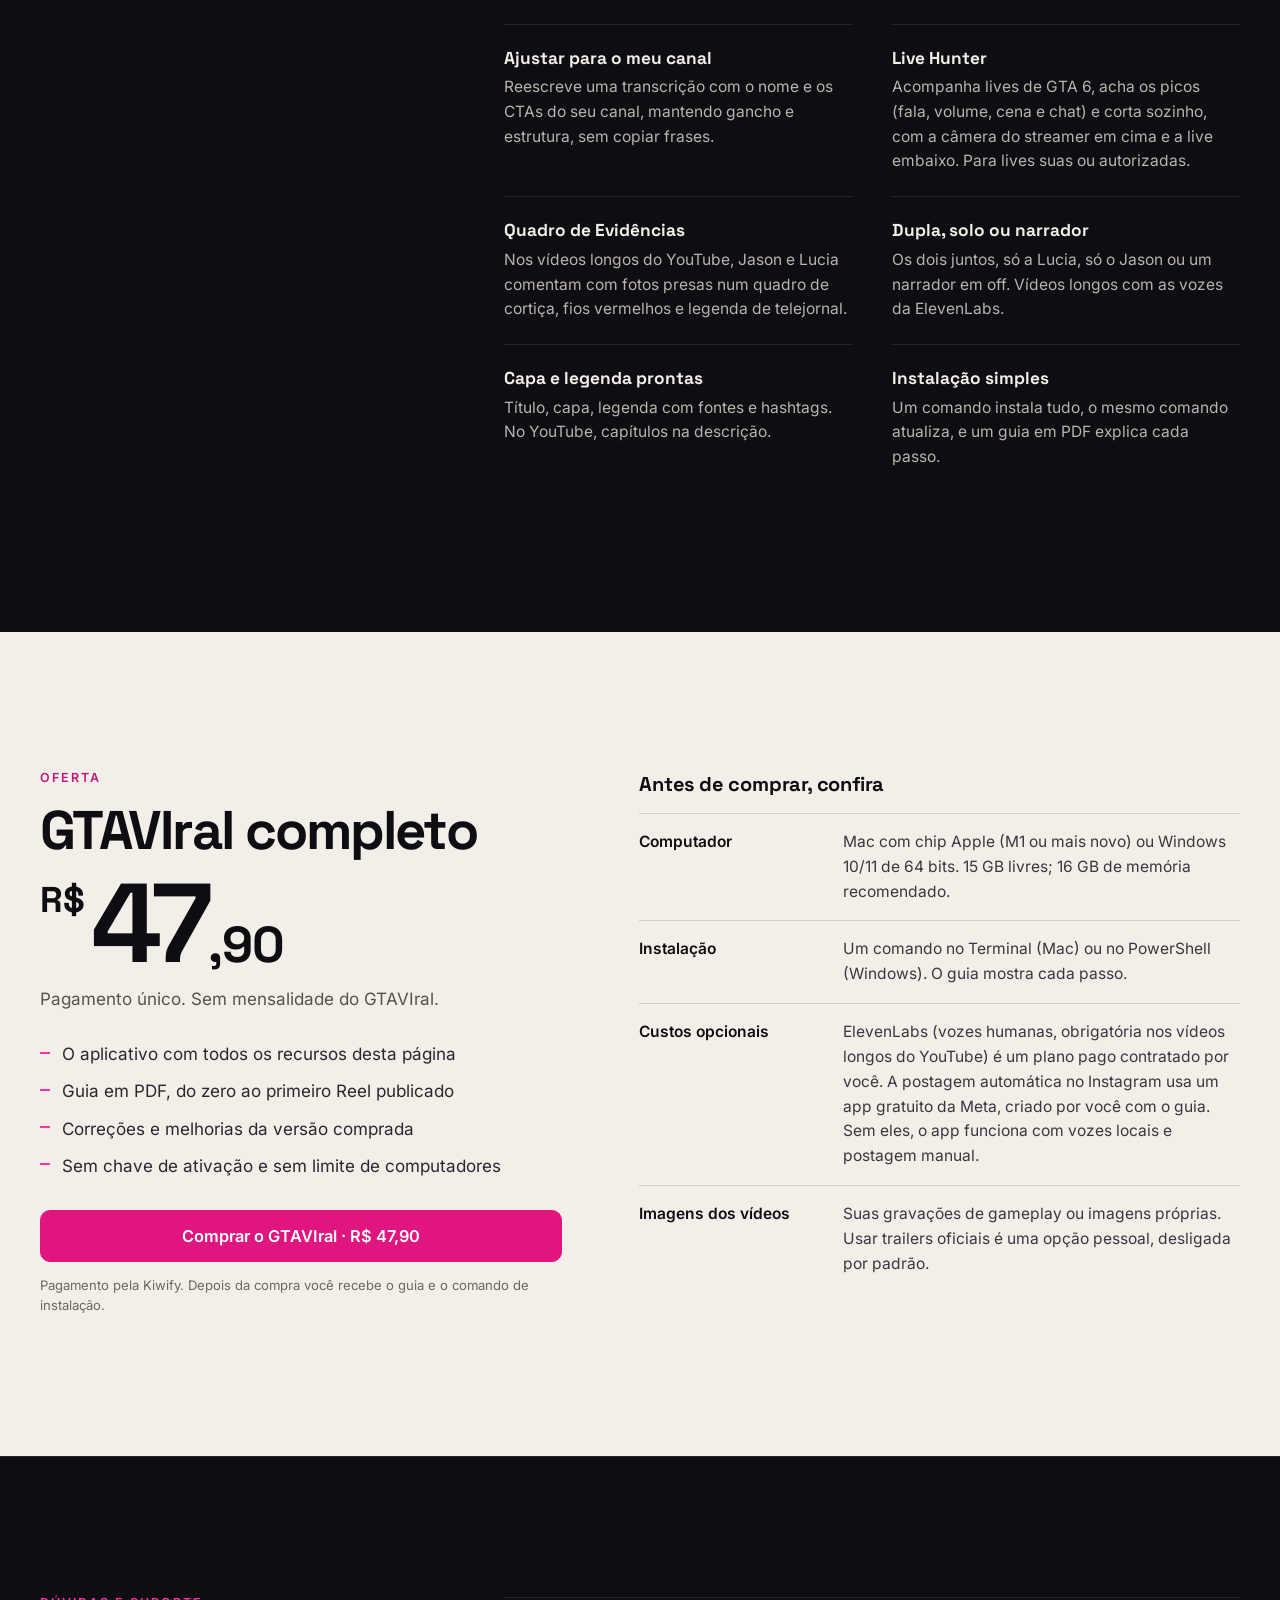
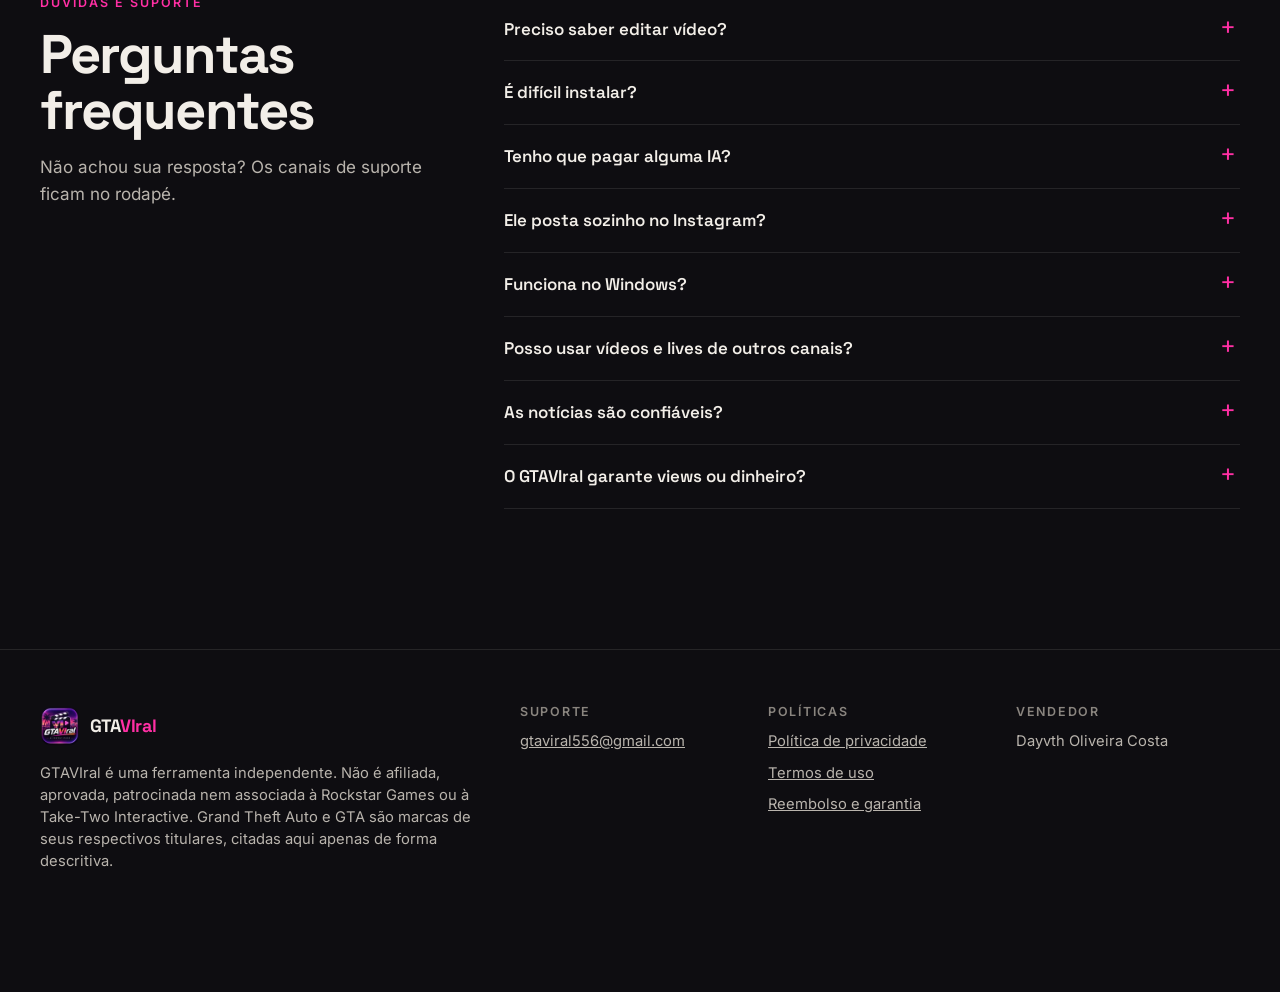
==== commit f47bdb87: "Atualiza landing (2026-11-18 10:58)" ====
--- a/index.html
+++ b/index.html
@@ -4,7 +4,7 @@
   <meta charset="UTF-8" />
   <meta name="viewport" content="width=device-width, initial-scale=1, viewport-fit=cover" />
   <title>GTAVIral — Crie vídeos sobre GTA VI sem virar editor | R$ 47,90</title>
-  <meta name="description" content="Encontre notícias de GTA VI em alta e produza vídeos em português com a Lucia e o Jason, apresentadores de IA. Para Mac e Windows. Pagamento único de R$ 47,90." />
+  <meta name="description" content="Vídeos de GTA VI em português a partir de notícias, do seu texto ou de cortes de lives, com Lucia e Jason. Mac e Windows. Pagamento único de R$ 47,90." />
   <meta name="theme-color" content="#0E0D11" />
   <link rel="icon" type="image/png" sizes="64x64" href="./favicon.png" />
   <link rel="apple-touch-icon" href="./apple-touch-icon.png" />
@@ -14,7 +14,7 @@
   <meta property="og:type" content="website" />
   <meta property="og:locale" content="pt_BR" />
   <meta property="og:title" content="GTAVIral — crie vídeos sobre GTA VI sem virar editor" />
-  <meta property="og:description" content="Notícias em alta, roteiro, vozes da Lucia e do Jason, edição e legendas automáticas. Pagamento único de R$ 47,90." />
+  <meta property="og:description" content="Notícias, texto ou cortes de lives viram vídeos prontos com Lucia e Jason, legendas e capa. Pagamento único de R$ 47,90." />
   <meta property="og:url" content="https://dayvth.github.io/gtaviral-site" />
   <meta property="og:image" content="https://dayvth.github.io/gtaviral-site/og.jpg" />
   <meta name="twitter:card" content="summary_large_image" />
@@ -25,7 +25,7 @@
     "name": "GTAVIral",
     "applicationCategory": "MultimediaApplication",
     "operatingSystem": "macOS (Apple Silicon), Windows 10/11 64-bit",
-    "description": "Aplicativo para encontrar notícias de GTA VI em alta e produzir vídeos em português com apresentadores de IA.",
+    "description": "Aplicativo para produzir vídeos de GTA VI em português a partir de notícias, textos e cortes de lives, com apresentadores de IA.",
     "offers": { "@type": "Offer", "price": "47.90", "priceCurrency": "BRL" }
   }
   </script>
@@ -60,7 +60,7 @@
         <div class="hero-copy">
           <p class="kicker">Software para criadores</p>
           <h1 id="hero-title">Crie vídeos sobre GTA&nbsp;VI. <em>Sem precisar virar editor.</em></h1>
-          <p class="lead">Encontre notícias em alta, gere narrações com Lucia e Jason e produza vídeos em português com inteligência artificial.</p>
+          <p class="lead">Notícias em alta, o seu texto ou os melhores momentos de uma live viram vídeos prontos em português, com Lucia e Jason narrando, legendas e capa.</p>
           <div class="hero-cta">
             <a class="btn btn-primary btn-lg" href="#oferta" data-cta="hero">Quero o GTAVIral · R$ 47,90</a>
             <a class="btn btn-ghost btn-lg" href="#demonstracao" data-track="hero_ver_demo">Ver o app funcionando</a>
@@ -106,12 +106,12 @@
         </div>
         <div class="shots">
           <figure>
-            <img src="./screens/app-noticias-1440.webp" srcset="./screens/app-noticias-720.webp 720w, ./screens/app-noticias-1440.webp 1440w" sizes="(min-width: 980px) 33vw, 100vw" alt="Viral Hunter com notícias de GTA VI marcadas como Confirmada, Reportada ou Rumor" width="1440" height="900" loading="lazy" />
-            <figcaption><strong>Notícias verificadas.</strong> Cada uma com fonte e selo.</figcaption>
+            <img src="./screens/app-create-1440.webp" srcset="./screens/app-create-720.webp 720w, ./screens/app-create-1440.webp 1440w" sizes="(min-width: 980px) 33vw, 100vw" alt="Tela Criar vídeo com as fontes Notícias, Viral, Do seu texto e Dicas práticas" width="1440" height="900" loading="lazy" decoding="async" />
+            <figcaption><strong>De onde vem o vídeo.</strong> Notícias, viral, o seu texto ou dicas.</figcaption>
           </figure>
           <figure>
-            <img src="./screens/app-laboratorio-1440.webp" srcset="./screens/app-laboratorio-720.webp 720w, ./screens/app-laboratorio-1440.webp 1440w" sizes="(min-width: 980px) 33vw, 100vw" alt="Laboratório Viral mostrando o molde de estrutura de um vídeo em alta" width="1440" height="900" loading="lazy" />
-            <figcaption><strong>Laboratório Viral.</strong> Aprende o ritmo de um viral, sem copiar.</figcaption>
+            <img src="./screens/app-live-1440.webp" srcset="./screens/app-live-720.webp 720w, ./screens/app-live-1440.webp 1440w" sizes="(min-width: 980px) 33vw, 100vw" alt="Live Hunter com uma live ao vivo, transcrição em tempo real, botões de clipar e momentos detectados" width="1440" height="900" loading="lazy" decoding="async" />
+            <figcaption><strong>Live Hunter.</strong> Acha os picos da live e corta sozinho. Prévia desfocada.</figcaption>
           </figure>
           <figure>
             <img src="./screens/app-editor-1440.webp" srcset="./screens/app-editor-720.webp 720w, ./screens/app-editor-1440.webp 1440w" sizes="(min-width: 980px) 33vw, 100vw" alt="Smart Editor com o vídeo pronto, roteiro, título e capa" width="1440" height="900" loading="lazy" />
@@ -127,9 +127,9 @@
         <p class="kicker">Como funciona</p>
         <h2 id="como-title">Três passos. Você só revisa.</h2>
         <ol class="steps">
-          <li><span class="n">01</span><div><h3>Escolha a pauta</h3><p>O app junta as notícias de GTA VI do dia e mostra o que é confirmado, o que a imprensa reportou e o que ainda é rumor.</p></div></li>
-          <li><span class="n">02</span><div><h3>O GTAVIral produz</h3><p>Escreve o roteiro, grava as vozes, corta as cenas da sua biblioteca, coloca as legendas animadas e monta a capa.</p></div></li>
-          <li><span class="n">03</span><div><h3>Você revisa e posta</h3><p>O vídeo sai em 9:16 ou 16:9, com legenda pronta. Você posta, ou deixa o assistente Claude postar por você no navegador.</p></div></li>
+          <li><span class="n">01</span><div><h3>Escolha a fonte</h3><p>Notícias do dia com selo (confirmada, reportada ou rumor), um texto seu, a transcrição de um vídeo do YouTube ou uma live acontecendo agora.</p></div></li>
+          <li><span class="n">02</span><div><h3>O GTAVIral produz</h3><p>Escreve o roteiro no tamanho que você escolher, grava as vozes, busca imagens do que é falado, coloca legendas animadas e monta a capa.</p></div></li>
+          <li><span class="n">03</span><div><h3>Você revisa e posta</h3><p>O vídeo sai em 9:16 ou 16:9, com legenda pronta. Você posta, ou conecta o Instagram pela API oficial para os Reels saírem sozinhos.</p></div></li>
         </ol>
         <div class="split-info">
           <div>
@@ -137,7 +137,7 @@
             <ul class="ticks">
               <li>Edição, cortes, legendas animadas e capa</li>
               <li>Vozes locais (mais simples que as premium)</li>
-              <li>Busca de notícias e biblioteca de cenas</li>
+              <li>Notícias, biblioteca de cenas e transcrição local</li>
             </ul>
           </div>
           <div>
@@ -145,7 +145,7 @@
             <ul class="ticks ticks-alt">
               <li><strong>Gemini</strong>, para os roteiros: chave grátis do Google</li>
               <li><strong>ElevenLabs</strong>, para vozes humanas: plano pago</li>
-              <li><strong>Claude</strong>, para postar sozinho: plano pago</li>
+              <li><strong>Instagram</strong>, para postar sozinho: app grátis da Meta</li>
             </ul>
           </div>
         </div>
@@ -191,8 +191,12 @@
           <div><dt>Laboratório Viral</dt><dd>Pega um vídeo gringo em alta e aprende o ritmo dele. O roteiro sai novo, em português, e o app bloqueia trechos copiados.</dd></div>
           <div><dt>Lucia &amp; Jason</dt><dd>Telejornal com dois apresentadores, efeitos de rádio, cards de notícia e chamada final.</dd></div>
           <div><dt>Vice Captions</dt><dd>Legendas animadas palavra por palavra, longe dos botões do TikTok e do Reels.</dd></div>
-          <div><dt>Piloto automático</dt><dd>Você diz quantos vídeos longos e curtos quer por dia. Se faltar notícia, o app avisa em vez de inventar.</dd></div>
-          <div><dt>Outros formatos</dt><dd>Notícia narrada, estilo cinematográfico e Vice Radio, com locutora. Dá para misturar.</dd></div>
+          <div><dt>Piloto automático</dt><dd>Você diz quantos vídeos quer por dia; ele produz, corta lives e pode postar os Reels sozinho. Se faltar notícia, avisa em vez de inventar.</dd></div>
+          <div><dt>Vídeo do seu texto</dt><dd>Cole um texto ou o link de um vídeo do YouTube (a transcrição vem sempre em português). O app ajusta o tamanho ao tempo escolhido e mostra imagens do que é falado, na hora certa.</dd></div>
+          <div><dt>Ajustar para o meu canal</dt><dd>Reescreve uma transcrição com o nome e os CTAs do seu canal, mantendo gancho e estrutura, sem copiar frases.</dd></div>
+          <div><dt>Live Hunter</dt><dd>Acompanha lives de GTA 6, acha os picos (fala, volume, cena e chat) e corta sozinho, com a câmera do streamer em cima e a live embaixo. Para lives suas ou autorizadas.</dd></div>
+          <div><dt>Quadro de Evidências</dt><dd>Nos vídeos longos do YouTube, Jason e Lucia comentam com fotos presas num quadro de cortiça, fios vermelhos e legenda de telejornal.</dd></div>
+          <div><dt>Dupla, solo ou narrador</dt><dd>Os dois juntos, só a Lucia, só o Jason ou um narrador em off. Vídeos longos com as vozes da ElevenLabs.</dd></div>
           <div><dt>Capa e legenda prontas</dt><dd>Título, capa, legenda com fontes e hashtags. No YouTube, capítulos na descrição.</dd></div>
           <div><dt>Instalação simples</dt><dd>Um comando instala tudo, o mesmo comando atualiza, e um guia em PDF explica cada passo.</dd></div>
         </dl>
@@ -222,7 +226,7 @@
           <table class="req">
             <tr><th scope="row">Computador</th><td>Mac com chip Apple (M1 ou mais novo) ou Windows 10/11 de 64 bits. 15 GB livres; 16 GB de memória recomendado.</td></tr>
             <tr><th scope="row">Instalação</th><td>Um comando no Terminal (Mac) ou no PowerShell (Windows). O guia mostra cada passo.</td></tr>
-            <tr><th scope="row">Custos opcionais</th><td>ElevenLabs (vozes humanas) e Claude (postagem automática) são planos pagos, contratados por você. Sem eles, o app funciona com vozes locais e postagem manual.</td></tr>
+            <tr><th scope="row">Custos opcionais</th><td>ElevenLabs (vozes humanas, obrigatória nos vídeos longos do YouTube) é um plano pago contratado por você. A postagem automática no Instagram usa um app gratuito da Meta, criado por você com o guia. Sem eles, o app funciona com vozes locais e postagem manual.</td></tr>
             <tr><th scope="row">Imagens dos vídeos</th><td>Suas gravações de gameplay ou imagens próprias. Usar trailers oficiais é uma opção pessoal, desligada por padrão.</td></tr>
           </table>
         </div>
@@ -241,9 +245,9 @@
           <details><summary>Preciso saber editar vídeo?</summary><p>Não. Você escolhe a pauta e o formato; o app faz roteiro, vozes, cortes, legendas e capa. Você só revisa.</p></details>
           <details><summary>É difícil instalar?</summary><p>Não. Você cola um comando no Terminal do Mac e ele instala tudo, conferindo cada arquivo. O guia em PDF mostra cada passo.</p></details>
           <details><summary>Tenho que pagar alguma IA?</summary><p>Não é obrigatório. O roteiro usa o Gemini com a chave grátis do Google e as vozes podem ser locais. Para vozes humanas como as da demonstração, você contrata a ElevenLabs. O app mostra quanto você gastou e respeita um teto mensal.</p></details>
-          <details><summary>Ele posta sozinho no Instagram?</summary><p>O vídeo sai pronto, com capa e legenda. Você pode postar manualmente ou usar o assistente Claude (plano pago da Anthropic) para postar pelo navegador. A resposta automática “manda VIRAL no direct” é configurada no próprio Instagram, de graça.</p></details>
+          <details><summary>Ele posta sozinho no Instagram?</summary><p>Sim, pela API oficial da Meta: você cria um app gratuito da Meta (o guia mostra como), conecta o Instagram e liga a postagem automática, com limite de posts por dia e intervalo entre eles. Sem isso, o vídeo sai pronto, com capa e legenda, para você postar. No YouTube, você posta com o título e a descrição prontos. A resposta automática “manda VIRAL no direct” é configurada no próprio Instagram, de graça.</p></details>
           <details><summary>Funciona no Windows?</summary><p>Sim. Windows 10 e 11 de 64 bits. A instalação é um comando no PowerShell, explicado no guia. Sem placa de vídeo NVIDIA o app funciona normalmente, só renderiza um pouco mais devagar.</p></details>
-          <details><summary>Posso usar vídeos de outros canais?</summary><p>Vídeos virais servem de referência de estrutura e de pauta. O roteiro é sempre novo e o app bloqueia trechos copiados. Para cortes e dublagens, use material próprio ou autorizado.</p></details>
+          <details><summary>Posso usar vídeos e lives de outros canais?</summary><p>Vídeos virais servem de referência de estrutura e de pauta: o roteiro é sempre novo e o app bloqueia trechos copiados. No Live Hunter, use suas lives ou lives de criadores que autorizaram os cortes; o app registra a autorização, dá crédito ao canal e não posta sozinho cortes sem direitos confirmados.</p></details>
           <details><summary>As notícias são confiáveis?</summary><p>Cada notícia mostra a fonte e um selo: Confirmada (fonte oficial), Reportada (imprensa) ou Rumor. O app não transforma rumor em fato.</p></details>
           <details><summary>O GTAVIral garante views ou dinheiro?</summary><p>Não. Ele facilita a produção. O resultado depende do conteúdo, do público e das plataformas.</p></details>
         </div>
